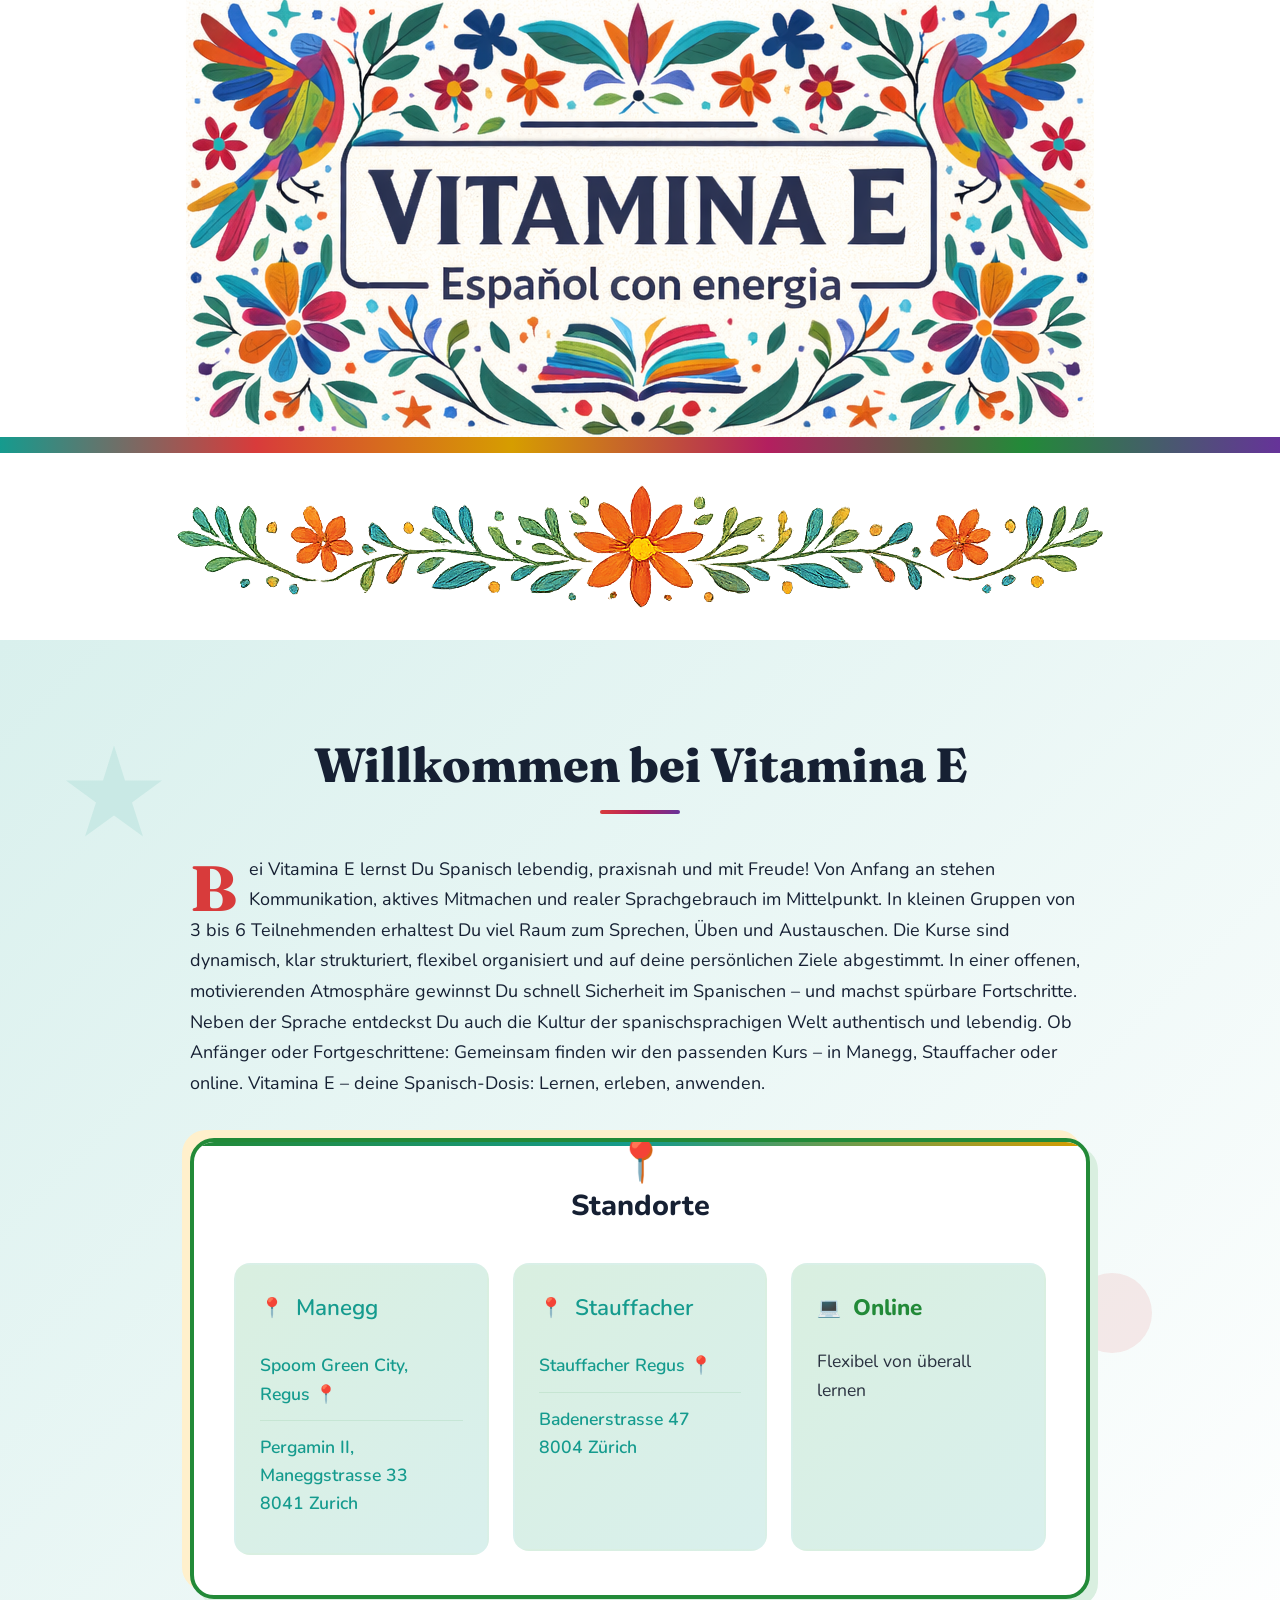
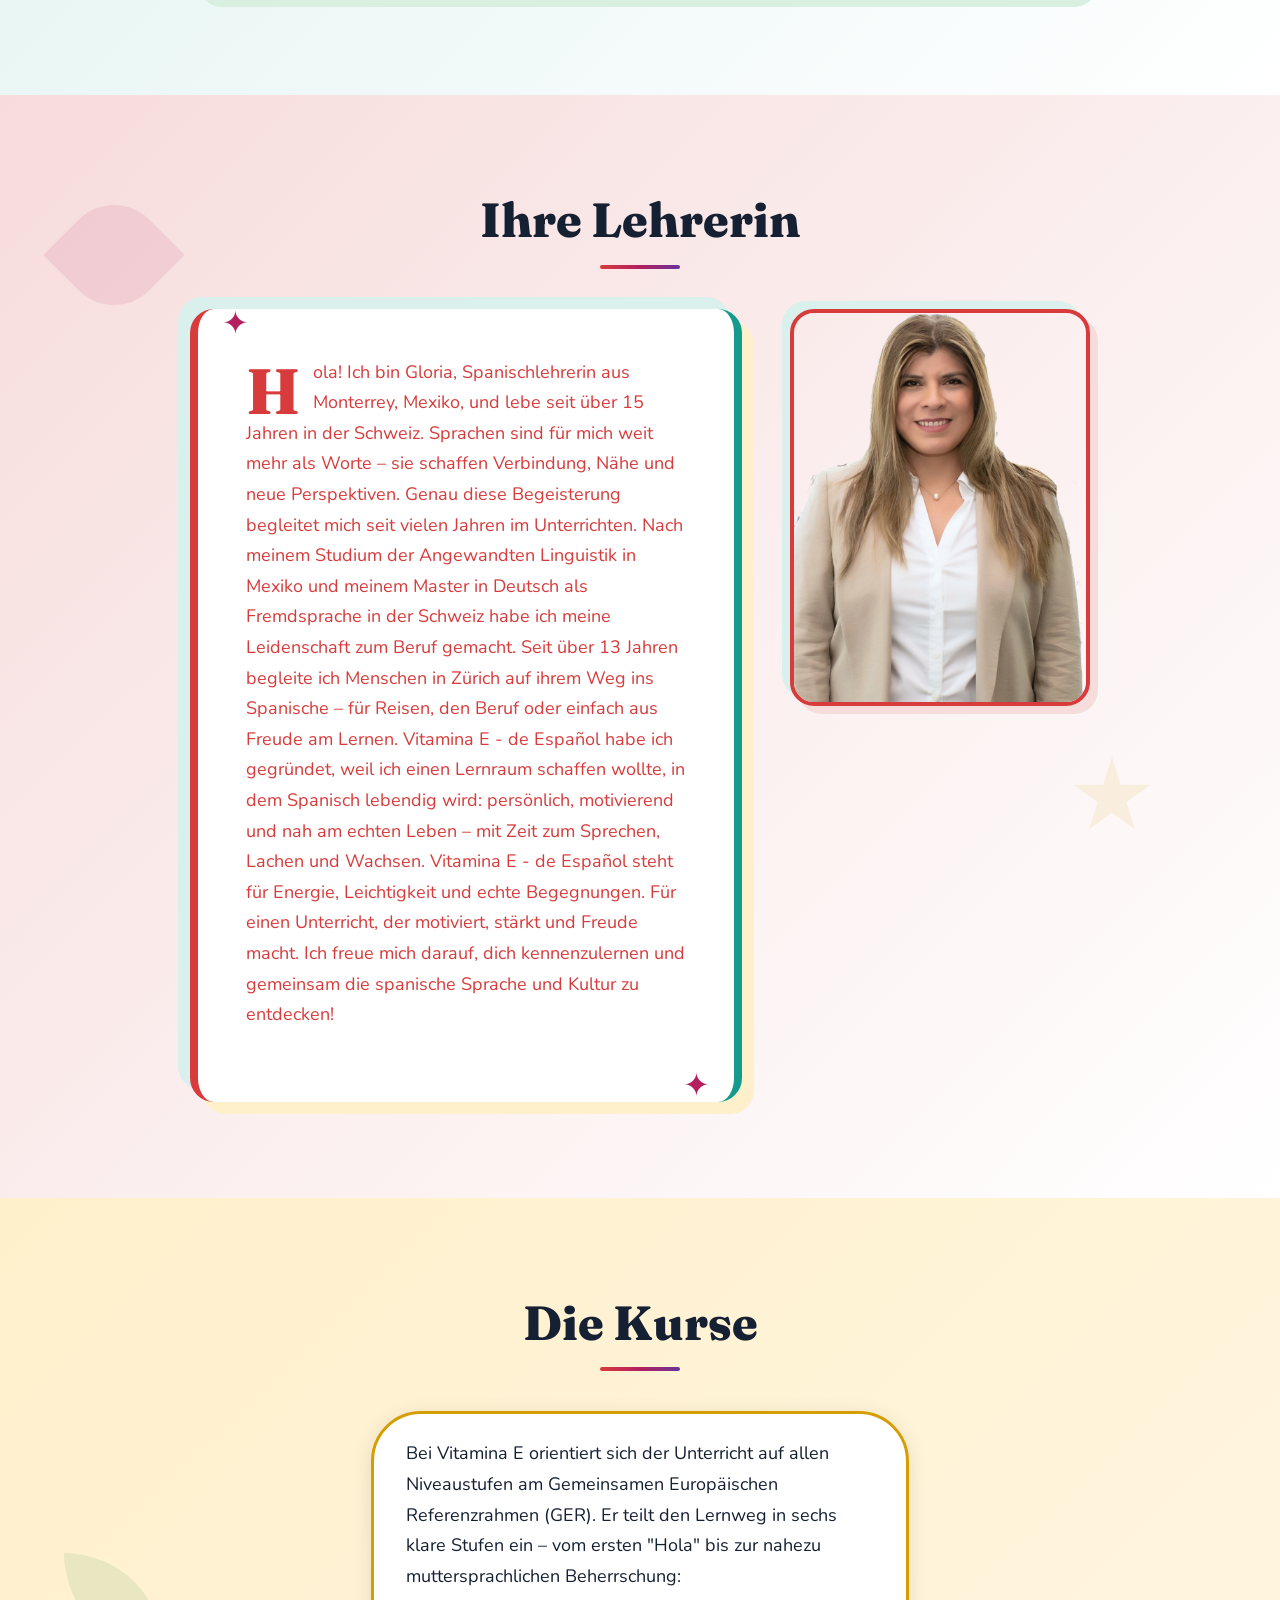
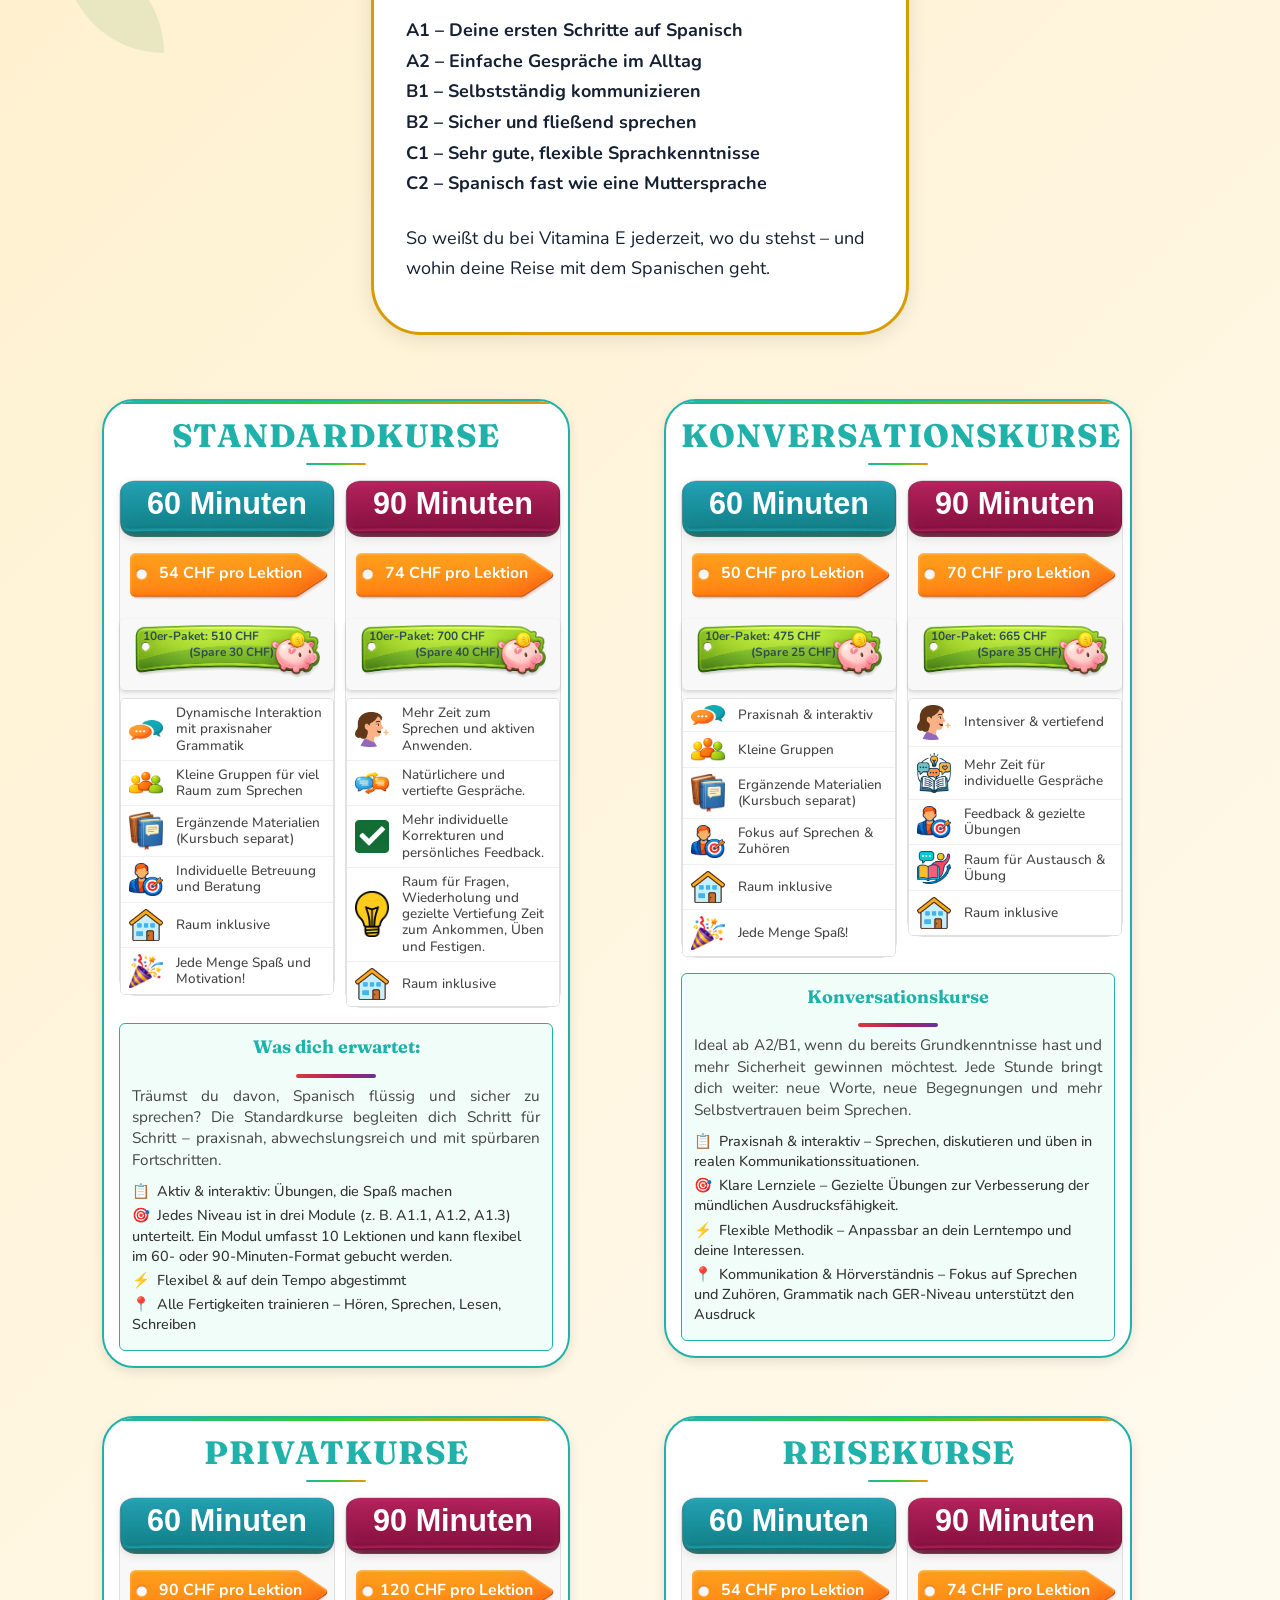
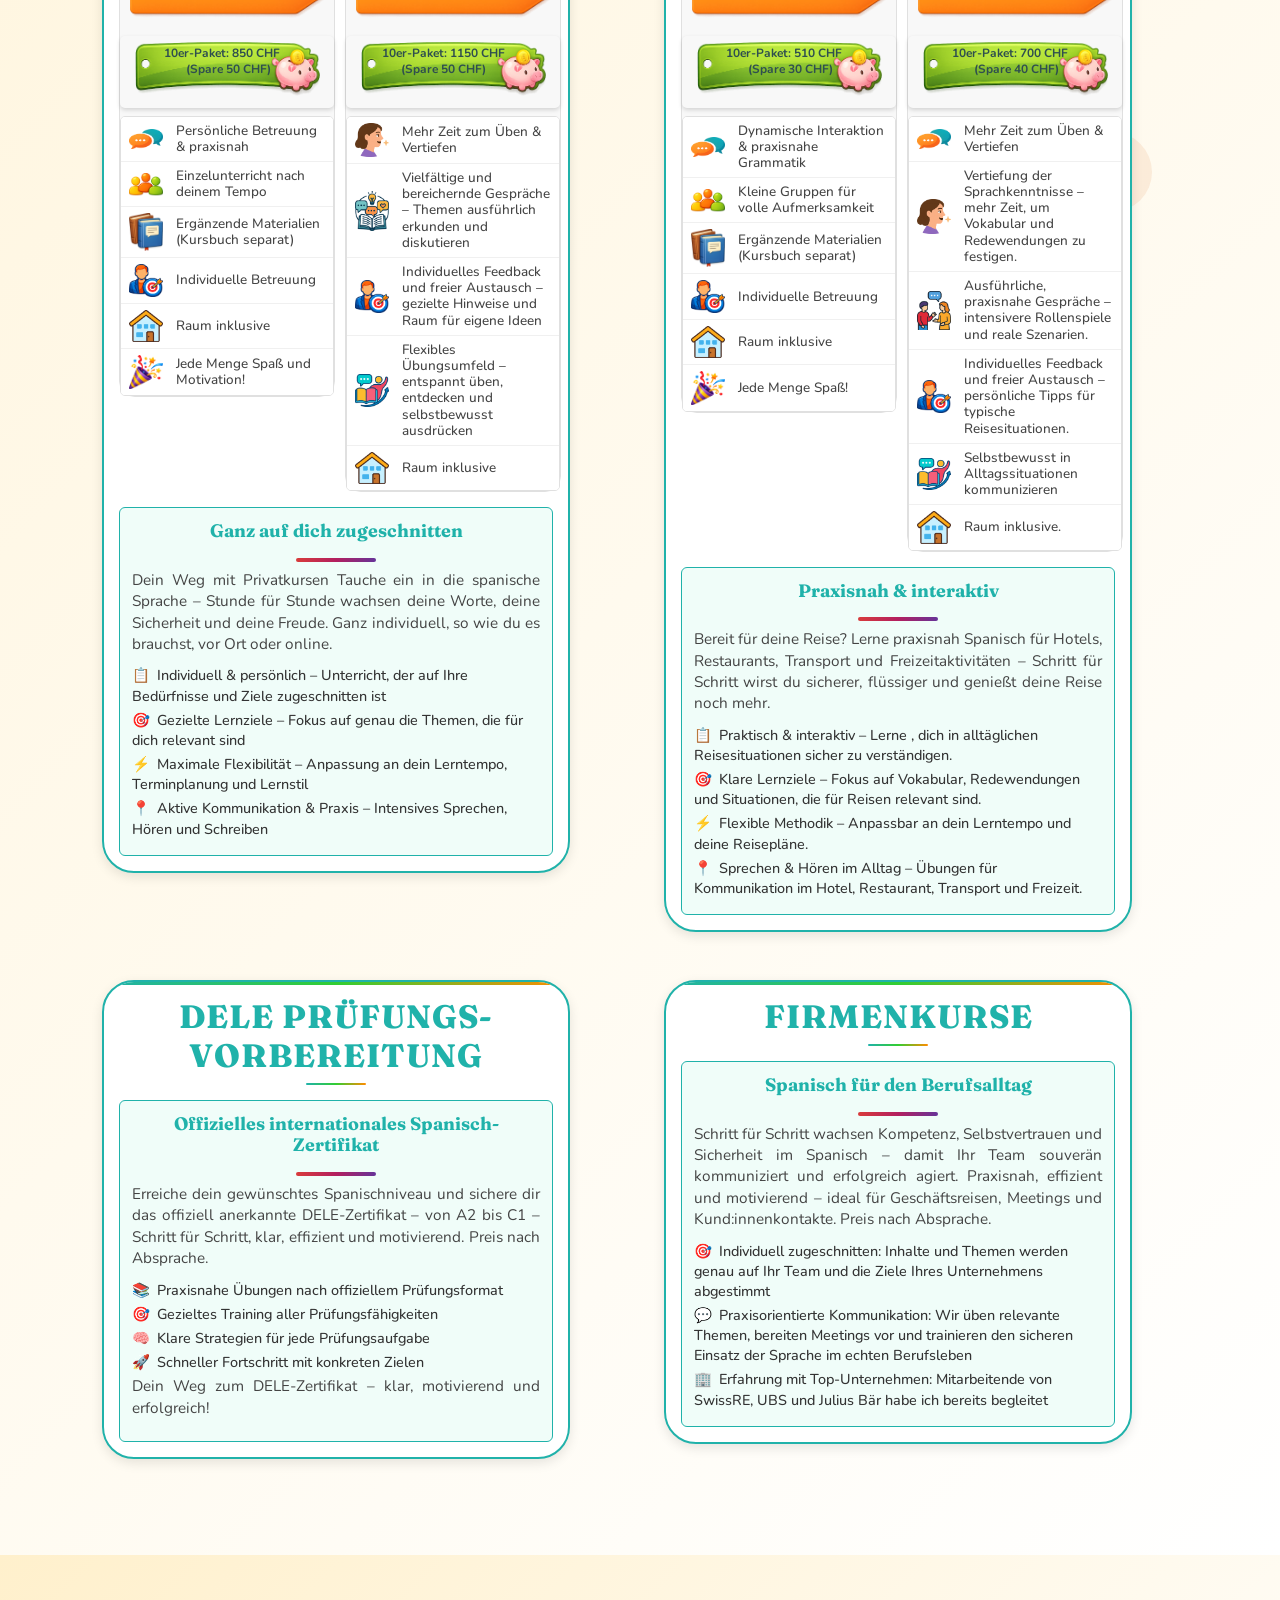
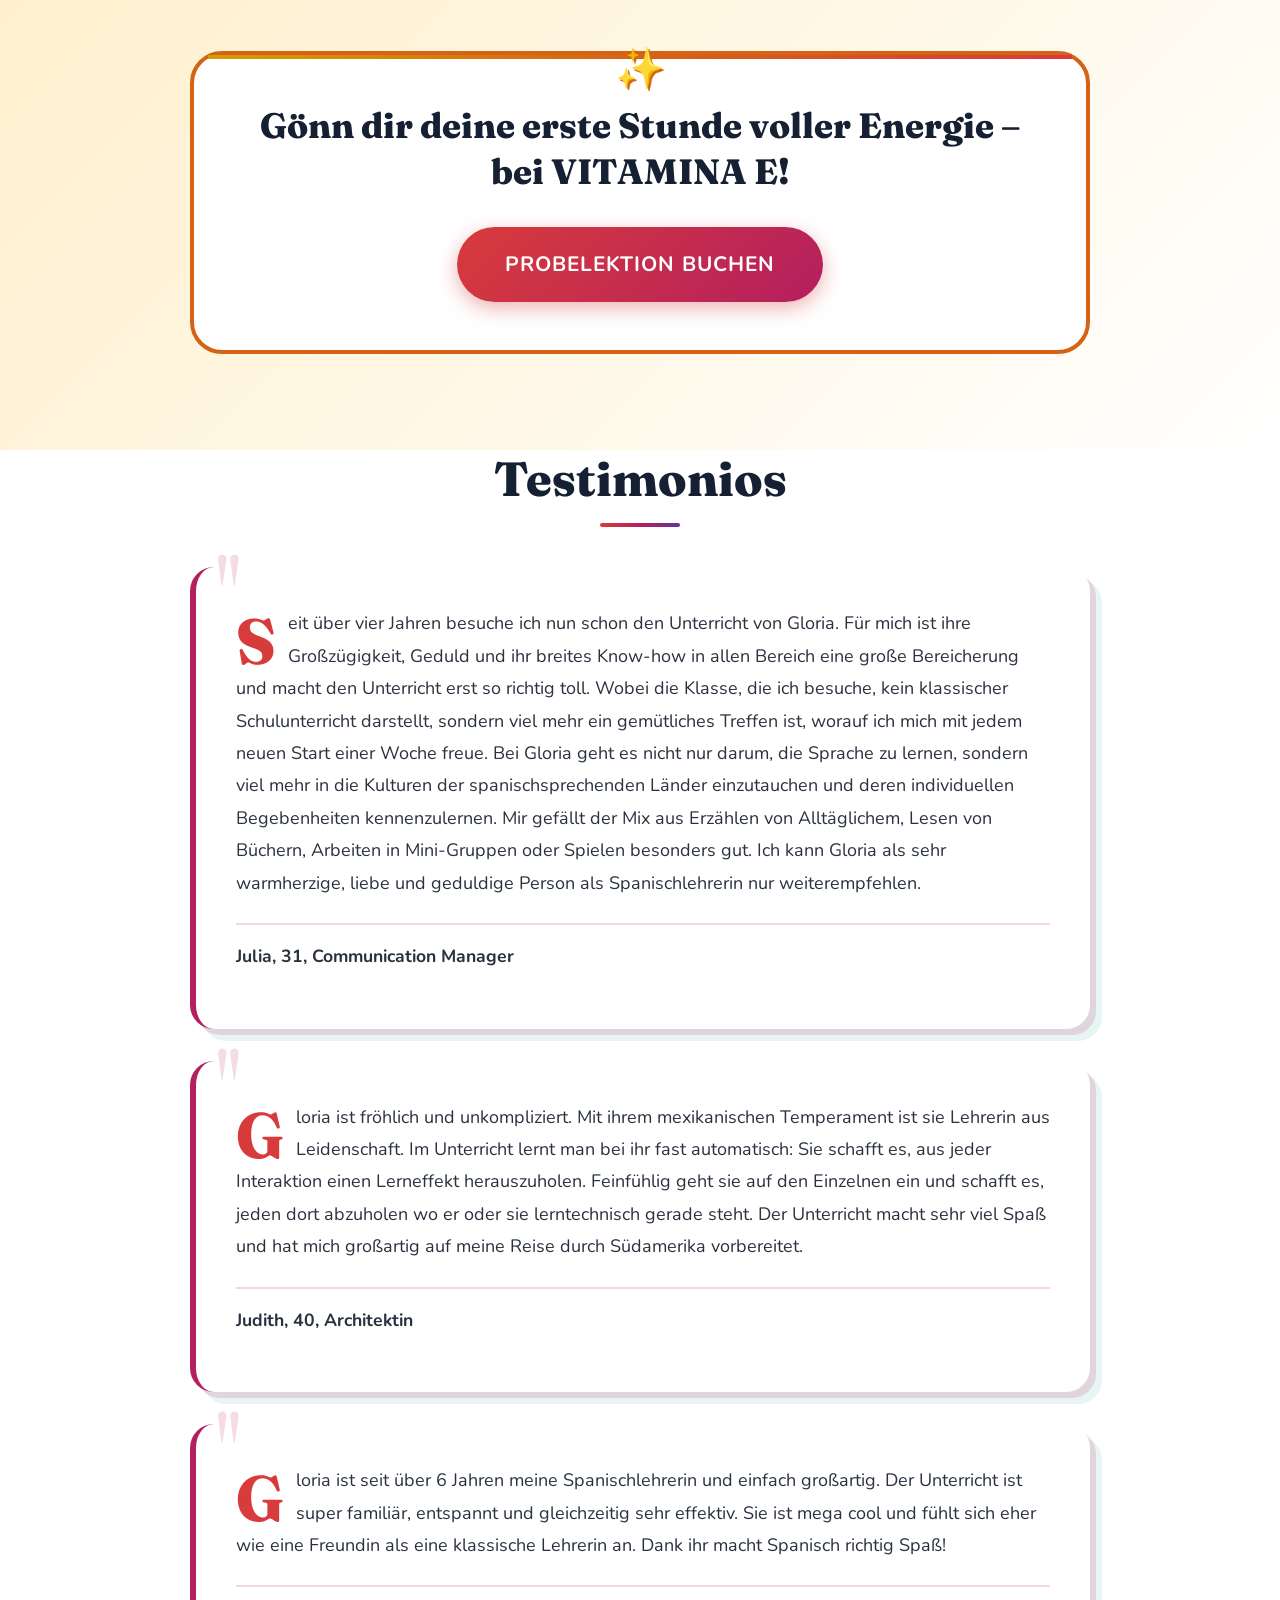
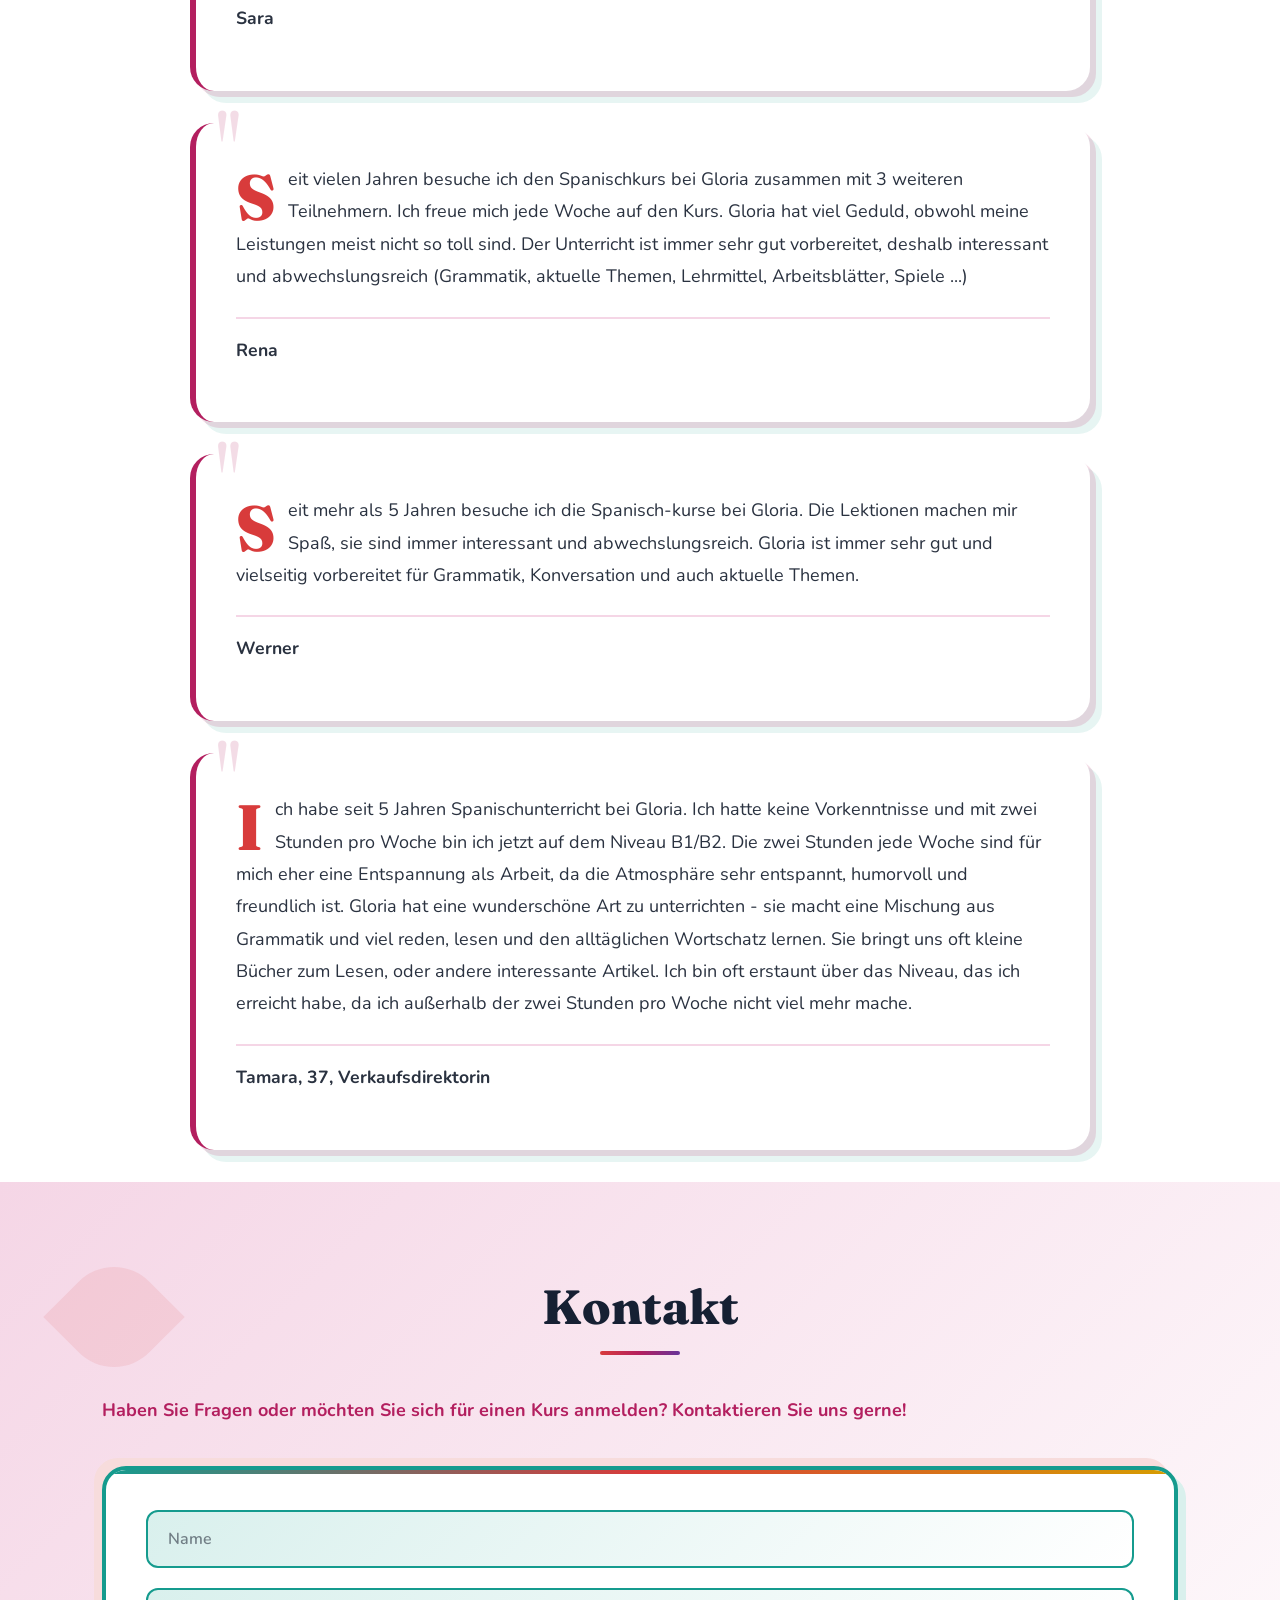
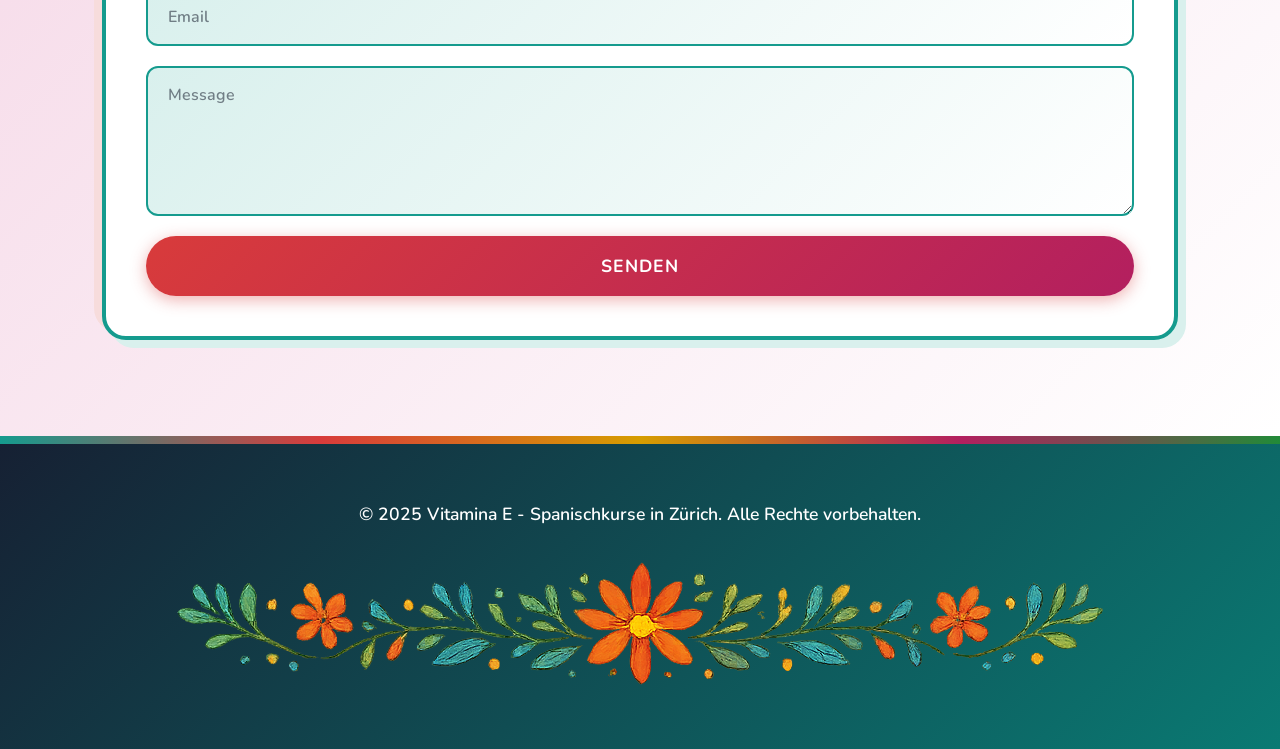
==== docs/index.html @ 8847c4b3 "for mobile" ====
<!DOCTYPE html>
<html lang="de">
<head>
    <meta charset="utf-8"/>
    <meta content="width=device-width, initial-scale=1.0" name="viewport"/>
    <title>
    Vitamina E - Spanischkurse in Zürich
    </title>
    <link href="https://fonts.googleapis.com/" rel="preconnect"/>
    <link crossorigin="" href="https://fonts.gstatic.com/" rel="preconnect"/>
    <link href="https://fonts.googleapis.com/css2?family=Nunito:wght@400;600;700;800&amp;family=Fraunces:wght@600;700;800&amp;display=swap" rel="stylesheet"/>
    <link href="style.css" rel="stylesheet"/>
</head>
<body>
    <!-- Header with Image -->
    <div class="header-image-container">
    <img alt="Vitamina E - Español con energía" class="header-image" src="logo_es.png"/>
    </div>
    <!-- Decorative Border -->
    <div class="otomi-border">
    </div>
    <!-- Decorative Shape Pattern -->
    <div class="dot-pattern">
    <img src="footer_banner.png"/>
    </div>
    <!-- About Section -->
    <section class="section-about">
    <div class="floating-shapes">
        <div class="floating-shape decorative-shape shape-flower bg-teal" style="width: 100px; height: 100px;">
        </div>
        <div class="floating-shape decorative-shape shape-circle bg-coral" style="width: 80px; height: 80px;">
        </div>
        <div class="floating-shape decorative-shape shape-leaf bg-green" style="width: 90px; height: 90px;">
        </div>
    </div>
    <div class="container">
        <div class="content-box">
        <h2>
            Willkommen bei Vitamina E
        </h2>
        <p> Bei Vitamina E lernst Du Spanisch lebendig, praxisnah und mit Freude! 
						Von Anfang an stehen Kommunikation, aktives Mitmachen und realer Sprachgebrauch im Mittelpunkt.
In kleinen Gruppen von 3 bis 6 Teilnehmenden erhaltest Du viel Raum zum Sprechen, Üben und Austauschen. Die Kurse sind dynamisch, klar strukturiert, flexibel organisiert und auf deine persönlichen Ziele abgestimmt.
In einer offenen, motivierenden Atmosphäre gewinnst Du schnell Sicherheit im Spanischen – und machst spürbare Fortschritte. Neben der Sprache entdeckst Du auch die Kultur der spanischsprachigen Welt authentisch und lebendig.
Ob Anfänger oder Fortgeschrittene: Gemeinsam finden wir den passenden Kurs – in Manegg, Stauffacher oder online.
Vitamina E – deine Spanisch-Dosis: Lernen, erleben, anwenden.
            



        </p>
        <div class="locations-section">
            <h3>Standorte</h3>
            <div class="locations-grid">
                <div class="location-item">
                    <h4><a href="https://maps.app.goo.gl/wynVdLRv6BMDCdy17" target="_blank" rel="noopener noreferrer">Manegg</a></h4>
                    <ul class="location-address">
                        <li><a href="https://maps.app.goo.gl/wynVdLRv6BMDCdy17" target="_blank" rel="noopener noreferrer">Spoom Green City, Regus 📍</a></li>
                        <li><a href="https://maps.app.goo.gl/wynVdLRv6BMDCdy17" target="_blank" rel="noopener noreferrer">Pergamin II, Maneggstrasse 33<br>8041 Zurich</a></li>
                    </ul>
                </div>
                <div class="location-item">
                    <h4><a href="https://maps.app.goo.gl/4KMKEnyEzt8JHHJ2A" target="_blank" rel="noopener noreferrer">Stauffacher</a></h4>
                    <ul class="location-address">
                        <li><a href="https://maps.app.goo.gl/4KMKEnyEzt8JHHJ2A" target="_blank" rel="noopener noreferrer">Stauffacher Regus 📍</a></li>
                        <li><a href="https://maps.app.goo.gl/4KMKEnyEzt8JHHJ2A" target="_blank" rel="noopener noreferrer">Badenerstrasse 47<br>8004 Zürich</a></li>
                    </ul>
                </div>
                <div class="location-item online">
                    <h4>Online</h4>
                    <ul class="location-address">
                        <li>Flexibel von überall lernen</li>
                    </ul>
                </div>
            </div>
        </div>
            </div>
        </div>
        </div>
    </div>
    </section>
    <!-- Teacher Section -->
    <section class="section-teacher">
    <div class="floating-shapes">
        <div class="floating-shape decorative-shape shape-petal bg-magenta" style="width: 100px; height: 100px;">
        </div>
        <div class="floating-shape decorative-shape shape-flower bg-yellow" style="width: 80px; height: 80px;">
        </div>
        <div class="floating-shape decorative-shape shape-circle bg-purple" style="width: 90px; height: 90px;">
        </div>
    </div>
    <div class="container">
        <div class="content-box">
        <h2>
            Ihre Lehrerin
        </h2>
        <div class="teacher-content-wrapper">
            <div class="teacher-intro">
            <p> 



Hola! Ich bin Gloria, Spanischlehrerin aus Monterrey, Mexiko, und lebe seit über 15 Jahren in der Schweiz.
Sprachen sind für mich weit mehr als Worte – sie schaffen Verbindung, Nähe und neue Perspektiven. Genau diese Begeisterung begleitet mich seit vielen Jahren im Unterrichten.
Nach meinem Studium der Angewandten Linguistik in Mexiko und meinem Master in Deutsch als Fremdsprache in der Schweiz habe ich meine Leidenschaft zum Beruf gemacht. Seit über 13 Jahren begleite ich Menschen in Zürich auf ihrem Weg ins Spanische – für Reisen, den Beruf oder einfach aus Freude am Lernen.
Vitamina E - de Español habe ich gegründet, weil ich einen Lernraum schaffen wollte, in dem Spanisch lebendig wird: persönlich, motivierend und nah am echten Leben – mit Zeit zum Sprechen, Lachen und Wachsen.
Vitamina E - de Español steht für Energie, Leichtigkeit und echte Begegnungen. Für einen Unterricht, der motiviert, stärkt und Freude macht.
Ich freue mich darauf, dich kennenzulernen und gemeinsam die spanische Sprache und Kultur zu entdecken!
                
            </p>
            </div>
            <img alt="Gloria - Spanischlehrerin" class="teacher-photo" src="gloria.png"/>
        </div>
        </div>
    </div>
    </section>
    <!-- Courses Section -->
    <section class="section-courses">
    <div class="floating-shapes">
        <div class="floating-shape decorative-shape shape-leaf bg-green" style="width: 100px; height: 100px;">
        </div>
        <div class="floating-shape decorative-shape shape-circle bg-orange" style="width: 80px; height: 80px;">
        </div>
        <div class="floating-shape decorative-shape shape-flower bg-teal" style="width: 90px; height: 90px;">
        </div>
    </div>
    <div class="container">
        <h2>
        Die Kurse
        </h2>
        <div class="courses-intro">
		  <p>
        Bei Vitamina E orientiert sich der Unterricht auf allen Niveaustufen am Gemeinsamen Europäischen Referenzrahmen (GER). Er teilt den Lernweg in sechs klare Stufen ein – vom ersten "Hola" bis zur nahezu muttersprachlichen Beherrschung:</p>
		  <div class="courses-intro-levels">
		    <ul>
		      <li>A1 – Deine ersten Schritte auf Spanisch</li>
		      <li>A2 – Einfache Gespräche im Alltag</li>
		      <li>B1 – Selbstständig kommunizieren</li>
		      <li>B2 – Sicher und fließend sprechen</li>
		      <li>C1 – Sehr gute, flexible Sprachkenntnisse</li>
		      <li>C2 – Spanisch fast wie eine Muttersprache</li>
		    </ul>
		  </div>
		  <p>So weißt du bei Vitamina E jederzeit, wo du stehst – und wohin deine Reise mit dem Spanischen geht.</p>
        </div>
        <div class="courses-grid">
        <!-- Course 1 --------------------------------------------------------------------------------------------------------------->
        <div class="konv-main-container">
            <!-- Border Box Container -->
            <div class="konv-border-box">
            <!-- Headline -->
            <h1 class="konv-headline">
                Standardkurse
            </h1>
            <!-- Two-Column Grid -->
            <div class="konv-courses-grid">
                <!-- First Column: 60 Minutes -->
                <div class="konv-course-card">
                <!-- Header Section -->
                <header class="konv-header-banner">
                    <img alt="60 Minuten" class="konv-header-image" src="blue_min_t.png"/>
                    <span class="konv-header-text">
                    60 Minuten
                    </span>
                </header>
                <!-- Pricing Section -->
                <section class="konv-pricing-section">
                    <!-- Hourly Pricing Banner -->
                    <div class="konv-pricing-banner">
                    <img alt="price" class="konv-pricing-image" src="arrow_orange2.png"/>
                    <span class="konv-pricing-text">
                        54 CHF pro Lektion
                    </span>
                    </div>
                    <!-- Package Pricing Banner -->
                    <div class="konv-package-banner">
                    <img alt="price" class="konv-package-image" src="price_group_t.png"/>
                    <span class="konv-package-text">
                        10er-Paket: 510 CHF
					    (Spare 30 CHF)
                    </span>
                    </div>
                </section>
                <!-- Features Section - Now as unified block -->
                <section class="konv-features-section">
                    <!-- Feature 1: Dynamic Interaction -->
                    <div class="konv-feature-item">
                    <img class="konv-feature-image konv-icon-speech" src="chat_bubble2.png"/>
                    <div class="konv-feature-text">
                        Dynamische Interaktion mit praxisnaher Grammatik
                    </div>
                    </div>
                    <!-- Feature 2: Small Groups -->
                    <div class="konv-feature-item">
                    <img alt="👥" class="konv-feature-image konv-icon-group" src="group3.png"/>
                    <div class="konv-feature-text">
                        Kleine Gruppen für viel Raum zum Sprechen
                    </div>
                    </div>
                    <!-- Feature 3: Supplementary Materials -->
                    <div class="konv-feature-item">
                    <img alt="📚" class="konv-feature-image konv-icon-book" src="books2.png"/>
                    <div class="konv-feature-text">
                        Ergänzende Materialien (Kursbuch separat)
                    </div>
                    </div>
                    <!-- Feature 4: Individual Support -->
                    <div class="konv-feature-item">
                    <img alt="🎯" class="konv-feature-image konv-icon-person" src="individual_support_t.png"/>
                    <div class="konv-feature-text">
                        Individuelle Betreuung und Beratung
                    </div>
                    </div>
                    <!-- Feature 5: Room Inclusive -->
                    <div class="konv-feature-item">
                    <img alt="🏢" class="konv-feature-image konv-icon-building" src="house_t.png"/>
                    <div class="konv-feature-text">
                        Raum inklusive
                    </div>
                    </div>
                    <!-- Feature 6: Lots of Fun -->
                    <div class="konv-feature-item">
                    <img alt="🎉" class="konv-feature-image konv-icon-func" src="party_t.png"/>
                    <div class="konv-feature-text">
                        Jede Menge Spaß und Motivation!
                    </div>
                    </div>
                </section>
                </div>
                <!-- Second Column: 90 Minutes -->
                <div class="konv-course-card">
                <!-- Header Section -->
                <header class="konv-header-banner">
                    <img alt="90 Minuten" class="konv-header-image" src="red_min_t.png"/>
                    <span class="konv-header-text">
                    90 Minuten
                    </span>
                </header>
                <!-- Pricing Section -->
                <section class="konv-pricing-section">
                    <!-- Hourly Pricing Banner -->
                    <div class="konv-pricing-banner">
                    <img alt="price" class="konv-pricing-image" src="arrow_orange2.png"/>
                    <span class="konv-pricing-text">
                        74 CHF pro Lektion
                    </span>
                    </div>
                    <!-- Package Pricing Banner -->
                    <div class="konv-package-banner">
                    <img alt="price" class="konv-package-image" src="price_group_t.png"/>
                    <span class="konv-package-text">
                        10er-Paket: 700 CHF
					    (Spare 40 CHF)
                    </span>
                    </div>
                </section>
                <!-- Features Section - Now as unified block -->
                <section class="konv-features-section">
                    <!-- Feature 1: Dynamic Interaction -->
                    <div class="konv-feature-item">
                    <img class="konv-feature-image konv-icon-speech" src="woman_talk_t.png"/>
                    <div class="konv-feature-text">
					      Mehr Zeit zum Sprechen und aktiven Anwenden.
                    </div>
                    </div>
                    <!-- Feature 2: Small Groups -->
                    <div class="konv-feature-item">
                    <img alt="👥" class="konv-feature-image konv-icon-group" src="chat_bubble3_t.png"/>
                    <div class="konv-feature-text">
                        Natürlichere und vertiefte Gespräche.
                    </div>
                    </div>
                    <!-- Feature 3: Supplementary Materials -->
                    <div class="konv-feature-item">
                    <img alt="✅" class="konv-feature-image konv-icon-book" src="green_check_t.png"/>
                    <div class="konv-feature-text">
                        Mehr individuelle Korrekturen und persönliches Feedback.
                    </div>
                    </div>
                    <!-- Feature 4: Individual Support -->
                    <div class="konv-feature-item">
                    <img alt="💡" class="konv-feature-image konv-icon-person" src="bulb_t.png"/>
                    <div class="konv-feature-text">
                        Raum für Fragen, Wiederholung und gezielte Vertiefung Zeit zum Ankommen, Üben und Festigen.
                    </div>
                    </div>
                    <!-- Feature 5: Room Inclusive -->
                    <div class="konv-feature-item">
                    <img alt="🏢" class="konv-feature-image konv-icon-building" src="house_t.png"/>
                    <div class="konv-feature-text">
                        Raum inklusive 
                    </div>
                    </div>
                </section>
                </div>
            </div>
            <!-- Description Section -->
            <div class="konv-description-section">
                <h2 class="konv-description-title">
                Was dich erwartet:
                </h2>
                <p class="konv-description-text">
                Träumst du davon, Spanisch flüssig und sicher zu sprechen? Die Standardkurse begleiten dich Schritt für Schritt – praxisnah, abwechslungsreich und mit spürbaren Fortschritten.
                </p>
                <!-- Benefits List - Inline Style -->
                <ul class="konv-benefits-list">
                <li class="konv-benefit-item">
                    <span class="konv-benefit-icon">
                    📋
                    </span>
                    Aktiv &amp; interaktiv: Übungen, die Spaß machen
                </li>
                <li class="konv-benefit-item">
                    <span class="konv-benefit-icon">
                    🎯
                    </span>
                   Jedes Niveau ist in drei Module (z. B. A1.1, A1.2, A1.3) unterteilt.
Ein Modul umfasst 10 Lektionen und kann flexibel im 60- oder 90-Minuten-Format gebucht werden.
                </li>
                <li class="konv-benefit-item">
                    <span class="konv-benefit-icon">
                    ⚡
                    </span>
                    Flexibel &amp; auf dein Tempo abgestimmt
                </li>
                <li class="konv-benefit-item">
                    <span class="konv-benefit-icon">
                    📍
                    </span>
                    Alle Fertigkeiten trainieren – Hören, Sprechen, Lesen, Schreiben
                </li>
                </ul>
            </div>
            </div>
        </div>
        <!-- Course 2 --------------------------------------------------------------------------------------------------------------->
        <div class="konv-main-container">
            <!-- Border Box Container -->
            <div class="konv-border-box">
            <!-- Headline -->
            <h1 class="konv-headline">
                Konversationskurse
            </h1>
            <!-- Two-Column Grid -->
            <div class="konv-courses-grid">
                <!-- First Column: 60 Minutes -->
                <div class="konv-course-card">
                <!-- Header Section -->
                <header class="konv-header-banner">
                    <img alt="60 Minuten" class="konv-header-image" src="blue_min_t.png"/>
                    <span class="konv-header-text">
                    60 Minuten
                    </span>
                </header>
                <!-- Pricing Section -->
                <section class="konv-pricing-section">
                    <!-- Hourly Pricing Banner -->
                    <div class="konv-pricing-banner">
                    <img alt="price" class="konv-pricing-image" src="arrow_orange2.png"/>
                    <span class="konv-pricing-text">
                        50 CHF pro Lektion
                    </span>
                    </div>
                    <!-- Package Pricing Banner -->
                    <div class="konv-package-banner">
                    <img alt="price" class="konv-package-image" src="price_group_t.png"/>
                    <span class="konv-package-text">
                        10er-Paket: 475 CHF
					    (Spare 25 CHF)
                    </span>
                    </div>
                </section>
                <!-- Features Section - Now as unified block -->
                <section class="konv-features-section">
                    <!-- Feature 1: Dynamic Interaction -->
                    <div class="konv-feature-item">
                    <img class="konv-feature-image konv-icon-speech" src="chat_bubble2.png"/>
                    <div class="konv-feature-text">
                        Praxisnah &amp; interaktiv
                    </div>
                    </div>
                    <!-- Feature 2: Small Groups -->
                    <div class="konv-feature-item">
                    <img alt="👥" class="konv-feature-image konv-icon-group" src="group3.png"/>
                    <div class="konv-feature-text">
                        Kleine Gruppen 
                    </div>
                    </div>
                    <!-- Feature 3: Supplementary Materials -->
                    <div class="konv-feature-item">
                    <img alt="📚" class="konv-feature-image konv-icon-book" src="books2.png"/>
                    <div class="konv-feature-text">
                        Ergänzende Materialien (Kursbuch separat)
                    </div>
                    </div>
                    <!-- Feature 4: Individual Support -->
                    <div class="konv-feature-item">
                    <img alt="🎯" class="konv-feature-image konv-icon-person" src="individual_support_t.png"/>
                    <div class="konv-feature-text">
                       Fokus auf Sprechen &amp; Zuhören
                    </div>
                    </div>
                    <!-- Feature 5: Room Inclusive -->
                    <div class="konv-feature-item">
                    <img alt="🏢" class="konv-feature-image konv-icon-building" src="house_t.png"/>
                    <div class="konv-feature-text">
                        Raum inklusive
                    </div>
                    </div>
                    <!-- Feature 6: Lots of Fun -->
                    <div class="konv-feature-item">
                    <img alt="🎉" class="konv-feature-image konv-icon-func" src="party_t.png"/>
                    <div class="konv-feature-text">
                        Jede Menge Spaß!
                    </div>
                    </div>
                </section>
                </div>
                <!-- Second Column: 90 Minutes -->
                <div class="konv-course-card">
                <!-- Header Section -->
                <header class="konv-header-banner">
                    <img alt="90 Minuten" class="konv-header-image" src="red_min_t.png"/>
                    <span class="konv-header-text">
                    90 Minuten
                    </span>
                </header>
                <!-- Pricing Section -->
                <section class="konv-pricing-section">
                    <!-- Hourly Pricing Banner -->
                    <div class="konv-pricing-banner">
                    <img alt="price" class="konv-pricing-image" src="arrow_orange2.png"/>
                    <span class="konv-pricing-text">
                        70 CHF pro Lektion
                    </span>
                    </div>
                    <!-- Package Pricing Banner -->
                    <div class="konv-package-banner">
                    <img alt="price" class="konv-package-image" src="price_group_t.png"/>
                    <span class="konv-package-text">
                        10er-Paket: 665 CHF
					    (Spare 35 CHF)
                    </span>
                    </div>
                </section>
                <!-- Features Section - Now as unified block -->
                <section class="konv-features-section">

		  
  
                    <!-- Feature 1: Dynamic Interaction -->
                    <div class="konv-feature-item">
                    <img class="konv-feature-image konv-icon-speech" src="woman_talk_t.png"/>
                    <div class="konv-feature-text">
                        Intensiver &amp; vertiefend
                    </div>
                    </div>
                    <!-- Feature 2: Small Groups -->
                    <div class="konv-feature-item">
                    <img alt="👥" class="konv-feature-image konv-icon-group" src="conversations_t.png"/>
                    <div class="konv-feature-text">
                        Mehr Zeit für individuelle Gespräche
                    </div>
                    </div>
                    <!-- Feature 3: Supplementary Materials -->
                    <div class="konv-feature-item">
                    <img alt="📚" class="konv-feature-image konv-icon-book" src="individual_support_t.png"/>
                    <div class="konv-feature-text">
                        Feedback &amp; gezielte Übungen
                    </div>
                    </div>
                    <!-- Feature 4: Individual Support -->
                    <div class="konv-feature-item">
                    <img alt="🎯" class="konv-feature-image konv-icon-person" src="individual_support_2_t.png"/>
                    <div class="konv-feature-text">
                        Raum für Austausch &amp; Übung
                    </div>
                    </div>
                    <!-- Feature 5: Room Inclusive -->
                    <div class="konv-feature-item">
                    <img alt="🏢" class="konv-feature-image konv-icon-building" src="house_t.png"/>
                    <div class="konv-feature-text">
                        Raum inklusive
                    </div>
                    </div>
                </section>
                </div>
            </div>
            <!-- Description Section -->
            <div class="konv-description-section">
                <h2 class="konv-description-title">
                Konversationskurse
                </h2>
                <p class="konv-description-text">
               
Ideal ab A2/B1, wenn du bereits Grundkenntnisse hast und mehr Sicherheit gewinnen möchtest. Jede Stunde bringt dich weiter: neue Worte, neue Begegnungen und mehr Selbstvertrauen beim Sprechen.
                </p>
                <!-- Benefits List - Inline Style -->
                <ul class="konv-benefits-list">
                <li class="konv-benefit-item">
                    <span class="konv-benefit-icon">
                    📋
                    </span>
                    Praxisnah &amp; interaktiv – Sprechen, diskutieren und üben in realen Kommunikationssituationen.
                </li>
                <li class="konv-benefit-item">
                    <span class="konv-benefit-icon">
                    🎯
                    </span>
                    Klare Lernziele – Gezielte Übungen zur Verbesserung der mündlichen Ausdrucksfähigkeit.
                </li>
                <li class="konv-benefit-item">
                    <span class="konv-benefit-icon">
                    ⚡
                    </span>
                    Flexible Methodik – Anpassbar an dein Lerntempo und deine Interessen.
                </li>
                <li class="konv-benefit-item">
                    <span class="konv-benefit-icon">
                    📍
                    </span>
                    Kommunikation &amp; Hörverständnis – Fokus auf Sprechen und Zuhören, Grammatik nach GER-Niveau unterstützt den Ausdruck
                </li>
                </ul>
            </div>
            </div>
        </div>
        <!-- Course 3 --------------------------------------------------------------------------------------------------------------->
        <div class="konv-main-container">
            <!-- Border Box Container -->
            <div class="konv-border-box">
            <!-- Headline -->
            <h1 class="konv-headline">
                Privatkurse
            </h1>
            <!-- Two-Column Grid -->
            <div class="konv-courses-grid">
                <!-- First Column: 60 Minutes -->
                <div class="konv-course-card">
                <!-- Header Section -->
                <header class="konv-header-banner">
                    <img alt="60 Minuten" class="konv-header-image" src="blue_min_t.png"/>
                    <span class="konv-header-text">
                    60 Minuten
                    </span>
                </header>
                <!-- Pricing Section -->
                <section class="konv-pricing-section">
                    <!-- Hourly Pricing Banner -->
                    <div class="konv-pricing-banner">
                    <img alt="price" class="konv-pricing-image" src="arrow_orange2.png"/>
                    <span class="konv-pricing-text">
                       90 CHF pro Lektion
                    </span>
                    </div>
                    <!-- Package Pricing Banner -->
                    <div class="konv-package-banner">
                    <img alt="price" class="konv-package-image" src="price_group_t.png"/>
                    <span class="konv-package-text">
                        10er-Paket: 850 CHF
            		    (Spare 50 CHF)
                    </span>
                    </div>
                </section>
                <!-- Features Section - Now as unified block -->
                <section class="konv-features-section">
                    <!-- Feature 1: Dynamic Interaction -->
                    <div class="konv-feature-item">
                    <img class="konv-feature-image konv-icon-speech" src="chat_bubble2.png"/>
                    <div class="konv-feature-text">
                        Persönliche Betreuung &amp; praxisnah
                    </div>
                    </div>
                    <!-- Feature 2: Small Groups -->
                    <div class="konv-feature-item">
                    <img alt="👥" class="konv-feature-image konv-icon-group" src="group3.png"/>
                    <div class="konv-feature-text">
                        Einzelunterricht nach deinem Tempo
                    </div>
                    </div>
                    <!-- Feature 3: Supplementary Materials -->
                    <div class="konv-feature-item">
                    <img alt="📚" class="konv-feature-image konv-icon-book" src="books2.png"/>
                    <div class="konv-feature-text">
                        Ergänzende Materialien (Kursbuch separat)
                    </div>
                    </div>
                    <!-- Feature 4: Individual Support -->
                    <div class="konv-feature-item">
                    <img alt="🎯" class="konv-feature-image konv-icon-person" src="individual_support_t.png"/>
                    <div class="konv-feature-text">
                        Individuelle Betreuung
                    </div>
                    </div>
                    <!-- Feature 5: Room Inclusive -->
                    <div class="konv-feature-item">
                    <img alt="🏢" class="konv-feature-image konv-icon-building" src="house_t.png"/>
                    <div class="konv-feature-text">
                        Raum inklusive
                    </div>
                    </div>
                    <!-- Feature 6: Lots of Fun -->
                    <div class="konv-feature-item">
                    <img alt="🎉" class="konv-feature-image konv-icon-func" src="party_t.png"/>
                    <div class="konv-feature-text">
                        Jede Menge Spaß und Motivation!
                    </div>
                    </div>
                </section>
                </div>
                <!-- Second Column: 90 Minutes -->
                <div class="konv-course-card">
                <!-- Header Section -->
                <header class="konv-header-banner">
                    <img alt="90 Minuten" class="konv-header-image" src="red_min_t.png"/>
                    <span class="konv-header-text">
                    90 Minuten
                    </span>
                </header>
                <!-- Pricing Section -->
                <section class="konv-pricing-section">
                    <!-- Hourly Pricing Banner -->
                    <div class="konv-pricing-banner">
                    <img alt="price" class="konv-pricing-image" src="arrow_orange2.png"/>
                    <span class="konv-pricing-text">
                        120 CHF pro Lektion
                    </span>
                    </div>
                    <!-- Package Pricing Banner -->
                    <div class="konv-package-banner">
                    <img alt="price" class="konv-package-image" src="price_group_t.png"/>
                    <span class="konv-package-text">
                        10er-Paket: 1150 CHF
                        (Spare 50 CHF)
                    </span>
                    </div>
                </section>
                <!-- Features Section - Now as unified block -->
                <section class="konv-features-section">
                    <!-- Feature 1: Dynamic Interaction -->
                    <div class="konv-feature-item">
                    <img class="konv-feature-image konv-icon-speech" src="woman_talk_t.png"/>
                    <div class="konv-feature-text">
					      Mehr Zeit zum Üben &amp; Vertiefen 
                    </div>
                    </div>
                    <!-- Feature 2: Small Groups -->
                    <div class="konv-feature-item">
                    <img alt="👥" class="konv-feature-image konv-icon-group" src="conversations_t.png"/>
                    <div class="konv-feature-text">
					      Vielfältige und bereichernde Gespräche – Themen ausführlich erkunden und diskutieren
                    </div>
                    </div>
                    <!-- Feature 3: Supplementary Materials -->
                    <div class="konv-feature-item">
                    <img alt="📚" class="konv-feature-image konv-icon-book" src="individual_support_t.png"/>
                    <div class="konv-feature-text">
					      Individuelles Feedback und freier Austausch – gezielte Hinweise und Raum für eigene Ideen
                    </div>
                    </div>
                    <!-- Feature 4: Individual Support -->
                    <div class="konv-feature-item">
                    <img alt="🎯" class="konv-feature-image konv-icon-person" src="individual_support_2_t.png"/>
                    <div class="konv-feature-text">
					      Flexibles Übungsumfeld – entspannt üben, entdecken und selbstbewusst ausdrücken
                    </div>
                    </div>
                    <!-- Feature 5: Room Inclusive -->
                    <div class="konv-feature-item">
                    <img alt="🏢" class="konv-feature-image konv-icon-building" src="house_t.png"/>
                    <div class="konv-feature-text">
                        Raum inklusive
                    </div>
                    </div>
                </section>
                </div>
            </div>
            <!-- Description Section -->
            <div class="konv-description-section">
                <h2 class="konv-description-title">
                Ganz auf dich zugeschnitten
                </h2>
                <p class="konv-description-text">
                Dein Weg mit Privatkursen
Tauche ein in die spanische Sprache – Stunde für Stunde wachsen deine Worte, deine Sicherheit und deine Freude. Ganz individuell, so wie du es brauchst, vor Ort oder online.

                </p>
                <!-- Benefits List - Inline Style -->
                <ul class="konv-benefits-list">
                <li class="konv-benefit-item">
                    <span class="konv-benefit-icon">
                    📋
                    </span>
                    Individuell &amp; persönlich – Unterricht, der auf Ihre Bedürfnisse und Ziele zugeschnitten ist
                </li>
                <li class="konv-benefit-item">
                    <span class="konv-benefit-icon">
                    🎯
                    </span>
                    Gezielte Lernziele – Fokus auf genau die Themen, die für dich relevant sind
                </li>
                <li class="konv-benefit-item">
                    <span class="konv-benefit-icon">
                    ⚡
                    </span>
                    Maximale Flexibilität – Anpassung an dein Lerntempo, Terminplanung und Lernstil
                </li>
                <li class="konv-benefit-item">
                    <span class="konv-benefit-icon">
                    📍
                    </span>
                    Aktive Kommunikation &amp; Praxis – Intensives Sprechen, Hören und Schreiben 
                </li>
                </ul>
            </div>
            </div>
        </div>
        <!-- Course 4 --------------------------------------------------------------------------------------------------------------->
        <div class="konv-main-container">
            <!-- Border Box Container -->
            <div class="konv-border-box">
            <!-- Headline -->
            <h1 class="konv-headline">
                Reisekurse
            </h1>
            <!-- Two-Column Grid -->
            <div class="konv-courses-grid">
                <!-- First Column: 60 Minutes -->
                <div class="konv-course-card">
                <!-- Header Section -->
                <header class="konv-header-banner">
                    <img alt="60 Minuten" class="konv-header-image" src="blue_min_t.png"/>
                    <span class="konv-header-text">
                    60 Minuten
                    </span>
                </header>
                <!-- Pricing Section -->
                <section class="konv-pricing-section">
                    <!-- Hourly Pricing Banner -->
                    <div class="konv-pricing-banner">
                    <img alt="price" class="konv-pricing-image" src="arrow_orange2.png"/>
                    <span class="konv-pricing-text">
                        54 CHF pro Lektion
                    </span>
                    </div>
                    <!-- Package Pricing Banner -->
                    <div class="konv-package-banner">
                    <img alt="price" class="konv-package-image" src="price_group_t.png"/>
                    <span class="konv-package-text">
                        10er-Paket: 510 CHF
            		    (Spare 30 CHF)
                    </span>
                    </div>
                </section>
                <!-- Features Section - Now as unified block -->
                <section class="konv-features-section">
                    <!-- Feature 1: Dynamic Interaction -->
                    <div class="konv-feature-item">
                    <img class="konv-feature-image konv-icon-speech" src="chat_bubble2.png"/>
                    <div class="konv-feature-text">
                        Dynamische Interaktion &amp; praxisnahe Grammatik
                    </div>
                    </div>
                    <!-- Feature 2: Small Groups -->
                    <div class="konv-feature-item">
                    <img alt="👥" class="konv-feature-image konv-icon-group" src="group3.png"/>
                    <div class="konv-feature-text">
                        Kleine Gruppen für volle Aufmerksamkeit
                    </div>
                    </div>
                    <!-- Feature 3: Supplementary Materials -->
                    <div class="konv-feature-item">
                    <img alt="📚" class="konv-feature-image konv-icon-book" src="books2.png"/>
                    <div class="konv-feature-text">
                        Ergänzende Materialien (Kursbuch separat)
                    </div>
                    </div>
                    <!-- Feature 4: Individual Support -->
                    <div class="konv-feature-item">
                    <img alt="🎯" class="konv-feature-image konv-icon-person" src="individual_support_t.png"/>
                    <div class="konv-feature-text">
                        Individuelle Betreuung
                    </div>
                    </div>
                    <!-- Feature 5: Room Inclusive -->
                    <div class="konv-feature-item">
                    <img alt="🏢" class="konv-feature-image konv-icon-building" src="house_t.png"/>
                    <div class="konv-feature-text">
                        Raum inklusive
                    </div>
                    </div>
                    <!-- Feature 6: Lots of Fun -->
                    <div class="konv-feature-item">
                    <img alt="🎉" class="konv-feature-image konv-icon-func" src="party_t.png"/>
                    <div class="konv-feature-text">
                        Jede Menge Spaß!
                    </div>
                    </div>
                </section>
                </div>
                <!-- Second Column: 90 Minutes -->
                <div class="konv-course-card">
                <!-- Header Section -->
                <header class="konv-header-banner">
                    <img alt="90 Minuten" class="konv-header-image" src="red_min_t.png"/>
                    <span class="konv-header-text">
                    90 Minuten
                    </span>
                </header>
                <!-- Pricing Section -->
                <section class="konv-pricing-section">
                    <!-- Hourly Pricing Banner -->
                    <div class="konv-pricing-banner">
                    <img alt="price" class="konv-pricing-image" src="arrow_orange2.png"/>
                    <span class="konv-pricing-text">
                        74 CHF pro Lektion
                    </span>
                    </div>
                    <!-- Package Pricing Banner -->
                    <div class="konv-package-banner">
                    <img alt="price" class="konv-package-image" src="price_group_t.png"/>
                    <span class="konv-package-text">
                        10er-Paket: 700 CHF
            		    (Spare 40 CHF)
                    </span>
                    </div>
                </section>
                <!-- Features Section - Now as unified block -->
                <section class="konv-features-section">
                    <!-- Feature 1: Dynamic Interaction -->
                    <div class="konv-feature-item">
                    <img class="konv-feature-image konv-icon-speech" src="chat_bubble2.png"/>
                    <div class="konv-feature-text">
                        Mehr Zeit zum Üben &amp; Vertiefen
                    </div>
                    </div>
                    <!-- Feature 2: Small Groups -->
                    <div class="konv-feature-item">
                    <img alt="👥" class="konv-feature-image konv-icon-group" src="woman_talk_t.png"/>
                    <div class="konv-feature-text">
					      Vertiefung der Sprachkenntnisse – mehr Zeit, um Vokabular und Redewendungen zu festigen.
                    </div>
                    </div>
                    <!-- Feature 3: Supplementary Materials -->
                    <div class="konv-feature-item">
                    <img alt="📚" class="konv-feature-image konv-icon-book" src="two_people_talk_t.png"/>
                    <div class="konv-feature-text">
					      Ausführliche, praxisnahe Gespräche – intensivere Rollenspiele und reale Szenarien.
                    </div>
                    </div>
                    <!-- Feature 4: Individual Support -->
                    <div class="konv-feature-item">
                    <img alt="🎯" class="konv-feature-image konv-icon-person" src="individual_support_t.png"/>
                    <div class="konv-feature-text">
					      Individuelles Feedback und freier Austausch – persönliche Tipps für typische Reisesituationen.
                    </div>
                    </div>
                    <!-- Feature 6: Lots of Fun -->
                    <div class="konv-feature-item">
                    <img alt="🎉" class="konv-feature-image konv-icon-func" src="individual_support_2_t.png"/>
                    <div class="konv-feature-text">
                        Selbstbewusst in Alltagssituationen kommunizieren
                    </div>
                    </div>
	    
                    <!-- Feature 5: Room Inclusive -->
                    <div class="konv-feature-item">
                    <img alt="🏢" class="konv-feature-image konv-icon-building" src="house_t.png"/>
                    <div class="konv-feature-text">
                        Raum inklusive.
                    </div>
                    </div>
                </section>
                </div>
            </div>
            <!-- Description Section -->
            <div class="konv-description-section">
                <h2 class="konv-description-title">
                Praxisnah &amp; interaktiv
                </h2>
                <p class="konv-description-text">
                Bereit für deine Reise?
Lerne praxisnah Spanisch für Hotels, Restaurants, Transport und Freizeitaktivitäten – Schritt für Schritt wirst du sicherer, flüssiger und genießt deine Reise noch mehr.
                </p>
                <!-- Benefits List - Inline Style -->
                <ul class="konv-benefits-list">
                <li class="konv-benefit-item">
                    <span class="konv-benefit-icon">
                    📋
                    </span>
                    Praktisch &amp; interaktiv – Lerne , dich in alltäglichen Reisesituationen sicher zu verständigen.
                </li>
                <li class="konv-benefit-item">
                    <span class="konv-benefit-icon">
                    🎯
                    </span>
                    Klare Lernziele – Fokus auf Vokabular, Redewendungen und Situationen, die für Reisen relevant sind.
                </li>
                <li class="konv-benefit-item">
                    <span class="konv-benefit-icon">
                    ⚡
                    </span>
                    Flexible Methodik – Anpassbar an dein Lerntempo und deine Reisepläne.
                </li>
                <li class="konv-benefit-item">
                    <span class="konv-benefit-icon">
                    📍
                    </span>
                    Sprechen &amp; Hören im Alltag – Übungen für Kommunikation im Hotel, Restaurant, Transport und Freizeit.
                </li>
                </ul>
            </div>
            </div>
        </div>
        <!-- Course 5 --------------------------------------------------------------------------------------------------------------->
        <div class="konv-main-container">
            <!-- Border Box Container -->
            <div class="konv-border-box">
            <!-- Headline -->
            <h1 class="konv-headline">
                DELE Prüfungs-vorbereitung
            </h1>
            <!-- Description Section Only (No Pricing Grid) -->
            <div class="konv-description-section">
                <h2 class="konv-description-title">
                Offizielles internationales Spanisch-Zertifikat
                </h2>
                <p class="konv-description-text">
                
Erreiche dein gewünschtes Spanischniveau und sichere dir das offiziell anerkannte DELE-Zertifikat – von A2 bis C1 – Schritt für Schritt, klar, effizient und motivierend. Preis nach Absprache. 
                </p>
                <!-- Benefits List - Inline Style -->
                <ul class="konv-benefits-list">
                <li class="konv-benefit-item">
                    <span class="konv-benefit-icon">
                    📚
                    </span>
                    Praxisnahe Übungen nach offiziellem Prüfungsformat
                </li>
                <li class="konv-benefit-item">
                    <span class="konv-benefit-icon">
                    🎯
                    </span>
                    Gezieltes Training aller Prüfungsfähigkeiten
                </li>
                <li class="konv-benefit-item">
                    <span class="konv-benefit-icon">
                    🧠
                    </span>
                    Klare Strategien für jede Prüfungsaufgabe
                </li>
                <li class="konv-benefit-item">
                    <span class="konv-benefit-icon">
                    🚀
                    </span>
                    Schneller Fortschritt mit konkreten Zielen
                </li>
                </ul>
                <p class="konv-description-text">
                Dein Weg zum DELE-Zertifikat – klar, motivierend und erfolgreich!
                </p>
            </div>
            </div>
        </div>
        <!-- Course 6 --------------------------------------------------------------------------------------------------------------->
        <div class="konv-main-container">
            <!-- Border Box Container -->
            <div class="konv-border-box">
            <!-- Headline -->
            <h1 class="konv-headline">
                Firmenkurse
            </h1>
            <!-- Description Section Only (No Pricing Grid) -->
            <div class="konv-description-section">
                <h2 class="konv-description-title">
                Spanisch für den Berufsalltag
                </h2>
                <p class="konv-description-text">
                Schritt für Schritt wachsen Kompetenz, Selbstvertrauen und Sicherheit im Spanisch – damit Ihr Team souverän kommuniziert und erfolgreich agiert.
					Praxisnah, effizient und motivierend – ideal für Geschäftsreisen, Meetings und Kund:innenkontakte. Preis nach Absprache. 
                </p>
                <!-- Benefits List - Inline Style -->
                <ul class="konv-benefits-list">
                <li class="konv-benefit-item">
                    <span class="konv-benefit-icon">
                    🎯
                    </span>
                    Individuell zugeschnitten: Inhalte und Themen werden genau auf Ihr Team und die Ziele Ihres Unternehmens abgestimmt
                </li>
                <li class="konv-benefit-item">
                    <span class="konv-benefit-icon">
                    💬
                    </span>
                    Praxisorientierte Kommunikation: Wir üben relevante Themen, bereiten Meetings vor und trainieren den sicheren Einsatz der Sprache im echten Berufsleben
                </li>
                <li class="konv-benefit-item">
                    <span class="konv-benefit-icon">
                    🏢
                    </span>
                    Erfahrung mit Top-Unternehmen: Mitarbeitende von SwissRE, UBS und Julius Bär habe ich bereits begleitet
                </li>
                </ul>
            </div>
            </div>
        </div>
        <!------------------------------------------------------------------------------------------------------------------>
        </div>
    </div>
    </section>
    
    <!-- Trial Lesson Button Section -->
    <section class="section-trial">
        <div class="container">
            <div class="trial-button-container">
                <h3>Gönn dir deine erste Stunde voller Energie – bei VITAMINA E!</h3>
                <a href="#contact" class="trial-button" onclick="fillTrialForm(event)">
                    Probelektion buchen
                </a>
            </div>
        </div>
    </section>
    
    <!-- Testimonios Section -->
    <div class="container">
        <div class="content-box">
        <h2>
            Testimonios
        </h2>
        <div class="testimonial-box">
            <p>
            Seit über vier Jahren besuche ich nun schon den Unterricht von Gloria. Für mich ist ihre Großzügigkeit, Geduld und ihr breites Know-how in allen Bereich eine große Bereicherung und macht den Unterricht erst so richtig toll. Wobei die Klasse, die ich besuche, kein klassischer Schulunterricht darstellt, sondern viel mehr ein gemütliches Treffen ist, worauf ich mich mit jedem neuen Start einer Woche freue. Bei Gloria geht es nicht nur darum, die Sprache zu lernen, sondern viel mehr in die Kulturen der spanischsprechenden Länder einzutauchen und deren individuellen Begebenheiten kennenzulernen. Mir gefällt der Mix aus Erzählen von Alltäglichem, Lesen von Büchern, Arbeiten in Mini-Gruppen oder Spielen besonders gut. Ich kann Gloria als sehr warmherzige, liebe und geduldige Person als Spanischlehrerin nur weiterempfehlen.
            </p>
            <p class="testimonial-author">
            Julia, 31, Communication Manager
            </p>
        </div>
        <div class="testimonial-box">
            <p>
            Gloria ist fröhlich und unkompliziert. Mit ihrem mexikanischen Temperament ist sie Lehrerin aus Leidenschaft. Im Unterricht lernt man bei ihr fast automatisch: Sie schafft es, aus jeder Interaktion einen Lerneffekt herauszuholen. Feinfühlig geht sie auf den Einzelnen ein und schafft es, jeden dort abzuholen wo er oder sie lerntechnisch gerade steht. Der Unterricht macht sehr viel Spaß und hat mich großartig auf meine Reise durch Südamerika vorbereitet.
            </p>
            <p class="testimonial-author">
              Judith, 40, Architektin
	    	</p>
	</div>

        <div class="testimonial-box">
          <p>
	    	Gloria ist seit über 6 Jahren meine Spanischlehrerin und einfach großartig. Der Unterricht ist super familiär, entspannt und gleichzeitig sehr effektiv. Sie ist mega cool und fühlt sich eher wie eine Freundin als eine klassische Lehrerin an. Dank ihr macht Spanisch richtig Spaß!
		  </p>
		  <p class="testimonial-author">
	    	Sara
		  </p>
	</div>

        <div class="testimonial-box">
          <p>
	    	Seit vielen Jahren besuche ich den Spanischkurs bei Gloria zusammen mit 3 weiteren Teilnehmern. Ich freue mich jede Woche auf den Kurs. Gloria hat viel Geduld, obwohl meine Leistungen meist nicht so toll sind. Der Unterricht ist immer sehr gut vorbereitet, deshalb interessant und abwechslungsreich (Grammatik, aktuelle Themen, Lehrmittel, Arbeitsblätter, Spiele ...)
		  </p>
		  <p class="testimonial-author">
	    	Rena 
		  </p>
	</div>

        <div class="testimonial-box">
          <p>
	    	Seit mehr als 5 Jahren besuche ich die Spanisch-kurse bei Gloria. Die Lektionen machen mir Spaß, sie sind immer interessant und abwechslungsreich. Gloria ist immer sehr gut und vielseitig vorbereitet für Grammatik, Konversation und auch aktuelle Themen.
		  </p>
		  <p class="testimonial-author">
	    	Werner
		  </p>
	</div>
	
        <div class="testimonial-box">
            <p>
            Ich habe seit 5 Jahren Spanischunterricht bei Gloria. Ich hatte keine Vorkenntnisse und mit zwei Stunden pro Woche bin ich jetzt auf dem Niveau B1/B2. 
Die zwei Stunden jede Woche sind für mich eher eine Entspannung als Arbeit, da die Atmosphäre sehr entspannt, humorvoll und freundlich ist.
Gloria hat eine wunderschöne Art zu unterrichten - sie macht eine Mischung aus Grammatik und viel reden, lesen und den alltäglichen Wortschatz lernen. Sie bringt uns oft kleine Bücher zum Lesen, oder andere interessante Artikel. 
Ich bin oft erstaunt über das Niveau, das ich erreicht habe, da ich außerhalb der zwei Stunden pro Woche nicht viel mehr mache.
            </p>
            <p class="testimonial-author">
            Tamara, 37, Verkaufsdirektorin
            </p>
        </div>
        </div>
    </div>
    <!-- Contact Section -->
    <section class="section-contact" id="contact">
        <div class="floating-shapes">
        <div class="floating-shape decorative-shape shape-petal bg-coral" style="width: 100px; height: 100px;">
        </div>
        <div class="floating-shape decorative-shape shape-flower bg-magenta" style="width: 80px; height: 80px;">
        </div>
        <div class="floating-shape decorative-shape shape-circle bg-yellow" style="width: 90px; height: 90px;">
        </div>
        </div>
        <div class="container">
        <div class="contact-content">
            <h2>
            Kontakt
            </h2>
            <b>Haben Sie Fragen oder möchten Sie sich für einen Kurs anmelden? Kontaktieren Sie uns gerne!</b>

    <div class="contact-form">
      <form action="https://api.web3forms.com/submit" method="POST">
        <input type="hidden" name="access_key" value="90e3b506-1d6e-4e8b-8969-061331d0bf25"/>
        <input type="hidden" name="subject" value="Vitamina E web contact form"/>
        <input type="text" name="name" placeholder="Name" required/>
        <input type="email" name="email" placeholder="Email" required/>
        <textarea name="message" placeholder="Message" required></textarea>
        <button type="submit">Senden</button>
      </form>
    </div>
	    
        </div>
        </div>
    </section>
    <!-- Footer -->
    <footer>
        <div class="container">
        <p>
            © 2025 Vitamina E - Spanischkurse in Zürich. Alle Rechte vorbehalten.
        </p>
        <div class="footer-decoration">
            <img src="footer_banner.png"/>
        </div>
        </div>
    </footer>
    </section>
    
    <script>
        function fillTrialForm(event) {
            event.preventDefault();
            const contactForm = document.querySelector('.contact-form textarea[name="message"]');
            if (contactForm) {
                contactForm.value = "¡Hola!  Ich würde gerne eine Probestunde bei VITAMINA E buchen. Welche Termine sind verfügbar? Vielen Dank!";
            }
            // Scroll to contact section
            document.querySelector('#contact').scrollIntoView({ behavior: 'smooth' });
        }
    </script>
</body>
</html>
---- docs/style.css ----
/* ============================================
CSS Variables - Darker Otomi Color Palette
============================================ */
:root {
    /* Primary Colors - Darker &amp; Richer Tones */
    --color-teal: #159B8E;
    --color-teal-deep: #0A7A73;
    --color-teal-light: #1CA89F;
    --color-coral: #D83B3B;
    --color-coral-deep: #B82E2E;
    --color-magenta: #B31F5F;
    --color-pink-light: #D94F7E;
    --color-green: #228A38;
    --color-green-mid: #2E8B44;
    --color-yellow: #D69D00;
    --color-yellow-accent: #E69A0F;
    --color-navy: #162033;

    /* Secondary Colors - Darker */
    --color-orange: #D66315;
    --color-orange2: #C75203;
    --color-purple: #663399;

    /* Neutrals */
    --color-text: #2A3240;
    --color-bg: #FFFFFF;
    --color-bg-warm: #F5F5F2;
    --color-bg-teal: #F0F8F7;

    /* Darker Tints for sections */
    --color-teal-tint: #D9F0ED;
    --color-coral-tint: #F7DCDC;
    --color-yellow-tint: #FFF0CC;
    --color-magenta-tint: #F5D6E6;
    --color-green-tint: #D9EFE0;
}

/* ============================================
Global Reset &amp; Base Styles
============================================ */
* {
    margin: 0;
    padding: 0;
    box-sizing: border-box;
}

body {
    font-family: 'Nunito', sans-serif;
    font-size: 18px;
    line-height: 1.7;
    color: var(--color-text);
    background-color: var(--color-bg);
    overflow-x: hidden;
}

ul {
    list-style-type: none;
    padding: 0;
    margin: 0;
}

/* ============================================
Typography
============================================ */
h1, h2 {
    font-family: 'Fraunces', serif;
    color: var(--color-navy);
    font-weight: 700;
    line-height: 1.2;
}

h1 {
    font-size: 4rem;
    margin-bottom: 0.5rem;
    letter-spacing: 2px;
    font-weight: 800;
}

h2 {
    font-size: 3rem;
    margin-bottom: 2.5rem;
    text-align: center;
    position: relative;
    font-weight: 800;
}

h2::after {
    content: '';
    display: block;
    width: 80px;
    height: 4px;
    background: linear-gradient(to right, var(--color-coral), var(--color-magenta), var(--color-purple));
    margin: 16px auto 0;
    border-radius: 2px;
}

h3 {
    font-size: 1.75rem;
    margin-bottom: 1rem;
    /*    color: var(--color-teal);*/
    font-weight: 700;
}

p {
    margin-bottom: 1.5rem;
}

strong {
    /*    color: var(--color-navy);*/
    font-weight: 700;
}

a {
    color: var(--color-teal);
    text-decoration: none;
    transition: all 0.2s ease;
    font-weight: 600;
}

a:hover {
    color: var(--color-coral);
}

/* ============================================
Container
============================================ */
.container {
    max-width: 1140px;
    margin: 0 auto;
    padding: 0 32px;
}

/* ============================================
Header with Image
============================================ */
.header-image-container {
    width: 100%;
    background-color: var(--color-bg);
    text-align: center;
    padding: 0;
    position: relative;
    overflow: hidden;
}

.header-image {
    max-width: 100%;
    height: auto;
    display: block;
    margin: 0 auto;
}

/* ============================================
Decorative Border Elements
============================================ */
.otomi-border {
    height: 16px;
    background: linear-gradient(to right,
    var(--color-teal) 0%,
    var(--color-coral) 20%,
    var(--color-yellow) 40%,
    var(--color-magenta) 60%,
    var(--color-green) 80%,
    var(--color-purple) 100%);
}

.dot-pattern {
    display: flex;
    justify-content: center;
    align-items: center;
    gap: 24px;
    padding: 32px 0;
    flex-wrap: wrap;
}

.decorative-shape {
    width: 60px;
    height: 60px;
    display: inline-block;
    animation: float 3s ease-in-out infinite;
}

.shape-flower {
    clip-path: polygon(50% 0%, 61% 35%, 98% 35%, 68% 57%, 79% 91%, 50% 70%, 21% 91%, 32% 57%, 2% 35%, 39% 35%);
}

.shape-circle {
    border-radius: 50%;
}

.shape-petal {
    border-radius: 50% 0 50% 0;
    transform: rotate(45deg);
}

.shape-leaf {
    border-radius: 0 100% 0 100%;
}

@keyframes float {
    0%, 100% { transform: translateY(0px) rotate(0deg); }
    50% { transform: translateY(-10px) rotate(5deg); }
}

.bg-teal { background-color: var(--color-teal); }
.bg-coral { background-color: var(--color-coral); }
.bg-magenta { background-color: var(--color-magenta); }
.bg-yellow { background-color: var(--color-yellow); }
.bg-green { background-color: var(--color-green); }
.bg-purple { background-color: var(--color-purple); }
.bg-orange { background-color: var(--color-orange); }

/* ============================================
Section Styling with Organic Borders
============================================ */
section {
    padding: 96px 32px;
    position: relative;
}

section::before {
    content: '';
    position: absolute;
    top: 0;
    left: 0;
    right: 0;
    height: 8px;
    /*background: linear-gradient(to right, transparent, currentColor, transparent);*/
    opacity: 0.4;
}

.section-about {
    background: linear-gradient(135deg, var(--color-teal-tint) 0%, var(--color-bg) 100%);
    color: var(--color-navy);
}

.section-teacher {
    background: linear-gradient(135deg, var(--color-coral-tint) 0%, var(--color-bg) 100%);
    color: var(--color-coral);
}

.section-courses {
    background: linear-gradient(135deg, var(--color-yellow-tint) 0%, var(--color-bg) 100%);
}

.section-contact {
    background: linear-gradient(135deg, var(--color-magenta-tint) 0%, var(--color-bg) 100%);
    color: var(--color-magenta);
}

/* ============================================
Content Boxes with Organic Styling
============================================ */
.content-box {
    max-width: 900px;
    margin: 0 auto;
    position: relative;
}

.content-box p:first-of-type::first-letter {
    font-size: 4rem;
    font-weight: 800;
    float: left;
    line-height: 0.8;
    margin: 8px 12px 0 0;
    color: var(--color-coral);
    font-family: 'Fraunces', serif;
}

/* ============================================
Locations Section Styling
============================================ */
.locations-section {
    background: var(--color-bg);
    padding: 40px;
    border-radius: 24px;
    margin-top: 40px;
    border: 4px solid var(--color-green);
    box-shadow:
        8px 8px 0 var(--color-green-tint),
        -8px -8px 0 var(--color-yellow-tint);
    position: relative;
    overflow: hidden;
}

.locations-section::before {
    content: '';
    position: absolute;
    top: 0;
    left: 0;
    right: 0;
    height: 4px;
    background: linear-gradient(to right,
        var(--color-green),
        var(--color-teal),
        var(--color-yellow));
}

.locations-section::after {
    content: '📍';
    position: absolute;
    font-size: 2.5rem;
    color: var(--color-yellow);
    top: -16px;
    left: 50%;
    transform: translateX(-50%);
    text-shadow: 2px 2px 0 var(--color-orange);
}

.locations-section h3 {
    text-align: center;
    color: var(--color-navy);
    font-size: 1.8rem;
    margin-bottom: 32px;
    font-weight: 800;
}

/* Grid layout for 3 columns */
.locations-grid {
    display: grid;
    grid-template-columns: repeat(3, 1fr);
    gap: 24px;
    align-items: start;
}

.location-item {
    padding: 24px;
    background: linear-gradient(135deg, var(--color-green-tint) 0%, var(--color-teal-tint) 100%);
    border-radius: 16px;
    transition: all 0.3s ease;
    border: 2px solid transparent;
    margin: 0;
    min-height: 16em;
}

.Location-item:hover {
    transform: translateY(-4px);
    box-shadow: 0 8px 24px rgba(34, 138, 56, 0.2);
    border-color: var(--color-green);
}

.location-item h4 {
    color: var(--color-green);
    font-size: 1.4rem;
    font-weight: 800;
    margin-bottom: 12px;
    display: flex;
    align-items: center;
    gap: 12px;
}

.location-item h4::before {
    content: '📍';
    font-size: 1.2rem;
}

.location-item.online h4::before {
    content: '💻';
}

.location-address {
    color: var(--color-text);
    font-size: 1.1rem;
    line-height: 1.6;
    margin: 0;
    padding: 0;
    list-style: none;
}

.location-address li {
    padding: 8px 0;
    border-bottom: 1px solid rgba(34, 138, 56, 0.1);
}

.location-address li:last-child {
    border-bottom: none;
}

.location-address a {
    color: var(--color-teal);
    text-decoration: none;
    font-weight: 600;
    transition: all 0.3s ease;
    display: block;
    padding: 4px 0;
}

.location-address a:hover {
    color: var(--color-coral);
    transform: translateX(8px);
    text-decoration: underline;
    text-decoration-color: var(--color-coral);
    text-decoration-thickness: 2px;
}

/* ============================================
Teacher Section with Enhanced Design
============================================ */
.teacher-intro {
    background: var(--color-bg);
    padding: 48px;
    border-radius: 24px;
    border-left: 8px solid var(--color-coral);
    border-right: 8px solid var(--color-teal);
    box-shadow:
    12px 12px 0 var(--color-yellow-tint),
    -12px -12px 0 var(--color-teal-tint);
    position: relative;
    margin-top: 32px;
}

.teacher-intro::before,
.teacher-intro::after {
    content: '✦';
    position: absolute;
    font-size: 2rem;
    color: var(--color-magenta);
    animation: sparkle 2s ease-in-out infinite;
}

.teacher-intro::before {
    top: -12px;
    left: 24px;
}

.teacher-intro::after {
    bottom: -12px;
    right: 24px;
}

@keyframes sparkle {
    0%, 100% { opacity: 1; transform: scale(1); }
    50% { opacity: 0.6; transform: scale(1.2); }
}

/* ============================================
Courses Grid with Vibrant Cards
============================================ */
.courses-intro {
    text-align: left;
    margin-bottom: 64px;
    /*font-size: 1.4rem;*/
    color: var(--color-navy);
/*    font-weight: 700;*/
    background: var(--color-bg);
    padding: 24px 32px;
    border-radius: 50px;
    display: inline-block;
    margin-left: 50%;
    transform: translateX(-50%);
    box-shadow: 0 4px 20px rgba(0,0,0,0.1);
    border: 3px solid var(--color-yellow);
}

.courses-intro-levels {
    font-weight: bold;
    margin-bottom: 1.5rem;
}

.courses-grid {
    display: grid;
    grid-template-columns: repeat(auto-fit, minmax(26em, 1fr));
    gap: 48px;
    margin: 0 auto;
    justify-content: center;
}

.course-card:nth-child(2)

.course-card:nth-child(3)

/* ============================================
Contact Section with Bold Design
============================================ */
.contact-content {
    max-width: 700px;
    margin: 0 auto;
    text-align: center;
}

/* ============================================
Contact Form Styling
============================================ */
.contact-form {
    background: var(--color-bg);
    padding: 40px;
    border-radius: 24px;
    margin-top: 40px;
    border: 4px solid var(--color-teal);
    box-shadow:
        8px 8px 0 var(--color-teal-tint),
        -8px -8px 0 var(--color-coral-tint);
    position: relative;
    overflow: hidden;
}

.contact-form::before {
    content: '';
    position: absolute;
    top: 0;
    left: 0;
    right: 0;
    height: 4px;
    background: linear-gradient(to right,
        var(--color-teal),
        var(--color-coral),
        var(--color-yellow));
}

.contact-form form {
    display: flex;
    flex-direction: column;
    gap: 20px;
}

.contact-form input[type="text"],
.contact-form input[type="email"],
.contact-form textarea {
    width: 100%;
    padding: 16px 20px;
    font-size: 1rem;
    font-family: 'Nunito', sans-serif;
    color: var(--color-text);
    background: linear-gradient(135deg, var(--color-teal-tint) 0%, #ffffff 100%);
    border: 2px solid var(--color-teal);
    border-radius: 12px;
    transition: all 0.3s ease;
    box-sizing: border-box;
}

.contact-form input[type="text"]:focus,
.contact-form input[type="email"]:focus,
.contact-form textarea:focus {
    outline: none;
    border-color: var(--color-coral);
    background: #ffffff;
    box-shadow: 0 0 0 4px rgba(216, 59, 59, 0.1);
}

.contact-form textarea {
    min-height: 150px;
    resize: vertical;
}

.contact-form button[type="submit"] {
    padding: 18px 40px;
    font-size: 1.1rem;
    font-weight: 700;
    font-family: 'Nunito', sans-serif;
    color: var(--color-bg);
    background: linear-gradient(135deg, var(--color-coral) 0%, var(--color-magenta) 100%);
    border: none;
    border-radius: 50px;
    cursor: pointer;
    transition: all 0.3s ease;
    box-shadow: 0 4px 16px rgba(216, 59, 59, 0.4);
    text-transform: uppercase;
    letter-spacing: 1px;
}

.contact-form button[type="submit"]:hover {
    transform: translateY(-2px);
    box-shadow: 0 8px 24px rgba(216, 59, 59, 0.5);
}

.contact-form button[type="submit"]:active {
    transform: translateY(0);
}

/* Form labels styling */
.contact-form input[type="text"]::placeholder,
.contact-form input[type="email"]::placeholder,
.contact-form textarea::placeholder {
    color: var(--color-text);
    opacity: 0.6;
    font-weight: 600;
}

.contact-info {
    background: var(--color-bg);
    padding: 56px 48px;
    border-radius: 32px;
    margin-top: 48px;
    border: 6px solid var(--color-magenta);
    box-shadow:
    0 0 0 12px var(--color-magenta-tint),
    0 8px 32px rgba(179, 31, 95, 0.25);
    position: relative;
}

.contact-info::before {
    content: '●';
    position: absolute;
    font-size: 4rem;
    color: var(--color-yellow);
    top: -24px;
    left: 50%;
    transform: translateX(-50%);
    text-shadow: 2px 2px 0 var(--color-orange);
}

.contact-item {
    margin: 32px 0;
    padding: 24px;
    background: linear-gradient(135deg, var(--color-teal-tint) 0%, var(--color-coral-tint) 100%);
    border-radius: 16px;
    transition: all 0.3s ease;
    border: 2px solid transparent;
}

.contact-item:hover {
    transform: scale(1.02);
    box-shadow: 0 4px 20px rgba(0,0,0,0.12);
    border-color: var(--color-teal);
}

.contact-label {
    font-weight: 800;
    color: var(--color-navy);
    display: block;
    margin-bottom: 12px;
    font-size: 1rem;
    text-transform: uppercase;
    letter-spacing: 2px;
}

.contact-value {
    font-size: 1.6rem;
    color: var(--color-teal);
    font-weight: 800;
}

.contact-value a {
    color: var(--color-teal);
    text-decoration: none;
    position: relative;
}

.contact-value a::after {
    content: '';
    position: absolute;
    bottom: -4px;
    left: 0;
    width: 100%;
    height: 3px;
    background: var(--color-coral);
    transform: scaleX(0);
    transition: transform 0.3s ease;
}

.contact-value a:hover {
    color: var(--color-coral);
}

.contact-value a:hover::after {
    transform: scaleX(1);
}

.courses-notice {
    background: linear-gradient(135deg, var(--color-yellow) 0%, var(--color-yellow-accent) 100%);
    color: var(--color-navy);
    padding: 24px 40px;
    border-radius: 50px;
    margin-top: 48px;
    font-weight: 800;
    font-size: 1.4rem;
    box-shadow: 0 8px 24px rgba(214, 157, 0, 0.4);
    border: 4px solid var(--color-orange);
    animation: pulse 2s ease-in-out infinite;
}

@keyframes pulse {
    0%, 100% { transform: scale(1); }
    50% { transform: scale(1.02); }
}

/* ============================================
Footer with Vibrant Design
============================================ */
footer {
    background: linear-gradient(135deg, var(--color-navy) 0%, var(--color-teal-deep) 100%);
    color: var(--color-bg);
    text-align: center;
    padding: 64px 32px;
    position: relative;
    overflow: hidden;
}

/* ============================================
Trial Lesson Button Section
============================================ */
.section-trial {
    background: linear-gradient(135deg, var(--color-yellow-tint) 0%, var(--color-bg) 100%);
    padding: 96px 32px;
    position: relative;
    overflow: hidden;
}

.trial-button-container {
    max-width: 900px;
    margin: 0 auto;
    background: var(--color-bg);
    padding: 48px 56px;
    border-radius: 32px;
    border: 4px solid var(--color-orange);
    box-shadow:
        8px 8px 0 var(--color-yellow-tint),
        -8px -8px 0 var(--color-orange-tint);
    position: relative;
    text-align: center;
    transition: all 0.3s ease;
}

.trial-button-container:hover {
    transform: translateY(-4px);
    box-shadow:
        12px 12px 0 var(--color-yellow-tint),
        -12px -12px 0 var(--color-orange-tint);
}

.trial-button-container::before {
    content: '';
    position: absolute;
    top: 0;
    
    left: 14px;
    right: 14px;

    height: 4px;
    background: linear-gradient(to right,
        var(--color-yellow),
        var(--color-orange),
        var(--color-coral));
}

.trial-button-container::after {
    content: '✨';
    position: absolute;
    font-size: 2.5rem;
    color: var(--color-yellow);
    top: -20px;
    left: 50%;
    transform: translateX(-50%);
    text-shadow: 2px 2px 0 var(--color-orange);
}

.trial-button-container h3 {
    font-size: 2.2rem;
    color: var(--color-navy);
    margin-bottom: 32px;
    font-weight: 800;
    text-align: center;
    line-height: 1.3;
    font-family: 'Fraunces', serif;
}

.trial-button {
    display: inline-block;
    padding: 20px 48px;
    font-size: 1.3rem;
    font-weight: 700;
    font-family: 'Nunito', sans-serif;
    color: var(--color-bg);
    background: linear-gradient(135deg, var(--color-coral) 0%, var(--color-magenta) 100%);
    border: none;
    border-radius: 50px;
    cursor: pointer;
    transition: all 0.3s ease;
    box-shadow: 0 6px 20px rgba(216, 59, 59, 0.4);
    text-transform: uppercase;
    letter-spacing: 1px;
    text-decoration: none;
}

.trial-button:hover {
    transform: translateY(-3px);
    box-shadow: 0 10px 30px rgba(216, 59, 59, 0.5);
    background: linear-gradient(135deg, var(--color-coral-deep) 0%, var(--color-magenta) 100%);
}

.trial-button:active {
    transform: translateY(-1px);
}

footer::before {
    content: '';
    position: absolute;
    top: 0;
    left: 0;
    right: 0;
    height: 8px;
    background: linear-gradient(to right,
    var(--color-teal),
    var(--color-coral),
    var(--color-yellow),
    var(--color-magenta),
    var(--color-green));
}

footer p {
    margin: 0;
    font-size: 1.1rem;
    font-weight: 600;
}

.footer-decoration {
    margin-top: 32px;
    display: flex;
    justify-content: center;
    gap: 16px;
}

.footer-shape {
    width: 40px;
    height: 40px;
    display: inline-block;
    animation: bounce 2s ease-in-out infinite;
}

.footer-shape:nth-child(2) { animation-delay: 0.2s; }
.footer-shape:nth-child(3) { animation-delay: 0.4s; }
.footer-shape:nth-child(4) { animation-delay: 0.6s; }
.footer-shape:nth-child(5) { animation-delay: 0.8s; }

@keyframes bounce {
    0%, 100% { transform: translateY(0); }
    50% { transform: translateY(-12px); }
}

/* ============================================
Floating Shapes Background
============================================ */
.floating-shapes {
    position: absolute;
    top: 0;
    left: 0;
    right: 0;
    bottom: 0;
    pointer-events: none;
    overflow: hidden;
    z-index: 0;
}

.floating-shape {
    position: absolute;
    opacity: 0.1;
    animation: float-around 20s ease-in-out infinite;
}

.floating-shape:nth-child(1) {
    top: 10%;
    left: 5%;
    animation-delay: 0s;
}

.floating-shape:nth-child(2) {
    top: 60%;
    right: 10%;
    animation-delay: 5s;
}

.floating-shape:nth-child(3) {
    bottom: 20%;
    left: 15%;
    animation-delay: 10s;
}

@keyframes float-around {
    0%, 100% { transform: translate(0, 0) rotate(0deg); }
    25% { transform: translate(20px, -20px) rotate(90deg); }
    50% { transform: translate(-20px, 20px) rotate(180deg); }
    75% { transform: translate(20px, 20px) rotate(270deg); }
}

section &gt; .container {
    position: relative;
    z-index: 1;
}

/* ============================================
Teacher Photo Styling
============================================ */
.teacher-content-wrapper {
    display: flex;
    flex-direction: row;
    align-items: flex-start;
    gap: 48px;
}

.teacher-intro {
    flex: 1;
    margin-top: 0px;
}

.teacher-photo {
    width: 300px;
    min-width: 300px;
    height: auto;
    object-fit: contain;
    border-radius: 24px;
    box-shadow: 8px 8px 0 var(--color-coral-tint), -8px -8px 0 var(--color-teal-tint);
    border: 4px solid var(--color-coral);
}

/* ============================================
Testimonial Boxes Styling
============================================ */
.testimonial-box {
    background: var(--color-bg);
    padding: 40px;
    border-radius: 24px;
    margin-bottom: 32px;
    border-left: 6px solid var(--color-magenta);
    box-shadow:
    6px 6px 0 rgba(179, 31, 95, 0.15),
    12px 12px 0 rgba(21, 155, 142, 0.1);
    position: relative;
    transition: all 0.3s ease;
}

.testimonial-box:hover {
    transform: translateY(-4px);
    box-shadow:
    8px 8px 0 rgba(179, 31, 95, 0.2),
    16px 16px 0 rgba(21, 155, 142, 0.15);
}

.testimonial-box::before {
    content: '"';
    font-family: 'Fraunces', serif;
    font-size: 6rem;
    color: var(--color-magenta);
    opacity: 0.15;
    position: absolute;
    top: -20px;
    left: 20px;
    line-height: 1;
}

.testimonial-box p {
    margin-bottom: 1rem;
    line-height: 1.8;
    color: var(--color-text);
}

.testimonial-author {
    font-weight: 700;
    color: var(--color-navy);
    font-size: 1.1rem;
    margin-top: 1.5rem;
    padding-top: 1rem;
    border-top: 2px solid var(--color-magenta-tint);
}

/* ============================================
Responsive Design
============================================ */

@media (max-width: 768px) {
    h1 {
        font-size: 2.5rem;
    }

    h2 {
        font-size: 2rem;
    }

    h3 {
        font-size: 1.5rem;
    }

    section {
        padding: 64px 16px;
    }

    .courses-grid {
        grid-column: auto;
        /*grid-template-columns: 1fr;*/
        gap: 32px;
    }

    .locations-grid {
        grid-template-columns: 1fr;
    }

    .contact-info {
        padding: 32px 24px;
    }

    .contact-value {
        font-size: 1.2rem;
    }

    .decorative-shape {
        width: 40px;
        height: 40px;
    }

    .teacher-intro {
        padding: 32px 24px;
        box-shadow:
        8px 8px 0 var(--color-yellow-tint),
        -8px -8px 0 var(--color-teal-tint);
    }

    .courses-intro {
        font-size: 1.1rem;
        padding: 16px 24px;
    }

    .content-box p:first-of-type::first-letter {
        font-size: 3rem;
    }

    .dot-pattern {
        gap: 16px;
        padding: 24px 0;
    }

    .courses-notice {
        font-size: 1.1rem;
        padding: 16px 24px;
    }

    .teacher-content-wrapper {
        flex-direction: column;  /* Stacked vertically on mobile */
    }

    .teacher-photo {
        width: 100%;
        min-width: unset;
        max-width: 400px;
        margin: 0 auto;
    }

    .testimonial-box {
        padding: 32px 24px;
        margin-bottom: 24px;
    }

    .testimonial-box::before {
        font-size: 4rem;
    }
}

@media (max-width: 480px) {
    body {
        font-size: 16px;
    }

    h1 {
        font-size: 2rem;
    }

    h2 {
        font-size: 1.75rem;
    }

    h3 {
        font-size: 1.3rem;
    }

    .container {
        padding: 0 16px;
    }

}

/* ============================================
Accessibility
============================================ */
a:focus, button:focus {
    outline: 3px solid var(--color-coral);
    outline-offset: 4px;
}

@media (prefers-reduced-motion: reduce) {
    *,
    *::before,
    *::after {
        animation-duration: 0.01ms !important;
        animation-iteration-count: 1 !important;
        transition-duration: 0.01ms !important;
    }
}

/* ============================================
Print Styles
============================================ */
@media print {
    .floating-shapes,
    .decorative-shape,
    .otomi-border,
    .dot-pattern {
        display: none;
    }

    section {
        padding: 32px 0;
        page-break-inside: avoid;
    }

    a {
        text-decoration: underline;
    }

    .course-card,
    .contact-info,
    .teacher-intro {
        box-shadow: none;
        border: 1px solid #ccc;
    }
}

/* ============================================
Konversationskurse Enhanced Card Styles
(Imported from card_Konversationskurse.html)
============================================ */

/* Main Container - Centered and Compact */
.konv-main-container {
    width: 100%;

    /*grid-column: 1 / -1;*/
    /*max-width: 450px;*/
    max-width: 26em;
}

/* Border Box Container */
.konv-border-box {
    background-color: #ffffff;
    border: 2px solid #20B2AA;
    border-radius: 32px;
    padding: 15px;
    box-shadow: 0 4px 12px rgba(0, 0, 0, 0.1);
    position: relative;
    overflow: hidden;
}

/* Decorative corner accent */
.konv-border-box::before {
    content: '';
    position: absolute;
    top: 0;
    left: 0;
    right: 0;
    height: 3px;
    background: linear-gradient(90deg, #20B2AA 0%, #32CD32 50%, #FF8C00 100%);
}

/* Headline */
.konv-headline {
    text-align: center;
    font-size: 1.8em;
    font-weight: 800;
    color: #20B2AA;
    margin-bottom: 15px;
    text-transform: uppercase;
    letter-spacing: 1px;
    position: relative;
    padding-bottom: 10px;
    line-height: 1.2;
}

.konv-headline::after {
    content: '';
    position: absolute;
    bottom: 0;
    left: 50%;
    transform: translateX(-50%);
    width: 60px;
    height: 2px;
    background: linear-gradient(90deg, #20B2AA, #32CD32, #FF8C00);
    border-radius: 2px;
}

/* Two-Column Grid Layout */
.konv-courses-grid {
    display: grid;
    grid-template-columns: 1fr 1fr;
    gap: 10px;
    align-items: start;
    margin-bottom: 15px;
}

/* Individual Course Card */
.konv-course-card {
    background-color: #f8f8f8;
    border: 1px solid #e0e0e0;
    max-width: 12em;
    border-radius: 16px;
    /*padding: 10px;*/
}

/* Header Banner */
.konv-header-banner {
    text-align: center;
    margin: 0 0 8px 0;
    padding: 0;
    background: transparent;
}

/* Header Image */
.konv-header-image {
    max-width: 100%;

    height: 3.1em;
    display: block;
    margin: 0 auto;
    width: 100%;
    /*max-width: 180px;*/
    filter: drop-shadow(0 2px 4px rgba(0, 0, 0, 0.1));
}

.konv-header-text {

    position: absolute;
    font-family: Varela Round, sans-serif;
    font-size: 1.7em;
    transform: translate(-50%, -116%);
    color: white;
    font-weight: bold;
    white-space: nowrap;
}

/* Pricing Section */
.konv-pricing-section {
    padding: 0;
    margin-bottom: 8px;
}

/* Arrow-shaped Pricing Banner */
.konv-pricing-banner {
    /*background-color: #FF8C00;*/
    color: #ffffff;
    text-align: center;
    padding: 8px 10px;
    font-size: 1.1em;
    font-weight: bold;
    position: relative;
    /*margin-bottom: 6px;*/
    /*            border-radius: 5px;
    box-shadow: 0 2px 4px rgba(0, 0, 0, 0.15);
    */
    line-height: 1.3;
}

.konv-pricing-banner {
    position: relative;

    display: inline-block;
}

.konv-pricing-image {
    max-width: 10em;
    display: block;
}

.konv-pricing-text {
    position: absolute;

    top: 50%;
    left: 50%;

    font-size: 0.8em;
    transform: translate(-49%, -70%);

    color: white;
    font-weight: bold;
    white-space: nowrap;
}

/* Package Banner */
.konv-package-banner {

    color: #ffffff;
    text-align: center;
    padding: 6px 8px;
    font-size: 0.85em;
    font-weight: bold;
    border-radius: 5px;
    /*margin-top: 10px;*/
    box-shadow: 0 2px 4px rgba(0, 0, 0, 0.15);
    line-height: 1.3;
}

.package-icon {
    display: inline-block;
    vertical-align: middle;
    margin-right: 5px;
    font-size: 0.9em;
}

.konv-package-image {
    max-width: 185px;
}

.konv-package-text {
    position: absolute;

    font-size: 0.78em;
    transform: translate(-121%, -17%);

    color: darkslategray;
    font-weight: bold;
    white-space: pre;
}

/* Features Section */
.konv-features-section {
    padding: 0;
    background-color: #ffffff;
    border: 1px solid #e0e0e0;
    border-radius: 5px;
    overflow: hidden;
}

/* Feature Items - Now as a unified block */
.konv-feature-item {
    display: flex;
    align-items: center;
    margin-bottom: 0;
    padding: 6px 8px;
    background-color: #ffffff;
    border-bottom: 1px solid #f0f0f0;
    /*border-left: 2px solid #20B2AA;*/
    font-size: 0.75em;
    transition: background-color 0.2s ease;
}

.konv-feature-item:hover {
    background-color: #f8f8f8;
}

/* Remove bottom border from last item */
.konv-feature-item:last-child {
    border-bottom: none;
}

/* Feature Icon */
.konv-feature-icon {
    flex-shrink: 0;
    width: 28px;
    height: 28px;
    display: flex;
    align-items: center;
    justify-content: center;
    margin-right: 6px;
    border-radius: 50%;
    font-size: 0.9em;
    background-color: #e8f4f8;
}

.konv-feature-image {

    max-width: 2.5em;
    margin-right: 1em;
}

.konv-feature-text {
    flex-grow: 1;
    color: #444;
    font-weight: 500;
    line-height: 1.2;
}

/* Specific Icon Colors */
.konv-icon-speech { color: #20B2AA; }
.konv-icon-group { color: #FF8C00; }
.konv-icon-book { color: #4169E1; }
.konv-icon-person { color: #32CD32; }
.konv-icon-building { color: #9370DB; }
.konv-icon-fun { color: #FF1493; }

/* Description Section */
.konv-description-section {
    background-color: #f0fdf9;
    border: 1px solid #20B2AA;
    border-radius: 6px;
    padding: 12px;
    margin-top: 10px;
}

.konv-description-title {
    font-size: 1em;
    font-weight: bold;
    color: #20B2AA;
    margin-bottom: 8px;
    text-align: center;
}

.konv-description-text {
    font-size: 0.85em;
    color: #444;
    line-height: 1.4;
    margin-bottom: 10px;
    text-align: justify;
}

/* Benefits List - Inline Style */
.konv-benefits-list {
    list-style: none;
    padding: 0;
    margin: 0;
}

.konv-benefit-item {
    display: block;
    margin-right: 8px;
    margin-bottom: 4px;
    font-size: 0.8em;
    color: #333;
    font-weight: 500;
    line-height: 1.4;
}

.konv-benefit-icon {
    margin-right: 3px;
    font-size: 1em;
}

/* Footer */
.konv-footer {
    text-align: center;
    padding: 8px;
    margin-top: 12px;
    border-top: 1px solid #e0e0e0;
}

.konv-footer-text {
    color: #666;
    font-size: 0.7em;
}

/* Responsive Design */
@media (max-width: 500px) {

    .konv-main-container {
        max-width: 100%;
    }

    .konv-border-box {
        padding: 12px;
        border-radius: 8px;
    }

    .konv-headline {
        font-size: 1.5em;
        margin-bottom: 12px;
    }

    /* Keep cards side-by-side on mobile with smaller gap */
    .konv-courses-grid {
        grid-template-columns: 1fr 1fr;
        gap: 6px;
    }

    .konv-header-image {
        max-width: 200px;
    }

    .konv-pricing-banner {
        font-size: 1em;
        padding: 6px 10px;
    }

    .konv-pricing-image {
        max-width: 200px;
    }

    .konv-package-banner {
        font-size: 0.8em;
    }

    /* Adjust text positioning for mobile */
    .konv-package-text {
        transform: translate(-115%, -15%);
        font-size: 0.7em;
    }

    .konv-feature-item {
        padding: 5px 6px;
        font-size: 0.7em;
    }

    .konv-feature-icon {
        width: 24px;
        height: 24px;
        font-size: 0.8em;
    }

    .konv-description-section {
        padding: 10px;
    }

    .konv-description-text {
        font-size: 0.8em;
    }

    .konv-benefit-item {
        display: block;
        margin-bottom: 5px;
        font-size: 0.85em;
    }
}
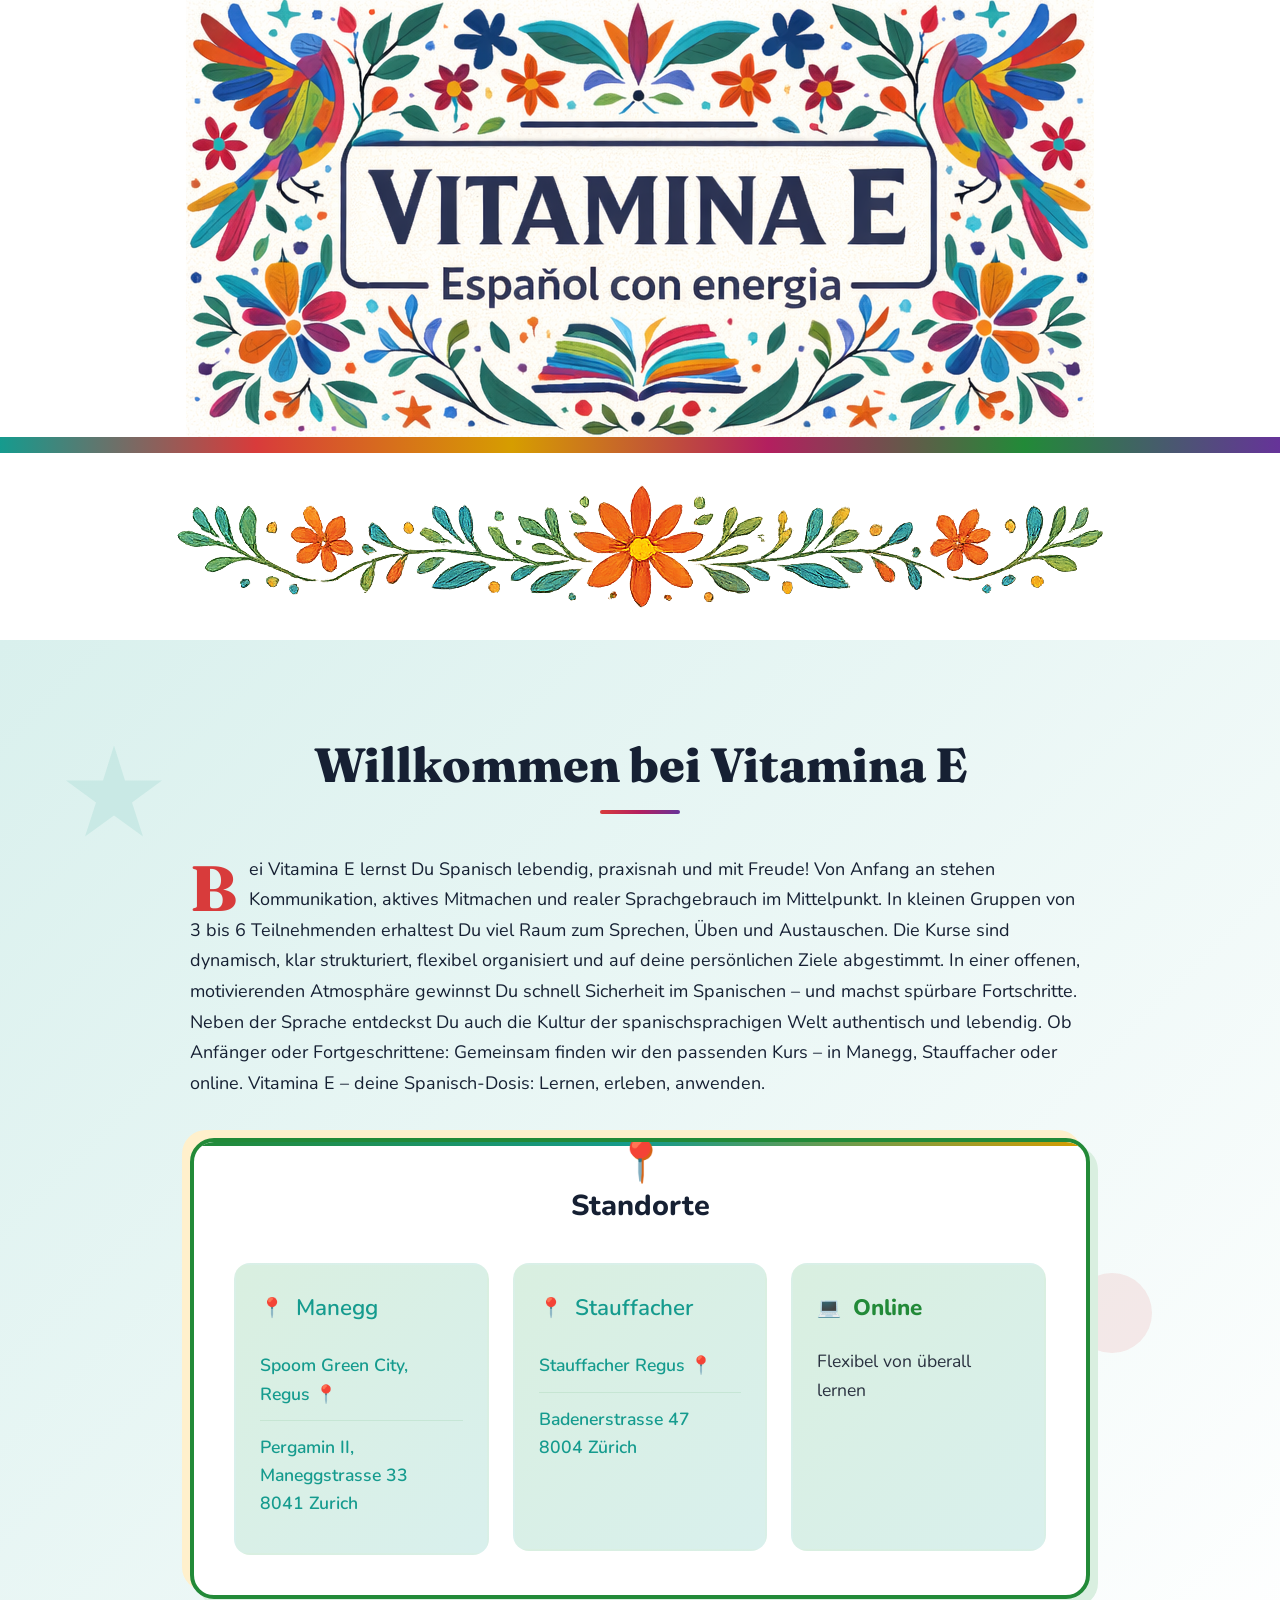
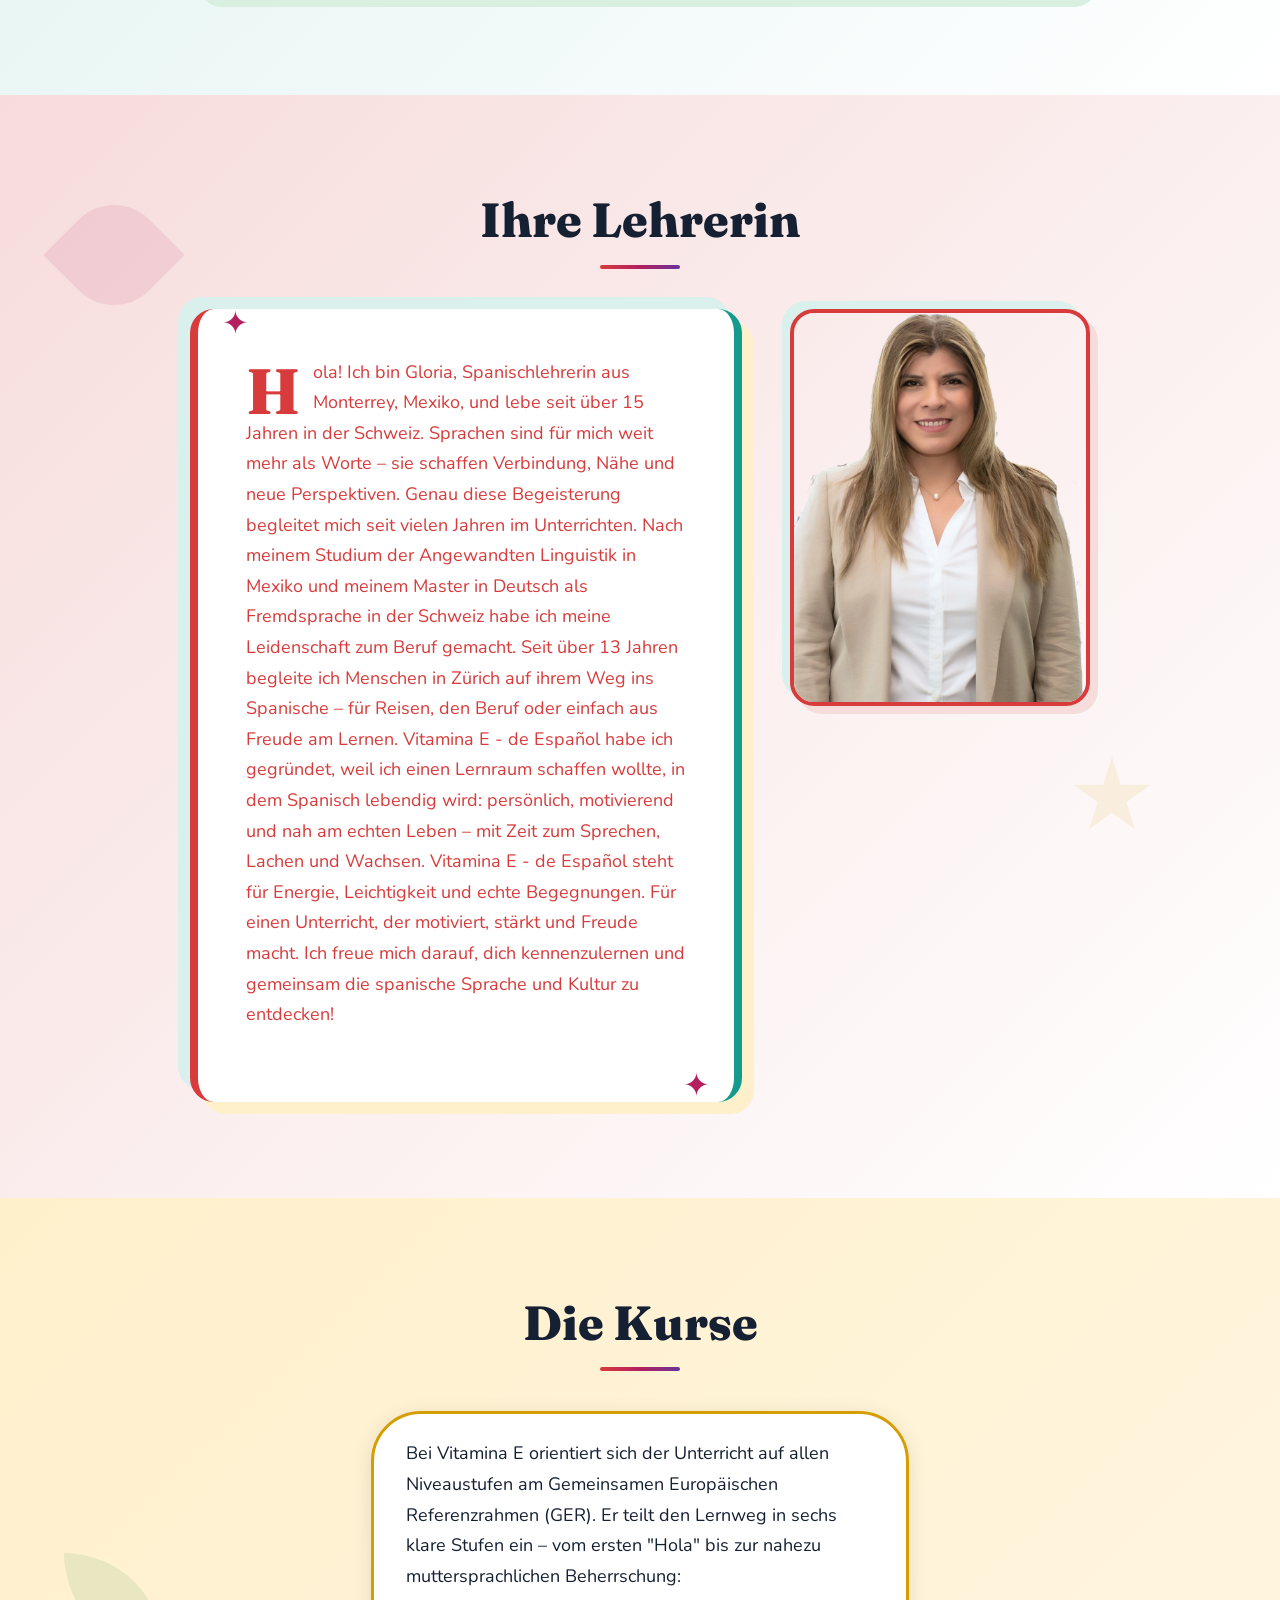
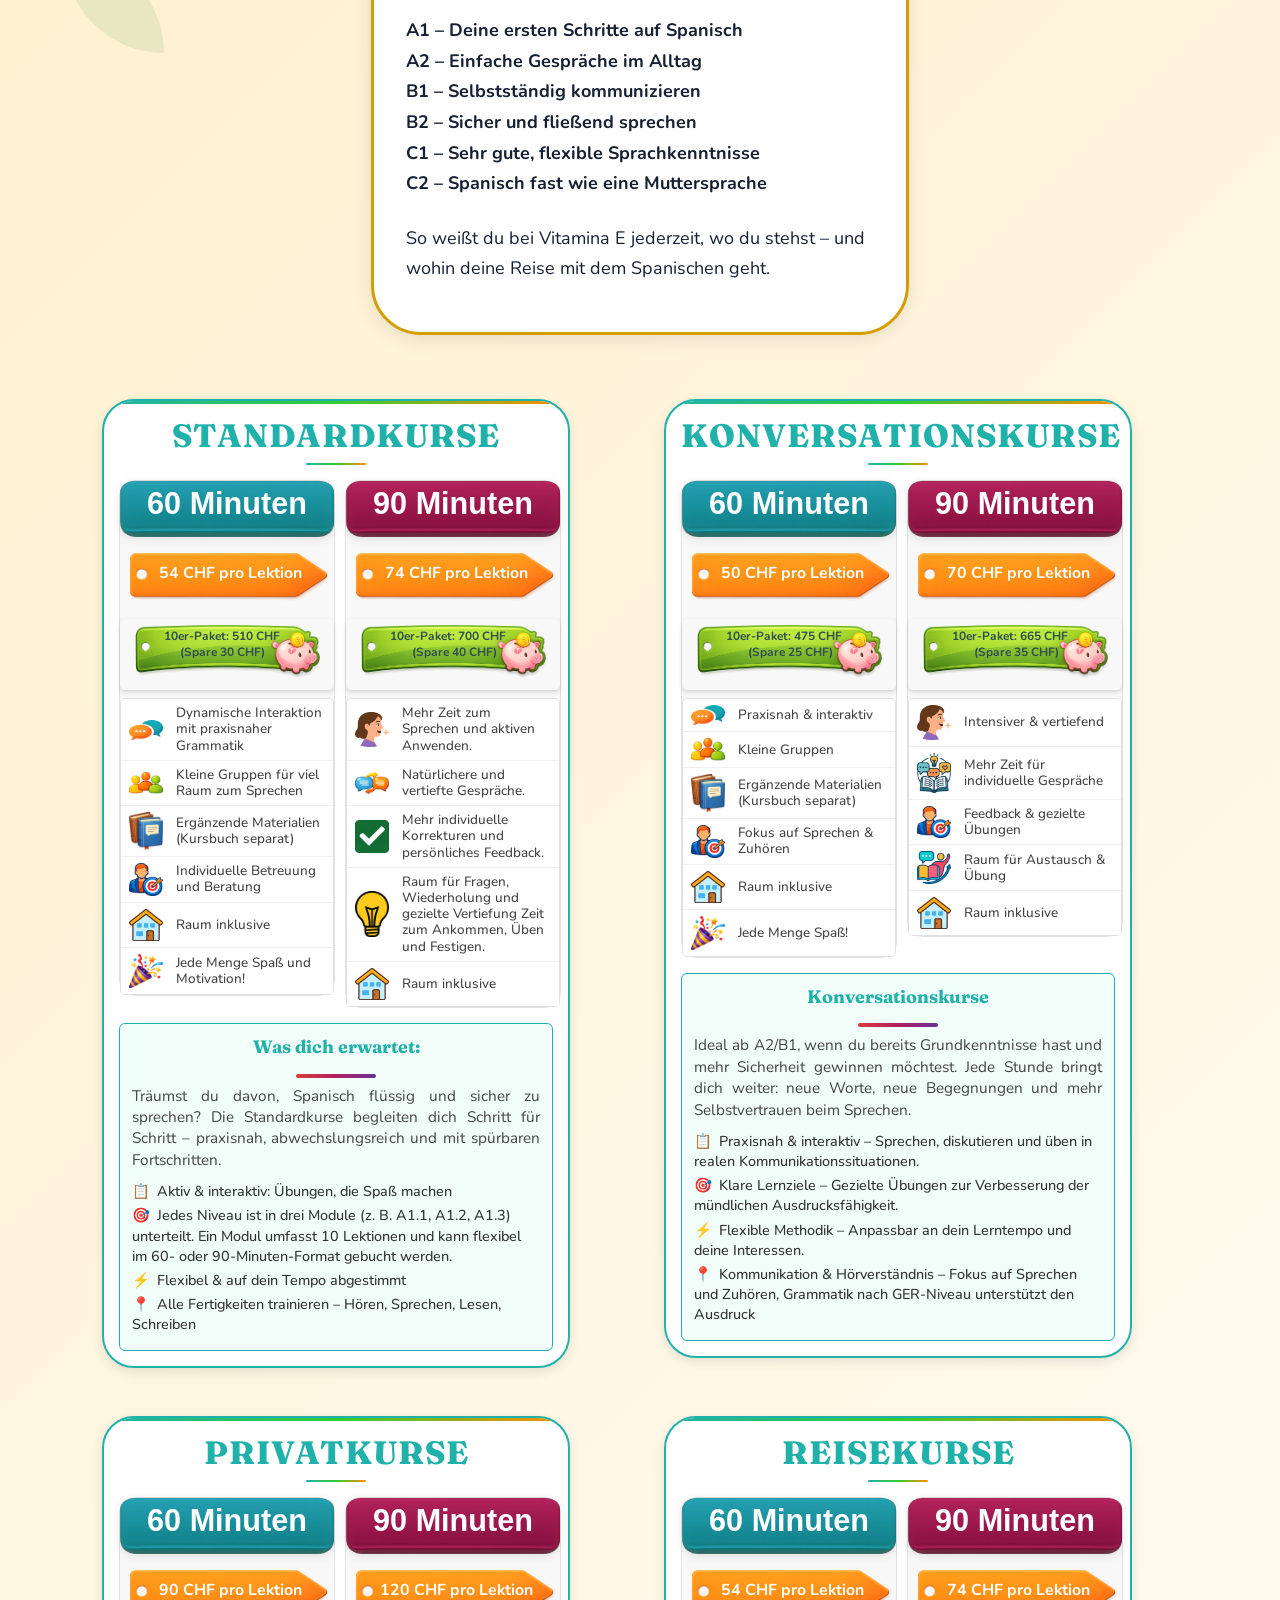
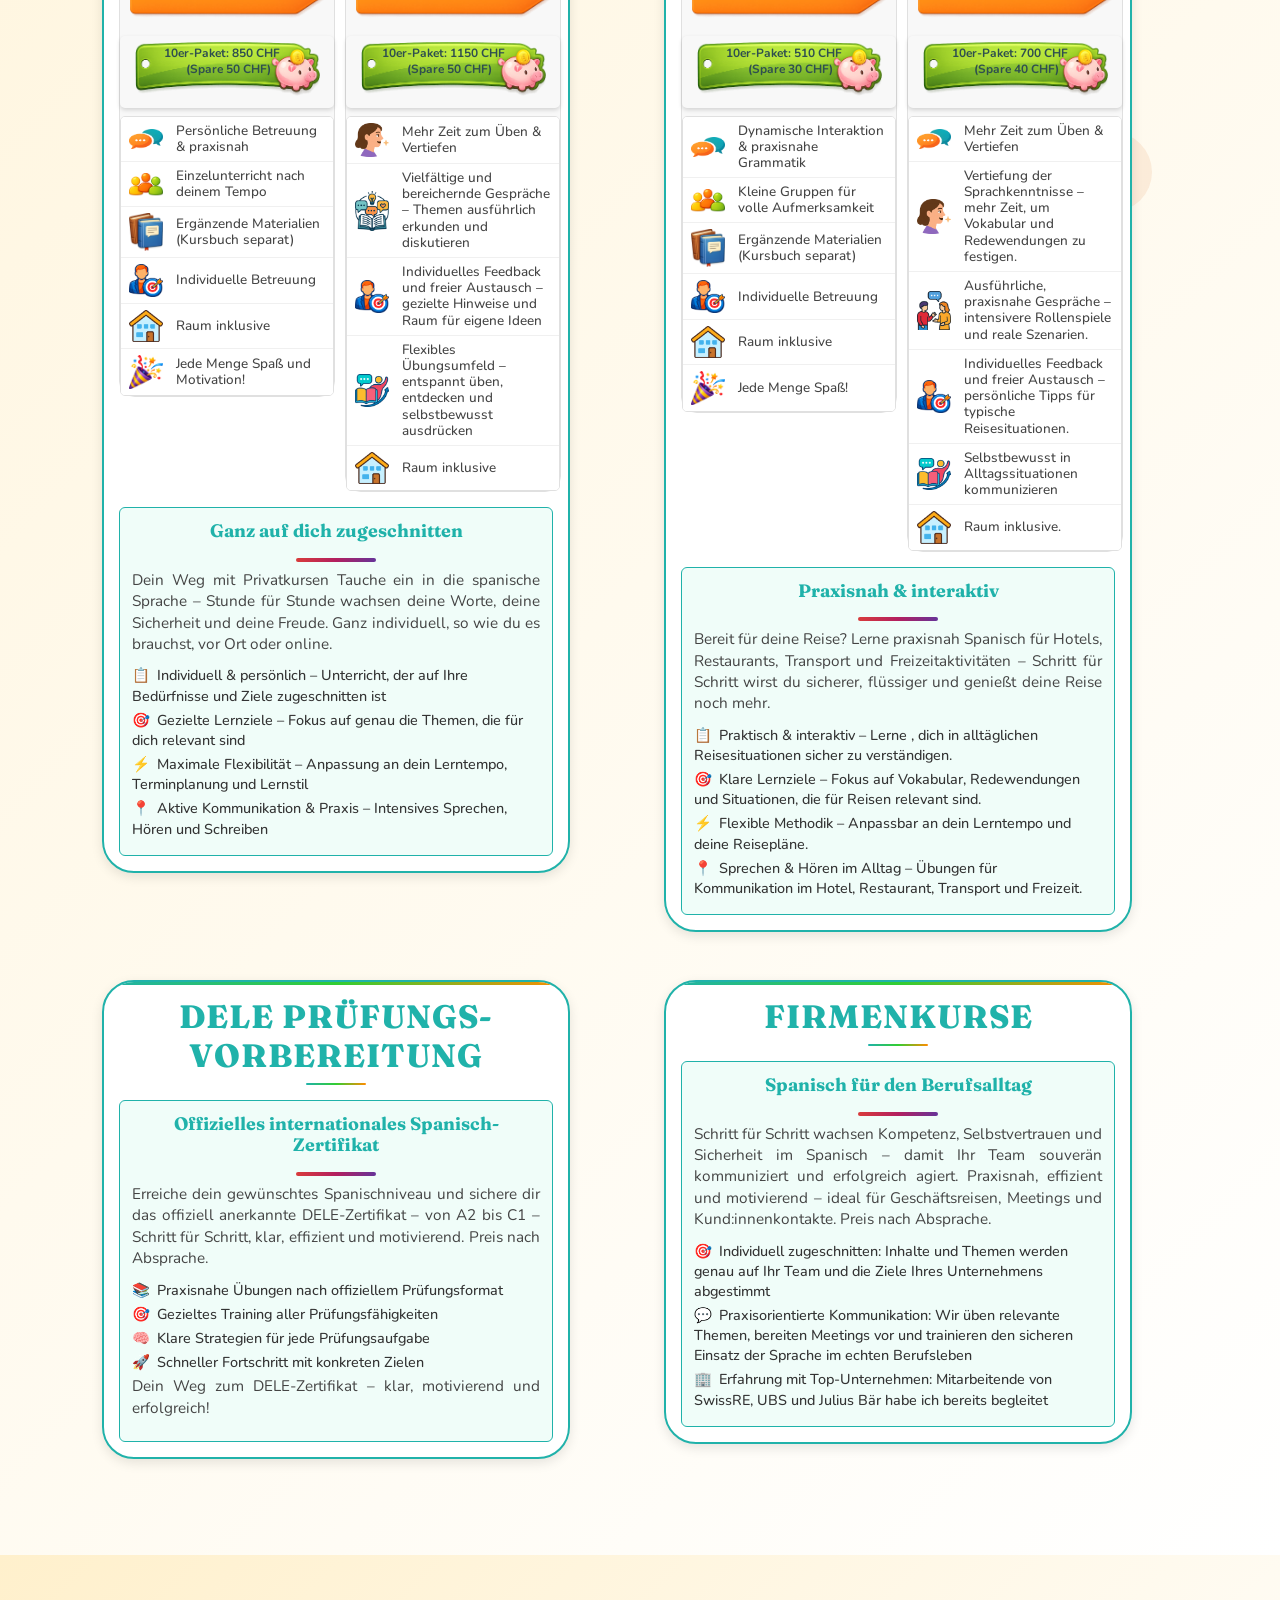
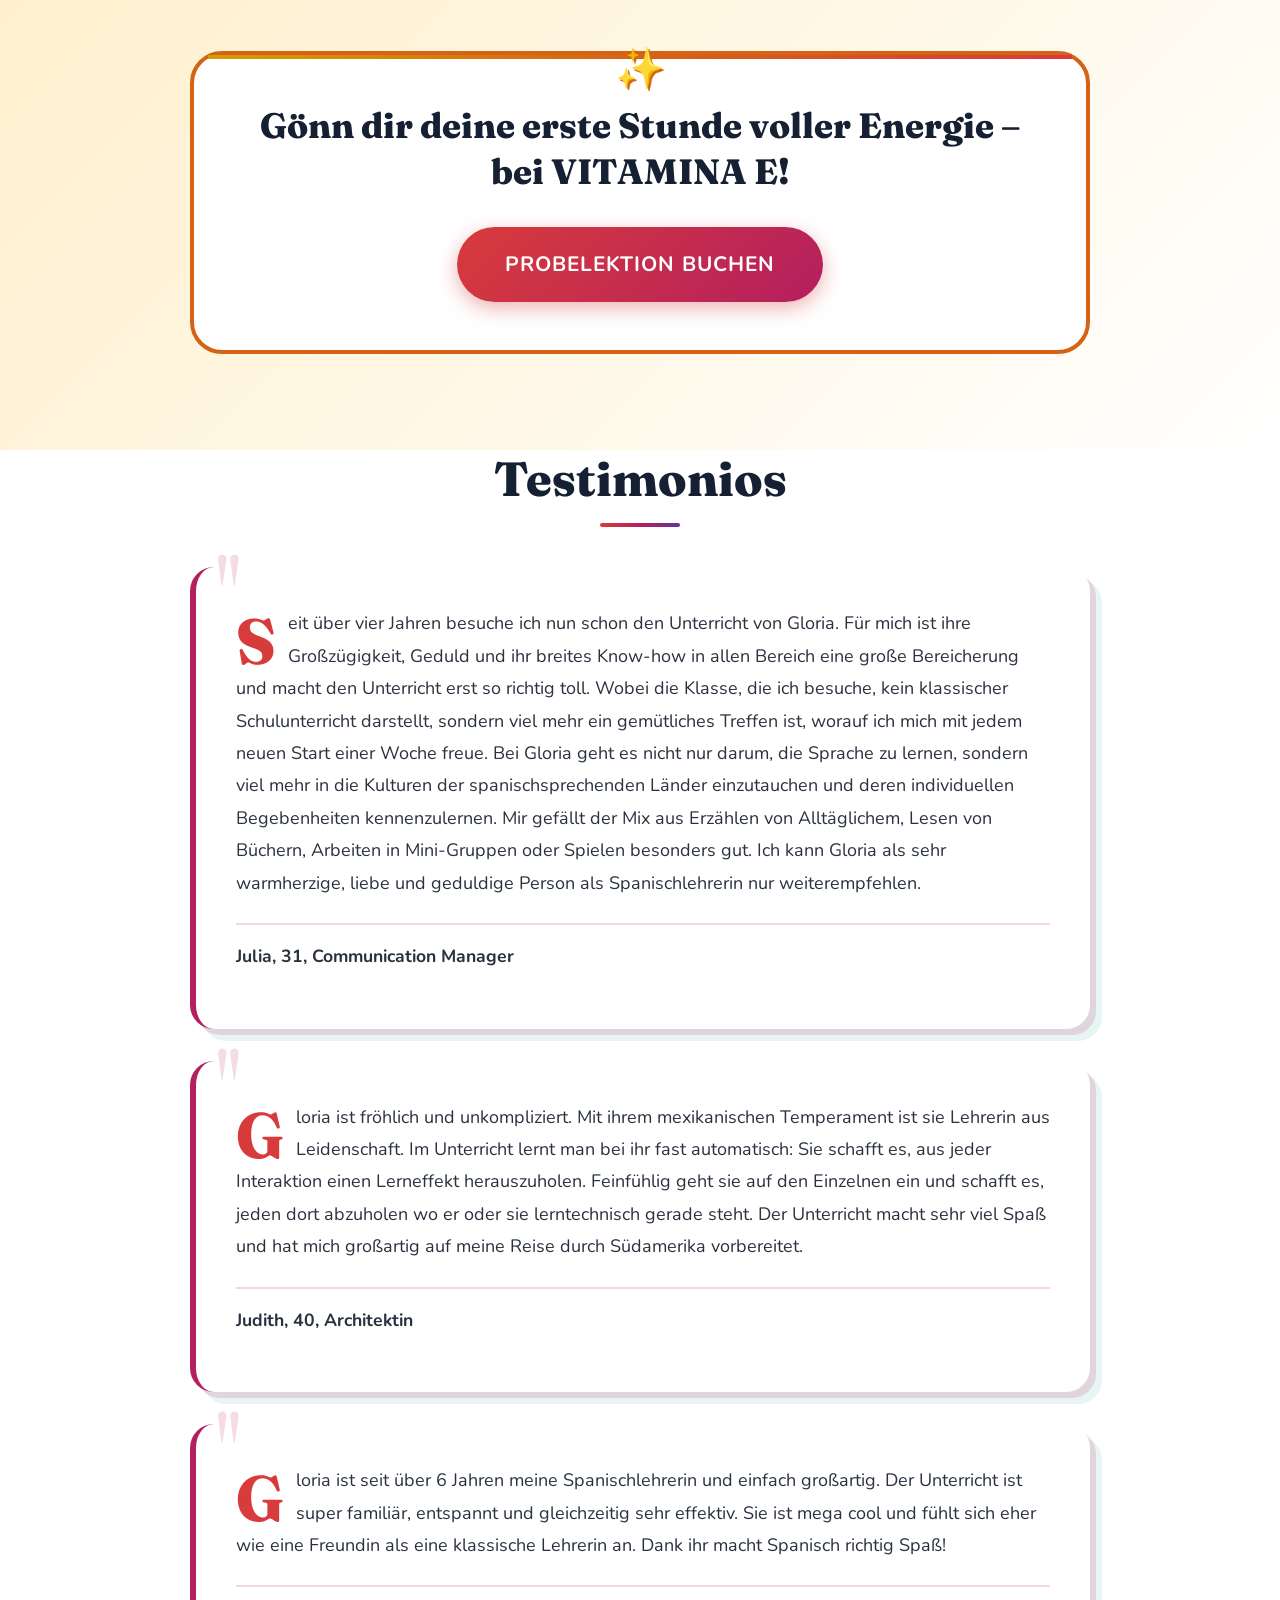
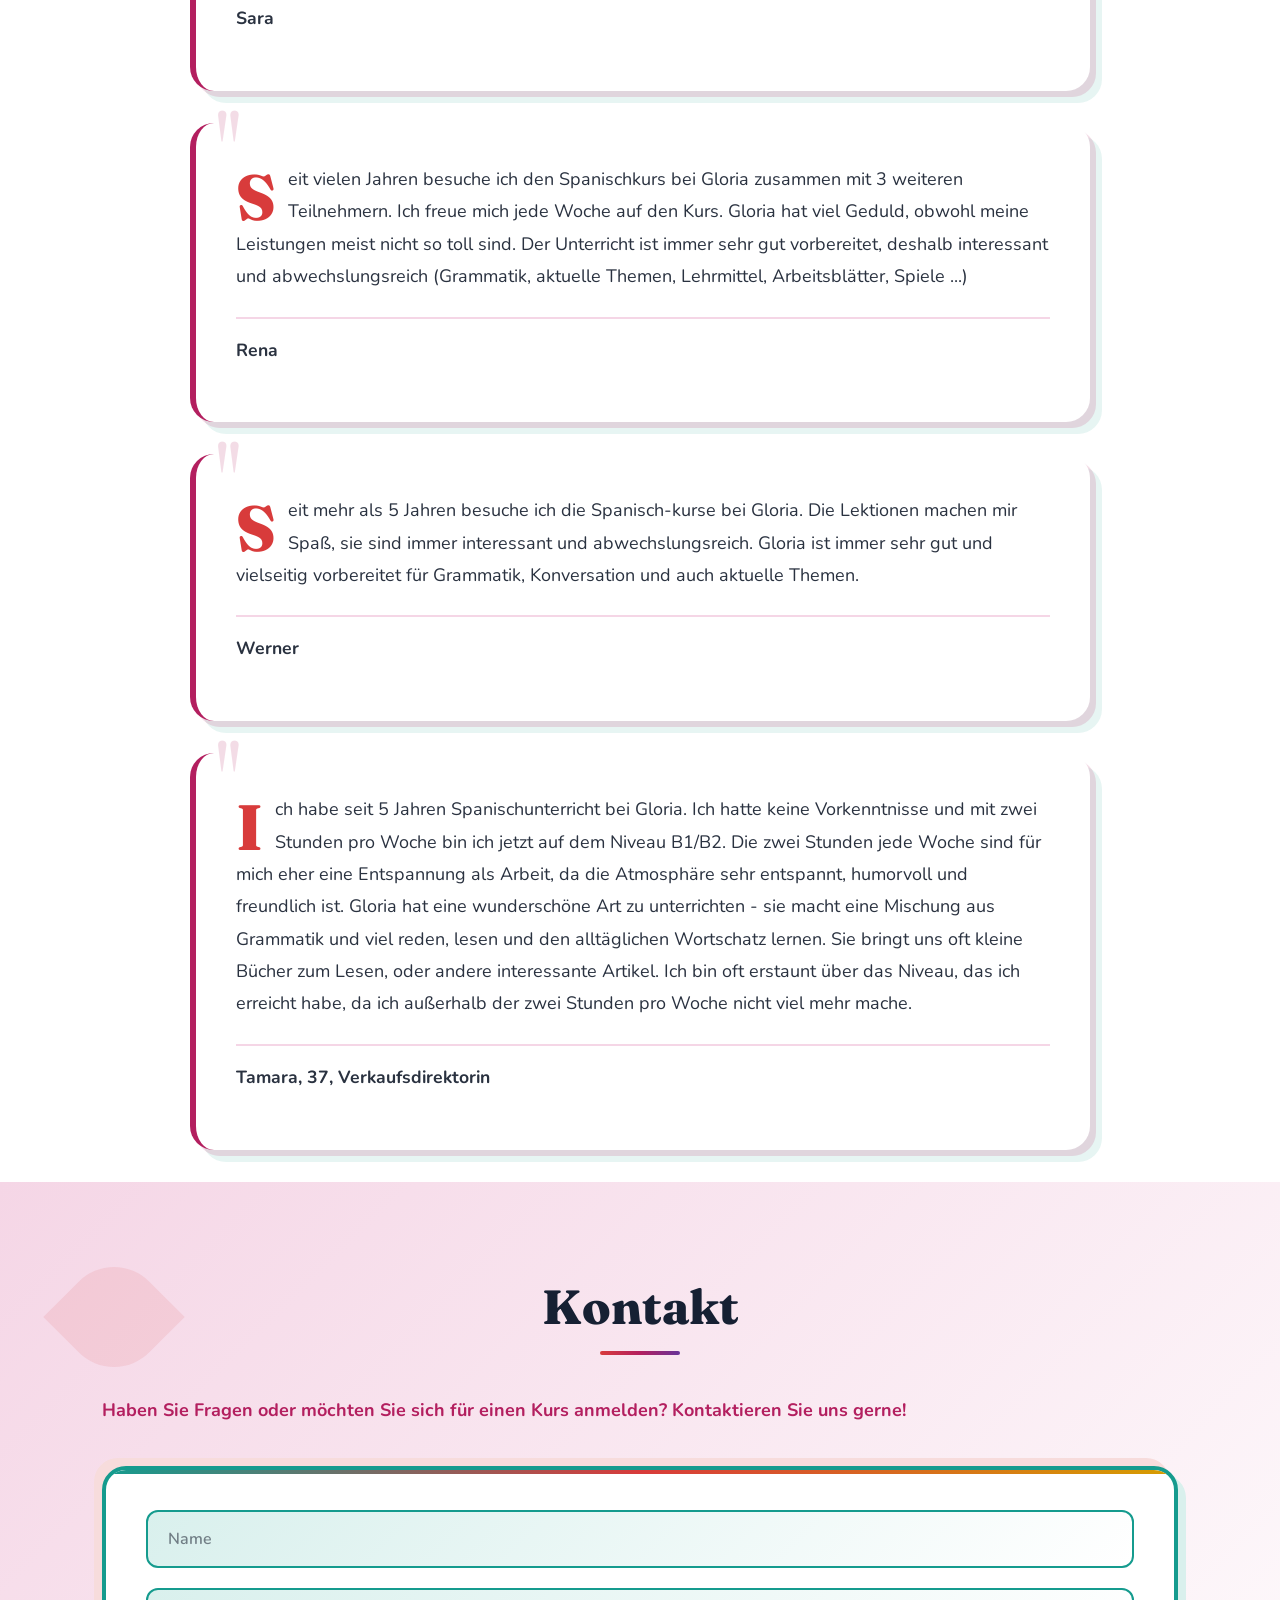
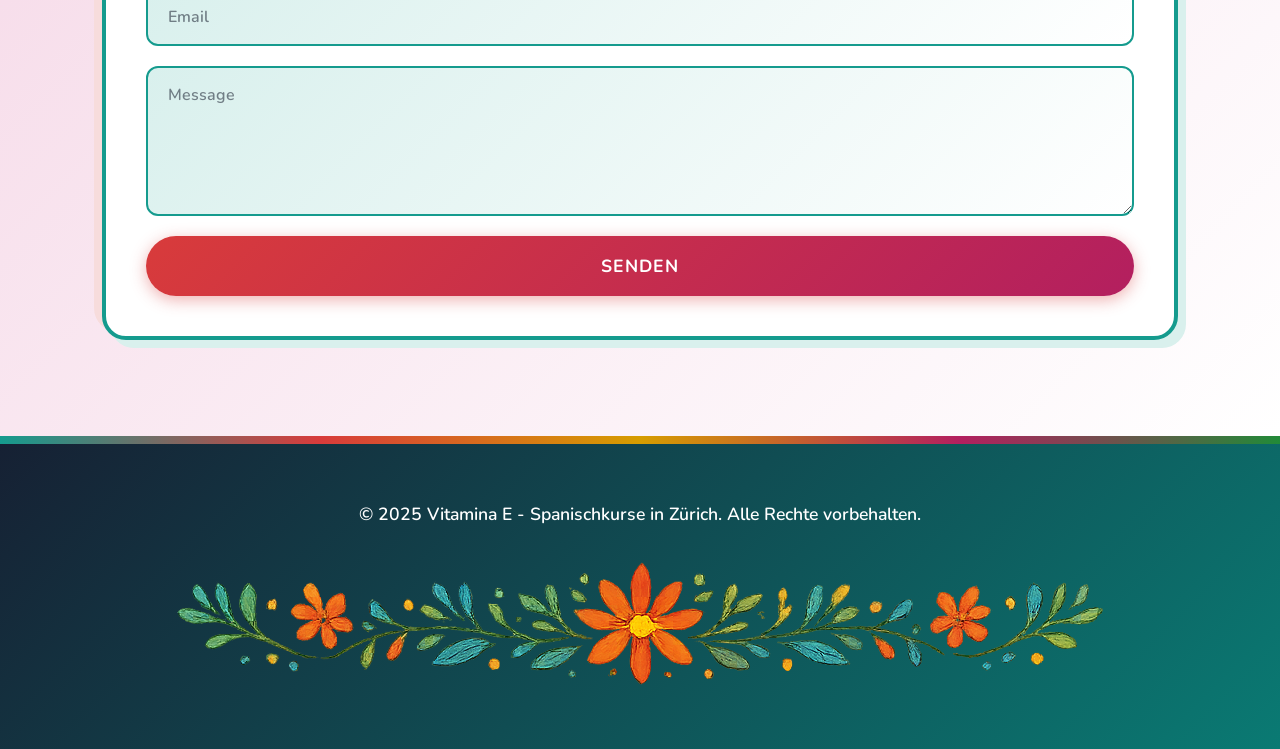
==== commit 4c955b9c: "for mobile (2)" ====
--- a/docs/index.html
+++ b/docs/index.html
@@ -21,7 +21,7 @@
     </div>
     <!-- Decorative Shape Pattern -->
     <div class="dot-pattern">
-    <img src="footer_banner.png"/>
+    <img class="banner-image" src="footer_banner.png"/>
     </div>
     <!-- About Section -->
     <section class="section-about">
@@ -159,7 +159,7 @@
                 <!-- Header Section -->
                 <header class="konv-header-banner">
                     <img alt="60 Minuten" class="konv-header-image" src="blue_min_t.png"/>
-                    <span class="konv-header-text">
+                    <span class="course-minutes">
                     60 Minuten
                     </span>
                 </header>
@@ -175,9 +175,9 @@
                     <!-- Package Pricing Banner -->
                     <div class="konv-package-banner">
                     <img alt="price" class="konv-package-image" src="price_group_t.png"/>
-                    <span class="konv-package-text">
+                    <span class="package-price-text">
                         10er-Paket: 510 CHF
-					    (Spare 30 CHF)
+		        (Spare 30 CHF)
                     </span>
                     </div>
                 </section>
@@ -232,7 +232,7 @@
                 <!-- Header Section -->
                 <header class="konv-header-banner">
                     <img alt="90 Minuten" class="konv-header-image" src="red_min_t.png"/>
-                    <span class="konv-header-text">
+                    <span class="course-minutes">
                     90 Minuten
                     </span>
                 </header>
@@ -248,9 +248,9 @@
                     <!-- Package Pricing Banner -->
                     <div class="konv-package-banner">
                     <img alt="price" class="konv-package-image" src="price_group_t.png"/>
-                    <span class="konv-package-text">
+                    <span class="package-price-text">
                         10er-Paket: 700 CHF
-					    (Spare 40 CHF)
+			    (Spare 40 CHF)
                     </span>
                     </div>
                 </section>
@@ -348,7 +348,7 @@
                 <!-- Header Section -->
                 <header class="konv-header-banner">
                     <img alt="60 Minuten" class="konv-header-image" src="blue_min_t.png"/>
-                    <span class="konv-header-text">
+                    <span class="course-minutes">
                     60 Minuten
                     </span>
                 </header>
@@ -364,9 +364,9 @@
                     <!-- Package Pricing Banner -->
                     <div class="konv-package-banner">
                     <img alt="price" class="konv-package-image" src="price_group_t.png"/>
-                    <span class="konv-package-text">
+                    <span class="package-price-text">
                         10er-Paket: 475 CHF
-					    (Spare 25 CHF)
+			    (Spare 25 CHF)
                     </span>
                     </div>
                 </section>
@@ -421,7 +421,7 @@
                 <!-- Header Section -->
                 <header class="konv-header-banner">
                     <img alt="90 Minuten" class="konv-header-image" src="red_min_t.png"/>
-                    <span class="konv-header-text">
+                    <span class="course-minutes">
                     90 Minuten
                     </span>
                 </header>
@@ -437,9 +437,9 @@
                     <!-- Package Pricing Banner -->
                     <div class="konv-package-banner">
                     <img alt="price" class="konv-package-image" src="price_group_t.png"/>
-                    <span class="konv-package-text">
+                    <span class="package-price-text">
                         10er-Paket: 665 CHF
-					    (Spare 35 CHF)
+			    (Spare 35 CHF)
                     </span>
                     </div>
                 </section>
@@ -540,7 +540,7 @@
                 <!-- Header Section -->
                 <header class="konv-header-banner">
                     <img alt="60 Minuten" class="konv-header-image" src="blue_min_t.png"/>
-                    <span class="konv-header-text">
+                    <span class="course-minutes">
                     60 Minuten
                     </span>
                 </header>
@@ -556,7 +556,7 @@
                     <!-- Package Pricing Banner -->
                     <div class="konv-package-banner">
                     <img alt="price" class="konv-package-image" src="price_group_t.png"/>
-                    <span class="konv-package-text">
+                    <span class="package-price-text">
                         10er-Paket: 850 CHF
             		    (Spare 50 CHF)
                     </span>
@@ -613,7 +613,7 @@
                 <!-- Header Section -->
                 <header class="konv-header-banner">
                     <img alt="90 Minuten" class="konv-header-image" src="red_min_t.png"/>
-                    <span class="konv-header-text">
+                    <span class="course-minutes">
                     90 Minuten
                     </span>
                 </header>
@@ -629,9 +629,9 @@
                     <!-- Package Pricing Banner -->
                     <div class="konv-package-banner">
                     <img alt="price" class="konv-package-image" src="price_group_t.png"/>
-                    <span class="konv-package-text">
+                    <span class="package-price-text">
                         10er-Paket: 1150 CHF
-                        (Spare 50 CHF)
+                            (Spare 50 CHF)
                     </span>
                     </div>
                 </section>
@@ -730,7 +730,7 @@
                 <!-- Header Section -->
                 <header class="konv-header-banner">
                     <img alt="60 Minuten" class="konv-header-image" src="blue_min_t.png"/>
-                    <span class="konv-header-text">
+                    <span class="course-minutes">
                     60 Minuten
                     </span>
                 </header>
@@ -746,7 +746,7 @@
                     <!-- Package Pricing Banner -->
                     <div class="konv-package-banner">
                     <img alt="price" class="konv-package-image" src="price_group_t.png"/>
-                    <span class="konv-package-text">
+                    <span class="package-price-text">
                         10er-Paket: 510 CHF
             		    (Spare 30 CHF)
                     </span>
@@ -803,7 +803,7 @@
                 <!-- Header Section -->
                 <header class="konv-header-banner">
                     <img alt="90 Minuten" class="konv-header-image" src="red_min_t.png"/>
-                    <span class="konv-header-text">
+                    <span class="course-minutes">
                     90 Minuten
                     </span>
                 </header>
@@ -819,7 +819,7 @@
                     <!-- Package Pricing Banner -->
                     <div class="konv-package-banner">
                     <img alt="price" class="konv-package-image" src="price_group_t.png"/>
-                    <span class="konv-package-text">
+                    <span class="package-price-text">
                         10er-Paket: 700 CHF
             		    (Spare 40 CHF)
                     </span>
@@ -1121,7 +1121,7 @@
             © 2025 Vitamina E - Spanischkurse in Zürich. Alle Rechte vorbehalten.
         </p>
         <div class="footer-decoration">
-            <img src="footer_banner.png"/>
+            <img class="banner-image"  src="footer_banner.png"/>
         </div>
         </div>
     </footer>
--- a/docs/style.css
+++ b/docs/style.css
@@ -147,6 +147,13 @@
     height: auto;
     display: block;
     margin: 0 auto;
+}
+
+.banner-image {
+    max-width: 100%;
+    height: auto;
+    display: block;
+    margin: 0 auto;    
 }
 
 /* ============================================
@@ -1211,8 +1218,7 @@
     filter: drop-shadow(0 2px 4px rgba(0, 0, 0, 0.1));
 }
 
-.konv-header-text {
-
+.course-minutes {
     position: absolute;
     font-family: Varela Round, sans-serif;
     font-size: 1.7em;
@@ -1246,7 +1252,6 @@
 
 .konv-pricing-banner {
     position: relative;
-
     display: inline-block;
 }
 
@@ -1294,7 +1299,7 @@
     max-width: 185px;
 }
 
-.konv-package-text {
+.package-price-text {
     position: absolute;
 
     font-size: 0.78em;
@@ -1455,7 +1460,7 @@
     }
 
     .konv-header-image {
-        max-width: 200px;
+	max-width: 9em;
     }
 
     .konv-pricing-banner {
@@ -1463,6 +1468,16 @@
         padding: 6px 10px;
     }
 
+    .course-minutes {
+	position: absolute;
+	font-family: Varela Round, sans-serif;
+	font-size: 1.7em;
+	transform: translate(-50%, -116%);
+	color: white;
+	font-weight: bold;
+	white-space: nowrap;
+    }
+    
     .konv-pricing-image {
         max-width: 200px;
     }
@@ -1472,10 +1487,11 @@
     }
 
     /* Adjust text positioning for mobile */
-    .konv-package-text {
-        transform: translate(-115%, -15%);
-        font-size: 0.7em;
-    }
+    .package-price-text {
+        transform: translate(-100%, -25%);
+        font-size: 0.9em;
+    }
+ 
 
     .konv-feature-item {
         padding: 5px 6px;
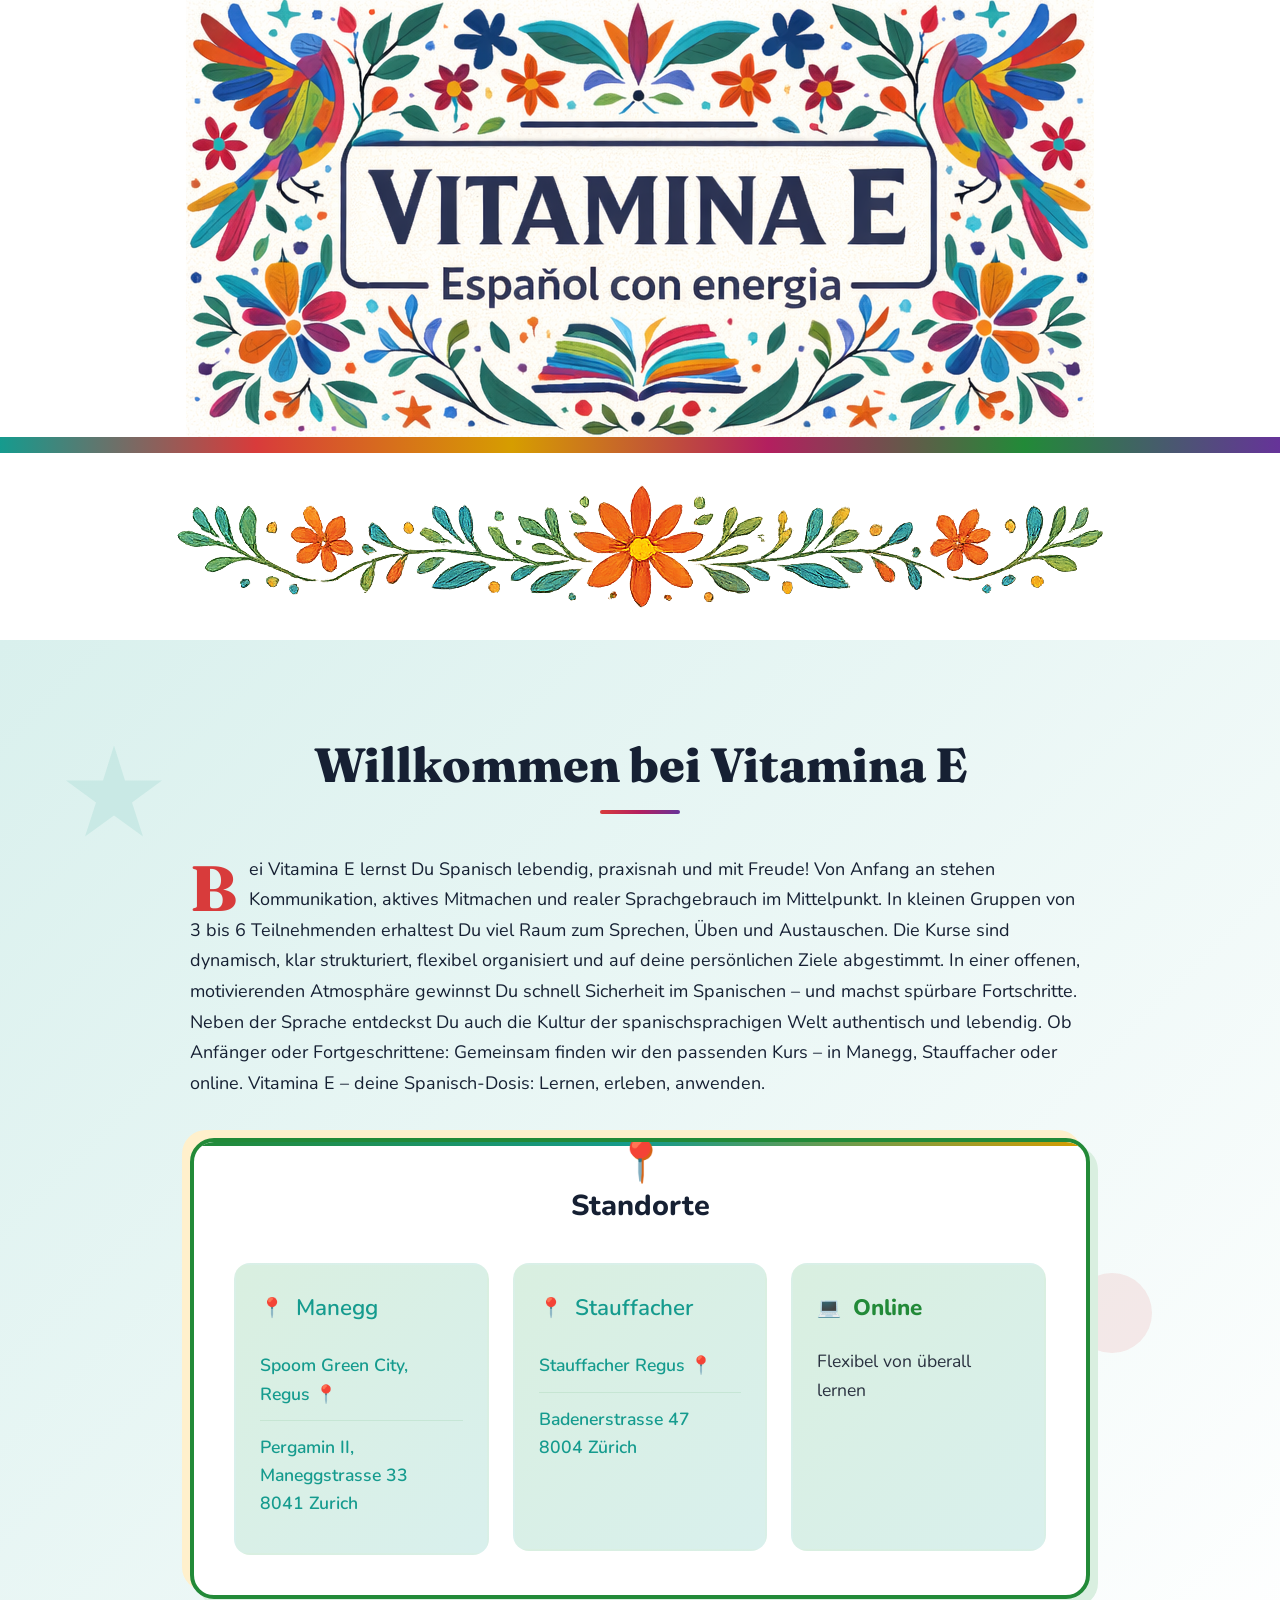
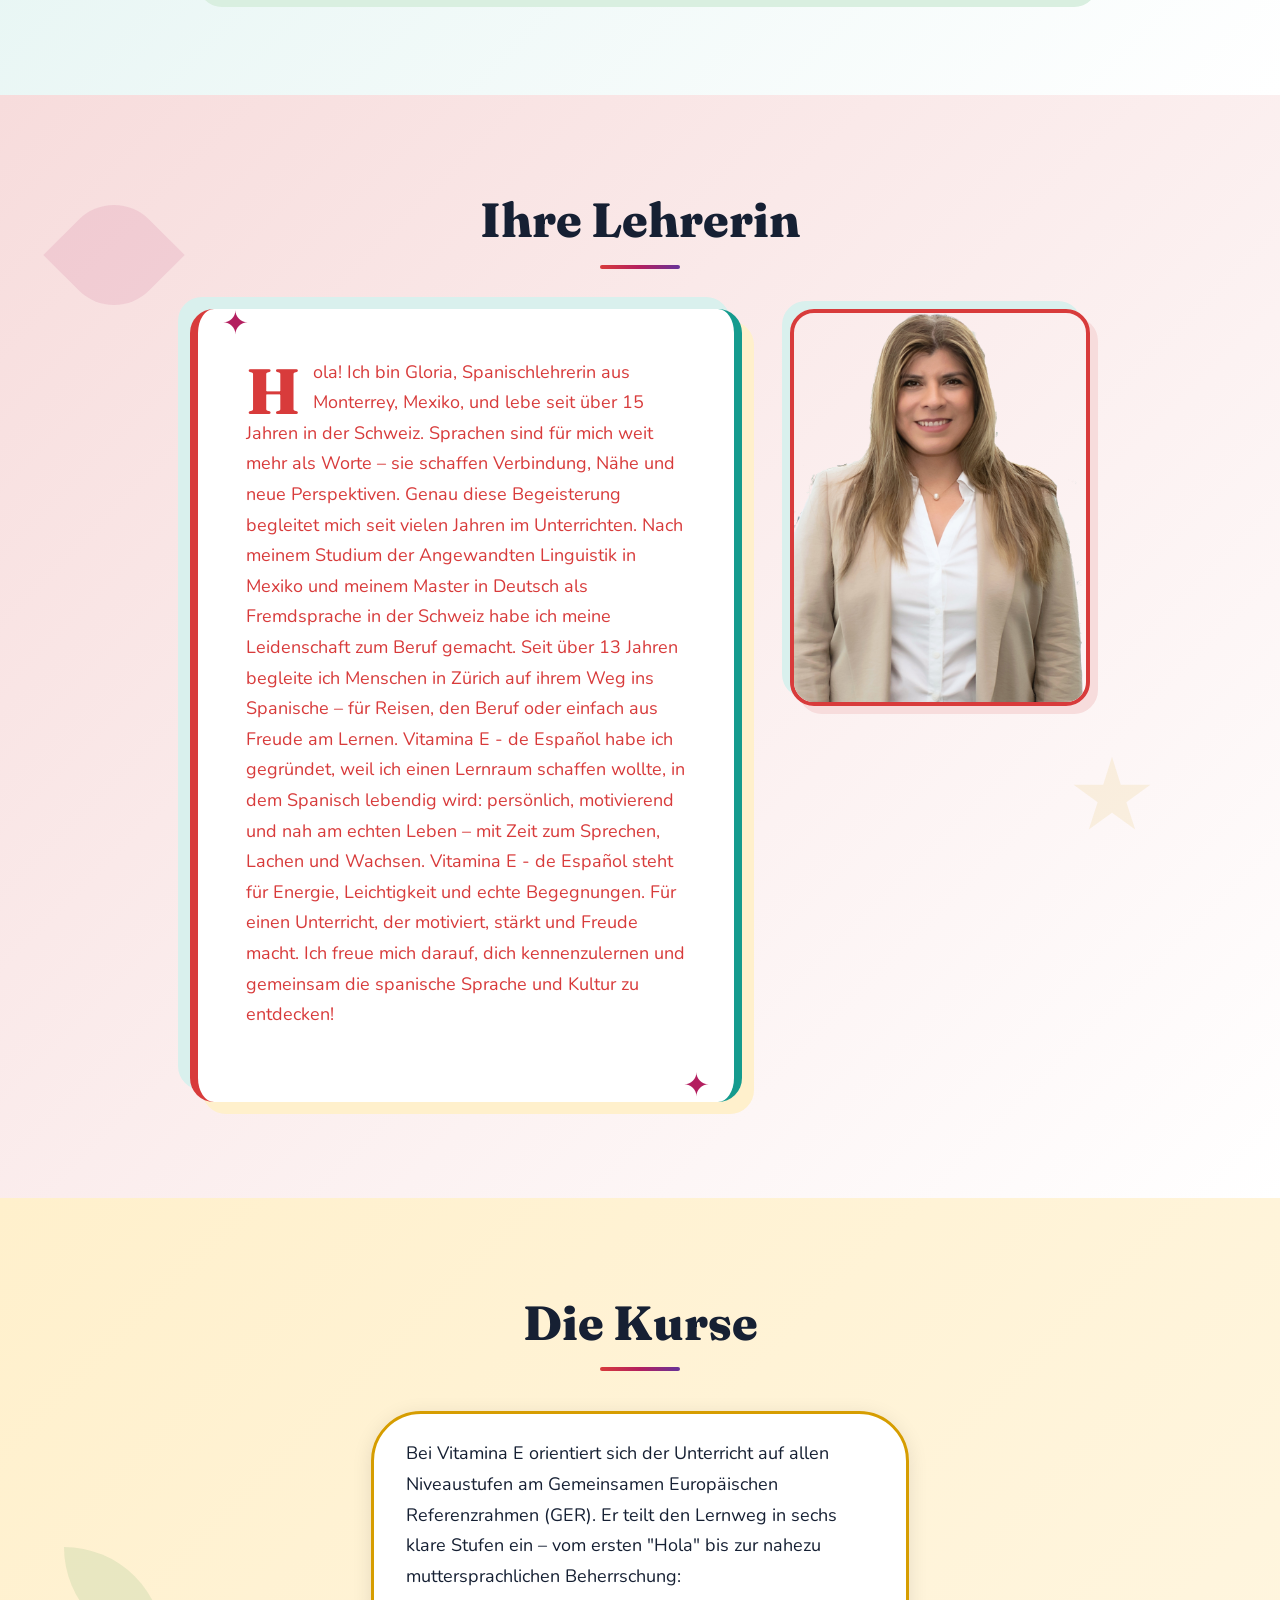
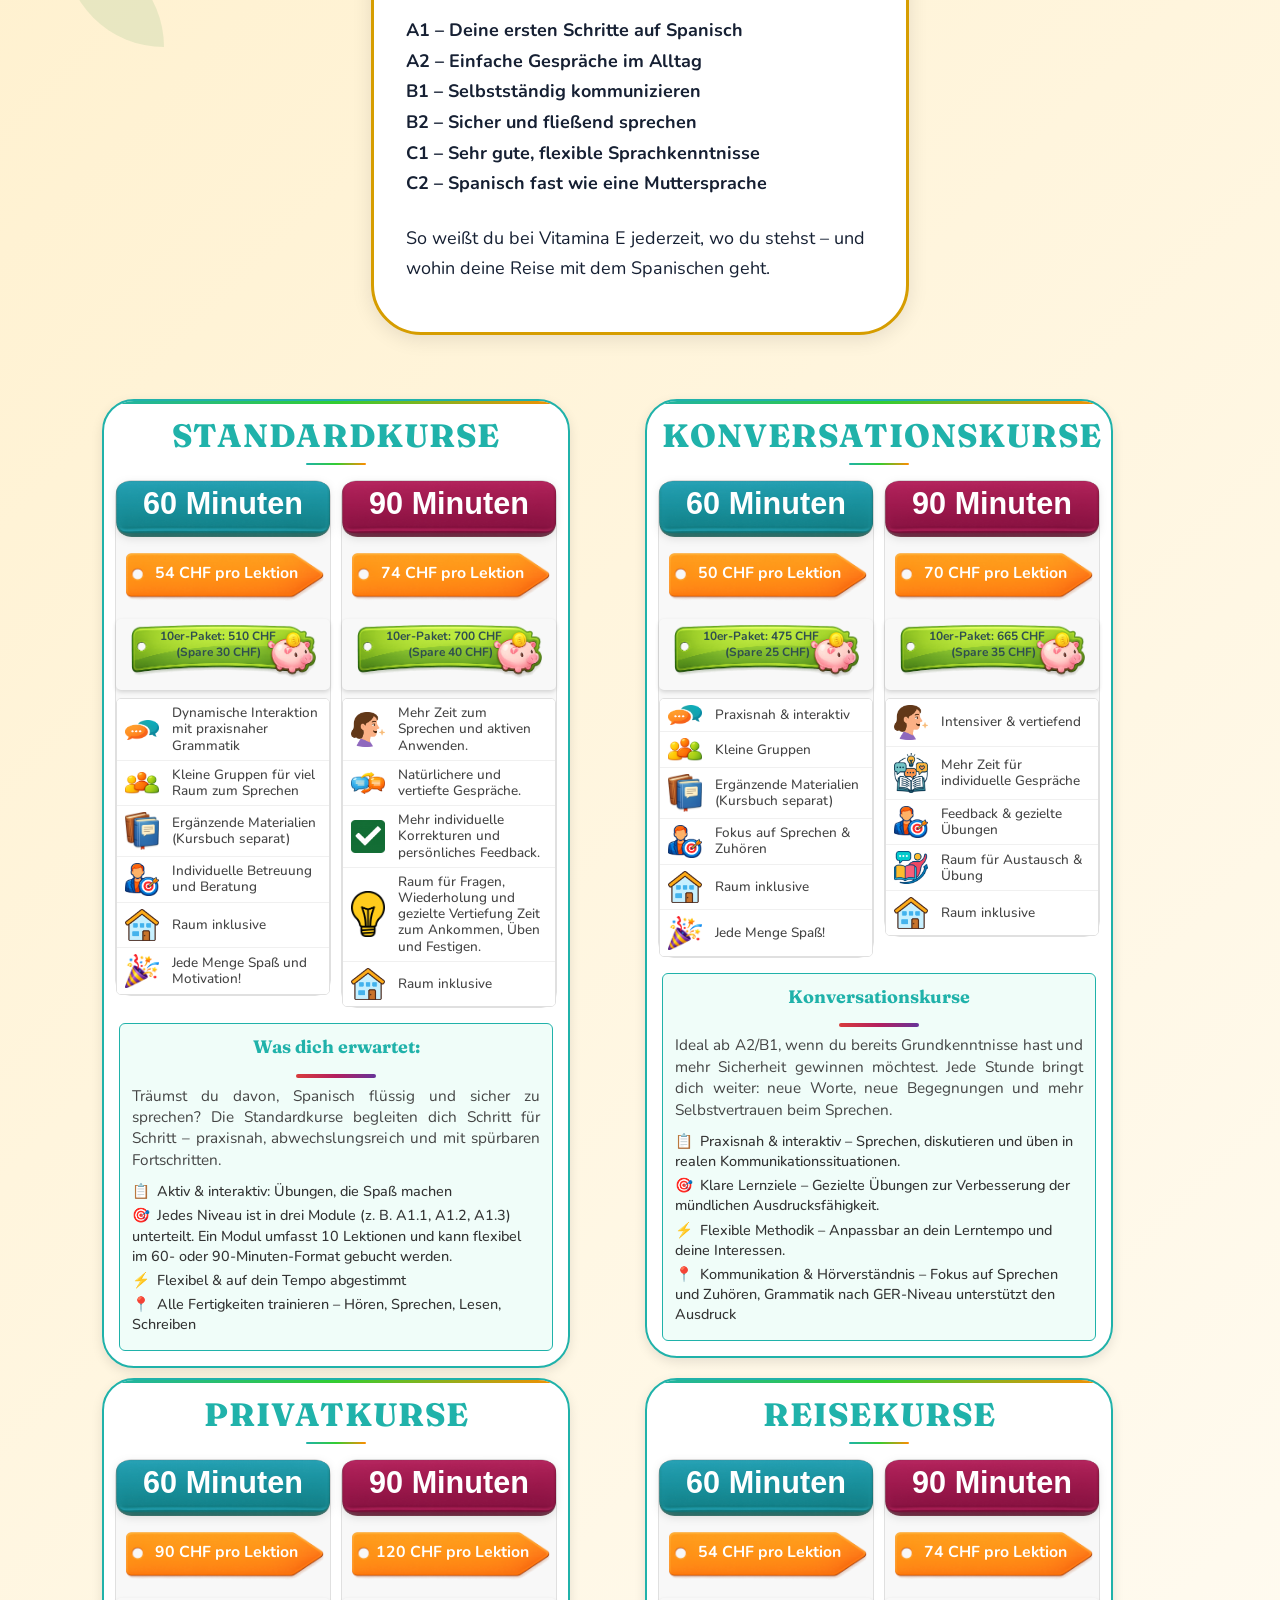
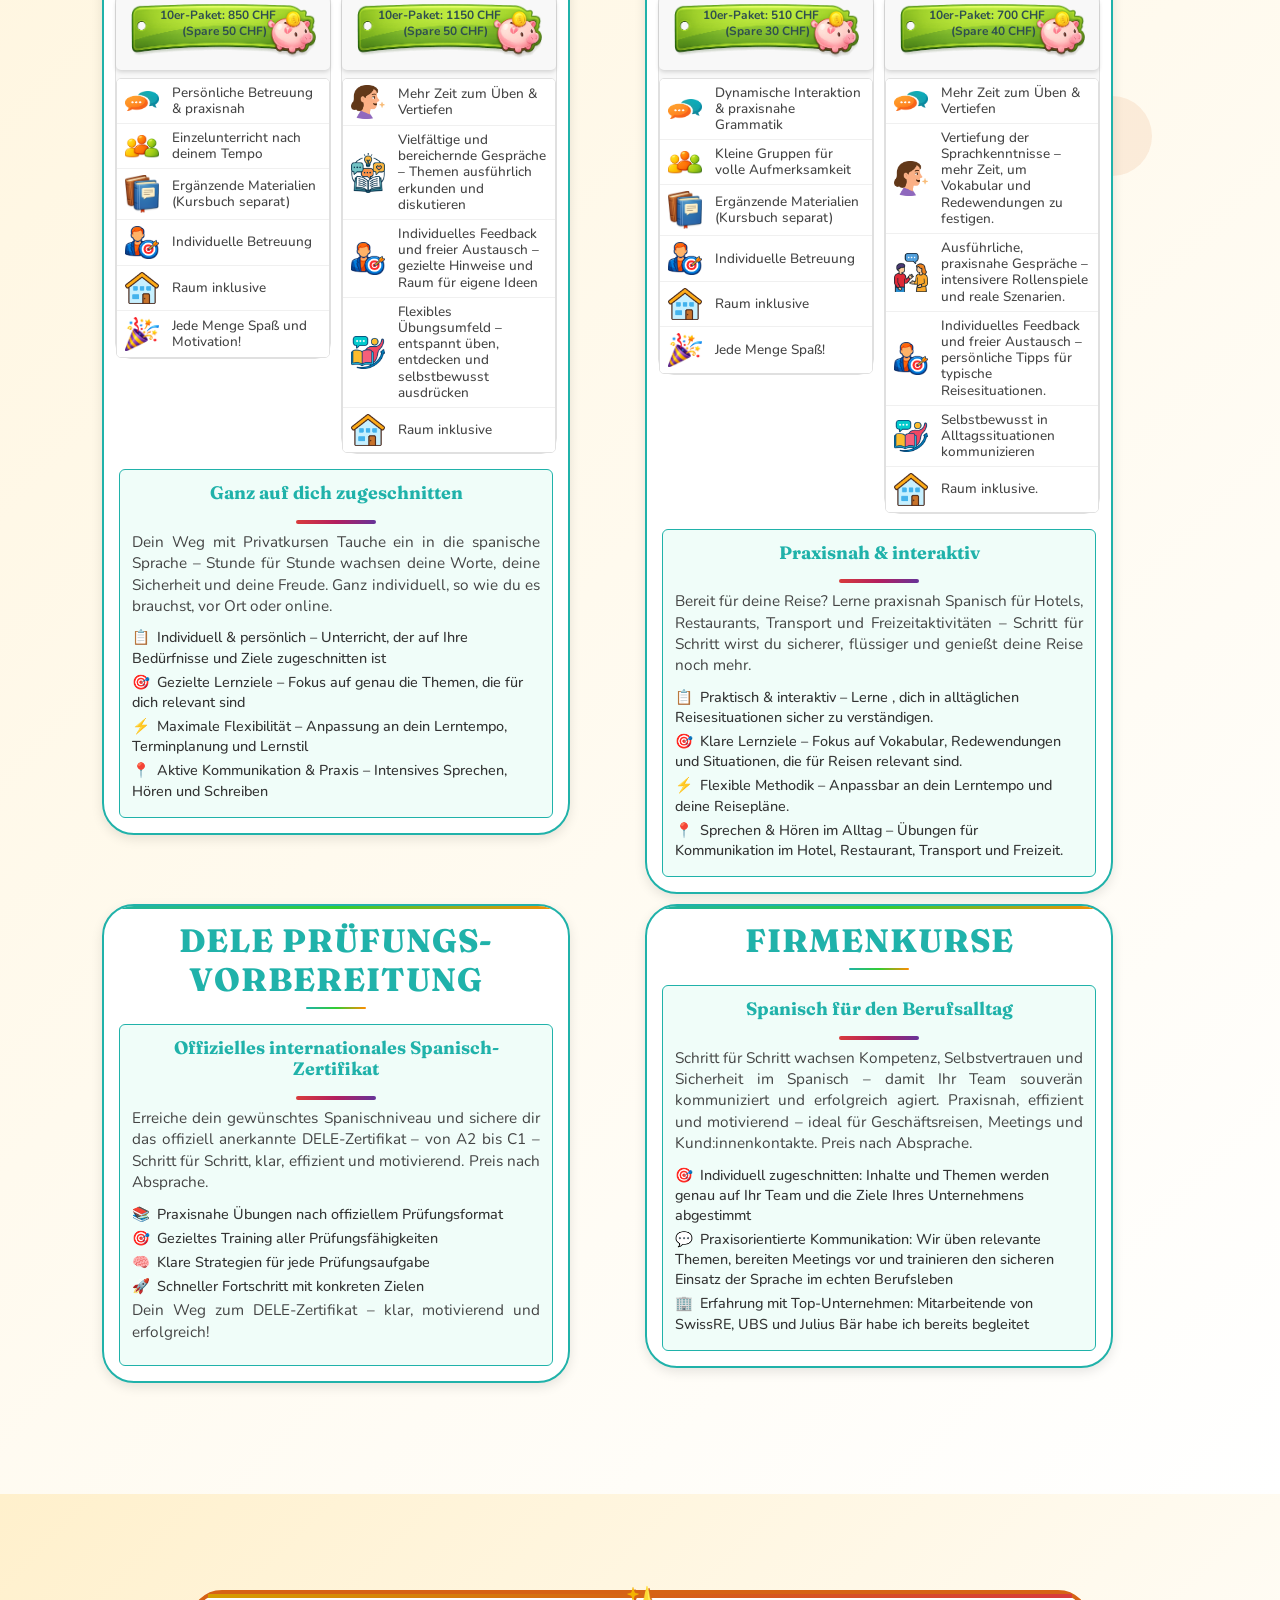
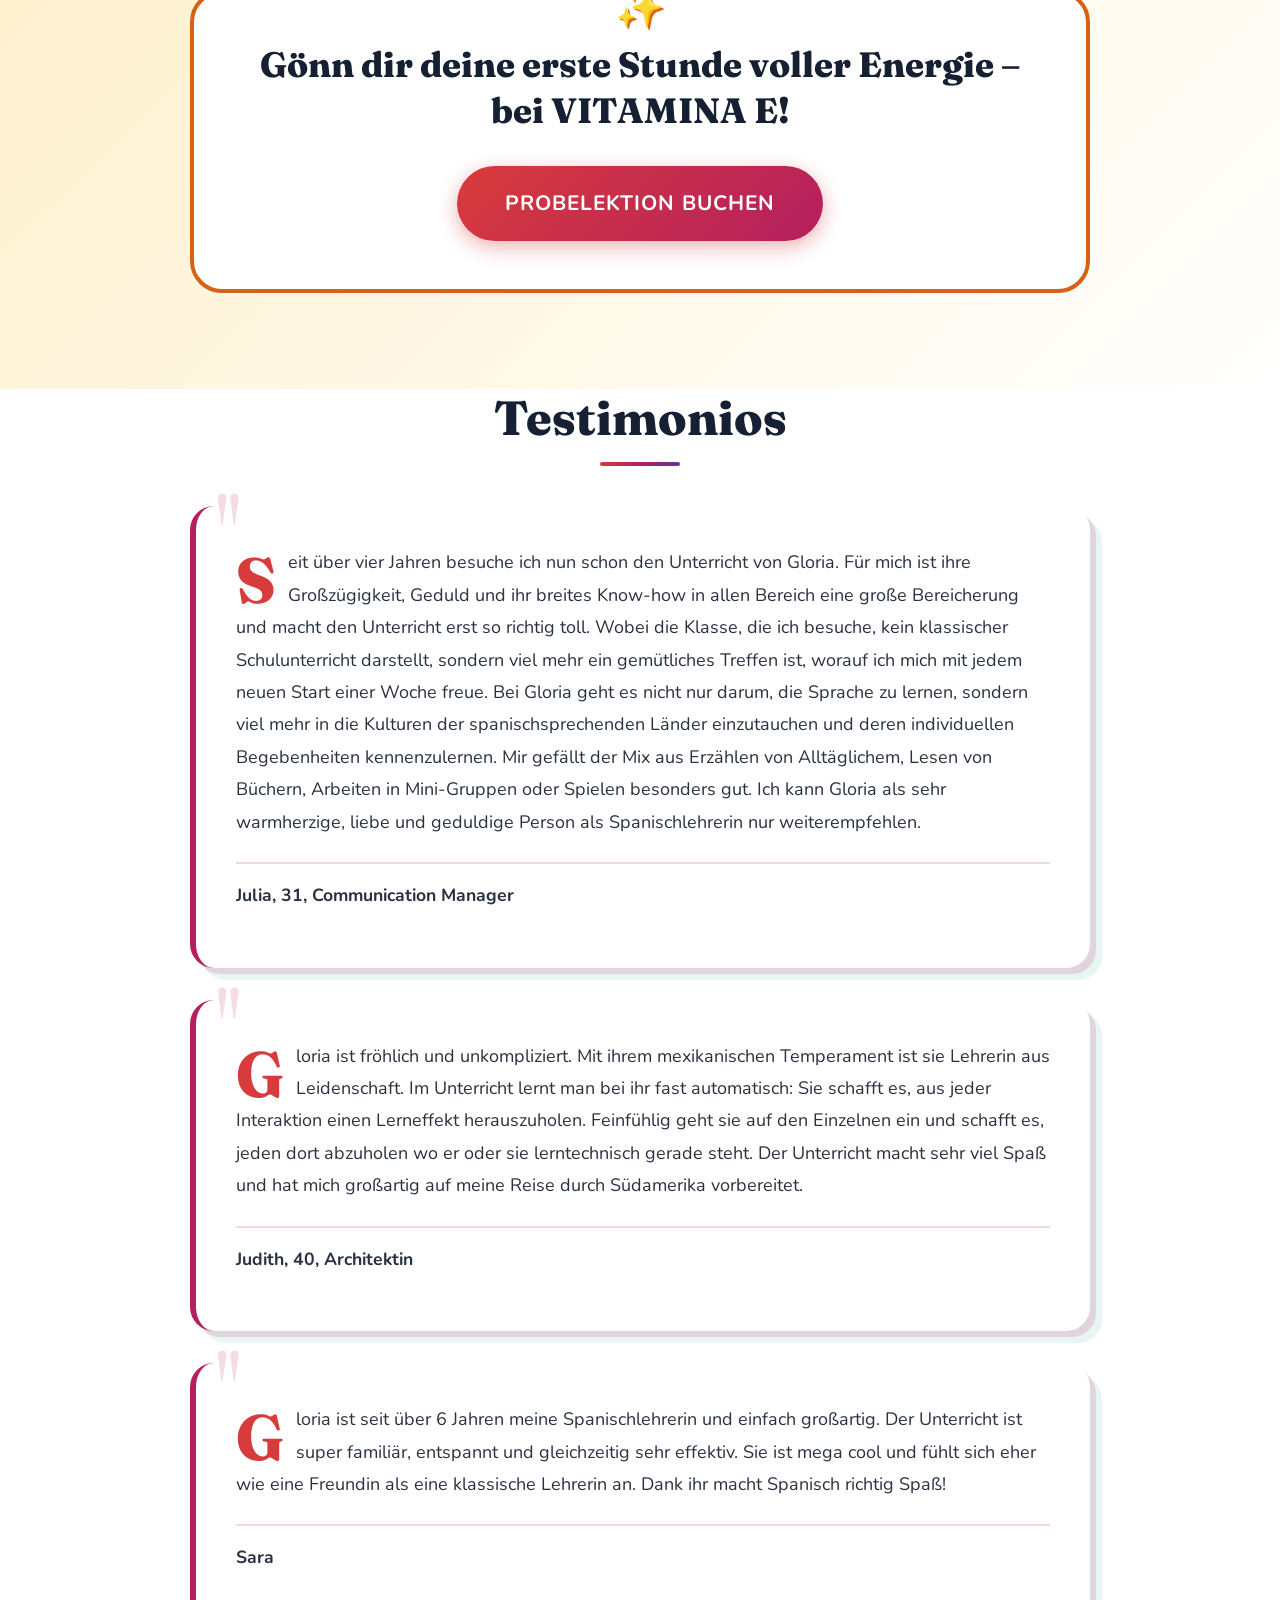
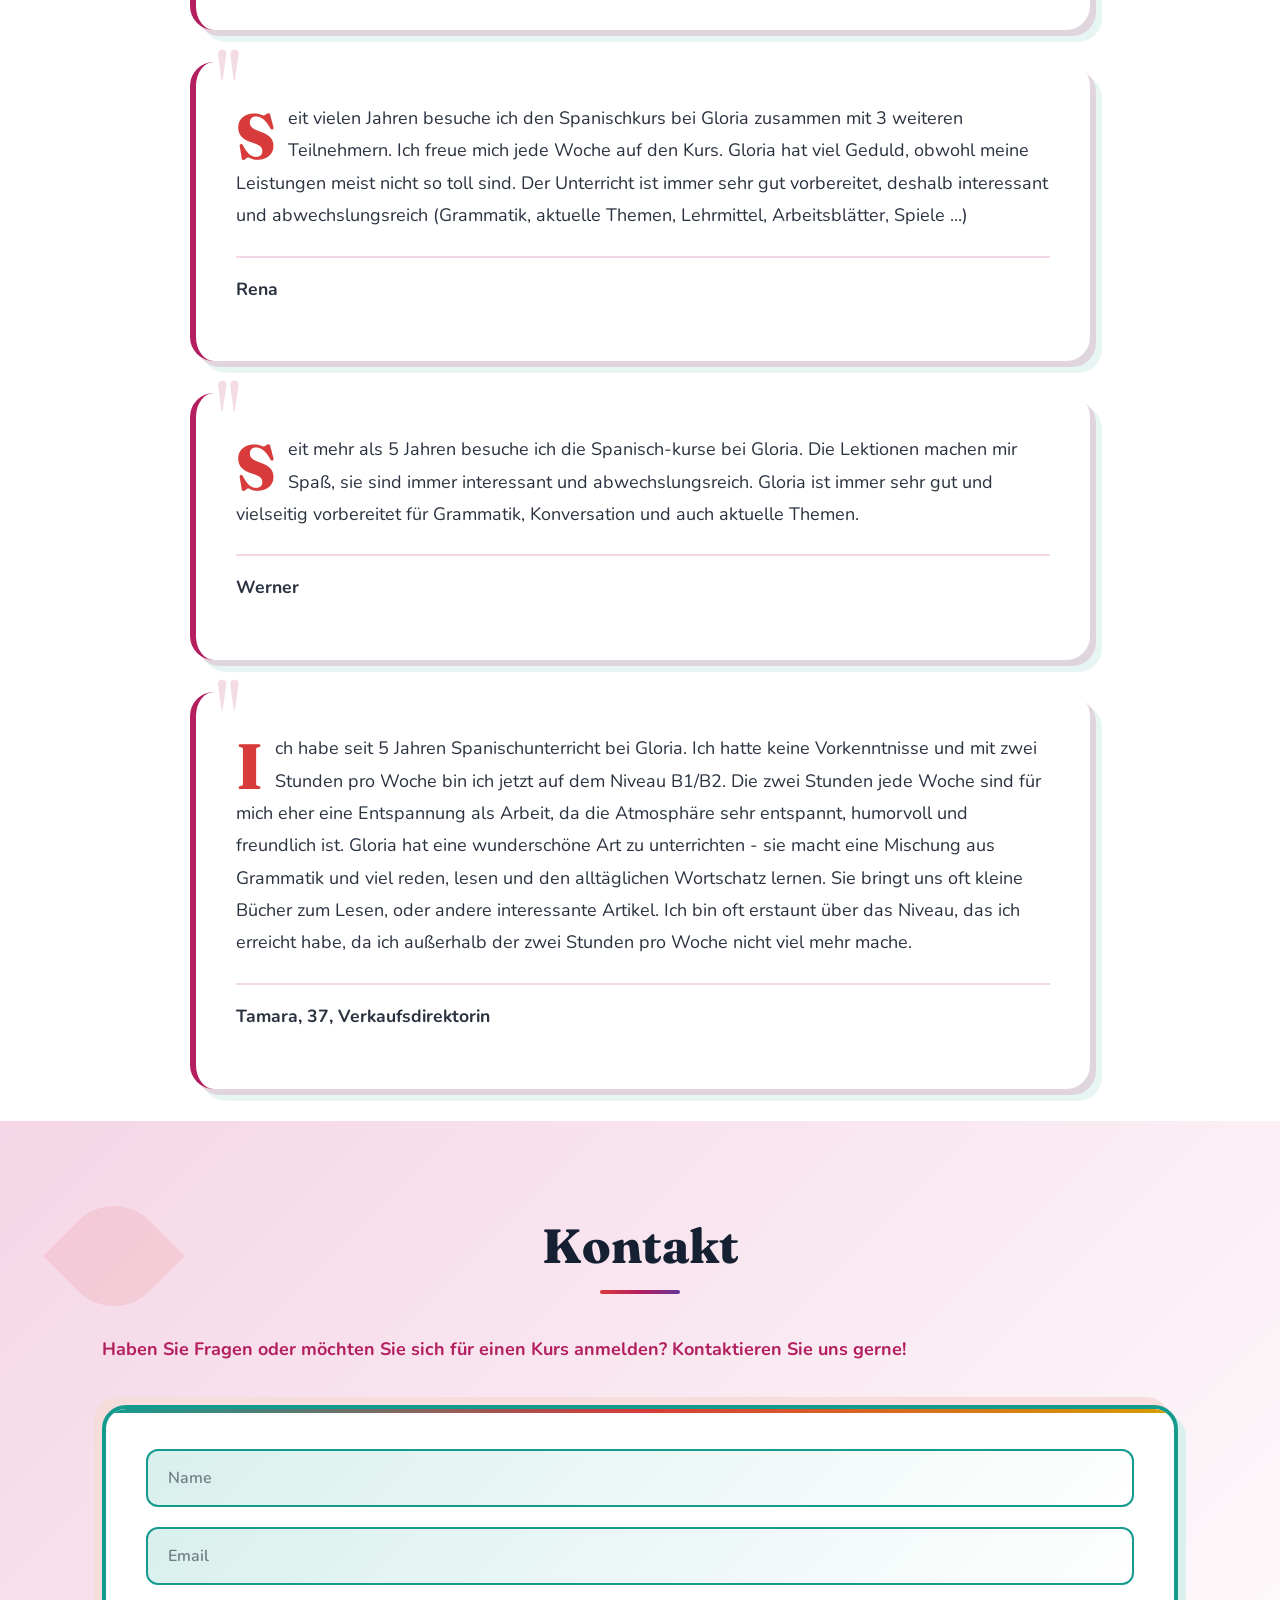
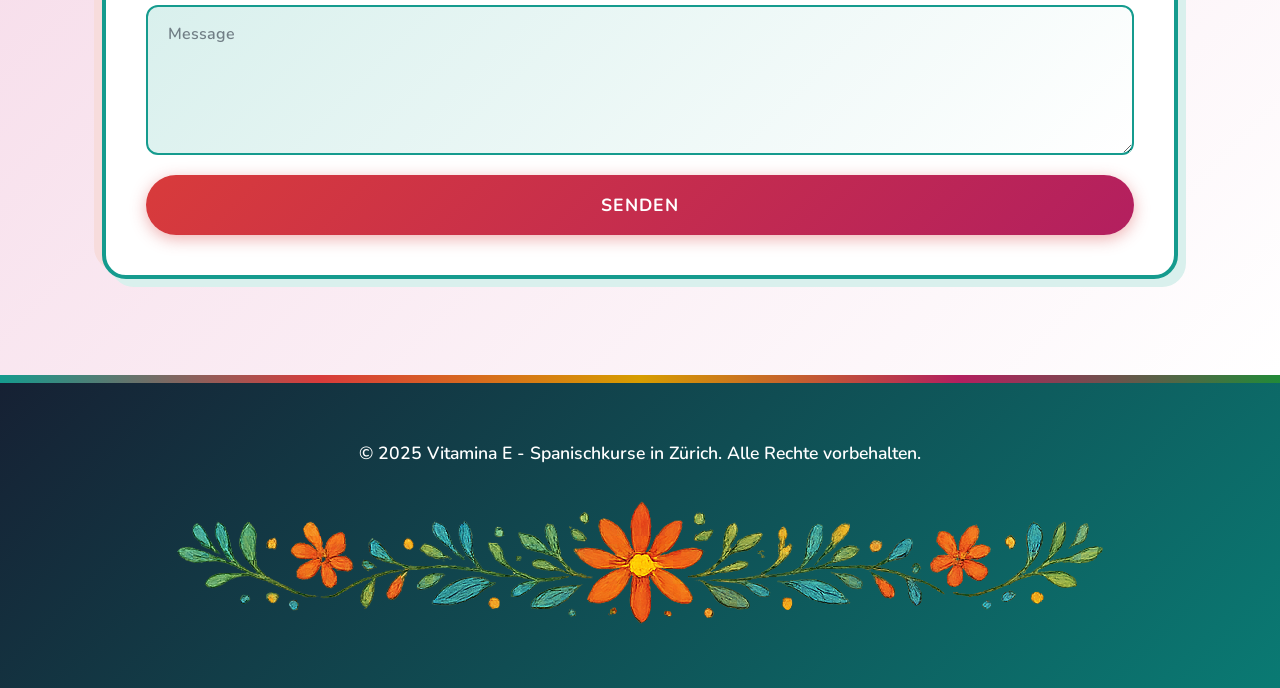
==== commit 411893d5: "mv konv-" ====
--- a/docs/index.html
+++ b/docs/index.html
@@ -14,7 +14,7 @@
 <body>
     <!-- Header with Image -->
     <div class="header-image-container">
-    <img alt="Vitamina E - Español con energía" class="header-image" src="logo_es.png"/>
+    <img alt="Vitamina E - Español con energía" class="page-header-image" src="logo_es.png"/>
     </div>
     <!-- Decorative Border -->
     <div class="otomi-border">
@@ -145,36 +145,36 @@
         </div>
         <div class="courses-grid">
         <!-- Course 1 --------------------------------------------------------------------------------------------------------------->
-        <div class="konv-main-container">
+        <div class="main-container">
             <!-- Border Box Container -->
-            <div class="konv-border-box">
+            <div class="border-box">
             <!-- Headline -->
-            <h1 class="konv-headline">
+            <h1 class="headline">
                 Standardkurse
             </h1>
             <!-- Two-Column Grid -->
-            <div class="konv-courses-grid">
+            <div class="courses-grid">
                 <!-- First Column: 60 Minutes -->
-                <div class="konv-course-card">
+                <div class="course-card">
                 <!-- Header Section -->
-                <header class="konv-header-banner">
-                    <img alt="60 Minuten" class="konv-header-image" src="blue_min_t.png"/>
+                <header class="header-banner">
+                    <img alt="60 Minuten" class="header-image" src="blue_min_t.png"/>
                     <span class="course-minutes">
                     60 Minuten
                     </span>
                 </header>
                 <!-- Pricing Section -->
-                <section class="konv-pricing-section">
+                <section class="pricing-section">
                     <!-- Hourly Pricing Banner -->
-                    <div class="konv-pricing-banner">
-                    <img alt="price" class="konv-pricing-image" src="arrow_orange2.png"/>
-                    <span class="konv-pricing-text">
+                    <div class="pricing-banner">
+                    <img alt="price" class="pricing-image" src="arrow_orange2.png"/>
+                    <span class="pricing-text">
                         54 CHF pro Lektion
                     </span>
                     </div>
                     <!-- Package Pricing Banner -->
-                    <div class="konv-package-banner">
-                    <img alt="price" class="konv-package-image" src="price_group_t.png"/>
+                    <div class="package-banner">
+                    <img alt="price" class="package-image" src="price_group_t.png"/>
                     <span class="package-price-text">
                         10er-Paket: 510 CHF
 		        (Spare 30 CHF)
@@ -182,72 +182,72 @@
                     </div>
                 </section>
                 <!-- Features Section - Now as unified block -->
-                <section class="konv-features-section">
+                <section class="features-section">
                     <!-- Feature 1: Dynamic Interaction -->
-                    <div class="konv-feature-item">
-                    <img class="konv-feature-image konv-icon-speech" src="chat_bubble2.png"/>
-                    <div class="konv-feature-text">
+                    <div class="feature-item">
+                    <img class="feature-image konv-icon-speech" src="chat_bubble2.png"/>
+                    <div class="feature-text">
                         Dynamische Interaktion mit praxisnaher Grammatik
                     </div>
                     </div>
                     <!-- Feature 2: Small Groups -->
-                    <div class="konv-feature-item">
-                    <img alt="👥" class="konv-feature-image konv-icon-group" src="group3.png"/>
-                    <div class="konv-feature-text">
+                    <div class="feature-item">
+                    <img alt="👥" class="feature-image konv-icon-group" src="group3.png"/>
+                    <div class="feature-text">
                         Kleine Gruppen für viel Raum zum Sprechen
                     </div>
                     </div>
                     <!-- Feature 3: Supplementary Materials -->
-                    <div class="konv-feature-item">
-                    <img alt="📚" class="konv-feature-image konv-icon-book" src="books2.png"/>
-                    <div class="konv-feature-text">
+                    <div class="feature-item">
+                    <img alt="📚" class="feature-image konv-icon-book" src="books2.png"/>
+                    <div class="feature-text">
                         Ergänzende Materialien (Kursbuch separat)
                     </div>
                     </div>
                     <!-- Feature 4: Individual Support -->
-                    <div class="konv-feature-item">
-                    <img alt="🎯" class="konv-feature-image konv-icon-person" src="individual_support_t.png"/>
-                    <div class="konv-feature-text">
+                    <div class="feature-item">
+                    <img alt="🎯" class="feature-image konv-icon-person" src="individual_support_t.png"/>
+                    <div class="feature-text">
                         Individuelle Betreuung und Beratung
                     </div>
                     </div>
                     <!-- Feature 5: Room Inclusive -->
-                    <div class="konv-feature-item">
-                    <img alt="🏢" class="konv-feature-image konv-icon-building" src="house_t.png"/>
-                    <div class="konv-feature-text">
+                    <div class="feature-item">
+                    <img alt="🏢" class="feature-image konv-icon-building" src="house_t.png"/>
+                    <div class="feature-text">
                         Raum inklusive
                     </div>
                     </div>
                     <!-- Feature 6: Lots of Fun -->
-                    <div class="konv-feature-item">
-                    <img alt="🎉" class="konv-feature-image konv-icon-func" src="party_t.png"/>
-                    <div class="konv-feature-text">
+                    <div class="feature-item">
+                    <img alt="🎉" class="feature-image konv-icon-func" src="party_t.png"/>
+                    <div class="feature-text">
                         Jede Menge Spaß und Motivation!
                     </div>
                     </div>
                 </section>
                 </div>
                 <!-- Second Column: 90 Minutes -->
-                <div class="konv-course-card">
+                <div class="course-card">
                 <!-- Header Section -->
-                <header class="konv-header-banner">
-                    <img alt="90 Minuten" class="konv-header-image" src="red_min_t.png"/>
+                <header class="header-banner">
+                    <img alt="90 Minuten" class="header-image" src="red_min_t.png"/>
                     <span class="course-minutes">
                     90 Minuten
                     </span>
                 </header>
                 <!-- Pricing Section -->
-                <section class="konv-pricing-section">
+                <section class="pricing-section">
                     <!-- Hourly Pricing Banner -->
-                    <div class="konv-pricing-banner">
-                    <img alt="price" class="konv-pricing-image" src="arrow_orange2.png"/>
-                    <span class="konv-pricing-text">
+                    <div class="pricing-banner">
+                    <img alt="price" class="pricing-image" src="arrow_orange2.png"/>
+                    <span class="pricing-text">
                         74 CHF pro Lektion
                     </span>
                     </div>
                     <!-- Package Pricing Banner -->
-                    <div class="konv-package-banner">
-                    <img alt="price" class="konv-package-image" src="price_group_t.png"/>
+                    <div class="package-banner">
+                    <img alt="price" class="package-image" src="price_group_t.png"/>
                     <span class="package-price-text">
                         10er-Paket: 700 CHF
 			    (Spare 40 CHF)
@@ -255,39 +255,39 @@
                     </div>
                 </section>
                 <!-- Features Section - Now as unified block -->
-                <section class="konv-features-section">
+                <section class="features-section">
                     <!-- Feature 1: Dynamic Interaction -->
-                    <div class="konv-feature-item">
-                    <img class="konv-feature-image konv-icon-speech" src="woman_talk_t.png"/>
-                    <div class="konv-feature-text">
+                    <div class="feature-item">
+                    <img class="feature-image konv-icon-speech" src="woman_talk_t.png"/>
+                    <div class="feature-text">
 					      Mehr Zeit zum Sprechen und aktiven Anwenden.
                     </div>
                     </div>
                     <!-- Feature 2: Small Groups -->
-                    <div class="konv-feature-item">
-                    <img alt="👥" class="konv-feature-image konv-icon-group" src="chat_bubble3_t.png"/>
-                    <div class="konv-feature-text">
+                    <div class="feature-item">
+                    <img alt="👥" class="feature-image konv-icon-group" src="chat_bubble3_t.png"/>
+                    <div class="feature-text">
                         Natürlichere und vertiefte Gespräche.
                     </div>
                     </div>
                     <!-- Feature 3: Supplementary Materials -->
-                    <div class="konv-feature-item">
-                    <img alt="✅" class="konv-feature-image konv-icon-book" src="green_check_t.png"/>
-                    <div class="konv-feature-text">
+                    <div class="feature-item">
+                    <img alt="✅" class="feature-image konv-icon-book" src="green_check_t.png"/>
+                    <div class="feature-text">
                         Mehr individuelle Korrekturen und persönliches Feedback.
                     </div>
                     </div>
                     <!-- Feature 4: Individual Support -->
-                    <div class="konv-feature-item">
-                    <img alt="💡" class="konv-feature-image konv-icon-person" src="bulb_t.png"/>
-                    <div class="konv-feature-text">
+                    <div class="feature-item">
+                    <img alt="💡" class="feature-image konv-icon-person" src="bulb_t.png"/>
+                    <div class="feature-text">
                         Raum für Fragen, Wiederholung und gezielte Vertiefung Zeit zum Ankommen, Üben und Festigen.
                     </div>
                     </div>
                     <!-- Feature 5: Room Inclusive -->
-                    <div class="konv-feature-item">
-                    <img alt="🏢" class="konv-feature-image konv-icon-building" src="house_t.png"/>
-                    <div class="konv-feature-text">
+                    <div class="feature-item">
+                    <img alt="🏢" class="feature-image konv-icon-building" src="house_t.png"/>
+                    <div class="feature-text">
                         Raum inklusive 
                     </div>
                     </div>
@@ -295,36 +295,36 @@
                 </div>
             </div>
             <!-- Description Section -->
-            <div class="konv-description-section">
-                <h2 class="konv-description-title">
+            <div class="description-section">
+                <h2 class="description-title">
                 Was dich erwartet:
                 </h2>
-                <p class="konv-description-text">
+                <p class="description-text">
                 Träumst du davon, Spanisch flüssig und sicher zu sprechen? Die Standardkurse begleiten dich Schritt für Schritt – praxisnah, abwechslungsreich und mit spürbaren Fortschritten.
                 </p>
                 <!-- Benefits List - Inline Style -->
-                <ul class="konv-benefits-list">
-                <li class="konv-benefit-item">
-                    <span class="konv-benefit-icon">
+                <ul class="benefits-list">
+                <li class="benefit-item">
+                    <span class="benefit-icon">
                     📋
                     </span>
                     Aktiv &amp; interaktiv: Übungen, die Spaß machen
                 </li>
-                <li class="konv-benefit-item">
-                    <span class="konv-benefit-icon">
+                <li class="benefit-item">
+                    <span class="benefit-icon">
                     🎯
                     </span>
                    Jedes Niveau ist in drei Module (z. B. A1.1, A1.2, A1.3) unterteilt.
 Ein Modul umfasst 10 Lektionen und kann flexibel im 60- oder 90-Minuten-Format gebucht werden.
                 </li>
-                <li class="konv-benefit-item">
-                    <span class="konv-benefit-icon">
+                <li class="benefit-item">
+                    <span class="benefit-icon">
                     ⚡
                     </span>
                     Flexibel &amp; auf dein Tempo abgestimmt
                 </li>
-                <li class="konv-benefit-item">
-                    <span class="konv-benefit-icon">
+                <li class="benefit-item">
+                    <span class="benefit-icon">
                     📍
                     </span>
                     Alle Fertigkeiten trainieren – Hören, Sprechen, Lesen, Schreiben
@@ -334,36 +334,36 @@
             </div>
         </div>
         <!-- Course 2 --------------------------------------------------------------------------------------------------------------->
-        <div class="konv-main-container">
+        <div class="main-container">
             <!-- Border Box Container -->
-            <div class="konv-border-box">
+            <div class="border-box">
             <!-- Headline -->
-            <h1 class="konv-headline">
+            <h1 class="headline">
                 Konversationskurse
             </h1>
             <!-- Two-Column Grid -->
-            <div class="konv-courses-grid">
+            <div class="courses-grid">
                 <!-- First Column: 60 Minutes -->
-                <div class="konv-course-card">
+                <div class="course-card">
                 <!-- Header Section -->
-                <header class="konv-header-banner">
-                    <img alt="60 Minuten" class="konv-header-image" src="blue_min_t.png"/>
+                <header class="header-banner">
+                    <img alt="60 Minuten" class="header-image" src="blue_min_t.png"/>
                     <span class="course-minutes">
                     60 Minuten
                     </span>
                 </header>
                 <!-- Pricing Section -->
-                <section class="konv-pricing-section">
+                <section class="pricing-section">
                     <!-- Hourly Pricing Banner -->
-                    <div class="konv-pricing-banner">
-                    <img alt="price" class="konv-pricing-image" src="arrow_orange2.png"/>
-                    <span class="konv-pricing-text">
+                    <div class="pricing-banner">
+                    <img alt="price" class="pricing-image" src="arrow_orange2.png"/>
+                    <span class="pricing-text">
                         50 CHF pro Lektion
                     </span>
                     </div>
                     <!-- Package Pricing Banner -->
-                    <div class="konv-package-banner">
-                    <img alt="price" class="konv-package-image" src="price_group_t.png"/>
+                    <div class="package-banner">
+                    <img alt="price" class="package-image" src="price_group_t.png"/>
                     <span class="package-price-text">
                         10er-Paket: 475 CHF
 			    (Spare 25 CHF)
@@ -371,72 +371,72 @@
                     </div>
                 </section>
                 <!-- Features Section - Now as unified block -->
-                <section class="konv-features-section">
+                <section class="features-section">
                     <!-- Feature 1: Dynamic Interaction -->
-                    <div class="konv-feature-item">
-                    <img class="konv-feature-image konv-icon-speech" src="chat_bubble2.png"/>
-                    <div class="konv-feature-text">
+                    <div class="feature-item">
+                    <img class="feature-image konv-icon-speech" src="chat_bubble2.png"/>
+                    <div class="feature-text">
                         Praxisnah &amp; interaktiv
                     </div>
                     </div>
                     <!-- Feature 2: Small Groups -->
-                    <div class="konv-feature-item">
-                    <img alt="👥" class="konv-feature-image konv-icon-group" src="group3.png"/>
-                    <div class="konv-feature-text">
+                    <div class="feature-item">
+                    <img alt="👥" class="feature-image konv-icon-group" src="group3.png"/>
+                    <div class="feature-text">
                         Kleine Gruppen 
                     </div>
                     </div>
                     <!-- Feature 3: Supplementary Materials -->
-                    <div class="konv-feature-item">
-                    <img alt="📚" class="konv-feature-image konv-icon-book" src="books2.png"/>
-                    <div class="konv-feature-text">
+                    <div class="feature-item">
+                    <img alt="📚" class="feature-image konv-icon-book" src="books2.png"/>
+                    <div class="feature-text">
                         Ergänzende Materialien (Kursbuch separat)
                     </div>
                     </div>
                     <!-- Feature 4: Individual Support -->
-                    <div class="konv-feature-item">
-                    <img alt="🎯" class="konv-feature-image konv-icon-person" src="individual_support_t.png"/>
-                    <div class="konv-feature-text">
+                    <div class="feature-item">
+                    <img alt="🎯" class="feature-image konv-icon-person" src="individual_support_t.png"/>
+                    <div class="feature-text">
                        Fokus auf Sprechen &amp; Zuhören
                     </div>
                     </div>
                     <!-- Feature 5: Room Inclusive -->
-                    <div class="konv-feature-item">
-                    <img alt="🏢" class="konv-feature-image konv-icon-building" src="house_t.png"/>
-                    <div class="konv-feature-text">
+                    <div class="feature-item">
+                    <img alt="🏢" class="feature-image konv-icon-building" src="house_t.png"/>
+                    <div class="feature-text">
                         Raum inklusive
                     </div>
                     </div>
                     <!-- Feature 6: Lots of Fun -->
-                    <div class="konv-feature-item">
-                    <img alt="🎉" class="konv-feature-image konv-icon-func" src="party_t.png"/>
-                    <div class="konv-feature-text">
+                    <div class="feature-item">
+                    <img alt="🎉" class="feature-image konv-icon-func" src="party_t.png"/>
+                    <div class="feature-text">
                         Jede Menge Spaß!
                     </div>
                     </div>
                 </section>
                 </div>
                 <!-- Second Column: 90 Minutes -->
-                <div class="konv-course-card">
+                <div class="course-card">
                 <!-- Header Section -->
-                <header class="konv-header-banner">
-                    <img alt="90 Minuten" class="konv-header-image" src="red_min_t.png"/>
+                <header class="header-banner">
+                    <img alt="90 Minuten" class="header-image" src="red_min_t.png"/>
                     <span class="course-minutes">
                     90 Minuten
                     </span>
                 </header>
                 <!-- Pricing Section -->
-                <section class="konv-pricing-section">
+                <section class="pricing-section">
                     <!-- Hourly Pricing Banner -->
-                    <div class="konv-pricing-banner">
-                    <img alt="price" class="konv-pricing-image" src="arrow_orange2.png"/>
-                    <span class="konv-pricing-text">
+                    <div class="pricing-banner">
+                    <img alt="price" class="pricing-image" src="arrow_orange2.png"/>
+                    <span class="pricing-text">
                         70 CHF pro Lektion
                     </span>
                     </div>
                     <!-- Package Pricing Banner -->
-                    <div class="konv-package-banner">
-                    <img alt="price" class="konv-package-image" src="price_group_t.png"/>
+                    <div class="package-banner">
+                    <img alt="price" class="package-image" src="price_group_t.png"/>
                     <span class="package-price-text">
                         10er-Paket: 665 CHF
 			    (Spare 35 CHF)
@@ -444,42 +444,42 @@
                     </div>
                 </section>
                 <!-- Features Section - Now as unified block -->
-                <section class="konv-features-section">
+                <section class="features-section">
 
 		  
   
                     <!-- Feature 1: Dynamic Interaction -->
-                    <div class="konv-feature-item">
-                    <img class="konv-feature-image konv-icon-speech" src="woman_talk_t.png"/>
-                    <div class="konv-feature-text">
+                    <div class="feature-item">
+                    <img class="feature-image konv-icon-speech" src="woman_talk_t.png"/>
+                    <div class="feature-text">
                         Intensiver &amp; vertiefend
                     </div>
                     </div>
                     <!-- Feature 2: Small Groups -->
-                    <div class="konv-feature-item">
-                    <img alt="👥" class="konv-feature-image konv-icon-group" src="conversations_t.png"/>
-                    <div class="konv-feature-text">
+                    <div class="feature-item">
+                    <img alt="👥" class="feature-image konv-icon-group" src="conversations_t.png"/>
+                    <div class="feature-text">
                         Mehr Zeit für individuelle Gespräche
                     </div>
                     </div>
                     <!-- Feature 3: Supplementary Materials -->
-                    <div class="konv-feature-item">
-                    <img alt="📚" class="konv-feature-image konv-icon-book" src="individual_support_t.png"/>
-                    <div class="konv-feature-text">
+                    <div class="feature-item">
+                    <img alt="📚" class="feature-image konv-icon-book" src="individual_support_t.png"/>
+                    <div class="feature-text">
                         Feedback &amp; gezielte Übungen
                     </div>
                     </div>
                     <!-- Feature 4: Individual Support -->
-                    <div class="konv-feature-item">
-                    <img alt="🎯" class="konv-feature-image konv-icon-person" src="individual_support_2_t.png"/>
-                    <div class="konv-feature-text">
+                    <div class="feature-item">
+                    <img alt="🎯" class="feature-image konv-icon-person" src="individual_support_2_t.png"/>
+                    <div class="feature-text">
                         Raum für Austausch &amp; Übung
                     </div>
                     </div>
                     <!-- Feature 5: Room Inclusive -->
-                    <div class="konv-feature-item">
-                    <img alt="🏢" class="konv-feature-image konv-icon-building" src="house_t.png"/>
-                    <div class="konv-feature-text">
+                    <div class="feature-item">
+                    <img alt="🏢" class="feature-image konv-icon-building" src="house_t.png"/>
+                    <div class="feature-text">
                         Raum inklusive
                     </div>
                     </div>
@@ -487,36 +487,36 @@
                 </div>
             </div>
             <!-- Description Section -->
-            <div class="konv-description-section">
-                <h2 class="konv-description-title">
+            <div class="description-section">
+                <h2 class="description-title">
                 Konversationskurse
                 </h2>
-                <p class="konv-description-text">
+                <p class="description-text">
                
 Ideal ab A2/B1, wenn du bereits Grundkenntnisse hast und mehr Sicherheit gewinnen möchtest. Jede Stunde bringt dich weiter: neue Worte, neue Begegnungen und mehr Selbstvertrauen beim Sprechen.
                 </p>
                 <!-- Benefits List - Inline Style -->
-                <ul class="konv-benefits-list">
-                <li class="konv-benefit-item">
-                    <span class="konv-benefit-icon">
+                <ul class="benefits-list">
+                <li class="benefit-item">
+                    <span class="benefit-icon">
                     📋
                     </span>
                     Praxisnah &amp; interaktiv – Sprechen, diskutieren und üben in realen Kommunikationssituationen.
                 </li>
-                <li class="konv-benefit-item">
-                    <span class="konv-benefit-icon">
+                <li class="benefit-item">
+                    <span class="benefit-icon">
                     🎯
                     </span>
                     Klare Lernziele – Gezielte Übungen zur Verbesserung der mündlichen Ausdrucksfähigkeit.
                 </li>
-                <li class="konv-benefit-item">
-                    <span class="konv-benefit-icon">
+                <li class="benefit-item">
+                    <span class="benefit-icon">
                     ⚡
                     </span>
                     Flexible Methodik – Anpassbar an dein Lerntempo und deine Interessen.
                 </li>
-                <li class="konv-benefit-item">
-                    <span class="konv-benefit-icon">
+                <li class="benefit-item">
+                    <span class="benefit-icon">
                     📍
                     </span>
                     Kommunikation &amp; Hörverständnis – Fokus auf Sprechen und Zuhören, Grammatik nach GER-Niveau unterstützt den Ausdruck
@@ -526,36 +526,36 @@
             </div>
         </div>
         <!-- Course 3 --------------------------------------------------------------------------------------------------------------->
-        <div class="konv-main-container">
+        <div class="main-container">
             <!-- Border Box Container -->
-            <div class="konv-border-box">
+            <div class="border-box">
             <!-- Headline -->
-            <h1 class="konv-headline">
+            <h1 class="headline">
                 Privatkurse
             </h1>
             <!-- Two-Column Grid -->
-            <div class="konv-courses-grid">
+            <div class="courses-grid">
                 <!-- First Column: 60 Minutes -->
-                <div class="konv-course-card">
+                <div class="course-card">
                 <!-- Header Section -->
-                <header class="konv-header-banner">
-                    <img alt="60 Minuten" class="konv-header-image" src="blue_min_t.png"/>
+                <header class="header-banner">
+                    <img alt="60 Minuten" class="header-image" src="blue_min_t.png"/>
                     <span class="course-minutes">
                     60 Minuten
                     </span>
                 </header>
                 <!-- Pricing Section -->
-                <section class="konv-pricing-section">
+                <section class="pricing-section">
                     <!-- Hourly Pricing Banner -->
-                    <div class="konv-pricing-banner">
-                    <img alt="price" class="konv-pricing-image" src="arrow_orange2.png"/>
-                    <span class="konv-pricing-text">
+                    <div class="pricing-banner">
+                    <img alt="price" class="pricing-image" src="arrow_orange2.png"/>
+                    <span class="pricing-text">
                        90 CHF pro Lektion
                     </span>
                     </div>
                     <!-- Package Pricing Banner -->
-                    <div class="konv-package-banner">
-                    <img alt="price" class="konv-package-image" src="price_group_t.png"/>
+                    <div class="package-banner">
+                    <img alt="price" class="package-image" src="price_group_t.png"/>
                     <span class="package-price-text">
                         10er-Paket: 850 CHF
             		    (Spare 50 CHF)
@@ -563,72 +563,72 @@
                     </div>
                 </section>
                 <!-- Features Section - Now as unified block -->
-                <section class="konv-features-section">
+                <section class="features-section">
                     <!-- Feature 1: Dynamic Interaction -->
-                    <div class="konv-feature-item">
-                    <img class="konv-feature-image konv-icon-speech" src="chat_bubble2.png"/>
-                    <div class="konv-feature-text">
+                    <div class="feature-item">
+                    <img class="feature-image konv-icon-speech" src="chat_bubble2.png"/>
+                    <div class="feature-text">
                         Persönliche Betreuung &amp; praxisnah
                     </div>
                     </div>
                     <!-- Feature 2: Small Groups -->
-                    <div class="konv-feature-item">
-                    <img alt="👥" class="konv-feature-image konv-icon-group" src="group3.png"/>
-                    <div class="konv-feature-text">
+                    <div class="feature-item">
+                    <img alt="👥" class="feature-image konv-icon-group" src="group3.png"/>
+                    <div class="feature-text">
                         Einzelunterricht nach deinem Tempo
                     </div>
                     </div>
                     <!-- Feature 3: Supplementary Materials -->
-                    <div class="konv-feature-item">
-                    <img alt="📚" class="konv-feature-image konv-icon-book" src="books2.png"/>
-                    <div class="konv-feature-text">
+                    <div class="feature-item">
+                    <img alt="📚" class="feature-image konv-icon-book" src="books2.png"/>
+                    <div class="feature-text">
                         Ergänzende Materialien (Kursbuch separat)
                     </div>
                     </div>
                     <!-- Feature 4: Individual Support -->
-                    <div class="konv-feature-item">
-                    <img alt="🎯" class="konv-feature-image konv-icon-person" src="individual_support_t.png"/>
-                    <div class="konv-feature-text">
+                    <div class="feature-item">
+                    <img alt="🎯" class="feature-image konv-icon-person" src="individual_support_t.png"/>
+                    <div class="feature-text">
                         Individuelle Betreuung
                     </div>
                     </div>
                     <!-- Feature 5: Room Inclusive -->
-                    <div class="konv-feature-item">
-                    <img alt="🏢" class="konv-feature-image konv-icon-building" src="house_t.png"/>
-                    <div class="konv-feature-text">
+                    <div class="feature-item">
+                    <img alt="🏢" class="feature-image konv-icon-building" src="house_t.png"/>
+                    <div class="feature-text">
                         Raum inklusive
                     </div>
                     </div>
                     <!-- Feature 6: Lots of Fun -->
-                    <div class="konv-feature-item">
-                    <img alt="🎉" class="konv-feature-image konv-icon-func" src="party_t.png"/>
-                    <div class="konv-feature-text">
+                    <div class="feature-item">
+                    <img alt="🎉" class="feature-image konv-icon-func" src="party_t.png"/>
+                    <div class="feature-text">
                         Jede Menge Spaß und Motivation!
                     </div>
                     </div>
                 </section>
                 </div>
                 <!-- Second Column: 90 Minutes -->
-                <div class="konv-course-card">
+                <div class="course-card">
                 <!-- Header Section -->
-                <header class="konv-header-banner">
-                    <img alt="90 Minuten" class="konv-header-image" src="red_min_t.png"/>
+                <header class="header-banner">
+                    <img alt="90 Minuten" class="header-image" src="red_min_t.png"/>
                     <span class="course-minutes">
                     90 Minuten
                     </span>
                 </header>
                 <!-- Pricing Section -->
-                <section class="konv-pricing-section">
+                <section class="pricing-section">
                     <!-- Hourly Pricing Banner -->
-                    <div class="konv-pricing-banner">
-                    <img alt="price" class="konv-pricing-image" src="arrow_orange2.png"/>
-                    <span class="konv-pricing-text">
+                    <div class="pricing-banner">
+                    <img alt="price" class="pricing-image" src="arrow_orange2.png"/>
+                    <span class="pricing-text">
                         120 CHF pro Lektion
                     </span>
                     </div>
                     <!-- Package Pricing Banner -->
-                    <div class="konv-package-banner">
-                    <img alt="price" class="konv-package-image" src="price_group_t.png"/>
+                    <div class="package-banner">
+                    <img alt="price" class="package-image" src="price_group_t.png"/>
                     <span class="package-price-text">
                         10er-Paket: 1150 CHF
                             (Spare 50 CHF)
@@ -636,39 +636,39 @@
                     </div>
                 </section>
                 <!-- Features Section - Now as unified block -->
-                <section class="konv-features-section">
+                <section class="features-section">
                     <!-- Feature 1: Dynamic Interaction -->
-                    <div class="konv-feature-item">
-                    <img class="konv-feature-image konv-icon-speech" src="woman_talk_t.png"/>
-                    <div class="konv-feature-text">
+                    <div class="feature-item">
+                    <img class="feature-image konv-icon-speech" src="woman_talk_t.png"/>
+                    <div class="feature-text">
 					      Mehr Zeit zum Üben &amp; Vertiefen 
                     </div>
                     </div>
                     <!-- Feature 2: Small Groups -->
-                    <div class="konv-feature-item">
-                    <img alt="👥" class="konv-feature-image konv-icon-group" src="conversations_t.png"/>
-                    <div class="konv-feature-text">
+                    <div class="feature-item">
+                    <img alt="👥" class="feature-image konv-icon-group" src="conversations_t.png"/>
+                    <div class="feature-text">
 					      Vielfältige und bereichernde Gespräche – Themen ausführlich erkunden und diskutieren
                     </div>
                     </div>
                     <!-- Feature 3: Supplementary Materials -->
-                    <div class="konv-feature-item">
-                    <img alt="📚" class="konv-feature-image konv-icon-book" src="individual_support_t.png"/>
-                    <div class="konv-feature-text">
+                    <div class="feature-item">
+                    <img alt="📚" class="feature-image konv-icon-book" src="individual_support_t.png"/>
+                    <div class="feature-text">
 					      Individuelles Feedback und freier Austausch – gezielte Hinweise und Raum für eigene Ideen
                     </div>
                     </div>
                     <!-- Feature 4: Individual Support -->
-                    <div class="konv-feature-item">
-                    <img alt="🎯" class="konv-feature-image konv-icon-person" src="individual_support_2_t.png"/>
-                    <div class="konv-feature-text">
+                    <div class="feature-item">
+                    <img alt="🎯" class="feature-image konv-icon-person" src="individual_support_2_t.png"/>
+                    <div class="feature-text">
 					      Flexibles Übungsumfeld – entspannt üben, entdecken und selbstbewusst ausdrücken
                     </div>
                     </div>
                     <!-- Feature 5: Room Inclusive -->
-                    <div class="konv-feature-item">
-                    <img alt="🏢" class="konv-feature-image konv-icon-building" src="house_t.png"/>
-                    <div class="konv-feature-text">
+                    <div class="feature-item">
+                    <img alt="🏢" class="feature-image konv-icon-building" src="house_t.png"/>
+                    <div class="feature-text">
                         Raum inklusive
                     </div>
                     </div>
@@ -676,37 +676,37 @@
                 </div>
             </div>
             <!-- Description Section -->
-            <div class="konv-description-section">
-                <h2 class="konv-description-title">
+            <div class="description-section">
+                <h2 class="description-title">
                 Ganz auf dich zugeschnitten
                 </h2>
-                <p class="konv-description-text">
+                <p class="description-text">
                 Dein Weg mit Privatkursen
 Tauche ein in die spanische Sprache – Stunde für Stunde wachsen deine Worte, deine Sicherheit und deine Freude. Ganz individuell, so wie du es brauchst, vor Ort oder online.
 
                 </p>
                 <!-- Benefits List - Inline Style -->
-                <ul class="konv-benefits-list">
-                <li class="konv-benefit-item">
-                    <span class="konv-benefit-icon">
+                <ul class="benefits-list">
+                <li class="benefit-item">
+                    <span class="benefit-icon">
                     📋
                     </span>
                     Individuell &amp; persönlich – Unterricht, der auf Ihre Bedürfnisse und Ziele zugeschnitten ist
                 </li>
-                <li class="konv-benefit-item">
-                    <span class="konv-benefit-icon">
+                <li class="benefit-item">
+                    <span class="benefit-icon">
                     🎯
                     </span>
                     Gezielte Lernziele – Fokus auf genau die Themen, die für dich relevant sind
                 </li>
-                <li class="konv-benefit-item">
-                    <span class="konv-benefit-icon">
+                <li class="benefit-item">
+                    <span class="benefit-icon">
                     ⚡
                     </span>
                     Maximale Flexibilität – Anpassung an dein Lerntempo, Terminplanung und Lernstil
                 </li>
-                <li class="konv-benefit-item">
-                    <span class="konv-benefit-icon">
+                <li class="benefit-item">
+                    <span class="benefit-icon">
                     📍
                     </span>
                     Aktive Kommunikation &amp; Praxis – Intensives Sprechen, Hören und Schreiben 
@@ -716,36 +716,36 @@
             </div>
         </div>
         <!-- Course 4 --------------------------------------------------------------------------------------------------------------->
-        <div class="konv-main-container">
+        <div class="main-container">
             <!-- Border Box Container -->
-            <div class="konv-border-box">
+            <div class="border-box">
             <!-- Headline -->
-            <h1 class="konv-headline">
+            <h1 class="headline">
                 Reisekurse
             </h1>
             <!-- Two-Column Grid -->
-            <div class="konv-courses-grid">
+            <div class="courses-grid">
                 <!-- First Column: 60 Minutes -->
-                <div class="konv-course-card">
+                <div class="course-card">
                 <!-- Header Section -->
-                <header class="konv-header-banner">
-                    <img alt="60 Minuten" class="konv-header-image" src="blue_min_t.png"/>
+                <header class="header-banner">
+                    <img alt="60 Minuten" class="header-image" src="blue_min_t.png"/>
                     <span class="course-minutes">
                     60 Minuten
                     </span>
                 </header>
                 <!-- Pricing Section -->
-                <section class="konv-pricing-section">
+                <section class="pricing-section">
                     <!-- Hourly Pricing Banner -->
-                    <div class="konv-pricing-banner">
-                    <img alt="price" class="konv-pricing-image" src="arrow_orange2.png"/>
-                    <span class="konv-pricing-text">
+                    <div class="pricing-banner">
+                    <img alt="price" class="pricing-image" src="arrow_orange2.png"/>
+                    <span class="pricing-text">
                         54 CHF pro Lektion
                     </span>
                     </div>
                     <!-- Package Pricing Banner -->
-                    <div class="konv-package-banner">
-                    <img alt="price" class="konv-package-image" src="price_group_t.png"/>
+                    <div class="package-banner">
+                    <img alt="price" class="package-image" src="price_group_t.png"/>
                     <span class="package-price-text">
                         10er-Paket: 510 CHF
             		    (Spare 30 CHF)
@@ -753,72 +753,72 @@
                     </div>
                 </section>
                 <!-- Features Section - Now as unified block -->
-                <section class="konv-features-section">
+                <section class="features-section">
                     <!-- Feature 1: Dynamic Interaction -->
-                    <div class="konv-feature-item">
-                    <img class="konv-feature-image konv-icon-speech" src="chat_bubble2.png"/>
-                    <div class="konv-feature-text">
+                    <div class="feature-item">
+                    <img class="feature-image konv-icon-speech" src="chat_bubble2.png"/>
+                    <div class="feature-text">
                         Dynamische Interaktion &amp; praxisnahe Grammatik
                     </div>
                     </div>
                     <!-- Feature 2: Small Groups -->
-                    <div class="konv-feature-item">
-                    <img alt="👥" class="konv-feature-image konv-icon-group" src="group3.png"/>
-                    <div class="konv-feature-text">
+                    <div class="feature-item">
+                    <img alt="👥" class="feature-image konv-icon-group" src="group3.png"/>
+                    <div class="feature-text">
                         Kleine Gruppen für volle Aufmerksamkeit
                     </div>
                     </div>
                     <!-- Feature 3: Supplementary Materials -->
-                    <div class="konv-feature-item">
-                    <img alt="📚" class="konv-feature-image konv-icon-book" src="books2.png"/>
-                    <div class="konv-feature-text">
+                    <div class="feature-item">
+                    <img alt="📚" class="feature-image konv-icon-book" src="books2.png"/>
+                    <div class="feature-text">
                         Ergänzende Materialien (Kursbuch separat)
                     </div>
                     </div>
                     <!-- Feature 4: Individual Support -->
-                    <div class="konv-feature-item">
-                    <img alt="🎯" class="konv-feature-image konv-icon-person" src="individual_support_t.png"/>
-                    <div class="konv-feature-text">
+                    <div class="feature-item">
+                    <img alt="🎯" class="feature-image konv-icon-person" src="individual_support_t.png"/>
+                    <div class="feature-text">
                         Individuelle Betreuung
                     </div>
                     </div>
                     <!-- Feature 5: Room Inclusive -->
-                    <div class="konv-feature-item">
-                    <img alt="🏢" class="konv-feature-image konv-icon-building" src="house_t.png"/>
-                    <div class="konv-feature-text">
+                    <div class="feature-item">
+                    <img alt="🏢" class="feature-image konv-icon-building" src="house_t.png"/>
+                    <div class="feature-text">
                         Raum inklusive
                     </div>
                     </div>
                     <!-- Feature 6: Lots of Fun -->
-                    <div class="konv-feature-item">
-                    <img alt="🎉" class="konv-feature-image konv-icon-func" src="party_t.png"/>
-                    <div class="konv-feature-text">
+                    <div class="feature-item">
+                    <img alt="🎉" class="feature-image konv-icon-func" src="party_t.png"/>
+                    <div class="feature-text">
                         Jede Menge Spaß!
                     </div>
                     </div>
                 </section>
                 </div>
                 <!-- Second Column: 90 Minutes -->
-                <div class="konv-course-card">
+                <div class="course-card">
                 <!-- Header Section -->
-                <header class="konv-header-banner">
-                    <img alt="90 Minuten" class="konv-header-image" src="red_min_t.png"/>
+                <header class="header-banner">
+                    <img alt="90 Minuten" class="header-image" src="red_min_t.png"/>
                     <span class="course-minutes">
                     90 Minuten
                     </span>
                 </header>
                 <!-- Pricing Section -->
-                <section class="konv-pricing-section">
+                <section class="pricing-section">
                     <!-- Hourly Pricing Banner -->
-                    <div class="konv-pricing-banner">
-                    <img alt="price" class="konv-pricing-image" src="arrow_orange2.png"/>
-                    <span class="konv-pricing-text">
+                    <div class="pricing-banner">
+                    <img alt="price" class="pricing-image" src="arrow_orange2.png"/>
+                    <span class="pricing-text">
                         74 CHF pro Lektion
                     </span>
                     </div>
                     <!-- Package Pricing Banner -->
-                    <div class="konv-package-banner">
-                    <img alt="price" class="konv-package-image" src="price_group_t.png"/>
+                    <div class="package-banner">
+                    <img alt="price" class="package-image" src="price_group_t.png"/>
                     <span class="package-price-text">
                         10er-Paket: 700 CHF
             		    (Spare 40 CHF)
@@ -826,47 +826,47 @@
                     </div>
                 </section>
                 <!-- Features Section - Now as unified block -->
-                <section class="konv-features-section">
+                <section class="features-section">
                     <!-- Feature 1: Dynamic Interaction -->
-                    <div class="konv-feature-item">
-                    <img class="konv-feature-image konv-icon-speech" src="chat_bubble2.png"/>
-                    <div class="konv-feature-text">
+                    <div class="feature-item">
+                    <img class="feature-image konv-icon-speech" src="chat_bubble2.png"/>
+                    <div class="feature-text">
                         Mehr Zeit zum Üben &amp; Vertiefen
                     </div>
                     </div>
                     <!-- Feature 2: Small Groups -->
-                    <div class="konv-feature-item">
-                    <img alt="👥" class="konv-feature-image konv-icon-group" src="woman_talk_t.png"/>
-                    <div class="konv-feature-text">
+                    <div class="feature-item">
+                    <img alt="👥" class="feature-image konv-icon-group" src="woman_talk_t.png"/>
+                    <div class="feature-text">
 					      Vertiefung der Sprachkenntnisse – mehr Zeit, um Vokabular und Redewendungen zu festigen.
                     </div>
                     </div>
                     <!-- Feature 3: Supplementary Materials -->
-                    <div class="konv-feature-item">
-                    <img alt="📚" class="konv-feature-image konv-icon-book" src="two_people_talk_t.png"/>
-                    <div class="konv-feature-text">
+                    <div class="feature-item">
+                    <img alt="📚" class="feature-image konv-icon-book" src="two_people_talk_t.png"/>
+                    <div class="feature-text">
 					      Ausführliche, praxisnahe Gespräche – intensivere Rollenspiele und reale Szenarien.
                     </div>
                     </div>
                     <!-- Feature 4: Individual Support -->
-                    <div class="konv-feature-item">
-                    <img alt="🎯" class="konv-feature-image konv-icon-person" src="individual_support_t.png"/>
-                    <div class="konv-feature-text">
+                    <div class="feature-item">
+                    <img alt="🎯" class="feature-image konv-icon-person" src="individual_support_t.png"/>
+                    <div class="feature-text">
 					      Individuelles Feedback und freier Austausch – persönliche Tipps für typische Reisesituationen.
                     </div>
                     </div>
                     <!-- Feature 6: Lots of Fun -->
-                    <div class="konv-feature-item">
-                    <img alt="🎉" class="konv-feature-image konv-icon-func" src="individual_support_2_t.png"/>
-                    <div class="konv-feature-text">
+                    <div class="feature-item">
+                    <img alt="🎉" class="feature-image konv-icon-func" src="individual_support_2_t.png"/>
+                    <div class="feature-text">
                         Selbstbewusst in Alltagssituationen kommunizieren
                     </div>
                     </div>
 	    
                     <!-- Feature 5: Room Inclusive -->
-                    <div class="konv-feature-item">
-                    <img alt="🏢" class="konv-feature-image konv-icon-building" src="house_t.png"/>
-                    <div class="konv-feature-text">
+                    <div class="feature-item">
+                    <img alt="🏢" class="feature-image konv-icon-building" src="house_t.png"/>
+                    <div class="feature-text">
                         Raum inklusive.
                     </div>
                     </div>
@@ -874,36 +874,36 @@
                 </div>
             </div>
             <!-- Description Section -->
-            <div class="konv-description-section">
-                <h2 class="konv-description-title">
+            <div class="description-section">
+                <h2 class="description-title">
                 Praxisnah &amp; interaktiv
                 </h2>
-                <p class="konv-description-text">
+                <p class="description-text">
                 Bereit für deine Reise?
 Lerne praxisnah Spanisch für Hotels, Restaurants, Transport und Freizeitaktivitäten – Schritt für Schritt wirst du sicherer, flüssiger und genießt deine Reise noch mehr.
                 </p>
                 <!-- Benefits List - Inline Style -->
-                <ul class="konv-benefits-list">
-                <li class="konv-benefit-item">
-                    <span class="konv-benefit-icon">
+                <ul class="benefits-list">
+                <li class="benefit-item">
+                    <span class="benefit-icon">
                     📋
                     </span>
                     Praktisch &amp; interaktiv – Lerne , dich in alltäglichen Reisesituationen sicher zu verständigen.
                 </li>
-                <li class="konv-benefit-item">
-                    <span class="konv-benefit-icon">
+                <li class="benefit-item">
+                    <span class="benefit-icon">
                     🎯
                     </span>
                     Klare Lernziele – Fokus auf Vokabular, Redewendungen und Situationen, die für Reisen relevant sind.
                 </li>
-                <li class="konv-benefit-item">
-                    <span class="konv-benefit-icon">
+                <li class="benefit-item">
+                    <span class="benefit-icon">
                     ⚡
                     </span>
                     Flexible Methodik – Anpassbar an dein Lerntempo und deine Reisepläne.
                 </li>
-                <li class="konv-benefit-item">
-                    <span class="konv-benefit-icon">
+                <li class="benefit-item">
+                    <span class="benefit-icon">
                     📍
                     </span>
                     Sprechen &amp; Hören im Alltag – Übungen für Kommunikation im Hotel, Restaurant, Transport und Freizeit.
@@ -913,88 +913,88 @@
             </div>
         </div>
         <!-- Course 5 --------------------------------------------------------------------------------------------------------------->
-        <div class="konv-main-container">
+        <div class="main-container">
             <!-- Border Box Container -->
-            <div class="konv-border-box">
+            <div class="border-box">
             <!-- Headline -->
-            <h1 class="konv-headline">
+            <h1 class="headline">
                 DELE Prüfungs-vorbereitung
             </h1>
             <!-- Description Section Only (No Pricing Grid) -->
-            <div class="konv-description-section">
-                <h2 class="konv-description-title">
+            <div class="description-section">
+                <h2 class="description-title">
                 Offizielles internationales Spanisch-Zertifikat
                 </h2>
-                <p class="konv-description-text">
+                <p class="description-text">
                 
 Erreiche dein gewünschtes Spanischniveau und sichere dir das offiziell anerkannte DELE-Zertifikat – von A2 bis C1 – Schritt für Schritt, klar, effizient und motivierend. Preis nach Absprache. 
                 </p>
                 <!-- Benefits List - Inline Style -->
-                <ul class="konv-benefits-list">
-                <li class="konv-benefit-item">
-                    <span class="konv-benefit-icon">
+                <ul class="benefits-list">
+                <li class="benefit-item">
+                    <span class="benefit-icon">
                     📚
                     </span>
                     Praxisnahe Übungen nach offiziellem Prüfungsformat
                 </li>
-                <li class="konv-benefit-item">
-                    <span class="konv-benefit-icon">
+                <li class="benefit-item">
+                    <span class="benefit-icon">
                     🎯
                     </span>
                     Gezieltes Training aller Prüfungsfähigkeiten
                 </li>
-                <li class="konv-benefit-item">
-                    <span class="konv-benefit-icon">
+                <li class="benefit-item">
+                    <span class="benefit-icon">
                     🧠
                     </span>
                     Klare Strategien für jede Prüfungsaufgabe
                 </li>
-                <li class="konv-benefit-item">
-                    <span class="konv-benefit-icon">
+                <li class="benefit-item">
+                    <span class="benefit-icon">
                     🚀
                     </span>
                     Schneller Fortschritt mit konkreten Zielen
                 </li>
                 </ul>
-                <p class="konv-description-text">
+                <p class="description-text">
                 Dein Weg zum DELE-Zertifikat – klar, motivierend und erfolgreich!
                 </p>
             </div>
             </div>
         </div>
         <!-- Course 6 --------------------------------------------------------------------------------------------------------------->
-        <div class="konv-main-container">
+        <div class="main-container">
             <!-- Border Box Container -->
-            <div class="konv-border-box">
+            <div class="border-box">
             <!-- Headline -->
-            <h1 class="konv-headline">
+            <h1 class="headline">
                 Firmenkurse
             </h1>
             <!-- Description Section Only (No Pricing Grid) -->
-            <div class="konv-description-section">
-                <h2 class="konv-description-title">
+            <div class="description-section">
+                <h2 class="description-title">
                 Spanisch für den Berufsalltag
                 </h2>
-                <p class="konv-description-text">
+                <p class="description-text">
                 Schritt für Schritt wachsen Kompetenz, Selbstvertrauen und Sicherheit im Spanisch – damit Ihr Team souverän kommuniziert und erfolgreich agiert.
 					Praxisnah, effizient und motivierend – ideal für Geschäftsreisen, Meetings und Kund:innenkontakte. Preis nach Absprache. 
                 </p>
                 <!-- Benefits List - Inline Style -->
-                <ul class="konv-benefits-list">
-                <li class="konv-benefit-item">
-                    <span class="konv-benefit-icon">
+                <ul class="benefits-list">
+                <li class="benefit-item">
+                    <span class="benefit-icon">
                     🎯
                     </span>
                     Individuell zugeschnitten: Inhalte und Themen werden genau auf Ihr Team und die Ziele Ihres Unternehmens abgestimmt
                 </li>
-                <li class="konv-benefit-item">
-                    <span class="konv-benefit-icon">
+                <li class="benefit-item">
+                    <span class="benefit-icon">
                     💬
                     </span>
                     Praxisorientierte Kommunikation: Wir üben relevante Themen, bereiten Meetings vor und trainieren den sicheren Einsatz der Sprache im echten Berufsleben
                 </li>
-                <li class="konv-benefit-item">
-                    <span class="konv-benefit-icon">
+                <li class="benefit-item">
+                    <span class="benefit-icon">
                     🏢
                     </span>
                     Erfahrung mit Top-Unternehmen: Mitarbeitende von SwissRE, UBS und Julius Bär habe ich bereits begleitet
--- a/docs/style.css
+++ b/docs/style.css
@@ -142,7 +142,7 @@
     overflow: hidden;
 }
 
-.header-image {
+.page-header-image {
     max-width: 100%;
     height: auto;
     display: block;
@@ -1028,6 +1028,16 @@
         padding: 16px 24px;
     }
 
+    .trial-button-container h3 {
+	font-size: 2rem;
+	color: var(--color-navy);
+	margin-bottom: 32px;
+	font-weight: 800;
+	text-align: center;
+	line-height: 1;
+	font-family: 'Fraunces', serif;
+    }    
+    
     .teacher-content-wrapper {
         flex-direction: column;  /* Stacked vertically on mobile */
     }
@@ -1124,7 +1134,7 @@
 ============================================ */
 
 /* Main Container - Centered and Compact */
-.konv-main-container {
+.main-container {
     width: 100%;
 
     /*grid-column: 1 / -1;*/
@@ -1133,7 +1143,7 @@
 }
 
 /* Border Box Container */
-.konv-border-box {
+.border-box {
     background-color: #ffffff;
     border: 2px solid #20B2AA;
     border-radius: 32px;
@@ -1144,7 +1154,7 @@
 }
 
 /* Decorative corner accent */
-.konv-border-box::before {
+.border-box::before {
     content: '';
     position: absolute;
     top: 0;
@@ -1155,7 +1165,7 @@
 }
 
 /* Headline */
-.konv-headline {
+.headline {
     text-align: center;
     font-size: 1.8em;
     font-weight: 800;
@@ -1168,7 +1178,7 @@
     line-height: 1.2;
 }
 
-.konv-headline::after {
+.headline::after {
     content: '';
     position: absolute;
     bottom: 0;
@@ -1181,7 +1191,7 @@
 }
 
 /* Two-Column Grid Layout */
-.konv-courses-grid {
+.courses-grid {
     display: grid;
     grid-template-columns: 1fr 1fr;
     gap: 10px;
@@ -1190,7 +1200,7 @@
 }
 
 /* Individual Course Card */
-.konv-course-card {
+.course-card {
     background-color: #f8f8f8;
     border: 1px solid #e0e0e0;
     max-width: 12em;
@@ -1199,7 +1209,7 @@
 }
 
 /* Header Banner */
-.konv-header-banner {
+.header-banner {
     text-align: center;
     margin: 0 0 8px 0;
     padding: 0;
@@ -1207,7 +1217,7 @@
 }
 
 /* Header Image */
-.konv-header-image {
+.header-image {
     max-width: 100%;
 
     height: 3.1em;
@@ -1229,13 +1239,13 @@
 }
 
 /* Pricing Section */
-.konv-pricing-section {
+.pricing-section {
     padding: 0;
     margin-bottom: 8px;
 }
 
 /* Arrow-shaped Pricing Banner */
-.konv-pricing-banner {
+.pricing-banner {
     /*background-color: #FF8C00;*/
     color: #ffffff;
     text-align: center;
@@ -1250,32 +1260,29 @@
     line-height: 1.3;
 }
 
-.konv-pricing-banner {
+.pricing-banner {
     position: relative;
     display: inline-block;
 }
 
-.konv-pricing-image {
+.pricing-image {
     max-width: 10em;
     display: block;
 }
 
-.konv-pricing-text {
-    position: absolute;
-
+.pricing-text {
+    position: absolute;
     top: 50%;
     left: 50%;
-
     font-size: 0.8em;
     transform: translate(-49%, -70%);
-
     color: white;
     font-weight: bold;
     white-space: nowrap;
 }
 
 /* Package Banner */
-.konv-package-banner {
+.package-banner {
 
     color: #ffffff;
     text-align: center;
@@ -1295,7 +1302,7 @@
     font-size: 0.9em;
 }
 
-.konv-package-image {
+.package-image {
     max-width: 185px;
 }
 
@@ -1311,7 +1318,7 @@
 }
 
 /* Features Section */
-.konv-features-section {
+.features-section {
     padding: 0;
     background-color: #ffffff;
     border: 1px solid #e0e0e0;
@@ -1320,7 +1327,7 @@
 }
 
 /* Feature Items - Now as a unified block */
-.konv-feature-item {
+.feature-item {
     display: flex;
     align-items: center;
     margin-bottom: 0;
@@ -1332,17 +1339,17 @@
     transition: background-color 0.2s ease;
 }
 
-.konv-feature-item:hover {
+.feature-item:hover {
     background-color: #f8f8f8;
 }
 
 /* Remove bottom border from last item */
-.konv-feature-item:last-child {
+.feature-item:last-child {
     border-bottom: none;
 }
 
 /* Feature Icon */
-.konv-feature-icon {
+.feature-icon {
     flex-shrink: 0;
     width: 28px;
     height: 28px;
@@ -1355,13 +1362,13 @@
     background-color: #e8f4f8;
 }
 
-.konv-feature-image {
+.feature-image {
 
     max-width: 2.5em;
     margin-right: 1em;
 }
 
-.konv-feature-text {
+.feature-text {
     flex-grow: 1;
     color: #444;
     font-weight: 500;
@@ -1369,15 +1376,15 @@
 }
 
 /* Specific Icon Colors */
-.konv-icon-speech { color: #20B2AA; }
-.konv-icon-group { color: #FF8C00; }
-.konv-icon-book { color: #4169E1; }
-.konv-icon-person { color: #32CD32; }
-.konv-icon-building { color: #9370DB; }
-.konv-icon-fun { color: #FF1493; }
+.icon-speech { color: #20B2AA; }
+.icon-group { color: #FF8C00; }
+.icon-book { color: #4169E1; }
+.icon-person { color: #32CD32; }
+.icon-building { color: #9370DB; }
+.icon-fun { color: #FF1493; }
 
 /* Description Section */
-.konv-description-section {
+.description-section {
     background-color: #f0fdf9;
     border: 1px solid #20B2AA;
     border-radius: 6px;
@@ -1385,7 +1392,7 @@
     margin-top: 10px;
 }
 
-.konv-description-title {
+.description-title {
     font-size: 1em;
     font-weight: bold;
     color: #20B2AA;
@@ -1393,7 +1400,7 @@
     text-align: center;
 }
 
-.konv-description-text {
+.description-text {
     font-size: 0.85em;
     color: #444;
     line-height: 1.4;
@@ -1402,13 +1409,13 @@
 }
 
 /* Benefits List - Inline Style */
-.konv-benefits-list {
+.benefits-list {
     list-style: none;
     padding: 0;
     margin: 0;
 }
 
-.konv-benefit-item {
+.benefit-item {
     display: block;
     margin-right: 8px;
     margin-bottom: 4px;
@@ -1418,20 +1425,20 @@
     line-height: 1.4;
 }
 
-.konv-benefit-icon {
+.benefit-icon {
     margin-right: 3px;
     font-size: 1em;
 }
 
 /* Footer */
-.konv-footer {
+.footer {
     text-align: center;
     padding: 8px;
     margin-top: 12px;
     border-top: 1px solid #e0e0e0;
 }
 
-.konv-footer-text {
+.footer-text {
     color: #666;
     font-size: 0.7em;
 }
@@ -1439,35 +1446,36 @@
 /* Responsive Design */
 @media (max-width: 500px) {
 
-    .konv-main-container {
+    .main-container {
         max-width: 100%;
     }
 
-    .konv-border-box {
+    .border-box {
         padding: 12px;
         border-radius: 8px;
     }
 
-    .konv-headline {
+    .headline {
         font-size: 1.5em;
         margin-bottom: 12px;
     }
 
     /* Keep cards side-by-side on mobile with smaller gap */
-    .konv-courses-grid {
+    .courses-grid {
         grid-template-columns: 1fr 1fr;
         gap: 6px;
     }
 
-    .konv-header-image {
-	max-width: 9em;
-    }
-
-    .konv-pricing-banner {
+    .header-image {
+	max-width: 100%;	
+    }
+
+    .pricing-banner {
         font-size: 1em;
         padding: 6px 10px;
     }
 
+    /*
     .course-minutes {
 	position: absolute;
 	font-family: Varela Round, sans-serif;
@@ -1477,12 +1485,13 @@
 	font-weight: bold;
 	white-space: nowrap;
     }
+   */
     
-    .konv-pricing-image {
+    .pricing-image {
         max-width: 200px;
     }
 
-    .konv-package-banner {
+    .package-banner {
         font-size: 0.8em;
     }
 
@@ -1493,28 +1502,38 @@
     }
  
 
-    .konv-feature-item {
+    .feature-item {
         padding: 5px 6px;
         font-size: 0.7em;
     }
 
-    .konv-feature-icon {
+    .feature-icon {
         width: 24px;
         height: 24px;
         font-size: 0.8em;
     }
 
-    .konv-description-section {
+    .description-section {
         padding: 10px;
     }
 
-    .konv-description-text {
+    .description-text {
         font-size: 0.8em;
     }
 
-    .konv-benefit-item {
+    .benefit-item {
         display: block;
         margin-bottom: 5px;
         font-size: 0.85em;
     }
-}
+
+    .trial-button-container h3 {
+	font-size: 2rem;
+	color: var(--color-navy);
+	margin-bottom: 32px;
+	font-weight: 800;
+	text-align: center;
+	line-height: 1;
+	font-family: 'Fraunces', serif;
+    }    
+}
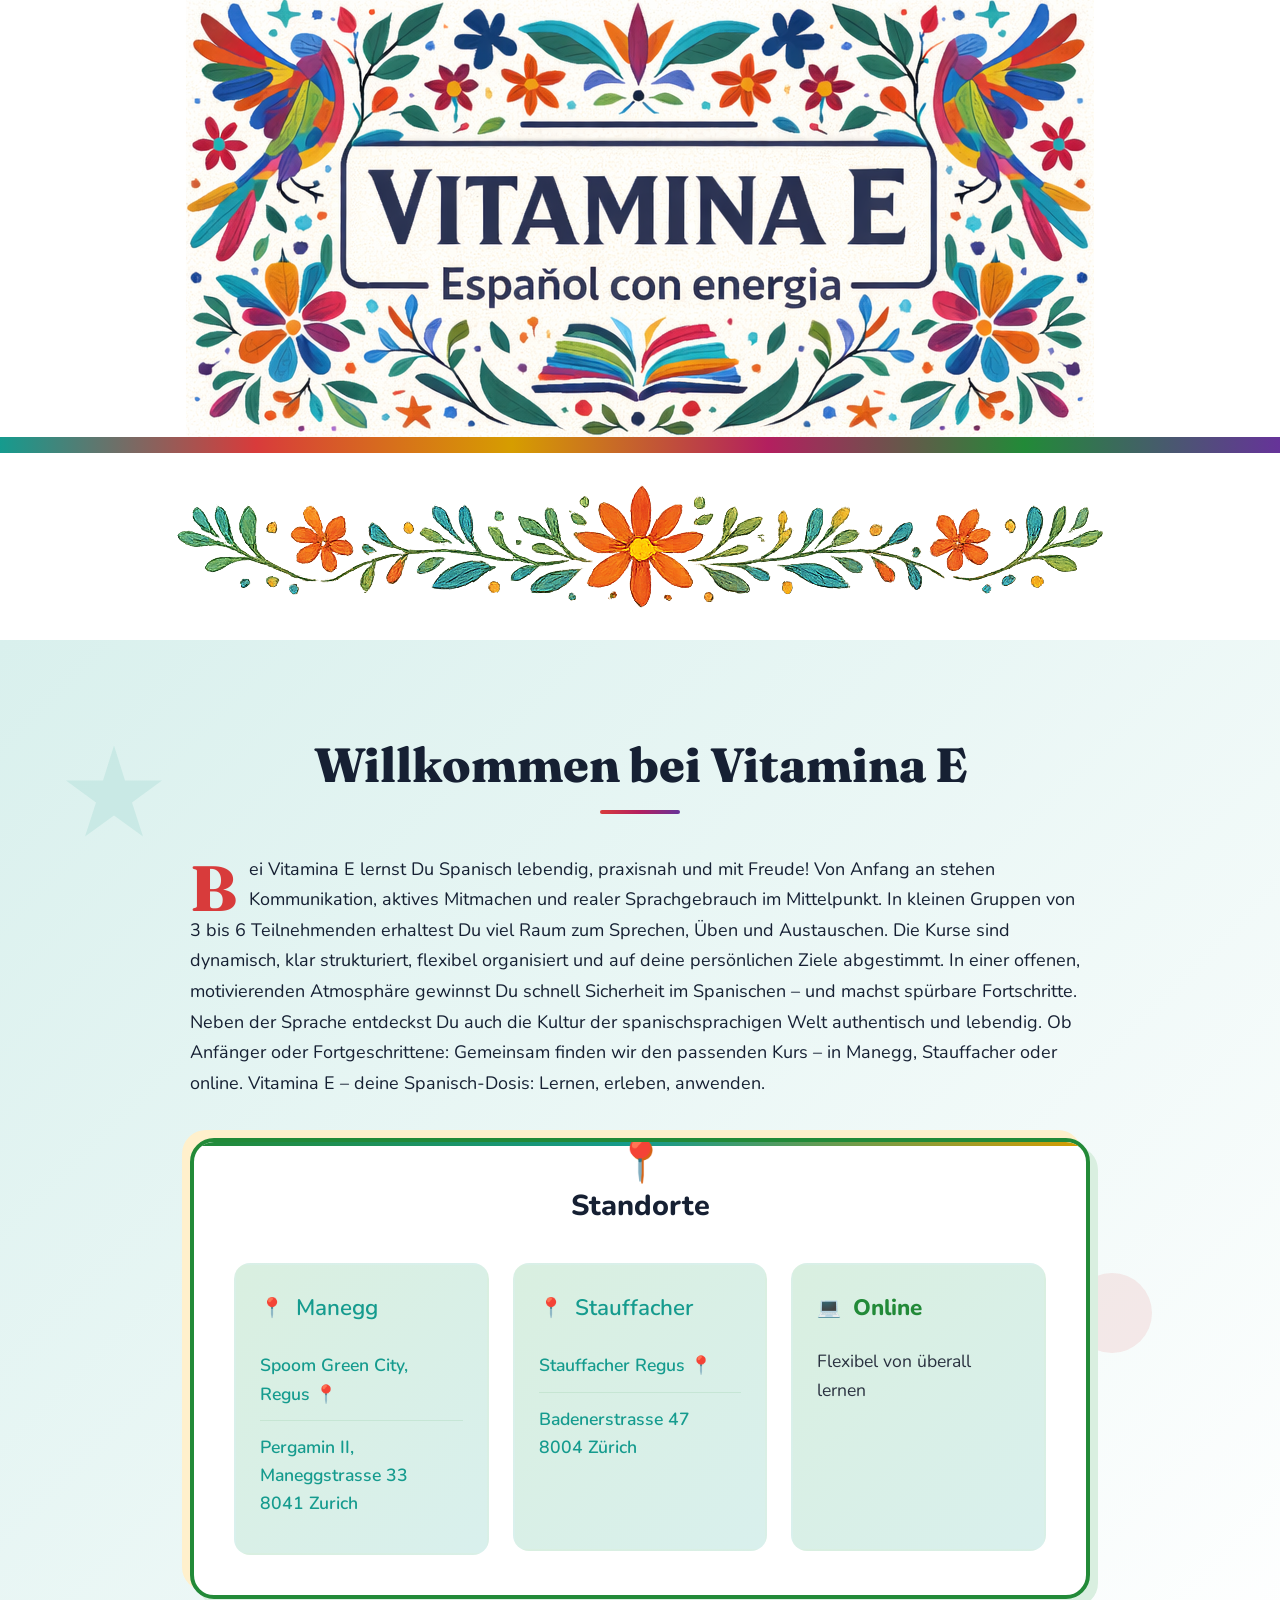
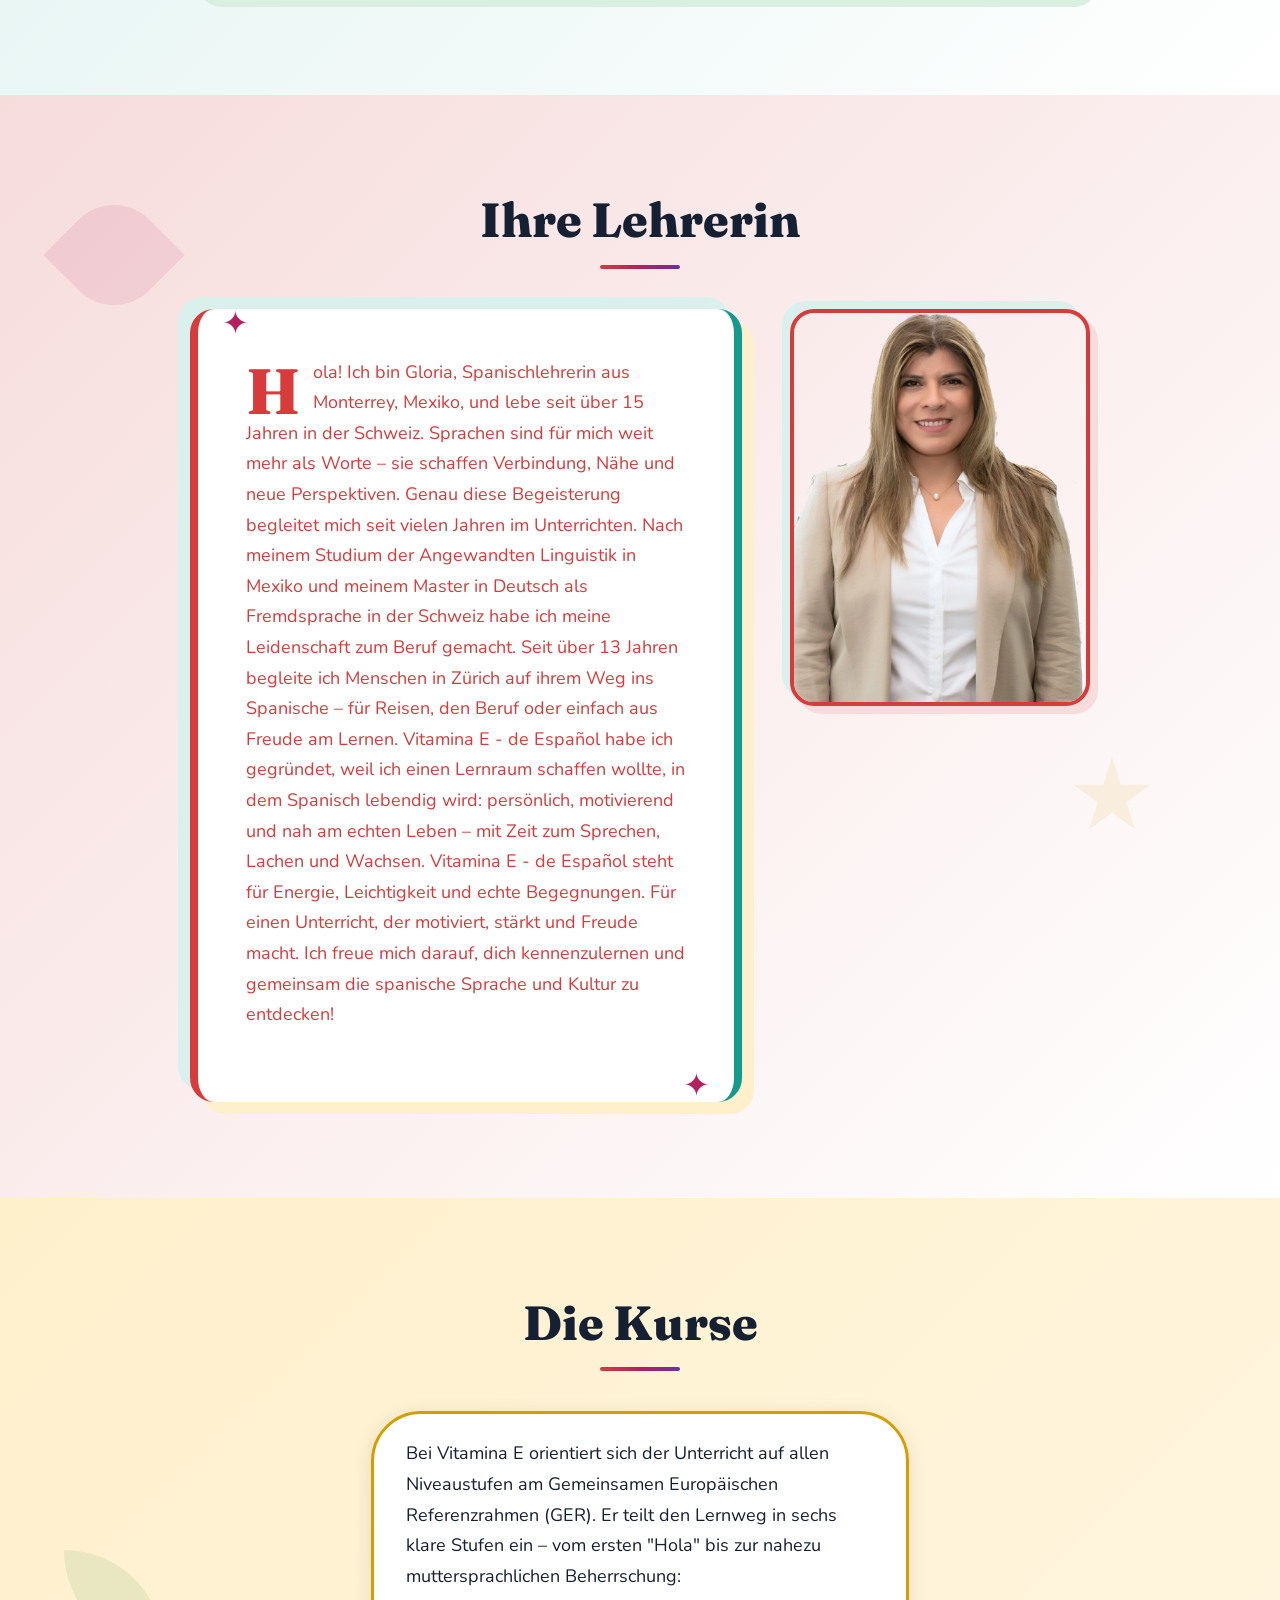
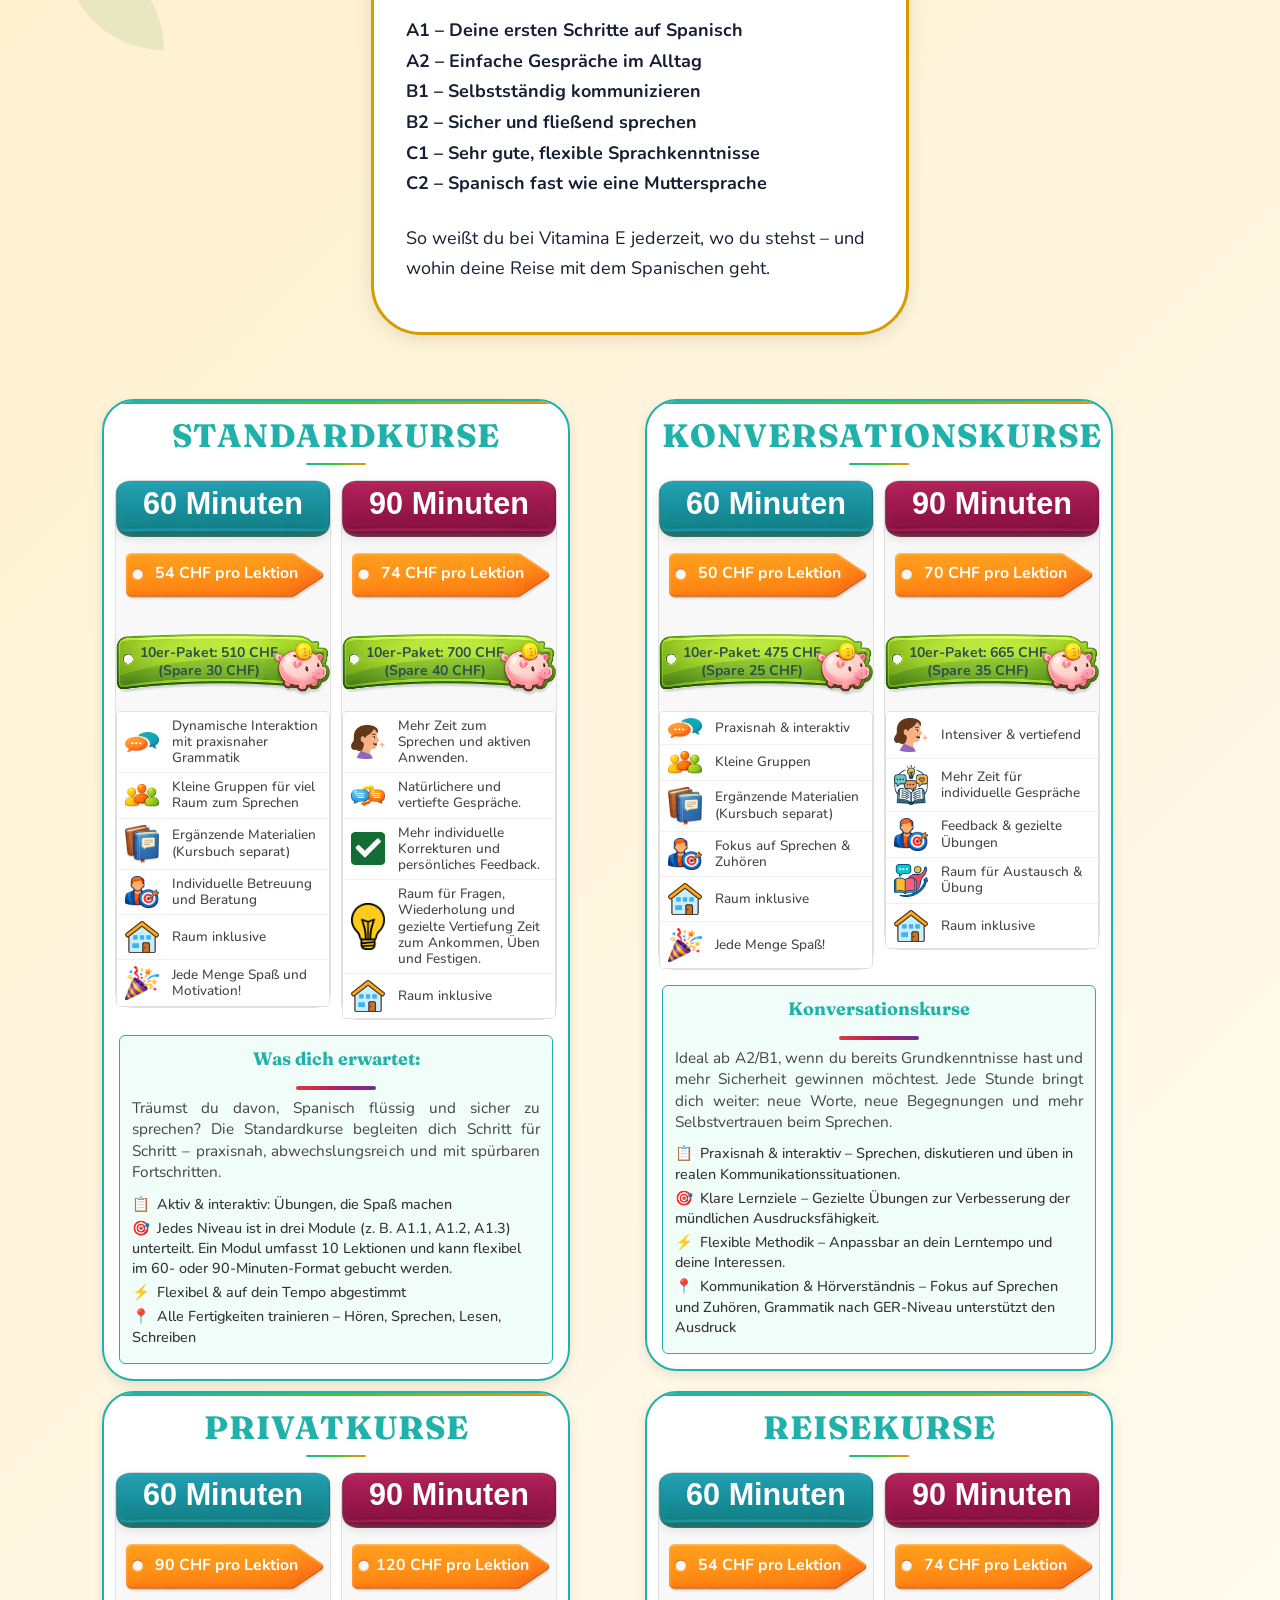
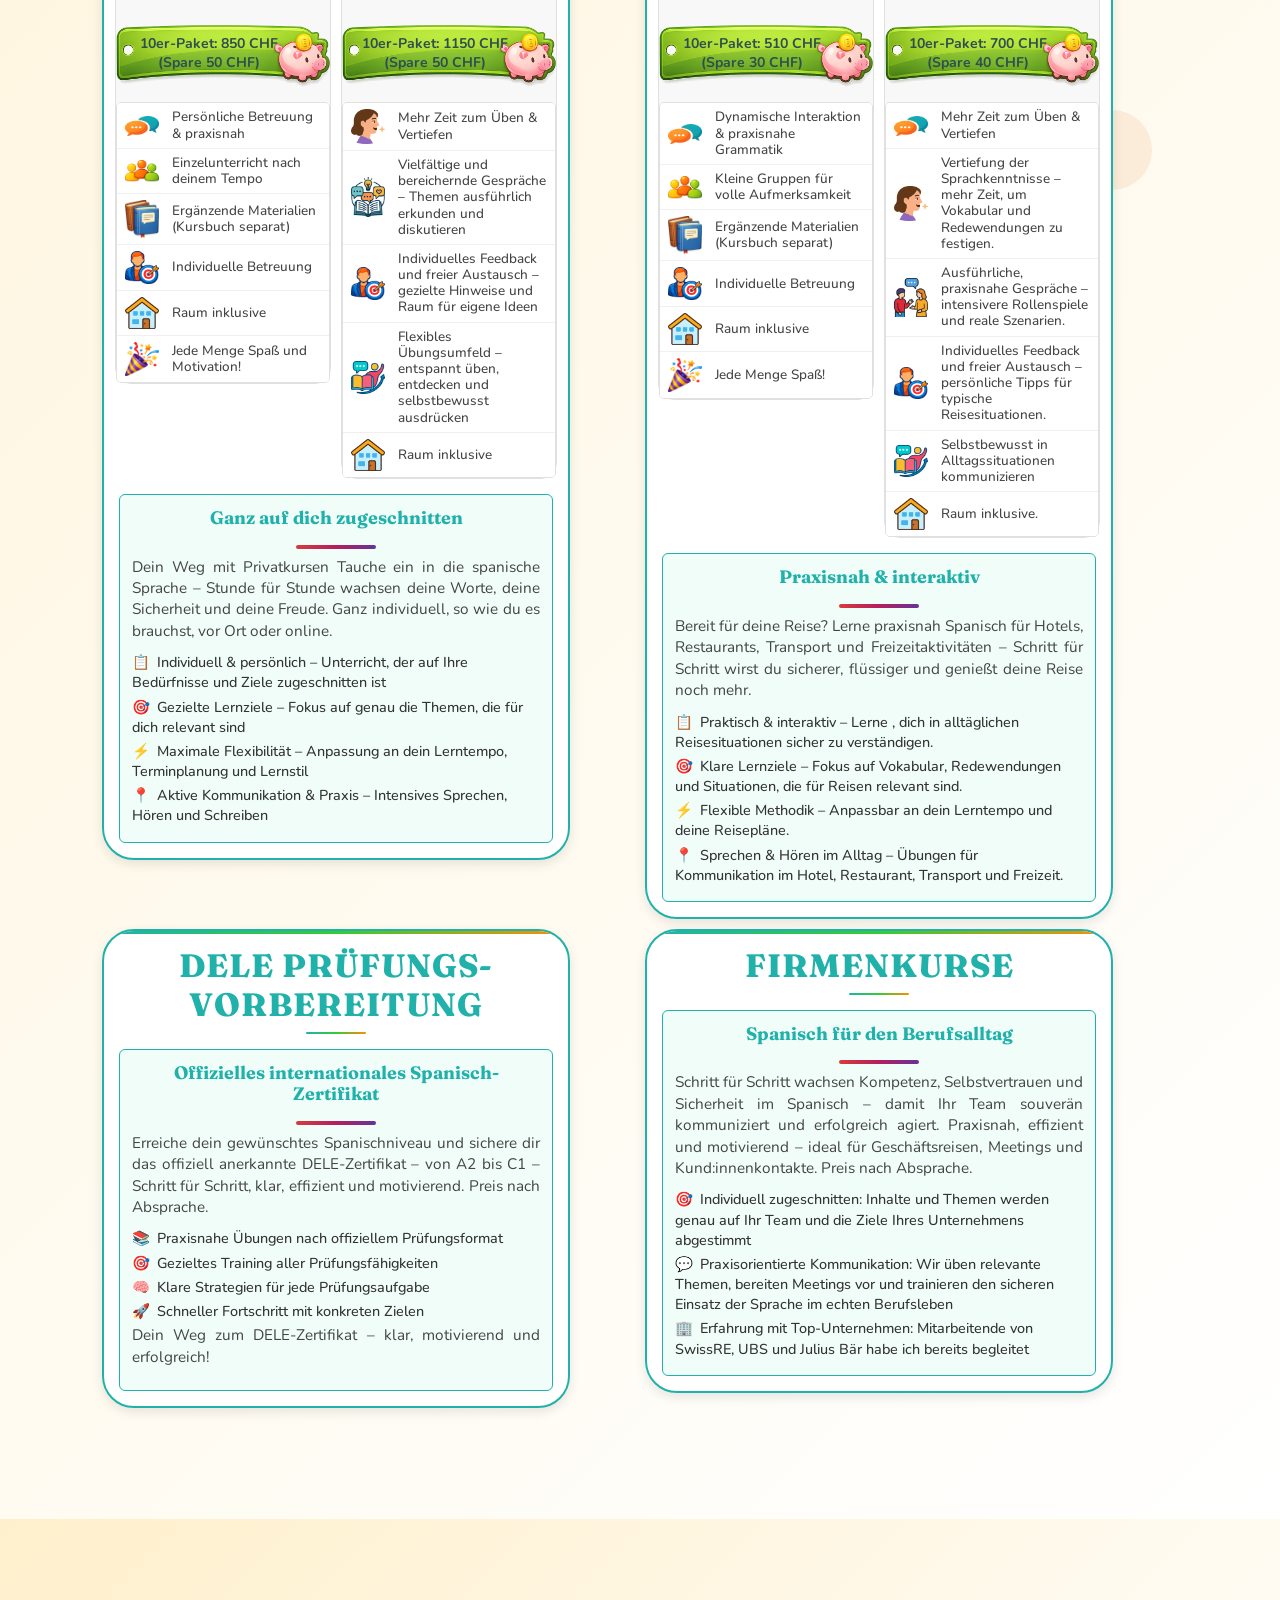
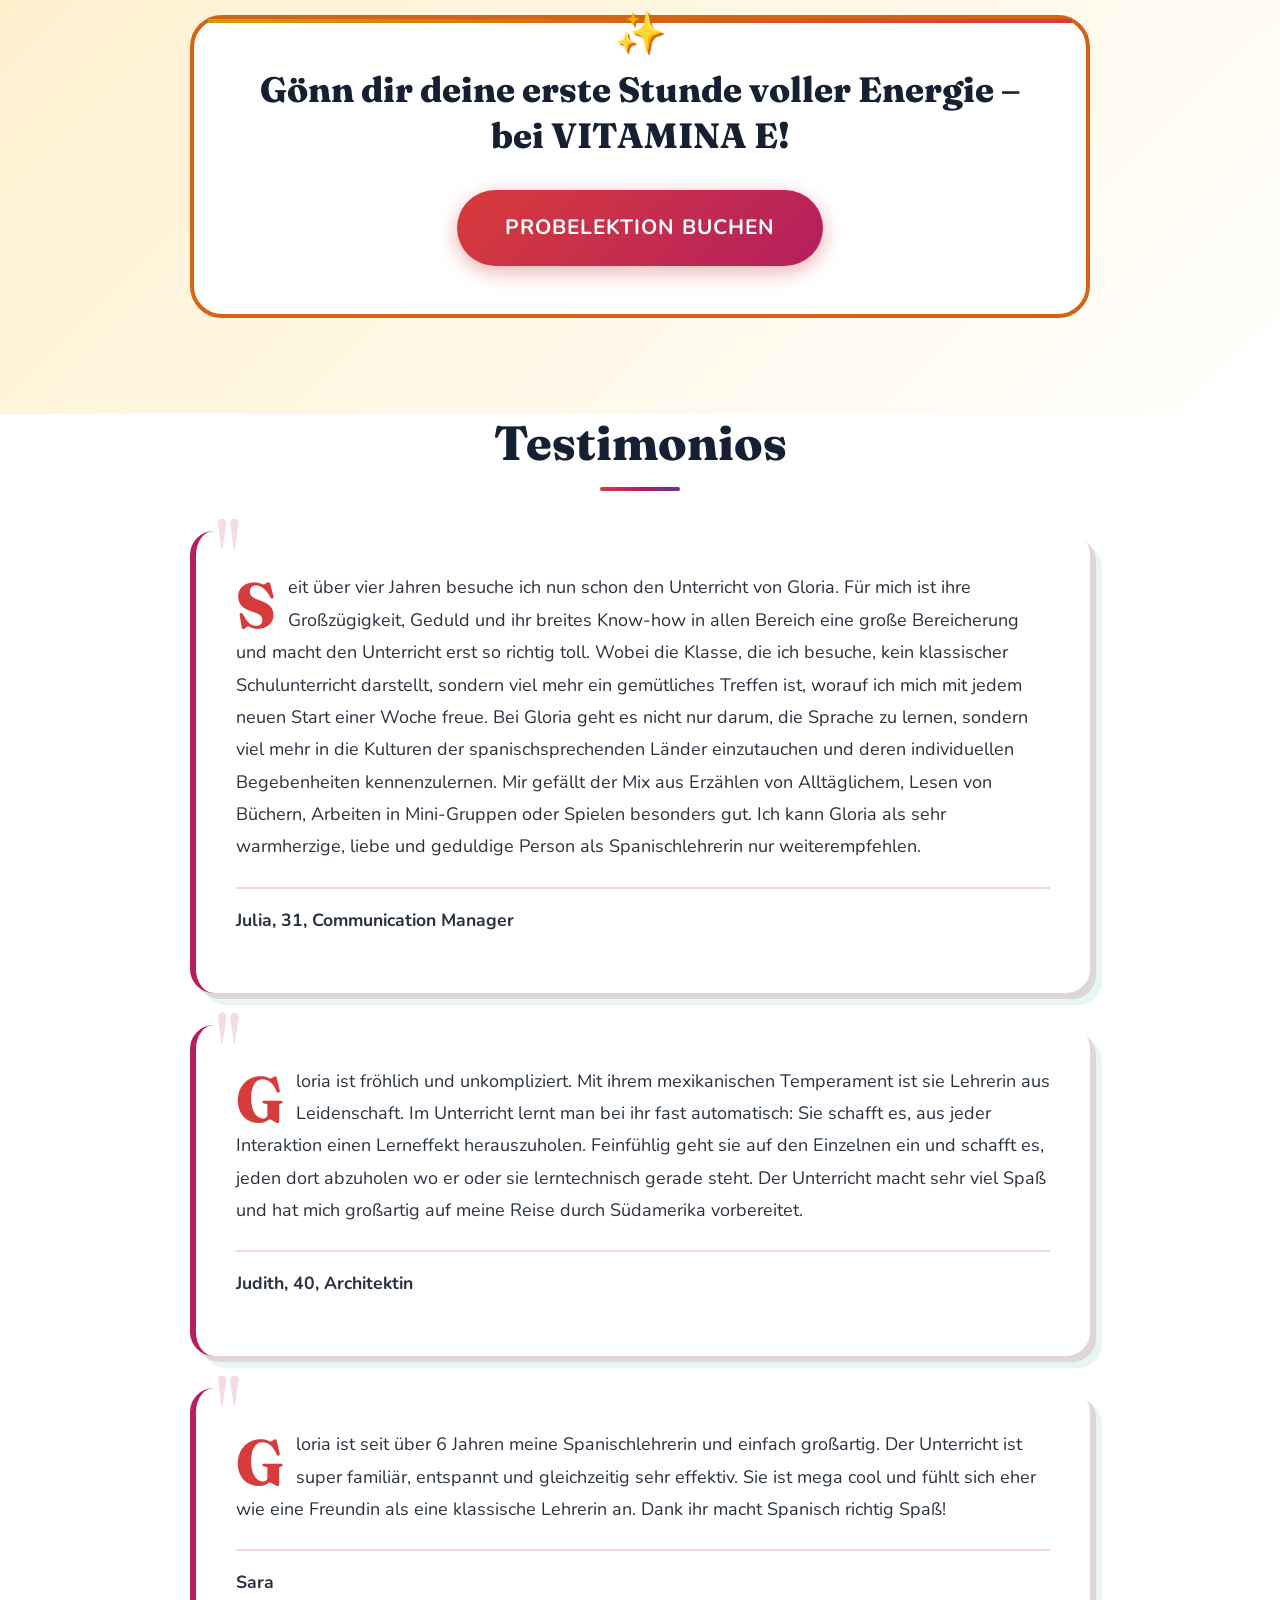
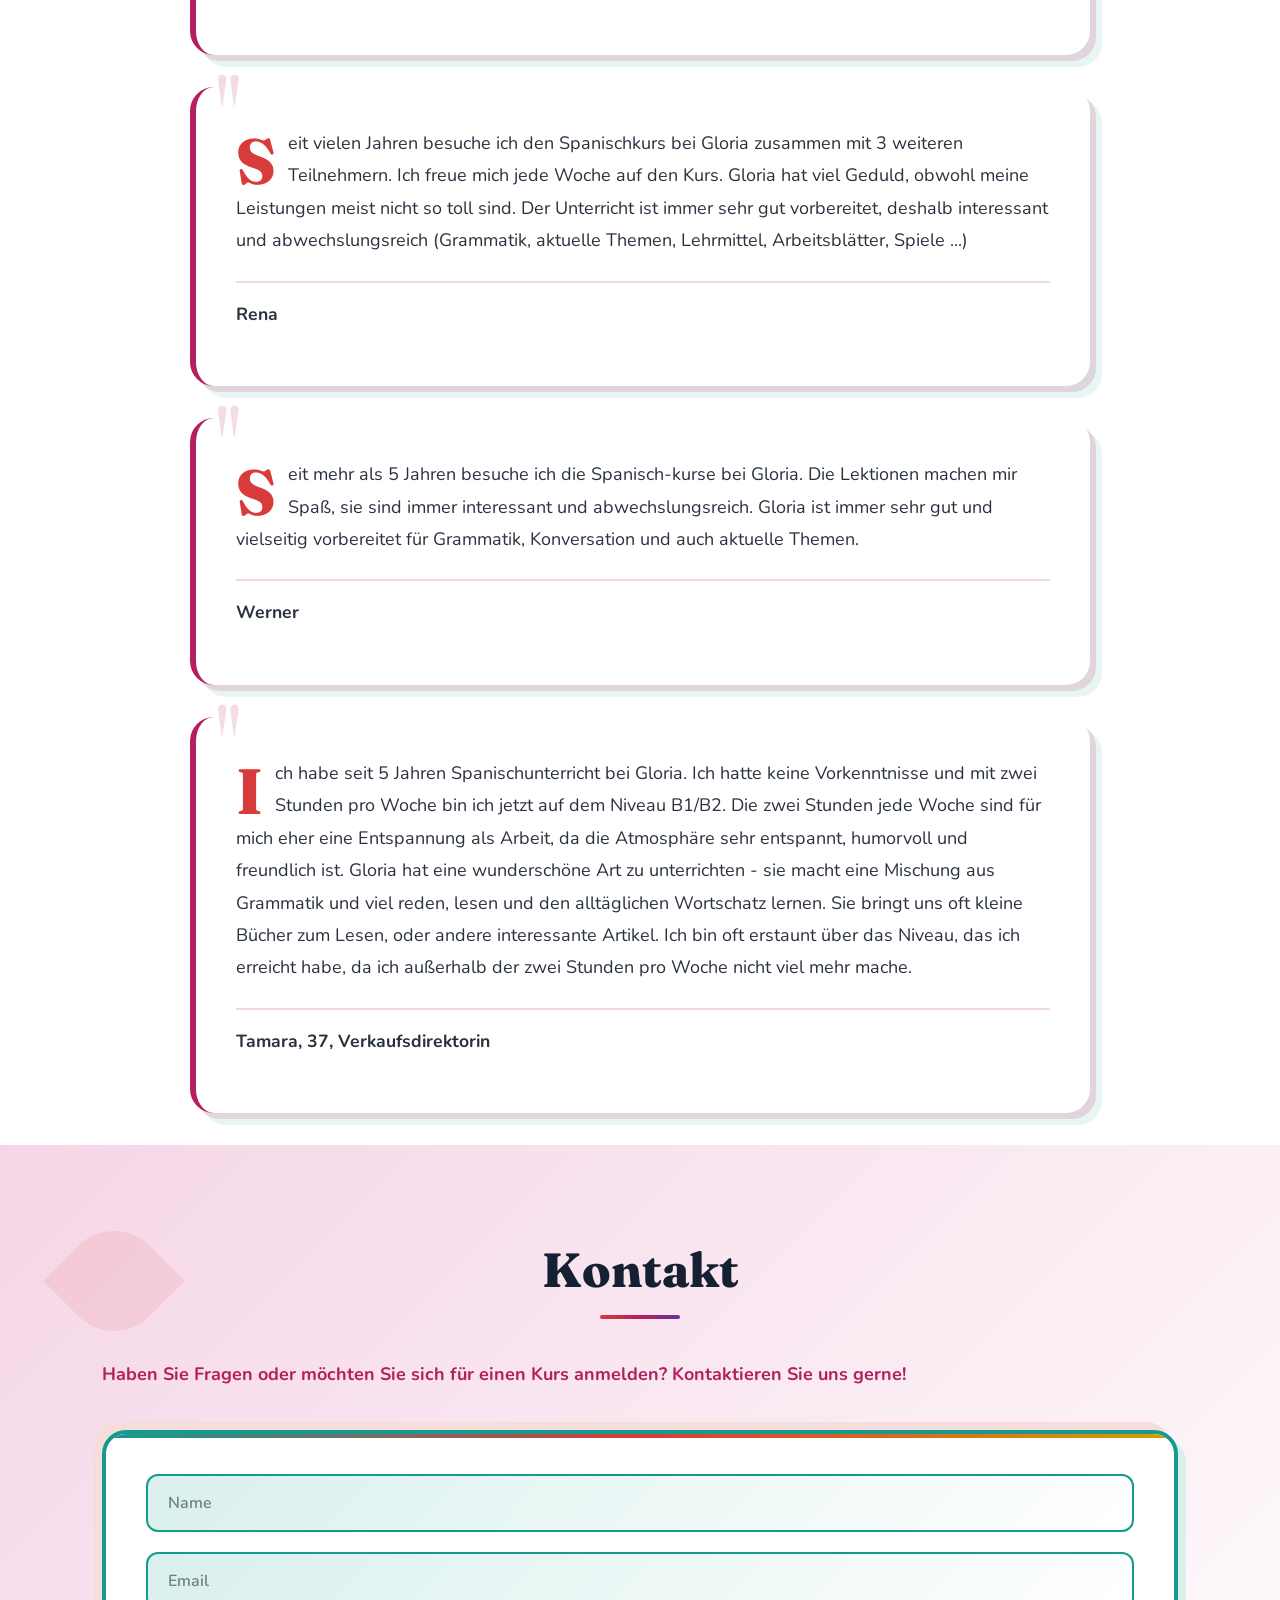
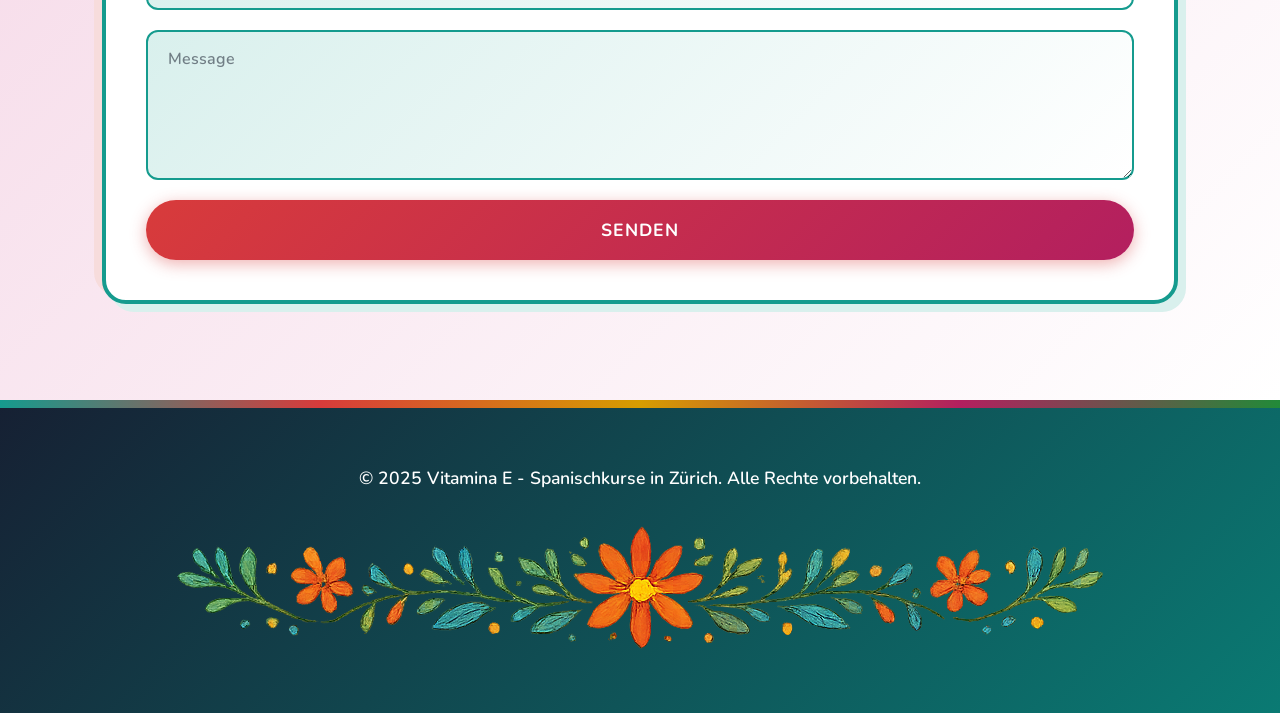
==== commit a59412d5: "package-price-text" ====
--- a/docs/index.html
+++ b/docs/index.html
@@ -174,9 +174,9 @@
                     </div>
                     <!-- Package Pricing Banner -->
                     <div class="package-banner">
-                    <img alt="price" class="package-image" src="price_group_t.png"/>
+                    <!-- img alt="price" class="package-image" src="price_group_t.png"/-->
                     <span class="package-price-text">
-                        10er-Paket: 510 CHF
+                        10er-Paket: 510 CHF<br>
 		        (Spare 30 CHF)
                     </span>
                     </div>
@@ -247,10 +247,10 @@
                     </div>
                     <!-- Package Pricing Banner -->
                     <div class="package-banner">
-                    <img alt="price" class="package-image" src="price_group_t.png"/>
+                    <!--img alt="price" class="package-image" src="price_group_t.png"/-->
                     <span class="package-price-text">
-                        10er-Paket: 700 CHF
-			    (Spare 40 CHF)
+                        10er-Paket: 700 CHF<br>
+			(Spare 40 CHF)
                     </span>
                     </div>
                 </section>
@@ -363,10 +363,10 @@
                     </div>
                     <!-- Package Pricing Banner -->
                     <div class="package-banner">
-                    <img alt="price" class="package-image" src="price_group_t.png"/>
+                    <!--img alt="price" class="package-image" src="price_group_t.png"/-->
                     <span class="package-price-text">
-                        10er-Paket: 475 CHF
-			    (Spare 25 CHF)
+                        10er-Paket: 475 CHF<br>
+			(Spare 25 CHF)
                     </span>
                     </div>
                 </section>
@@ -436,10 +436,10 @@
                     </div>
                     <!-- Package Pricing Banner -->
                     <div class="package-banner">
-                    <img alt="price" class="package-image" src="price_group_t.png"/>
+                    <!--img alt="price" class="package-image" src="price_group_t.png"/-->
                     <span class="package-price-text">
-                        10er-Paket: 665 CHF
-			    (Spare 35 CHF)
+                        10er-Paket: 665 CHF<br>
+			(Spare 35 CHF)
                     </span>
                     </div>
                 </section>
@@ -555,10 +555,10 @@
                     </div>
                     <!-- Package Pricing Banner -->
                     <div class="package-banner">
-                    <img alt="price" class="package-image" src="price_group_t.png"/>
+                    <!--img alt="price" class="package-image" src="price_group_t.png"/-->
                     <span class="package-price-text">
-                        10er-Paket: 850 CHF
-            		    (Spare 50 CHF)
+                        10er-Paket: 850 CHF<br>
+            		(Spare 50 CHF)
                     </span>
                     </div>
                 </section>
@@ -628,10 +628,10 @@
                     </div>
                     <!-- Package Pricing Banner -->
                     <div class="package-banner">
-                    <img alt="price" class="package-image" src="price_group_t.png"/>
+                    <!--img alt="price" class="package-image" src="price_group_t.png"/-->
                     <span class="package-price-text">
-                        10er-Paket: 1150 CHF
-                            (Spare 50 CHF)
+                        10er-Paket: 1150 CHF<br>
+                        (Spare 50 CHF)
                     </span>
                     </div>
                 </section>
@@ -745,10 +745,10 @@
                     </div>
                     <!-- Package Pricing Banner -->
                     <div class="package-banner">
-                    <img alt="price" class="package-image" src="price_group_t.png"/>
+                    <!--img alt="price" class="package-image" src="price_group_t.png"/-->
                     <span class="package-price-text">
-                        10er-Paket: 510 CHF
-            		    (Spare 30 CHF)
+                        10er-Paket: 510 CHF<br>
+            		(Spare 30 CHF)
                     </span>
                     </div>
                 </section>
@@ -818,10 +818,10 @@
                     </div>
                     <!-- Package Pricing Banner -->
                     <div class="package-banner">
-                    <img alt="price" class="package-image" src="price_group_t.png"/>
+                    <!--img alt="price" class="package-image" src="price_group_t.png"/-->
                     <span class="package-price-text">
-                        10er-Paket: 700 CHF
-            		    (Spare 40 CHF)
+                        10er-Paket: 700 CHF<br>
+            		(Spare 40 CHF)
                     </span>
                     </div>
                 </section>
--- a/docs/style.css
+++ b/docs/style.css
@@ -1282,6 +1282,7 @@
 }
 
 /* Package Banner */
+/*
 .package-banner {
 
     color: #ffffff;
@@ -1290,22 +1291,17 @@
     font-size: 0.85em;
     font-weight: bold;
     border-radius: 5px;
-    /*margin-top: 10px;*/
     box-shadow: 0 2px 4px rgba(0, 0, 0, 0.15);
     line-height: 1.3;
 }
-
-.package-icon {
-    display: inline-block;
-    vertical-align: middle;
-    margin-right: 5px;
-    font-size: 0.9em;
-}
-
+*/
+ 
+/*
 .package-image {
     max-width: 185px;
 }
-
+*/
+/*
 .package-price-text {
     position: absolute;
 
@@ -1316,6 +1312,38 @@
     font-weight: bold;
     white-space: pre;
 }
+*/
+
+.package-banner {
+    position: relative;
+    display: flex;
+    justify-content: center;
+    align-items: center;
+    /*width: 185px;*/
+    height: 4em;
+    background-image: url('price_group_t.png');
+    /*background-size: cover;*/
+    background-size: contain;
+    background-repeat: no-repeat;
+    background-position: center;
+    margin: 10px auto;
+    /*box-shadow: 0 2px 4px rgba(0, 0, 0, 0.15);*/
+}
+
+.package-price-text {
+    font-size: 0.78em;
+    color: darkslategray;
+    font-weight: bold;
+    /*white-space: pre-line;*/
+    line-height: 1.3;
+    text-align: center;
+    padding: 10px;
+
+    margin-left: -2em;
+    margin-top: -0.4em;
+    /* Center using flexbox, no absolute positioning needed */
+}
+
 
 /* Features Section */
 .features-section {
@@ -1496,10 +1524,12 @@
     }
 
     /* Adjust text positioning for mobile */
+    /*
     .package-price-text {
         transform: translate(-100%, -25%);
         font-size: 0.9em;
     }
+*/
  
 
     .feature-item {
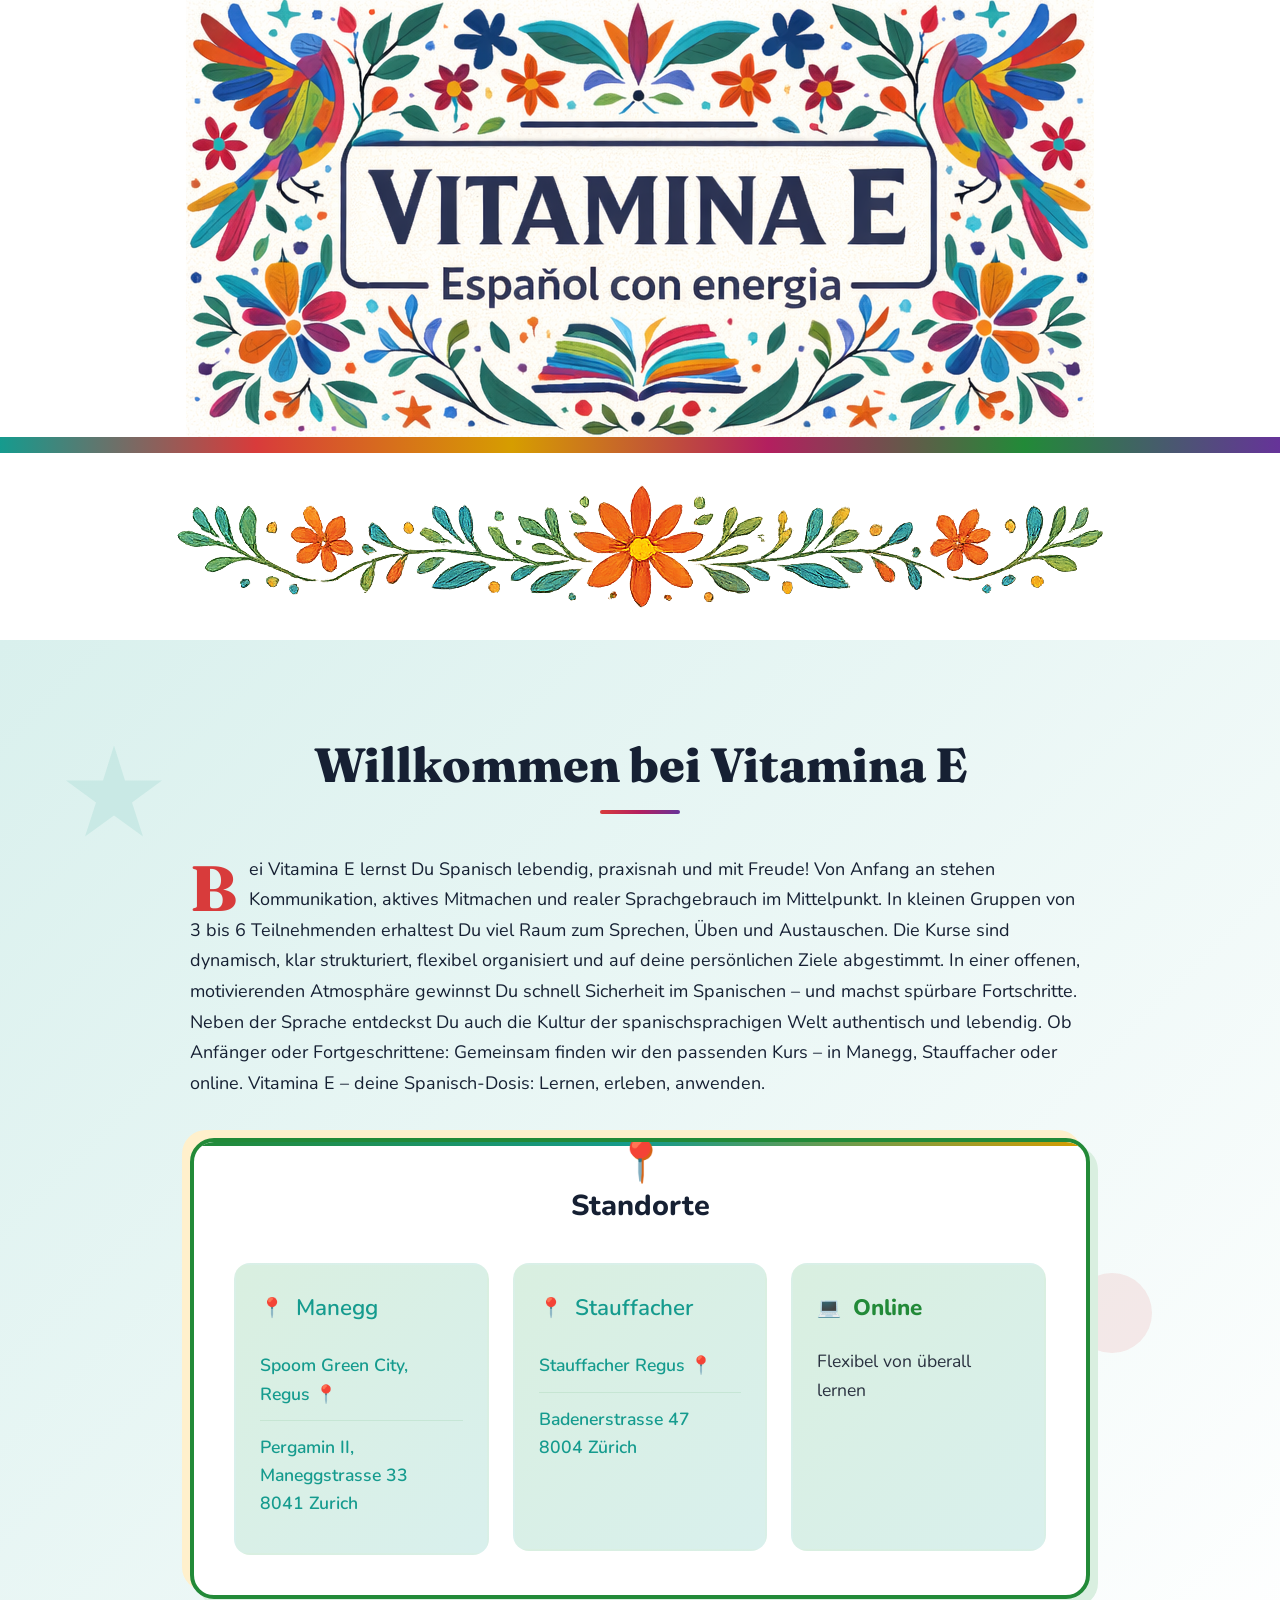
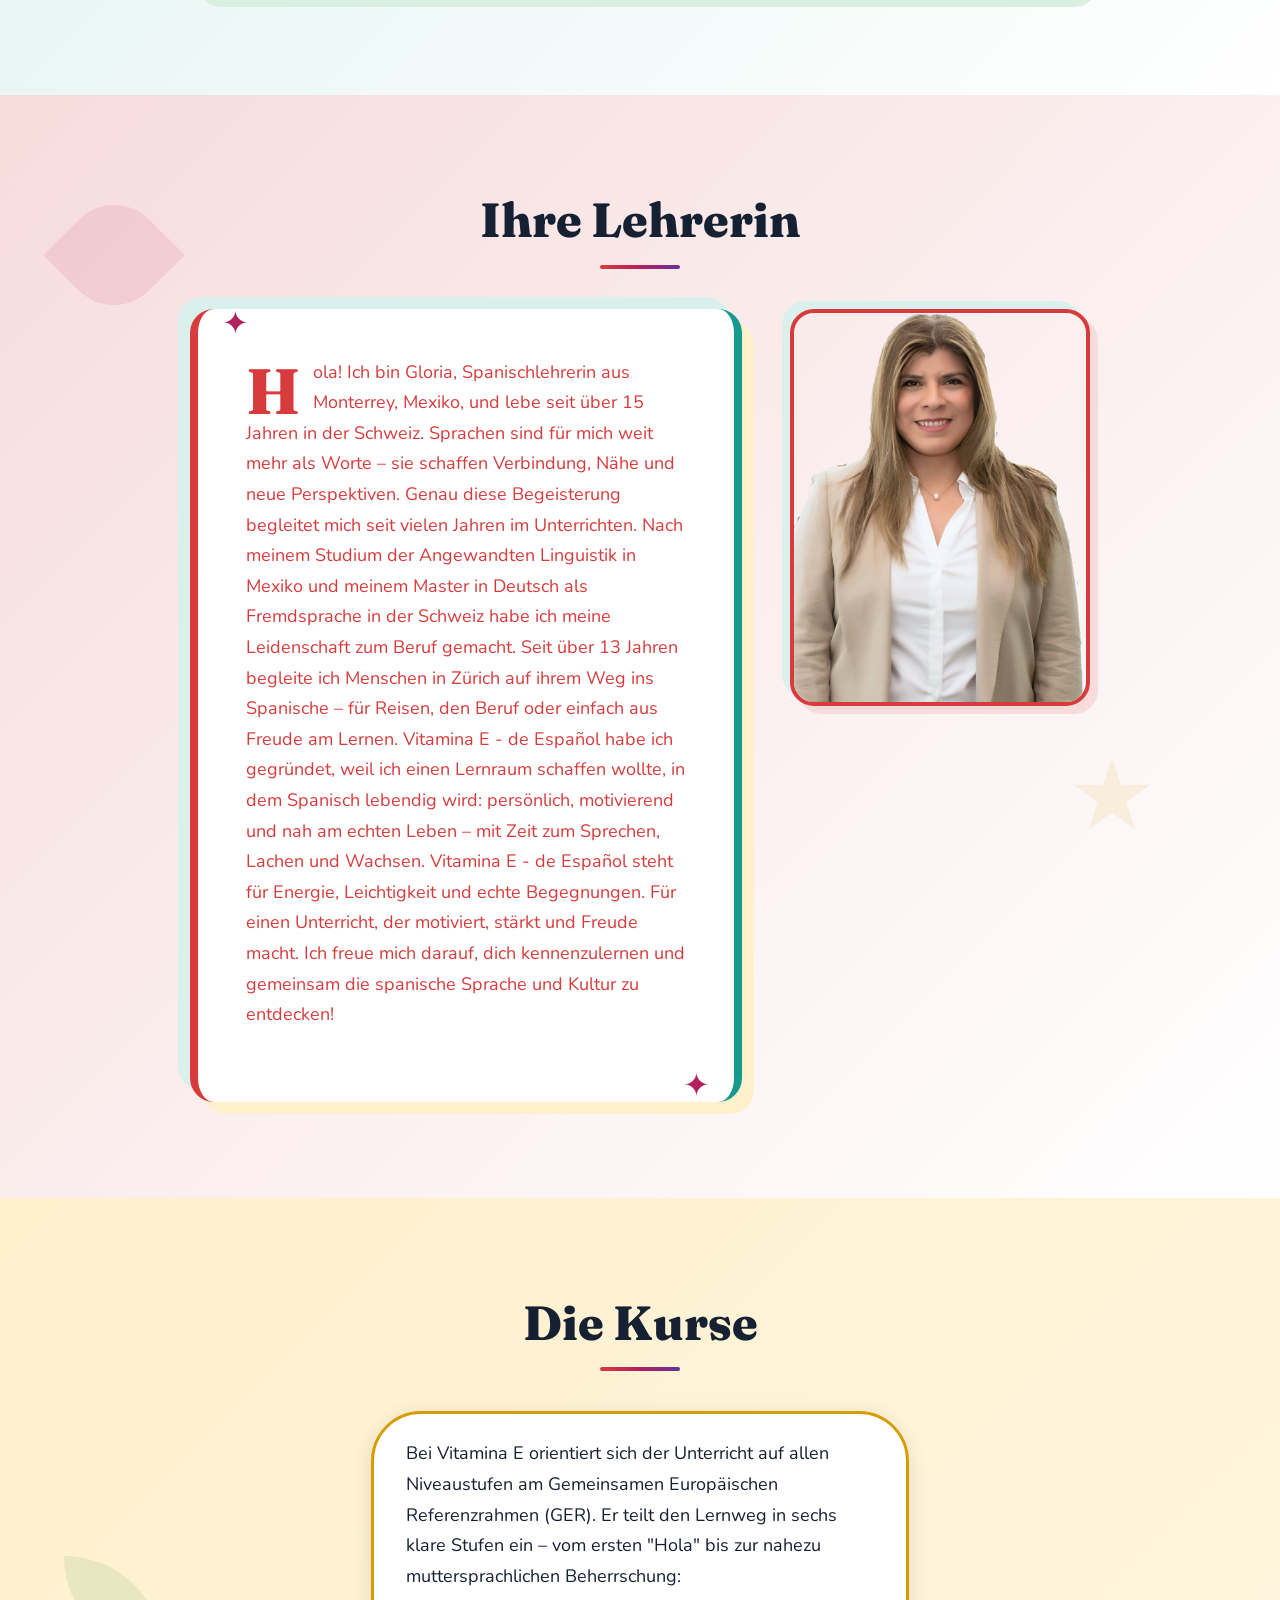
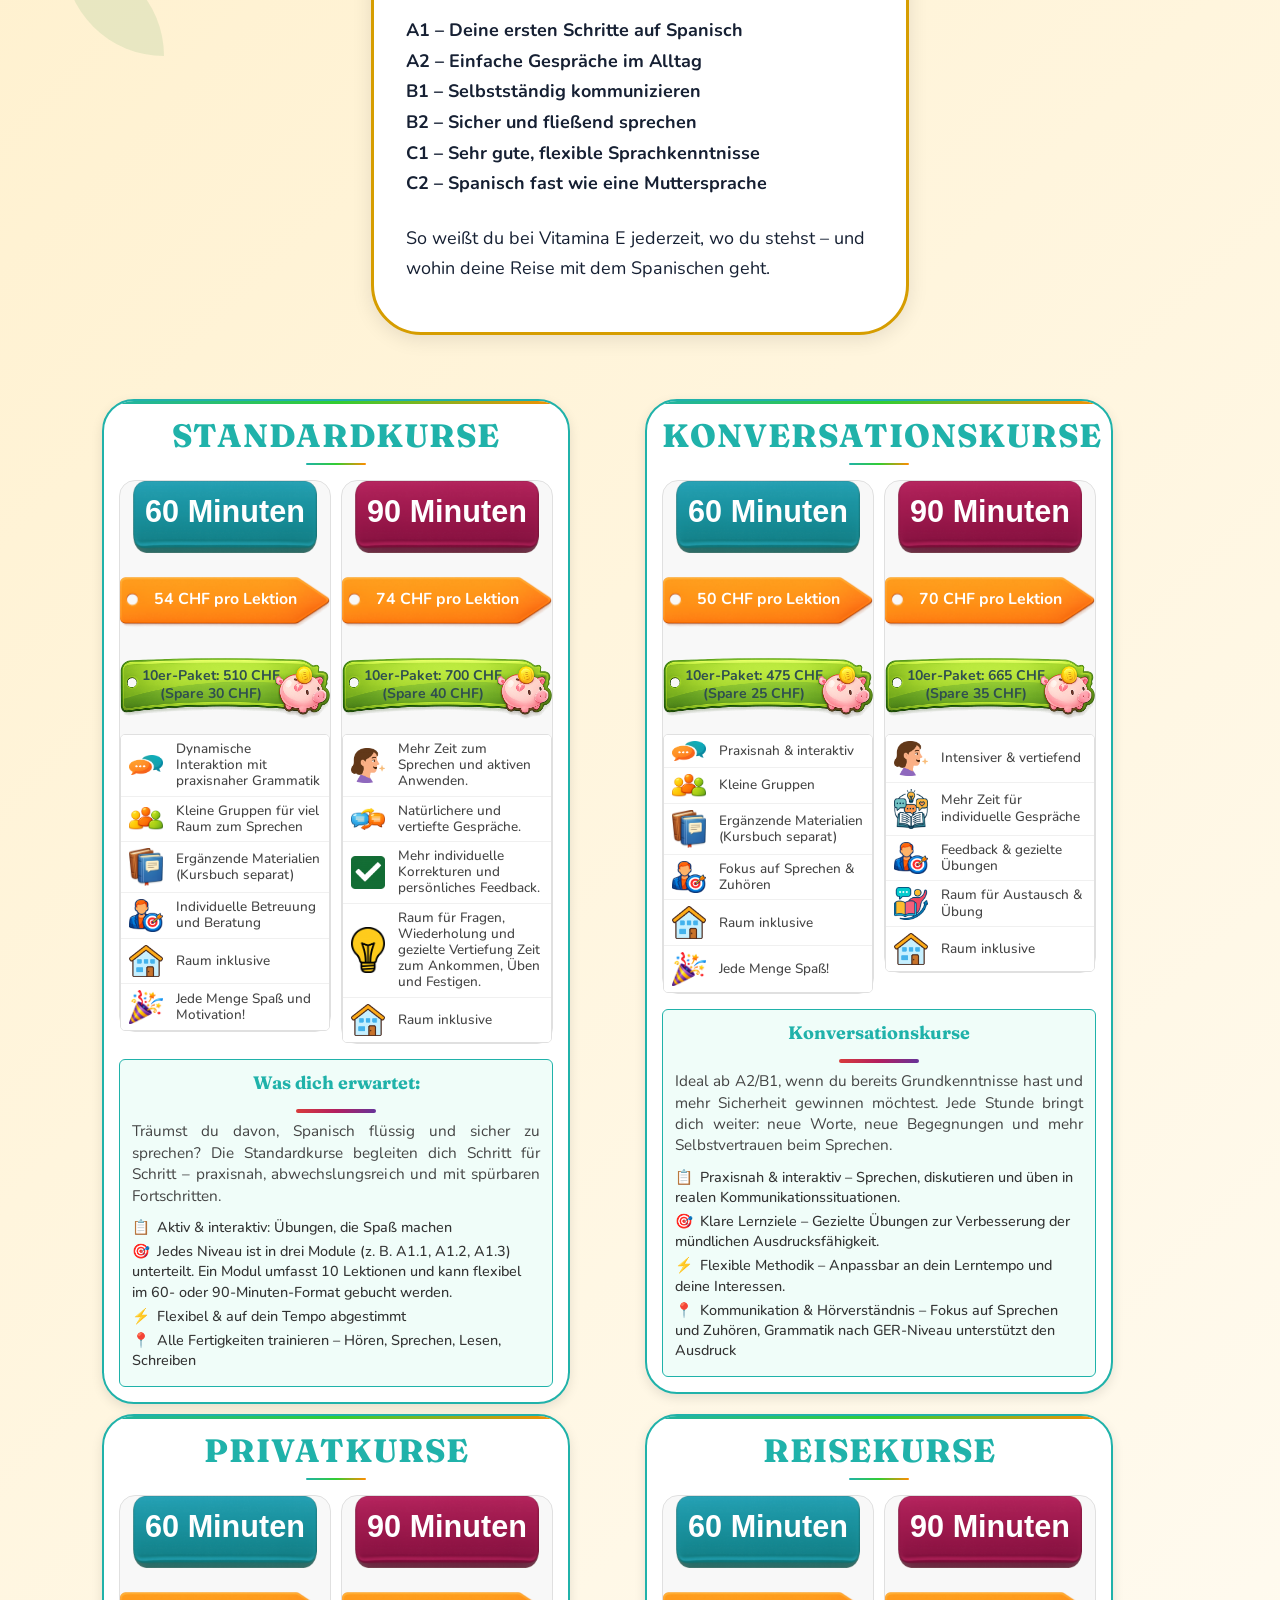
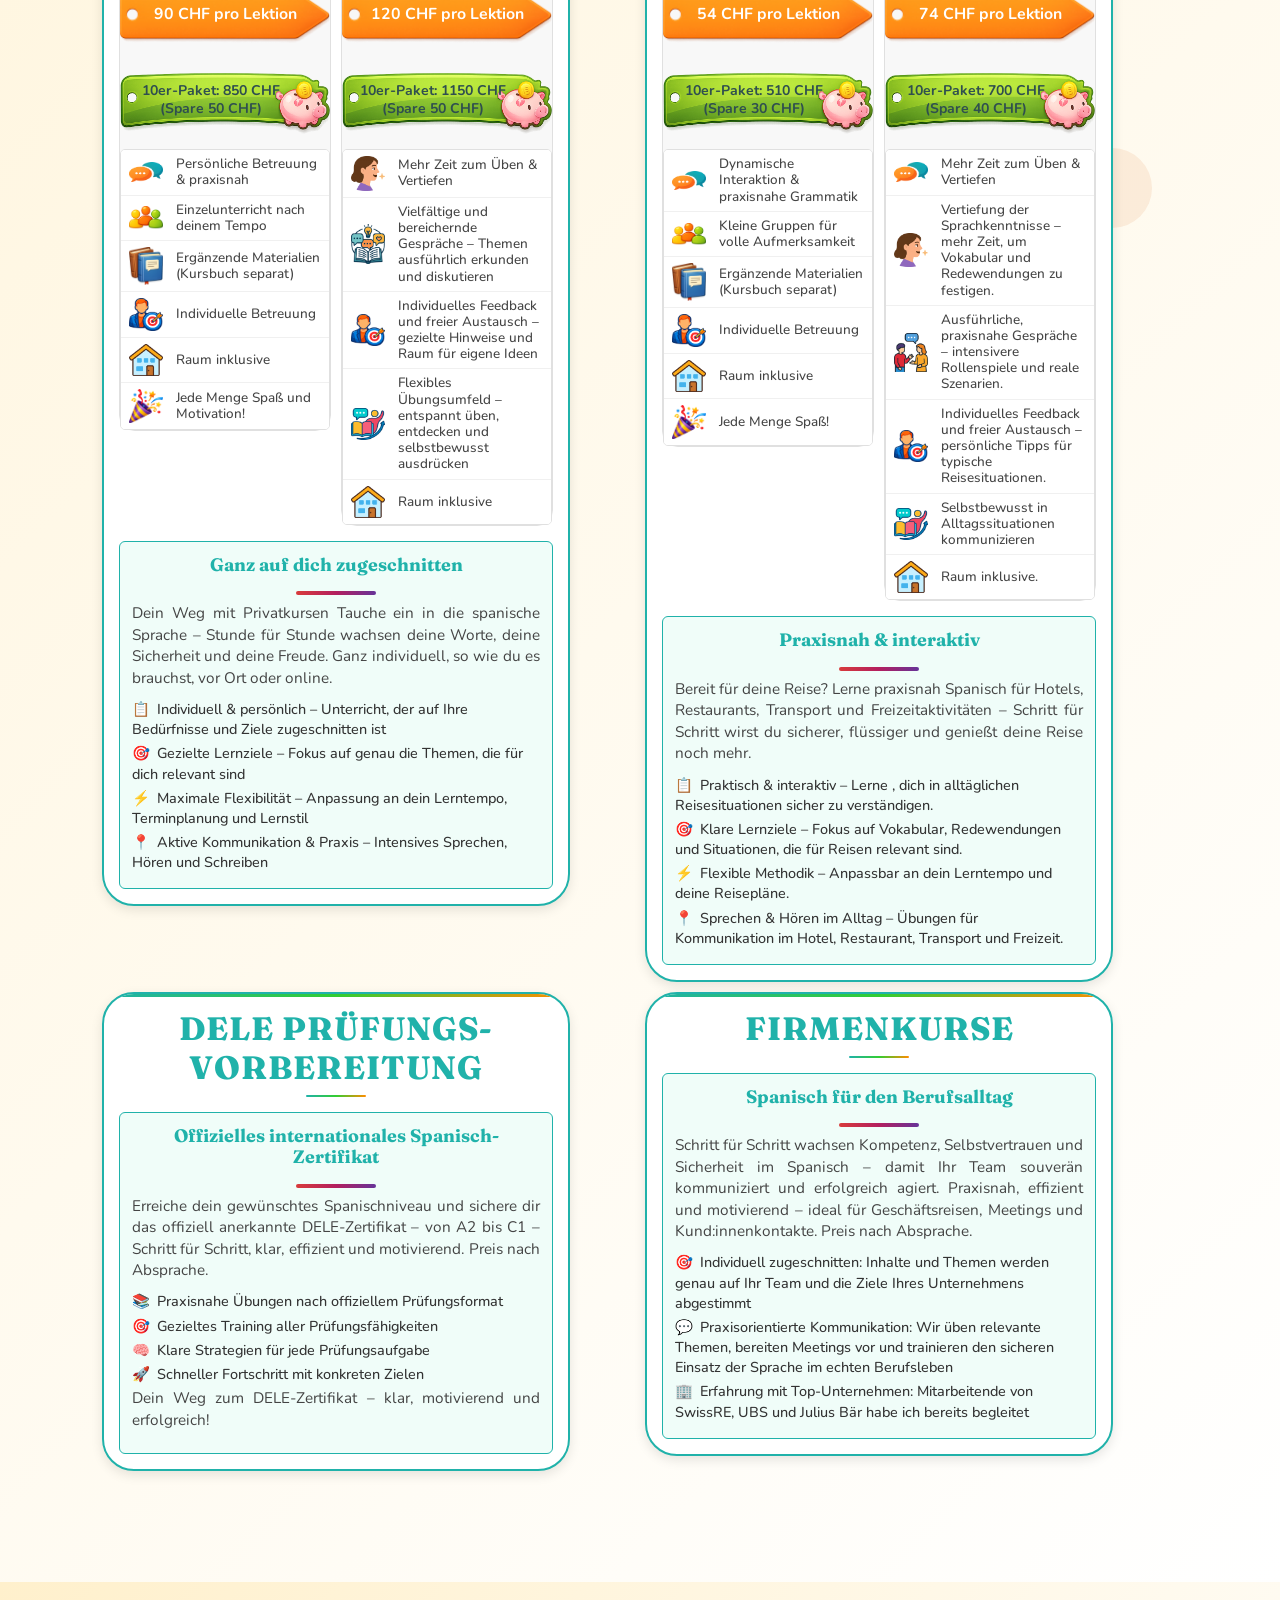
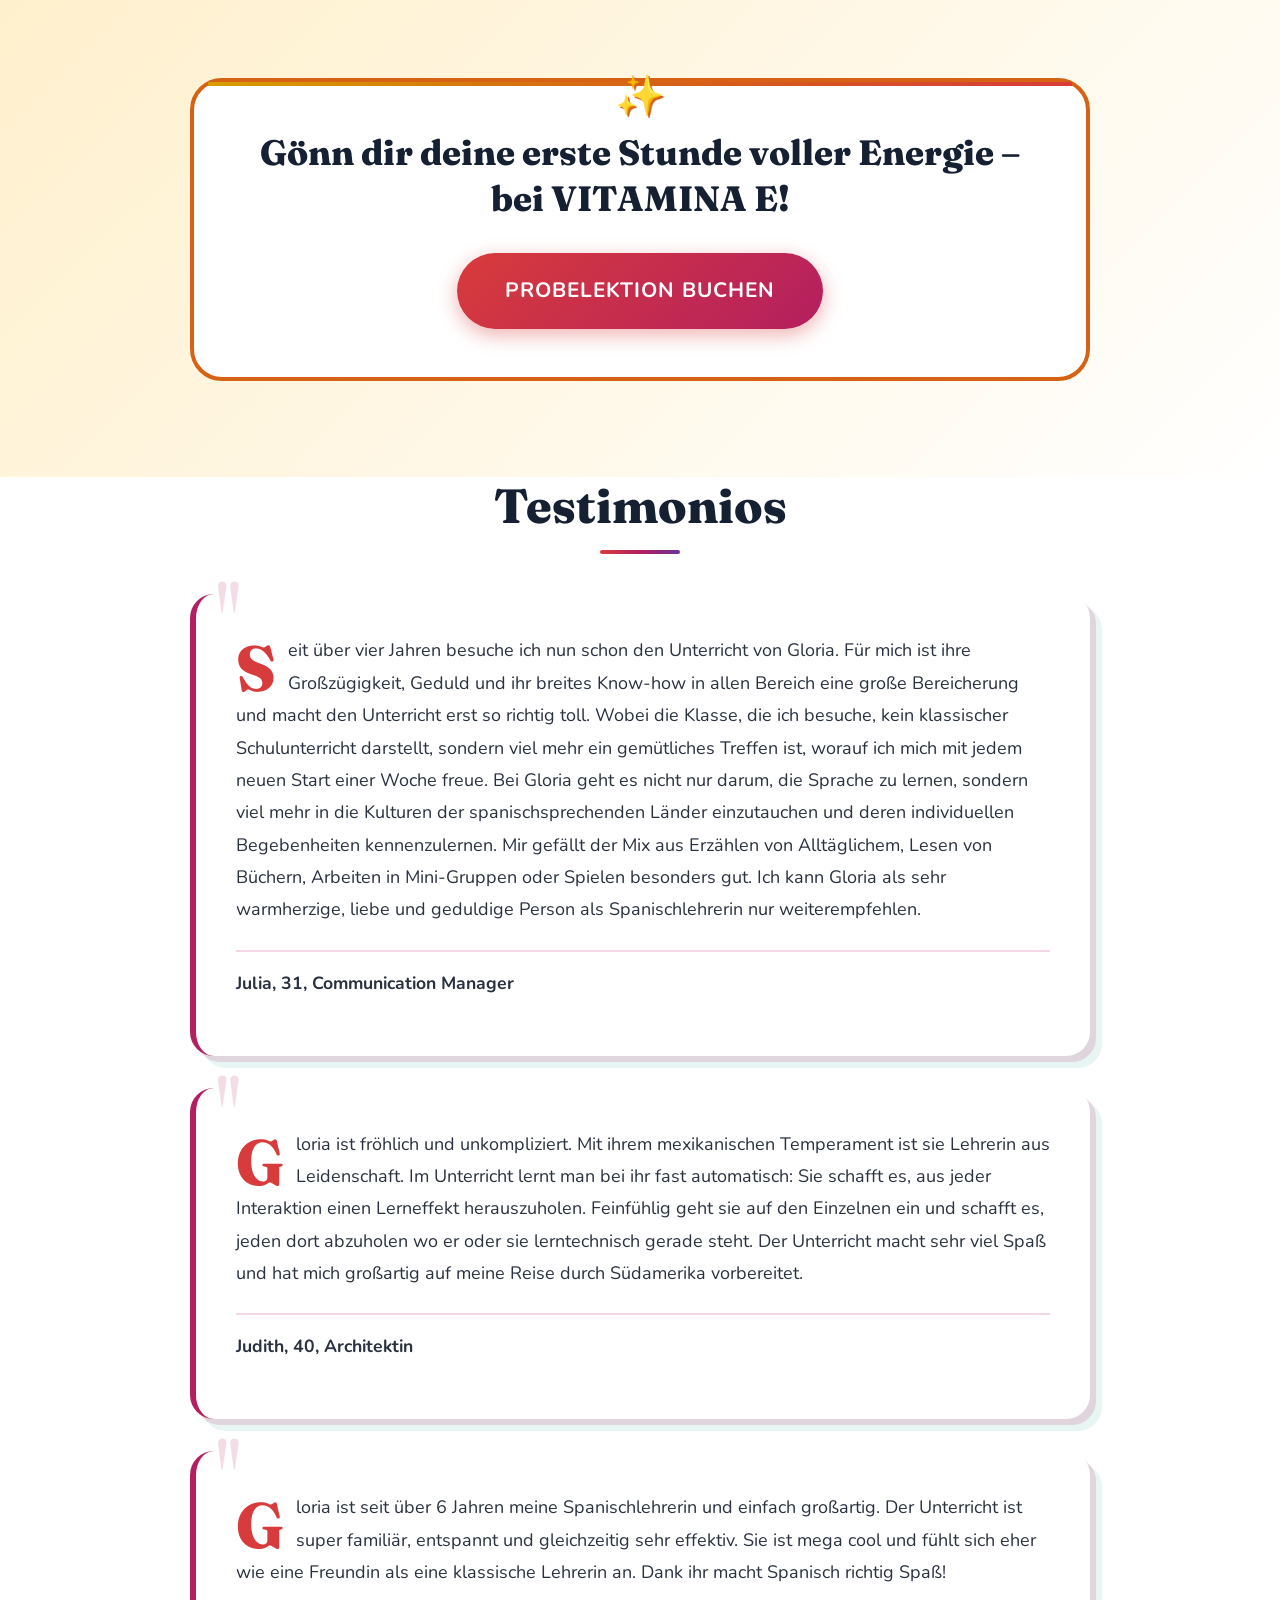
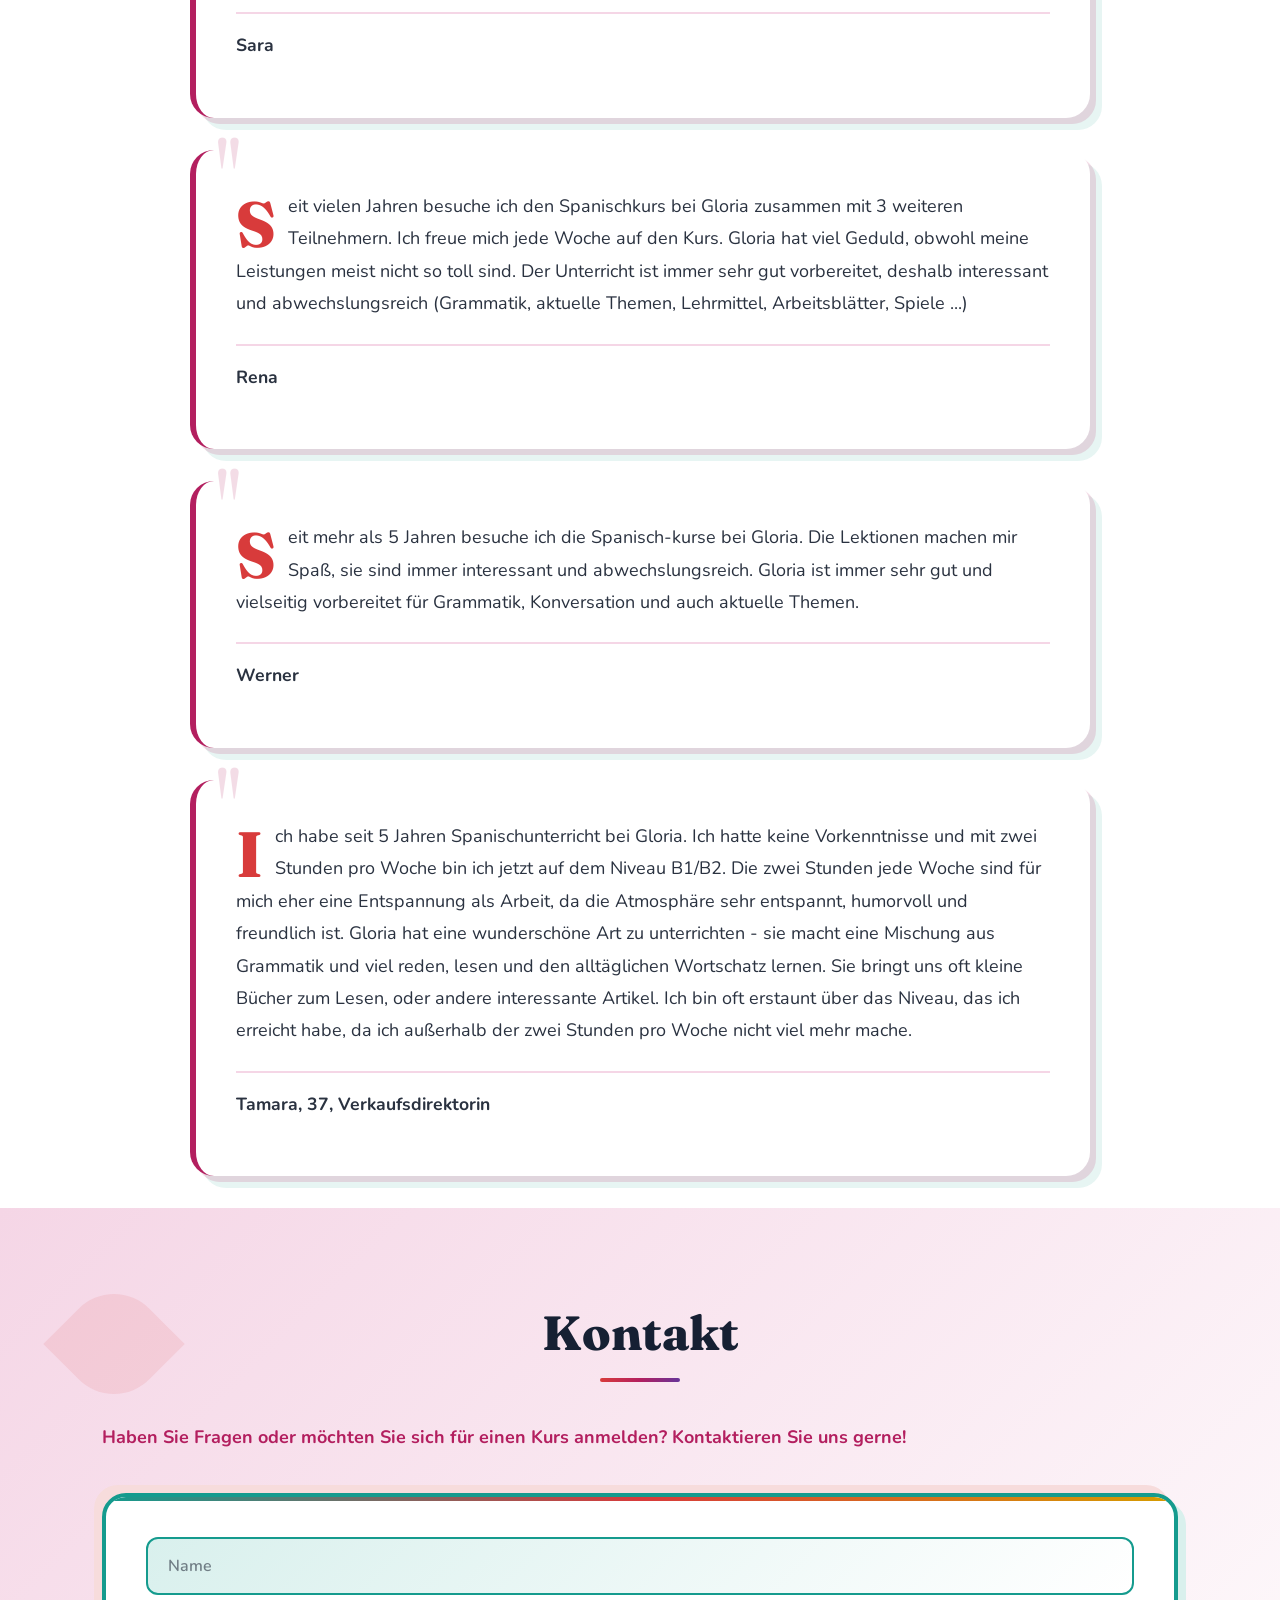
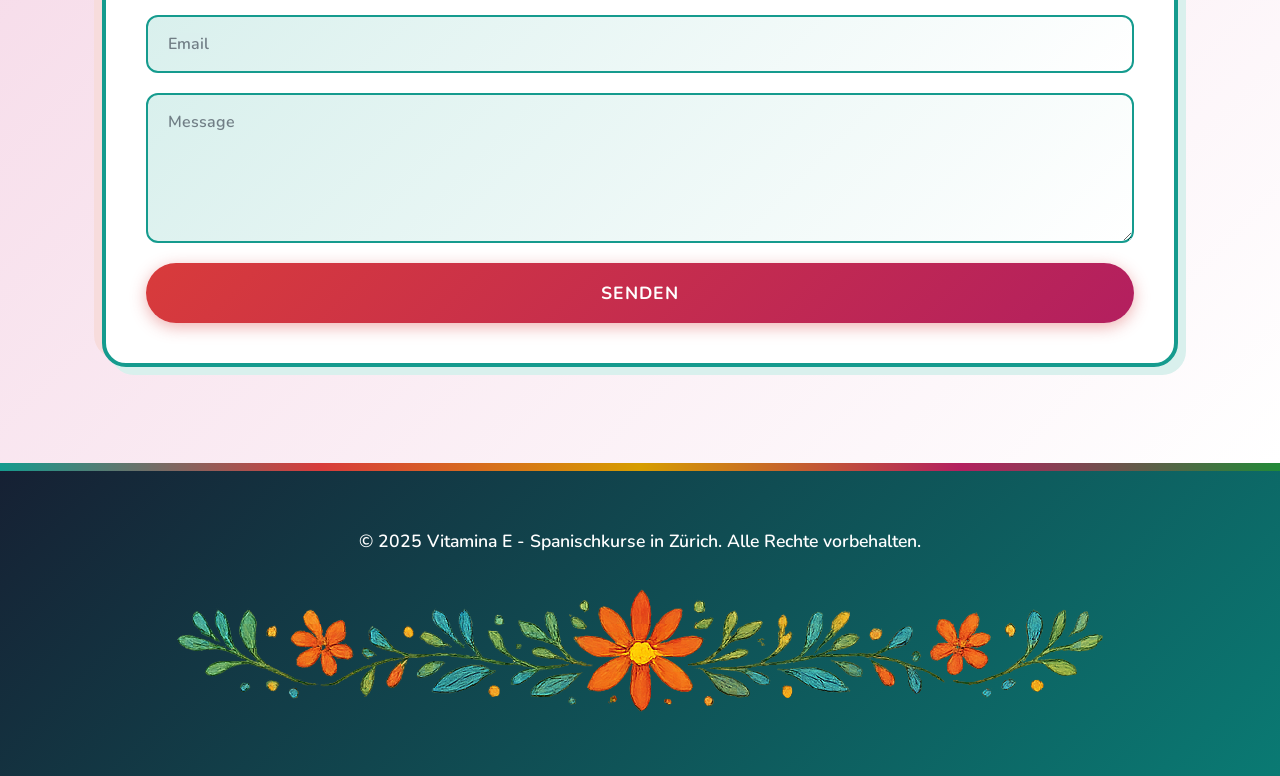
==== commit a457bafc: "minutes background" ====
--- a/docs/index.html
+++ b/docs/index.html
@@ -157,8 +157,8 @@
                 <!-- First Column: 60 Minutes -->
                 <div class="course-card">
                 <!-- Header Section -->
-                <header class="header-banner">
-                    <img alt="60 Minuten" class="header-image" src="blue_min_t.png"/>
+                <header class="minutes-banner minutes-60">
+                    <!--img alt="60 Minuten" class="minutes-image" src="blue_min_t.png"/-->
                     <span class="course-minutes">
                     60 Minuten
                     </span>
@@ -167,7 +167,7 @@
                 <section class="pricing-section">
                     <!-- Hourly Pricing Banner -->
                     <div class="pricing-banner">
-                    <img alt="price" class="pricing-image" src="arrow_orange2.png"/>
+                    <!--img alt="price" class="pricing-image" src="arrow_orange2.png"/-->
                     <span class="pricing-text">
                         54 CHF pro Lektion
                     </span>
@@ -185,42 +185,42 @@
                 <section class="features-section">
                     <!-- Feature 1: Dynamic Interaction -->
                     <div class="feature-item">
-                    <img class="feature-image konv-icon-speech" src="chat_bubble2.png"/>
+                    <img class="feature-image icon-speech" src="chat_bubble2.png"/>
                     <div class="feature-text">
                         Dynamische Interaktion mit praxisnaher Grammatik
                     </div>
                     </div>
                     <!-- Feature 2: Small Groups -->
                     <div class="feature-item">
-                    <img alt="👥" class="feature-image konv-icon-group" src="group3.png"/>
+                    <img alt="👥" class="feature-image icon-group" src="group3.png"/>
                     <div class="feature-text">
                         Kleine Gruppen für viel Raum zum Sprechen
                     </div>
                     </div>
                     <!-- Feature 3: Supplementary Materials -->
                     <div class="feature-item">
-                    <img alt="📚" class="feature-image konv-icon-book" src="books2.png"/>
+                    <img alt="📚" class="feature-image icon-book" src="books2.png"/>
                     <div class="feature-text">
                         Ergänzende Materialien (Kursbuch separat)
                     </div>
                     </div>
                     <!-- Feature 4: Individual Support -->
                     <div class="feature-item">
-                    <img alt="🎯" class="feature-image konv-icon-person" src="individual_support_t.png"/>
+                    <img alt="🎯" class="feature-image icon-person" src="individual_support_t.png"/>
                     <div class="feature-text">
                         Individuelle Betreuung und Beratung
                     </div>
                     </div>
                     <!-- Feature 5: Room Inclusive -->
                     <div class="feature-item">
-                    <img alt="🏢" class="feature-image konv-icon-building" src="house_t.png"/>
+                    <img alt="🏢" class="feature-image icon-building" src="house_t.png"/>
                     <div class="feature-text">
                         Raum inklusive
                     </div>
                     </div>
                     <!-- Feature 6: Lots of Fun -->
                     <div class="feature-item">
-                    <img alt="🎉" class="feature-image konv-icon-func" src="party_t.png"/>
+                    <img alt="🎉" class="feature-image icon-func" src="party_t.png"/>
                     <div class="feature-text">
                         Jede Menge Spaß und Motivation!
                     </div>
@@ -230,8 +230,8 @@
                 <!-- Second Column: 90 Minutes -->
                 <div class="course-card">
                 <!-- Header Section -->
-                <header class="header-banner">
-                    <img alt="90 Minuten" class="header-image" src="red_min_t.png"/>
+                <header class="minutes-banner minutes-90">
+                    <!--img alt="90 Minuten" class="minutes-image" src="red_min_t.png"/-->
                     <span class="course-minutes">
                     90 Minuten
                     </span>
@@ -240,7 +240,7 @@
                 <section class="pricing-section">
                     <!-- Hourly Pricing Banner -->
                     <div class="pricing-banner">
-                    <img alt="price" class="pricing-image" src="arrow_orange2.png"/>
+                    <!--img alt="price" class="pricing-image" src="arrow_orange2.png"/-->
                     <span class="pricing-text">
                         74 CHF pro Lektion
                     </span>
@@ -258,35 +258,35 @@
                 <section class="features-section">
                     <!-- Feature 1: Dynamic Interaction -->
                     <div class="feature-item">
-                    <img class="feature-image konv-icon-speech" src="woman_talk_t.png"/>
+                    <img class="feature-image icon-speech" src="woman_talk_t.png"/>
                     <div class="feature-text">
 					      Mehr Zeit zum Sprechen und aktiven Anwenden.
                     </div>
                     </div>
                     <!-- Feature 2: Small Groups -->
                     <div class="feature-item">
-                    <img alt="👥" class="feature-image konv-icon-group" src="chat_bubble3_t.png"/>
+                    <img alt="👥" class="feature-image icon-group" src="chat_bubble3_t.png"/>
                     <div class="feature-text">
                         Natürlichere und vertiefte Gespräche.
                     </div>
                     </div>
                     <!-- Feature 3: Supplementary Materials -->
                     <div class="feature-item">
-                    <img alt="✅" class="feature-image konv-icon-book" src="green_check_t.png"/>
+                    <img alt="✅" class="feature-image icon-book" src="green_check_t.png"/>
                     <div class="feature-text">
                         Mehr individuelle Korrekturen und persönliches Feedback.
                     </div>
                     </div>
                     <!-- Feature 4: Individual Support -->
                     <div class="feature-item">
-                    <img alt="💡" class="feature-image konv-icon-person" src="bulb_t.png"/>
+                    <img alt="💡" class="feature-image icon-person" src="bulb_t.png"/>
                     <div class="feature-text">
                         Raum für Fragen, Wiederholung und gezielte Vertiefung Zeit zum Ankommen, Üben und Festigen.
                     </div>
                     </div>
                     <!-- Feature 5: Room Inclusive -->
                     <div class="feature-item">
-                    <img alt="🏢" class="feature-image konv-icon-building" src="house_t.png"/>
+                    <img alt="🏢" class="feature-image icon-building" src="house_t.png"/>
                     <div class="feature-text">
                         Raum inklusive 
                     </div>
@@ -346,8 +346,8 @@
                 <!-- First Column: 60 Minutes -->
                 <div class="course-card">
                 <!-- Header Section -->
-                <header class="header-banner">
-                    <img alt="60 Minuten" class="header-image" src="blue_min_t.png"/>
+                <header class="minutes-banner minutes-60">
+                    <!--img alt="60 Minuten" class="minutes-image" src="blue_min_t.png"/-->
                     <span class="course-minutes">
                     60 Minuten
                     </span>
@@ -356,7 +356,7 @@
                 <section class="pricing-section">
                     <!-- Hourly Pricing Banner -->
                     <div class="pricing-banner">
-                    <img alt="price" class="pricing-image" src="arrow_orange2.png"/>
+                    <!--img alt="price" class="pricing-image" src="arrow_orange2.png"/-->
                     <span class="pricing-text">
                         50 CHF pro Lektion
                     </span>
@@ -374,42 +374,42 @@
                 <section class="features-section">
                     <!-- Feature 1: Dynamic Interaction -->
                     <div class="feature-item">
-                    <img class="feature-image konv-icon-speech" src="chat_bubble2.png"/>
+                    <img class="feature-image icon-speech" src="chat_bubble2.png"/>
                     <div class="feature-text">
                         Praxisnah &amp; interaktiv
                     </div>
                     </div>
                     <!-- Feature 2: Small Groups -->
                     <div class="feature-item">
-                    <img alt="👥" class="feature-image konv-icon-group" src="group3.png"/>
+                    <img alt="👥" class="feature-image icon-group" src="group3.png"/>
                     <div class="feature-text">
                         Kleine Gruppen 
                     </div>
                     </div>
                     <!-- Feature 3: Supplementary Materials -->
                     <div class="feature-item">
-                    <img alt="📚" class="feature-image konv-icon-book" src="books2.png"/>
+                    <img alt="📚" class="feature-image icon-book" src="books2.png"/>
                     <div class="feature-text">
                         Ergänzende Materialien (Kursbuch separat)
                     </div>
                     </div>
                     <!-- Feature 4: Individual Support -->
                     <div class="feature-item">
-                    <img alt="🎯" class="feature-image konv-icon-person" src="individual_support_t.png"/>
+                    <img alt="🎯" class="feature-image icon-person" src="individual_support_t.png"/>
                     <div class="feature-text">
                        Fokus auf Sprechen &amp; Zuhören
                     </div>
                     </div>
                     <!-- Feature 5: Room Inclusive -->
                     <div class="feature-item">
-                    <img alt="🏢" class="feature-image konv-icon-building" src="house_t.png"/>
+                    <img alt="🏢" class="feature-image icon-building" src="house_t.png"/>
                     <div class="feature-text">
                         Raum inklusive
                     </div>
                     </div>
                     <!-- Feature 6: Lots of Fun -->
                     <div class="feature-item">
-                    <img alt="🎉" class="feature-image konv-icon-func" src="party_t.png"/>
+                    <img alt="🎉" class="feature-image icon-func" src="party_t.png"/>
                     <div class="feature-text">
                         Jede Menge Spaß!
                     </div>
@@ -419,8 +419,8 @@
                 <!-- Second Column: 90 Minutes -->
                 <div class="course-card">
                 <!-- Header Section -->
-                <header class="header-banner">
-                    <img alt="90 Minuten" class="header-image" src="red_min_t.png"/>
+                <header class="minutes-banner minutes-90">
+                    <!--img alt="90 Minuten" class="minutes-image" src="red_min_t.png"/-->
                     <span class="course-minutes">
                     90 Minuten
                     </span>
@@ -429,7 +429,7 @@
                 <section class="pricing-section">
                     <!-- Hourly Pricing Banner -->
                     <div class="pricing-banner">
-                    <img alt="price" class="pricing-image" src="arrow_orange2.png"/>
+                    <!--img alt="price" class="pricing-image" src="arrow_orange2.png"/-->
                     <span class="pricing-text">
                         70 CHF pro Lektion
                     </span>
@@ -450,35 +450,35 @@
   
                     <!-- Feature 1: Dynamic Interaction -->
                     <div class="feature-item">
-                    <img class="feature-image konv-icon-speech" src="woman_talk_t.png"/>
+                    <img class="feature-image icon-speech" src="woman_talk_t.png"/>
                     <div class="feature-text">
                         Intensiver &amp; vertiefend
                     </div>
                     </div>
                     <!-- Feature 2: Small Groups -->
                     <div class="feature-item">
-                    <img alt="👥" class="feature-image konv-icon-group" src="conversations_t.png"/>
+                    <img alt="👥" class="feature-image icon-group" src="conversations_t.png"/>
                     <div class="feature-text">
                         Mehr Zeit für individuelle Gespräche
                     </div>
                     </div>
                     <!-- Feature 3: Supplementary Materials -->
                     <div class="feature-item">
-                    <img alt="📚" class="feature-image konv-icon-book" src="individual_support_t.png"/>
+                    <img alt="📚" class="feature-image icon-book" src="individual_support_t.png"/>
                     <div class="feature-text">
                         Feedback &amp; gezielte Übungen
                     </div>
                     </div>
                     <!-- Feature 4: Individual Support -->
                     <div class="feature-item">
-                    <img alt="🎯" class="feature-image konv-icon-person" src="individual_support_2_t.png"/>
+                    <img alt="🎯" class="feature-image icon-person" src="individual_support_2_t.png"/>
                     <div class="feature-text">
                         Raum für Austausch &amp; Übung
                     </div>
                     </div>
                     <!-- Feature 5: Room Inclusive -->
                     <div class="feature-item">
-                    <img alt="🏢" class="feature-image konv-icon-building" src="house_t.png"/>
+                    <img alt="🏢" class="feature-image icon-building" src="house_t.png"/>
                     <div class="feature-text">
                         Raum inklusive
                     </div>
@@ -538,8 +538,8 @@
                 <!-- First Column: 60 Minutes -->
                 <div class="course-card">
                 <!-- Header Section -->
-                <header class="header-banner">
-                    <img alt="60 Minuten" class="header-image" src="blue_min_t.png"/>
+                <header class="minutes-banner minutes-60">
+                    <!--img alt="60 Minuten" class="minutes-image" src="blue_min_t.png"/-->
                     <span class="course-minutes">
                     60 Minuten
                     </span>
@@ -548,7 +548,7 @@
                 <section class="pricing-section">
                     <!-- Hourly Pricing Banner -->
                     <div class="pricing-banner">
-                    <img alt="price" class="pricing-image" src="arrow_orange2.png"/>
+                    <!--img alt="price" class="pricing-image" src="arrow_orange2.png"/-->
                     <span class="pricing-text">
                        90 CHF pro Lektion
                     </span>
@@ -566,42 +566,42 @@
                 <section class="features-section">
                     <!-- Feature 1: Dynamic Interaction -->
                     <div class="feature-item">
-                    <img class="feature-image konv-icon-speech" src="chat_bubble2.png"/>
+                    <img class="feature-image icon-speech" src="chat_bubble2.png"/>
                     <div class="feature-text">
                         Persönliche Betreuung &amp; praxisnah
                     </div>
                     </div>
                     <!-- Feature 2: Small Groups -->
                     <div class="feature-item">
-                    <img alt="👥" class="feature-image konv-icon-group" src="group3.png"/>
+                    <img alt="👥" class="feature-image icon-group" src="group3.png"/>
                     <div class="feature-text">
                         Einzelunterricht nach deinem Tempo
                     </div>
                     </div>
                     <!-- Feature 3: Supplementary Materials -->
                     <div class="feature-item">
-                    <img alt="📚" class="feature-image konv-icon-book" src="books2.png"/>
+                    <img alt="📚" class="feature-image icon-book" src="books2.png"/>
                     <div class="feature-text">
                         Ergänzende Materialien (Kursbuch separat)
                     </div>
                     </div>
                     <!-- Feature 4: Individual Support -->
                     <div class="feature-item">
-                    <img alt="🎯" class="feature-image konv-icon-person" src="individual_support_t.png"/>
+                    <img alt="🎯" class="feature-image icon-person" src="individual_support_t.png"/>
                     <div class="feature-text">
                         Individuelle Betreuung
                     </div>
                     </div>
                     <!-- Feature 5: Room Inclusive -->
                     <div class="feature-item">
-                    <img alt="🏢" class="feature-image konv-icon-building" src="house_t.png"/>
+                    <img alt="🏢" class="feature-image icon-building" src="house_t.png"/>
                     <div class="feature-text">
                         Raum inklusive
                     </div>
                     </div>
                     <!-- Feature 6: Lots of Fun -->
                     <div class="feature-item">
-                    <img alt="🎉" class="feature-image konv-icon-func" src="party_t.png"/>
+                    <img alt="🎉" class="feature-image icon-func" src="party_t.png"/>
                     <div class="feature-text">
                         Jede Menge Spaß und Motivation!
                     </div>
@@ -611,8 +611,8 @@
                 <!-- Second Column: 90 Minutes -->
                 <div class="course-card">
                 <!-- Header Section -->
-                <header class="header-banner">
-                    <img alt="90 Minuten" class="header-image" src="red_min_t.png"/>
+                <header class="minutes-banner minutes-90">
+                    <!--img alt="90 Minuten" class="minutes-image" src="red_min_t.png"/-->
                     <span class="course-minutes">
                     90 Minuten
                     </span>
@@ -621,7 +621,7 @@
                 <section class="pricing-section">
                     <!-- Hourly Pricing Banner -->
                     <div class="pricing-banner">
-                    <img alt="price" class="pricing-image" src="arrow_orange2.png"/>
+                    <!--img alt="price" class="pricing-image" src="arrow_orange2.png"/-->
                     <span class="pricing-text">
                         120 CHF pro Lektion
                     </span>
@@ -639,35 +639,35 @@
                 <section class="features-section">
                     <!-- Feature 1: Dynamic Interaction -->
                     <div class="feature-item">
-                    <img class="feature-image konv-icon-speech" src="woman_talk_t.png"/>
+                    <img class="feature-image icon-speech" src="woman_talk_t.png"/>
                     <div class="feature-text">
 					      Mehr Zeit zum Üben &amp; Vertiefen 
                     </div>
                     </div>
                     <!-- Feature 2: Small Groups -->
                     <div class="feature-item">
-                    <img alt="👥" class="feature-image konv-icon-group" src="conversations_t.png"/>
+                    <img alt="👥" class="feature-image icon-group" src="conversations_t.png"/>
                     <div class="feature-text">
 					      Vielfältige und bereichernde Gespräche – Themen ausführlich erkunden und diskutieren
                     </div>
                     </div>
                     <!-- Feature 3: Supplementary Materials -->
                     <div class="feature-item">
-                    <img alt="📚" class="feature-image konv-icon-book" src="individual_support_t.png"/>
+                    <img alt="📚" class="feature-image icon-book" src="individual_support_t.png"/>
                     <div class="feature-text">
 					      Individuelles Feedback und freier Austausch – gezielte Hinweise und Raum für eigene Ideen
                     </div>
                     </div>
                     <!-- Feature 4: Individual Support -->
                     <div class="feature-item">
-                    <img alt="🎯" class="feature-image konv-icon-person" src="individual_support_2_t.png"/>
+                    <img alt="🎯" class="feature-image icon-person" src="individual_support_2_t.png"/>
                     <div class="feature-text">
 					      Flexibles Übungsumfeld – entspannt üben, entdecken und selbstbewusst ausdrücken
                     </div>
                     </div>
                     <!-- Feature 5: Room Inclusive -->
                     <div class="feature-item">
-                    <img alt="🏢" class="feature-image konv-icon-building" src="house_t.png"/>
+                    <img alt="🏢" class="feature-image icon-building" src="house_t.png"/>
                     <div class="feature-text">
                         Raum inklusive
                     </div>
@@ -728,8 +728,8 @@
                 <!-- First Column: 60 Minutes -->
                 <div class="course-card">
                 <!-- Header Section -->
-                <header class="header-banner">
-                    <img alt="60 Minuten" class="header-image" src="blue_min_t.png"/>
+                <header class="minutes-banner minutes-60">
+                    <!--img alt="60 Minuten" class="minutes-image" src="blue_min_t.png"/-->
                     <span class="course-minutes">
                     60 Minuten
                     </span>
@@ -738,7 +738,7 @@
                 <section class="pricing-section">
                     <!-- Hourly Pricing Banner -->
                     <div class="pricing-banner">
-                    <img alt="price" class="pricing-image" src="arrow_orange2.png"/>
+                    <!--img alt="price" class="pricing-image" src="arrow_orange2.png"/-->
                     <span class="pricing-text">
                         54 CHF pro Lektion
                     </span>
@@ -756,42 +756,42 @@
                 <section class="features-section">
                     <!-- Feature 1: Dynamic Interaction -->
                     <div class="feature-item">
-                    <img class="feature-image konv-icon-speech" src="chat_bubble2.png"/>
+                    <img class="feature-image icon-speech" src="chat_bubble2.png"/>
                     <div class="feature-text">
                         Dynamische Interaktion &amp; praxisnahe Grammatik
                     </div>
                     </div>
                     <!-- Feature 2: Small Groups -->
                     <div class="feature-item">
-                    <img alt="👥" class="feature-image konv-icon-group" src="group3.png"/>
+                    <img alt="👥" class="feature-image icon-group" src="group3.png"/>
                     <div class="feature-text">
                         Kleine Gruppen für volle Aufmerksamkeit
                     </div>
                     </div>
                     <!-- Feature 3: Supplementary Materials -->
                     <div class="feature-item">
-                    <img alt="📚" class="feature-image konv-icon-book" src="books2.png"/>
+                    <img alt="📚" class="feature-image icon-book" src="books2.png"/>
                     <div class="feature-text">
                         Ergänzende Materialien (Kursbuch separat)
                     </div>
                     </div>
                     <!-- Feature 4: Individual Support -->
                     <div class="feature-item">
-                    <img alt="🎯" class="feature-image konv-icon-person" src="individual_support_t.png"/>
+                    <img alt="🎯" class="feature-image icon-person" src="individual_support_t.png"/>
                     <div class="feature-text">
                         Individuelle Betreuung
                     </div>
                     </div>
                     <!-- Feature 5: Room Inclusive -->
                     <div class="feature-item">
-                    <img alt="🏢" class="feature-image konv-icon-building" src="house_t.png"/>
+                    <img alt="🏢" class="feature-image icon-building" src="house_t.png"/>
                     <div class="feature-text">
                         Raum inklusive
                     </div>
                     </div>
                     <!-- Feature 6: Lots of Fun -->
                     <div class="feature-item">
-                    <img alt="🎉" class="feature-image konv-icon-func" src="party_t.png"/>
+                    <img alt="🎉" class="feature-image icon-func" src="party_t.png"/>
                     <div class="feature-text">
                         Jede Menge Spaß!
                     </div>
@@ -801,8 +801,8 @@
                 <!-- Second Column: 90 Minutes -->
                 <div class="course-card">
                 <!-- Header Section -->
-                <header class="header-banner">
-                    <img alt="90 Minuten" class="header-image" src="red_min_t.png"/>
+                <header class="minutes-banner minutes-90">
+                    <!--img alt="90 Minuten" class="minutes-image" src="red_min_t.png"/-->
                     <span class="course-minutes">
                     90 Minuten
                     </span>
@@ -811,7 +811,7 @@
                 <section class="pricing-section">
                     <!-- Hourly Pricing Banner -->
                     <div class="pricing-banner">
-                    <img alt="price" class="pricing-image" src="arrow_orange2.png"/>
+                    <!--img alt="price" class="pricing-image" src="arrow_orange2.png"/-->
                     <span class="pricing-text">
                         74 CHF pro Lektion
                     </span>
@@ -829,35 +829,35 @@
                 <section class="features-section">
                     <!-- Feature 1: Dynamic Interaction -->
                     <div class="feature-item">
-                    <img class="feature-image konv-icon-speech" src="chat_bubble2.png"/>
+                    <img class="feature-image icon-speech" src="chat_bubble2.png"/>
                     <div class="feature-text">
                         Mehr Zeit zum Üben &amp; Vertiefen
                     </div>
                     </div>
                     <!-- Feature 2: Small Groups -->
                     <div class="feature-item">
-                    <img alt="👥" class="feature-image konv-icon-group" src="woman_talk_t.png"/>
+                    <img alt="👥" class="feature-image icon-group" src="woman_talk_t.png"/>
                     <div class="feature-text">
 					      Vertiefung der Sprachkenntnisse – mehr Zeit, um Vokabular und Redewendungen zu festigen.
                     </div>
                     </div>
                     <!-- Feature 3: Supplementary Materials -->
                     <div class="feature-item">
-                    <img alt="📚" class="feature-image konv-icon-book" src="two_people_talk_t.png"/>
+                    <img alt="📚" class="feature-image icon-book" src="two_people_talk_t.png"/>
                     <div class="feature-text">
 					      Ausführliche, praxisnahe Gespräche – intensivere Rollenspiele und reale Szenarien.
                     </div>
                     </div>
                     <!-- Feature 4: Individual Support -->
                     <div class="feature-item">
-                    <img alt="🎯" class="feature-image konv-icon-person" src="individual_support_t.png"/>
+                    <img alt="🎯" class="feature-image icon-person" src="individual_support_t.png"/>
                     <div class="feature-text">
 					      Individuelles Feedback und freier Austausch – persönliche Tipps für typische Reisesituationen.
                     </div>
                     </div>
                     <!-- Feature 6: Lots of Fun -->
                     <div class="feature-item">
-                    <img alt="🎉" class="feature-image konv-icon-func" src="individual_support_2_t.png"/>
+                    <img alt="🎉" class="feature-image icon-func" src="individual_support_2_t.png"/>
                     <div class="feature-text">
                         Selbstbewusst in Alltagssituationen kommunizieren
                     </div>
@@ -865,7 +865,7 @@
 	    
                     <!-- Feature 5: Room Inclusive -->
                     <div class="feature-item">
-                    <img alt="🏢" class="feature-image konv-icon-building" src="house_t.png"/>
+                    <img alt="🏢" class="feature-image icon-building" src="house_t.png"/>
                     <div class="feature-text">
                         Raum inklusive.
                     </div>
--- a/docs/style.css
+++ b/docs/style.css
@@ -1014,6 +1014,12 @@
         padding: 16px 24px;
     }
 
+    .main-container {
+	width: 100%;
+	grid-column: 1 / -1;
+	max-width: 450px;
+    }    
+
     .content-box p:first-of-type::first-letter {
         font-size: 3rem;
     }
@@ -1136,9 +1142,6 @@
 /* Main Container - Centered and Compact */
 .main-container {
     width: 100%;
-
-    /*grid-column: 1 / -1;*/
-    /*max-width: 450px;*/
     max-width: 26em;
 }
 
@@ -1209,15 +1212,32 @@
 }
 
 /* Header Banner */
-.header-banner {
-    text-align: center;
-    margin: 0 0 8px 0;
-    padding: 0;
-    background: transparent;
+.minutes-banner {
+    position: relative;
+    display: flex;
+    justify-content: center;
+    align-items: center;
+    height: 4em;
+    /*background-size: cover;*/
+    background-size: contain;
+    background-repeat: no-repeat;
+    background-position: center;
+    /*margin: 10px auto;*/
+    
+    /*margin: 0 0 8px 0;*/
+    /*padding: 0;*/
+}
+
+.minutes-60 {
+    background-image: url('blue_min_t.png');
+}
+
+.minutes-90 {
+    background-image: url('red_min_t.png');    
 }
 
 /* Header Image */
-.header-image {
+.minutes-image {
     max-width: 100%;
 
     height: 3.1em;
@@ -1229,13 +1249,18 @@
 }
 
 .course-minutes {
-    position: absolute;
+
     font-family: Varela Round, sans-serif;
     font-size: 1.7em;
-    transform: translate(-50%, -116%);
     color: white;
     font-weight: bold;
     white-space: nowrap;
+
+    text-align: center;
+    /*padding: 10px;*/
+
+    margin-left: 0em;
+    margin-top: -0.4em;
 }
 
 /* Pricing Section */
@@ -1262,7 +1287,17 @@
 
 .pricing-banner {
     position: relative;
-    display: inline-block;
+    display: flex;
+    justify-content: center;
+    align-items: center;
+
+    height: 4em;
+    background-image: url('arrow_orange2.png');
+    
+    background-size: contain;
+    background-repeat: no-repeat;
+    background-position: center;
+    margin: 10px auto;
 }
 
 .pricing-image {
@@ -1271,48 +1306,19 @@
 }
 
 .pricing-text {
-    position: absolute;
-    top: 50%;
-    left: 50%;
     font-size: 0.8em;
-    transform: translate(-49%, -70%);
+    text-align: center;
+    padding: 10px;
+
+    margin-left: 0em;
+    margin-top: -0.4em;
+	
     color: white;
     font-weight: bold;
     white-space: nowrap;
 }
 
 /* Package Banner */
-/*
-.package-banner {
-
-    color: #ffffff;
-    text-align: center;
-    padding: 6px 8px;
-    font-size: 0.85em;
-    font-weight: bold;
-    border-radius: 5px;
-    box-shadow: 0 2px 4px rgba(0, 0, 0, 0.15);
-    line-height: 1.3;
-}
-*/
- 
-/*
-.package-image {
-    max-width: 185px;
-}
-*/
-/*
-.package-price-text {
-    position: absolute;
-
-    font-size: 0.78em;
-    transform: translate(-121%, -17%);
-
-    color: darkslategray;
-    font-weight: bold;
-    white-space: pre;
-}
-*/
 
 .package-banner {
     position: relative;
@@ -1475,7 +1481,9 @@
 @media (max-width: 500px) {
 
     .main-container {
-        max-width: 100%;
+	width: 100%;
+	grid-column: 1 / -1;
+	max-width: 450px;
     }
 
     .border-box {
@@ -1494,7 +1502,7 @@
         gap: 6px;
     }
 
-    .header-image {
+    .minutes-image {
 	max-width: 100%;	
     }
 
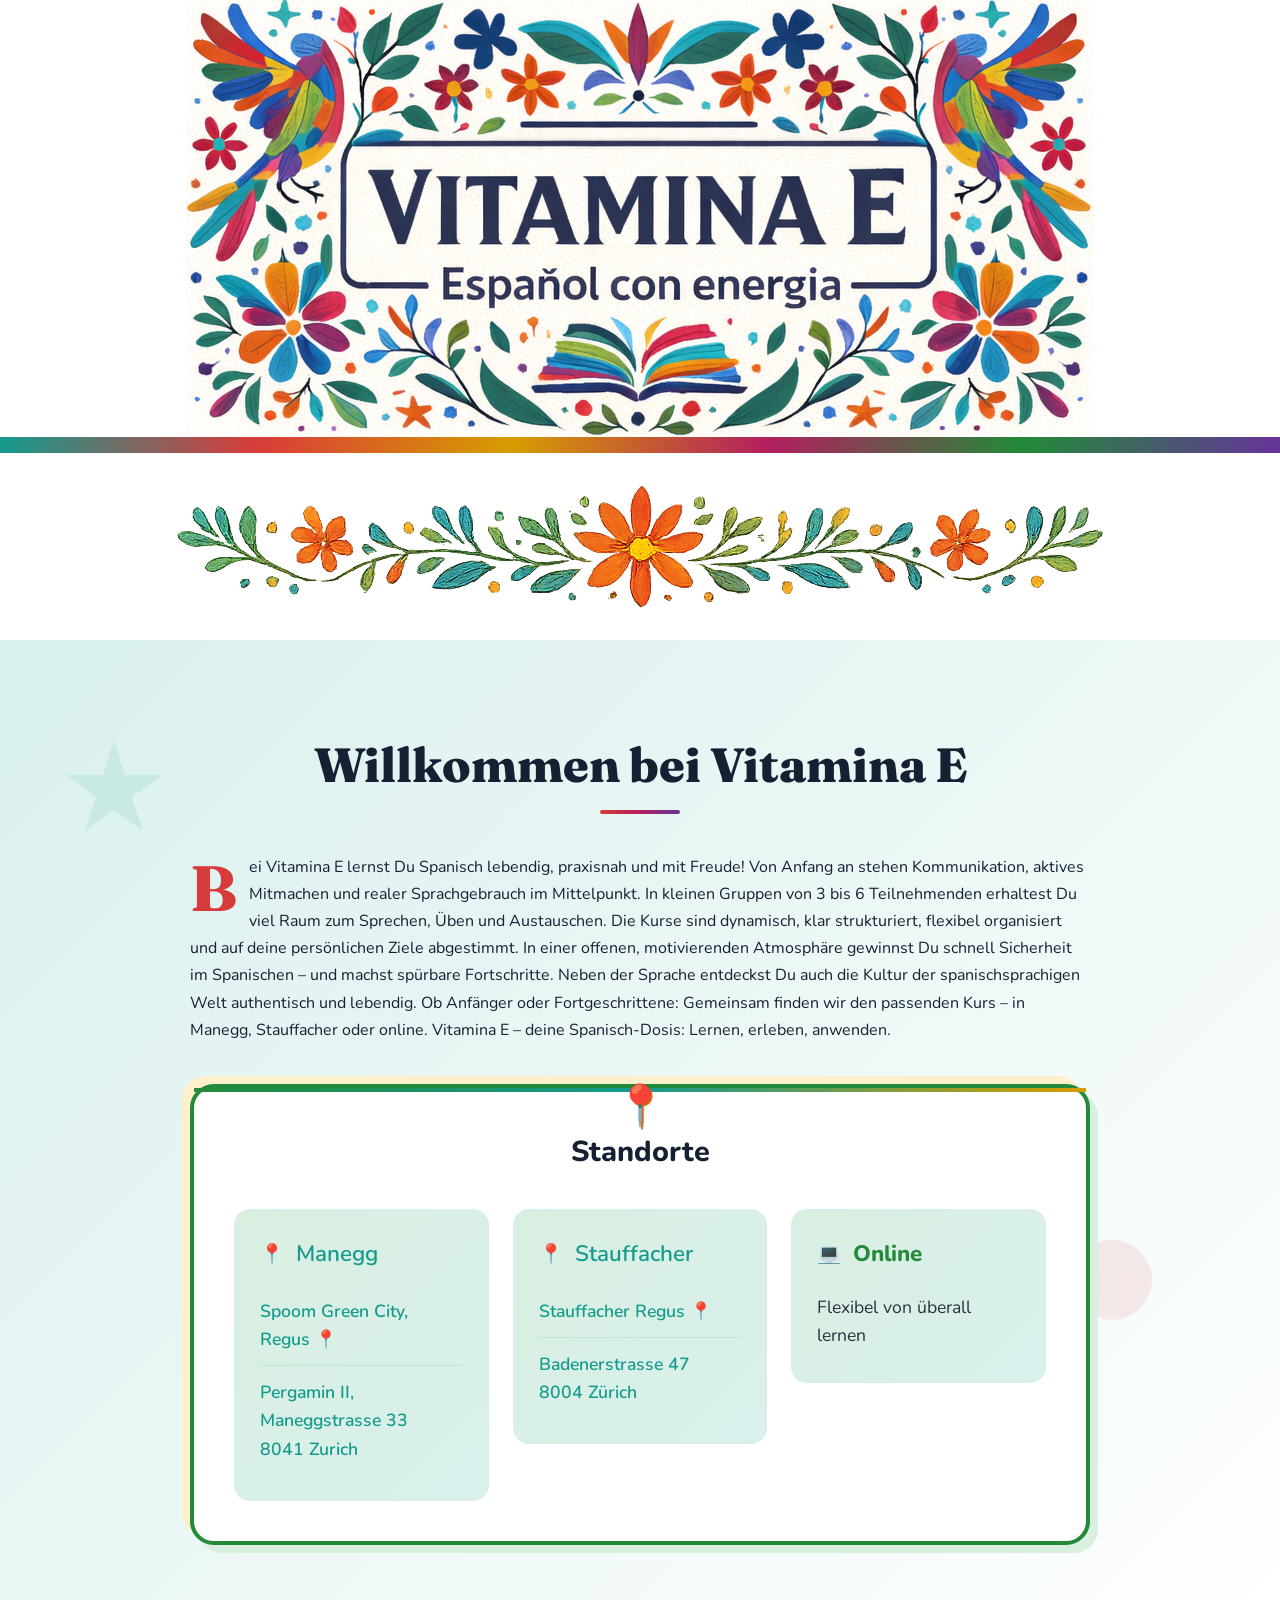
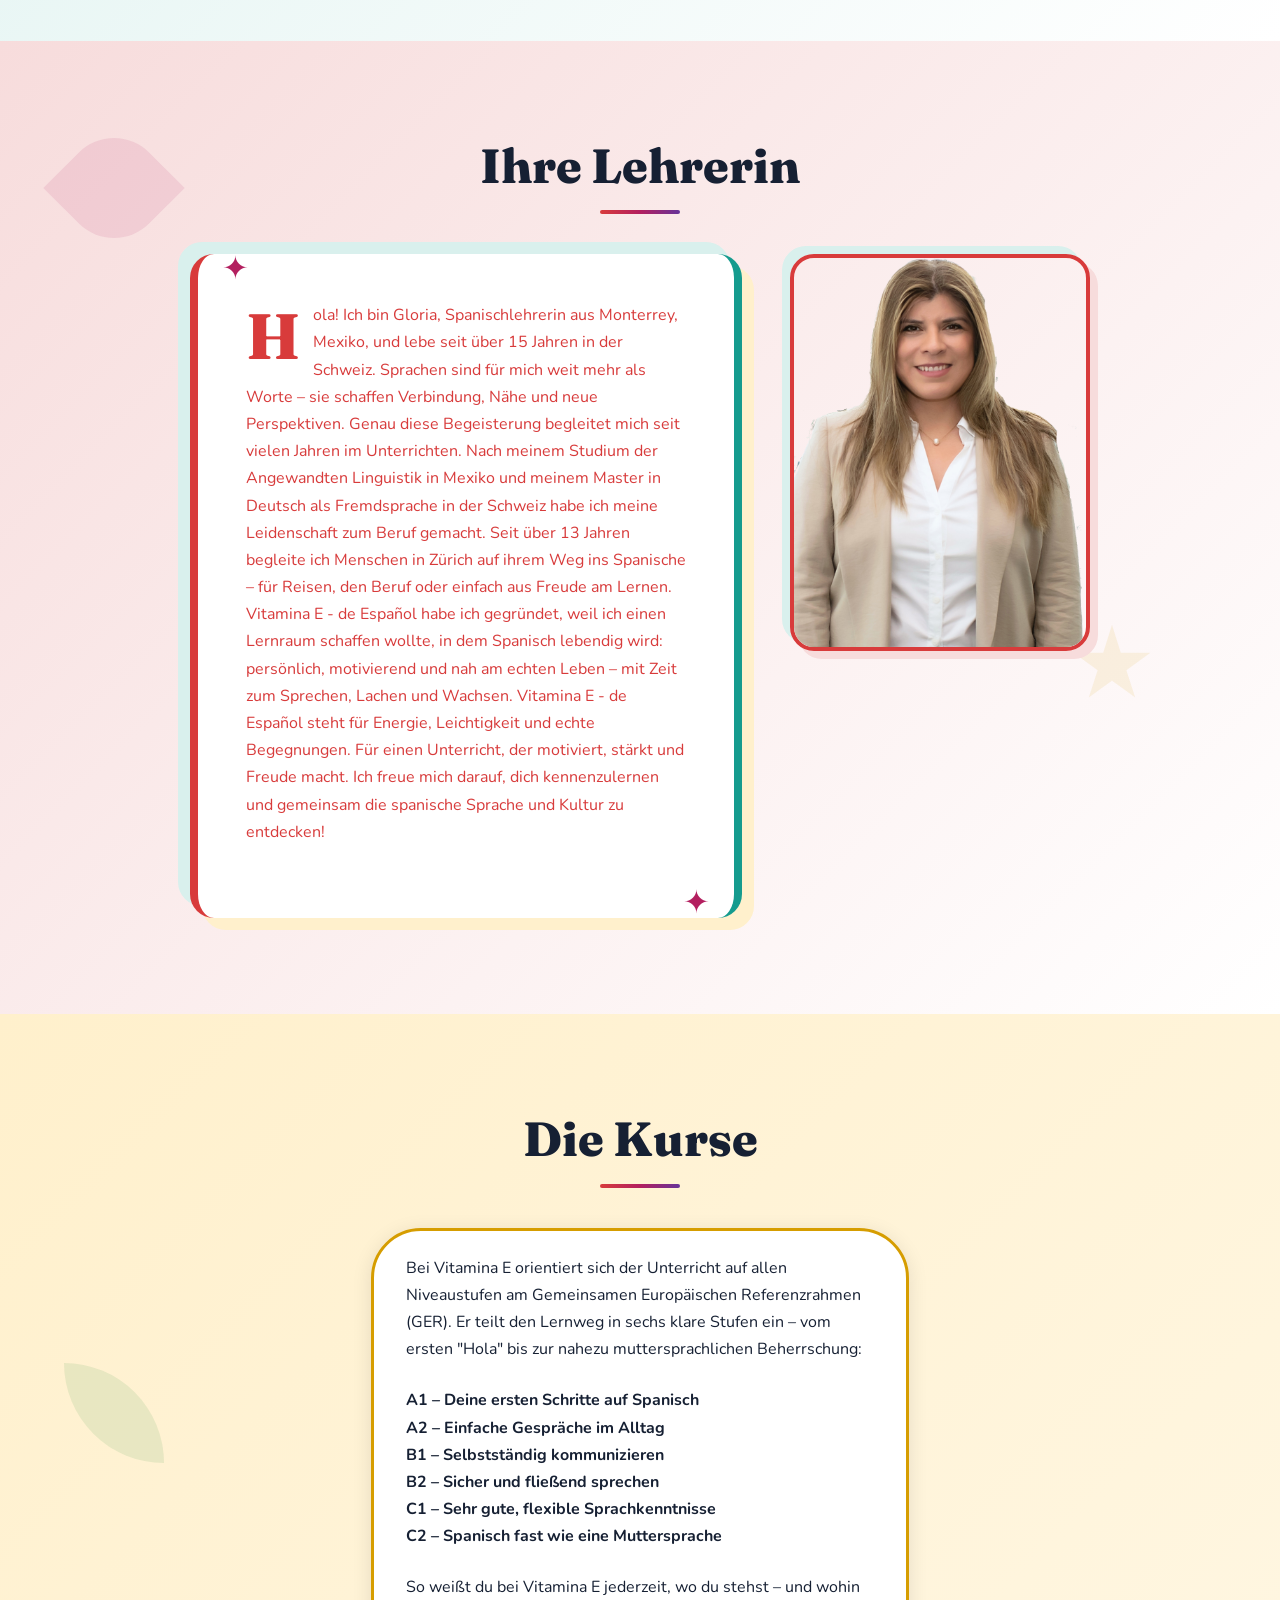
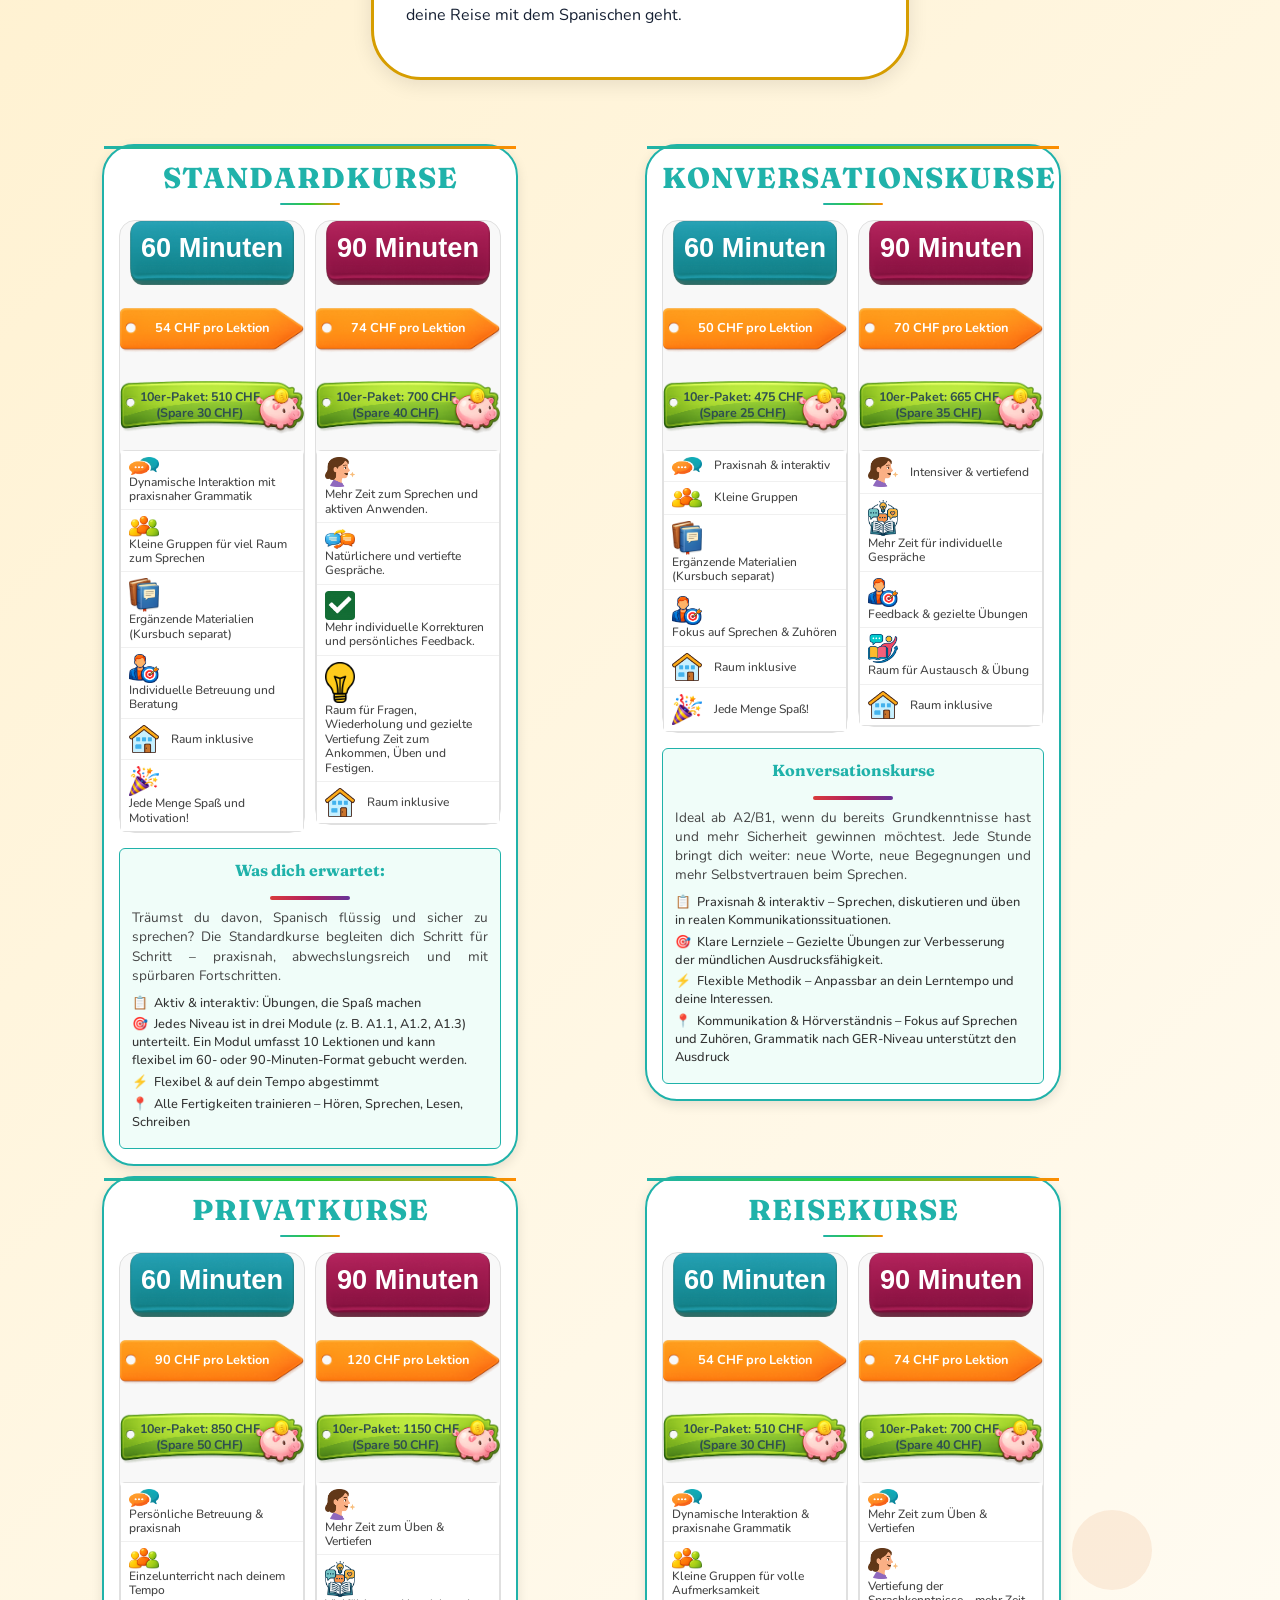
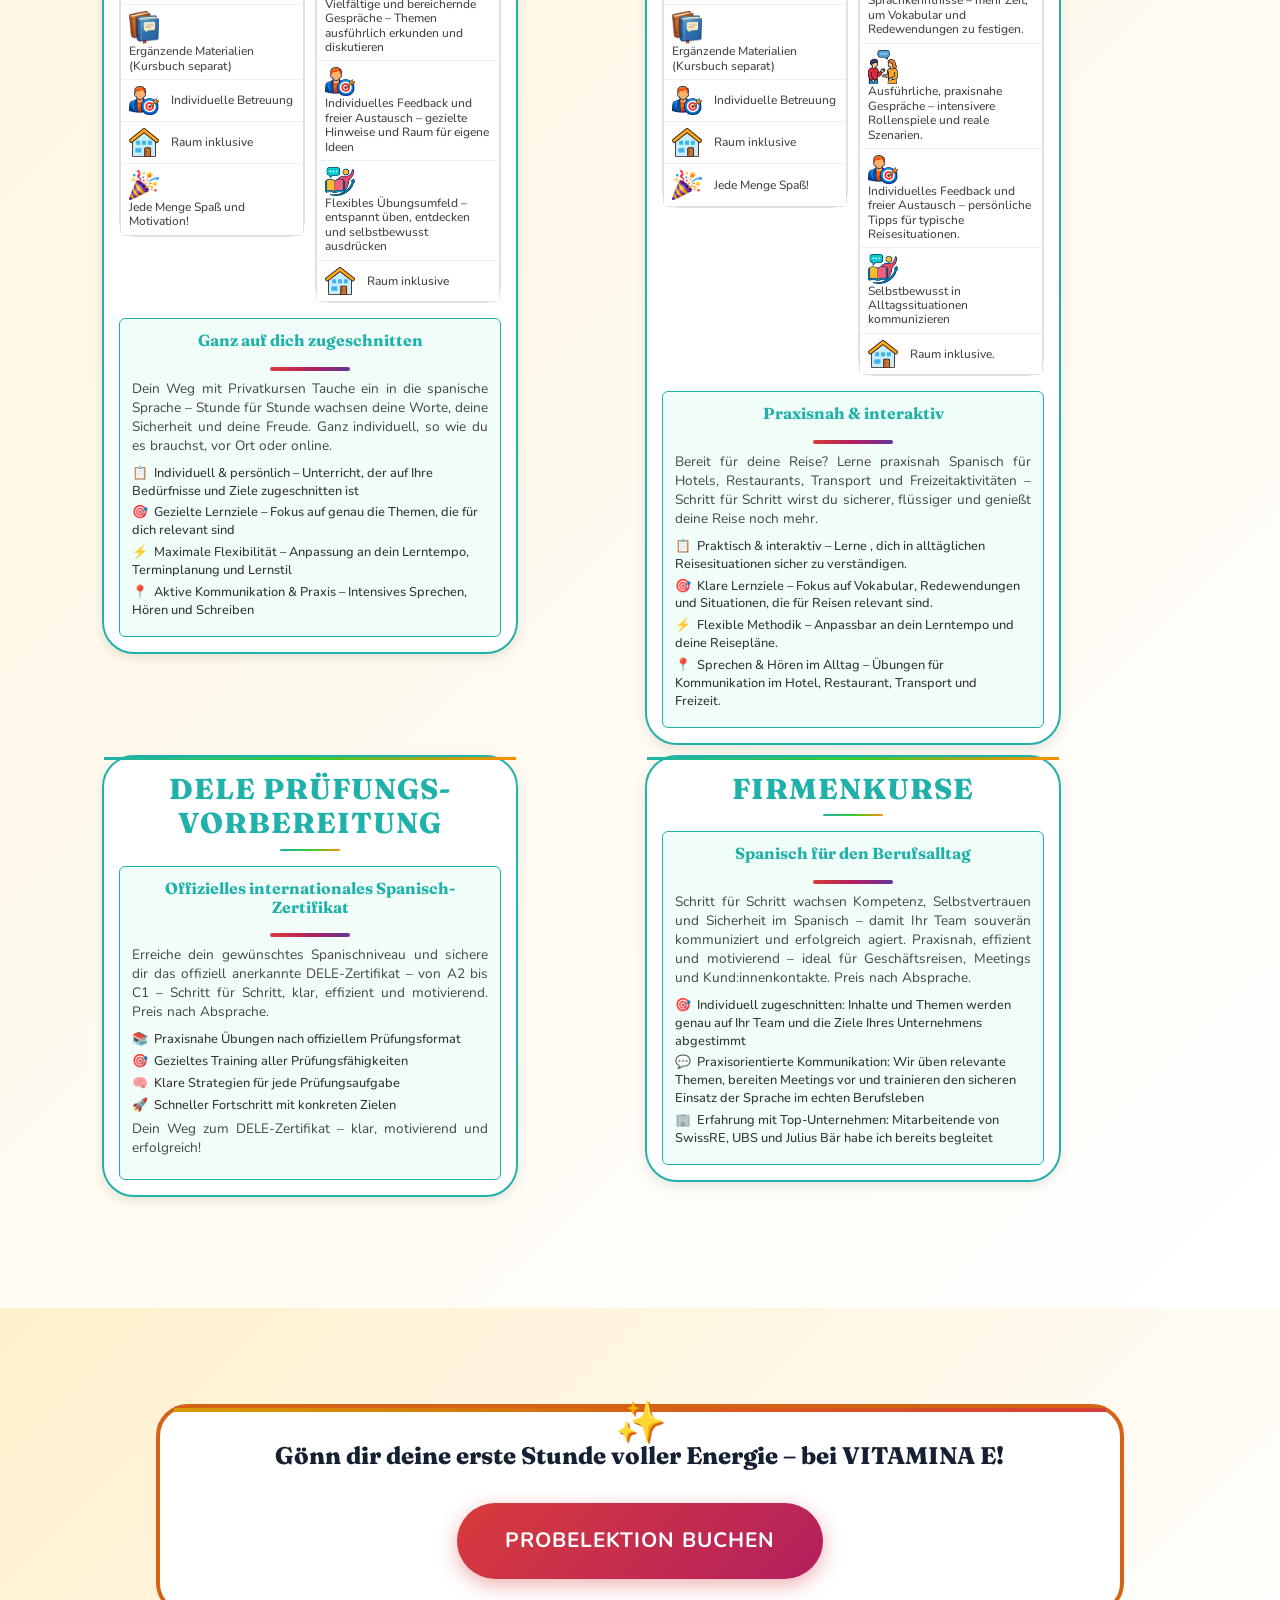
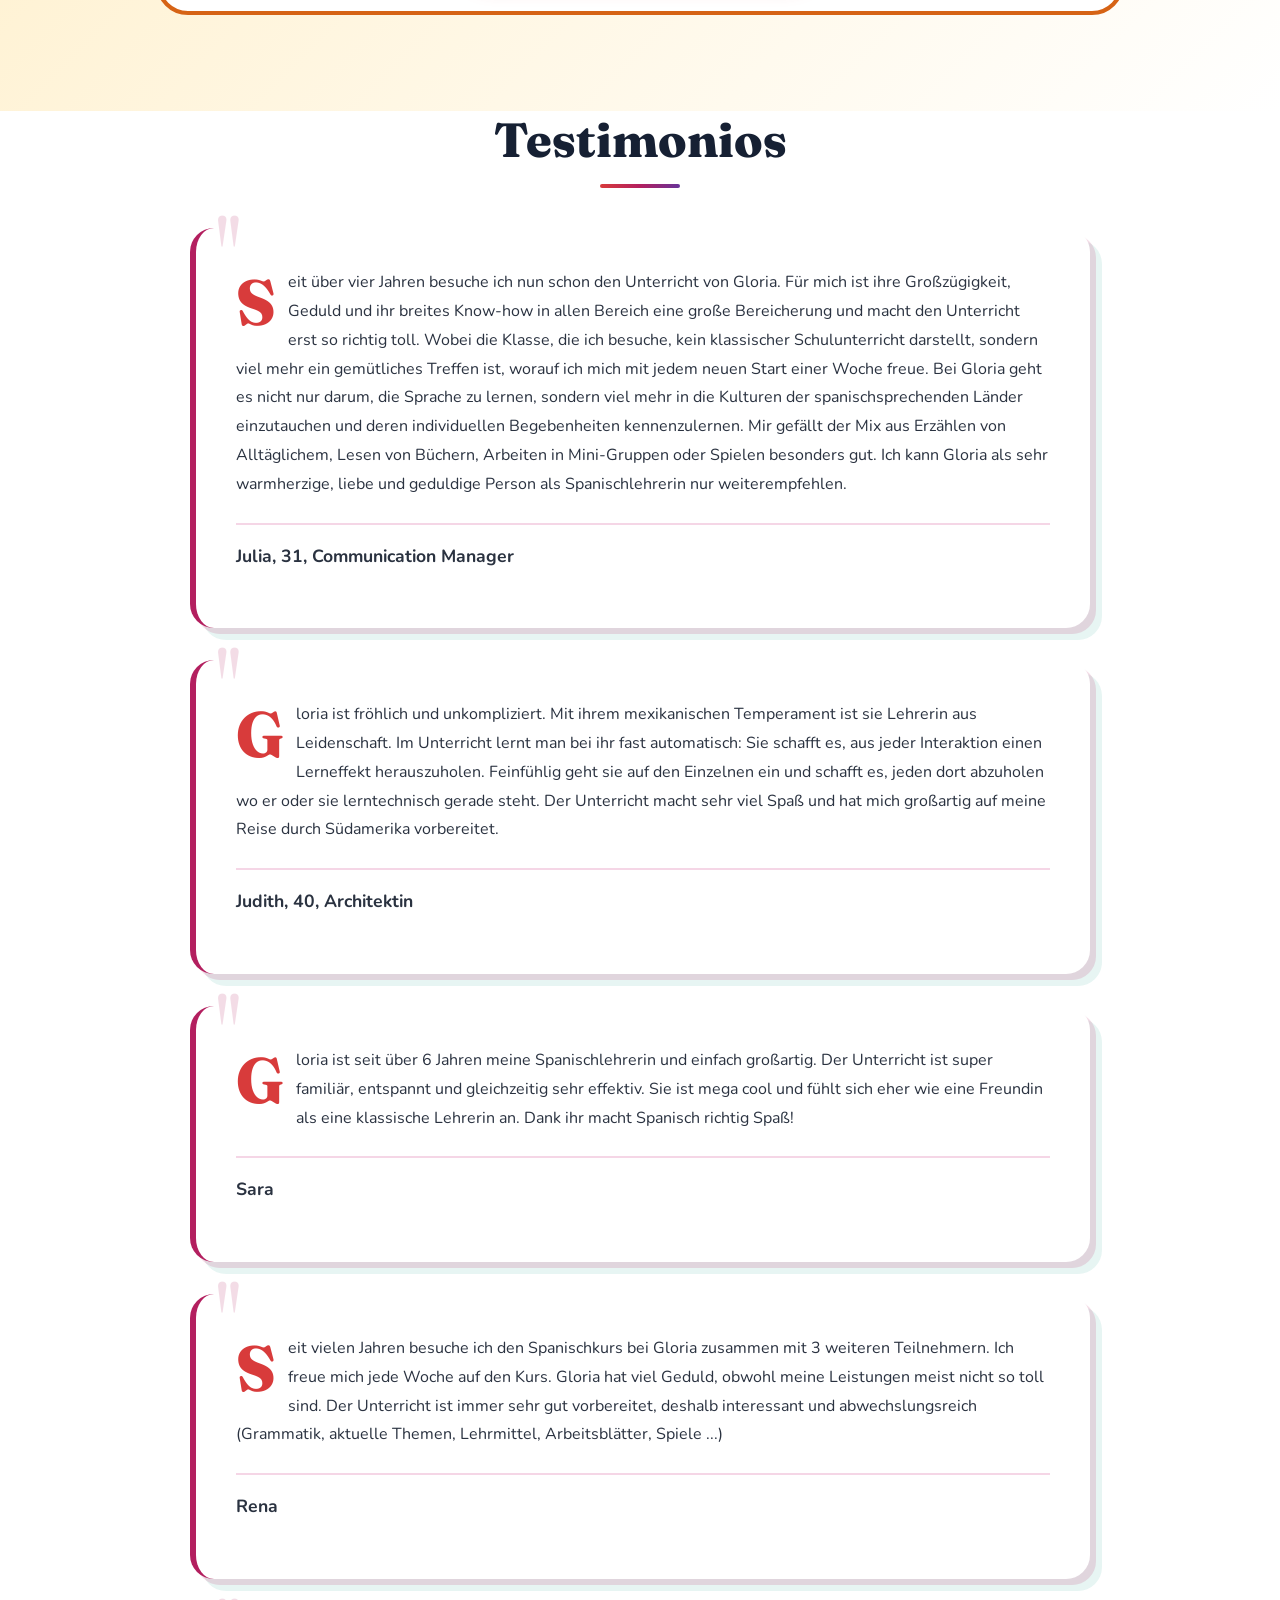
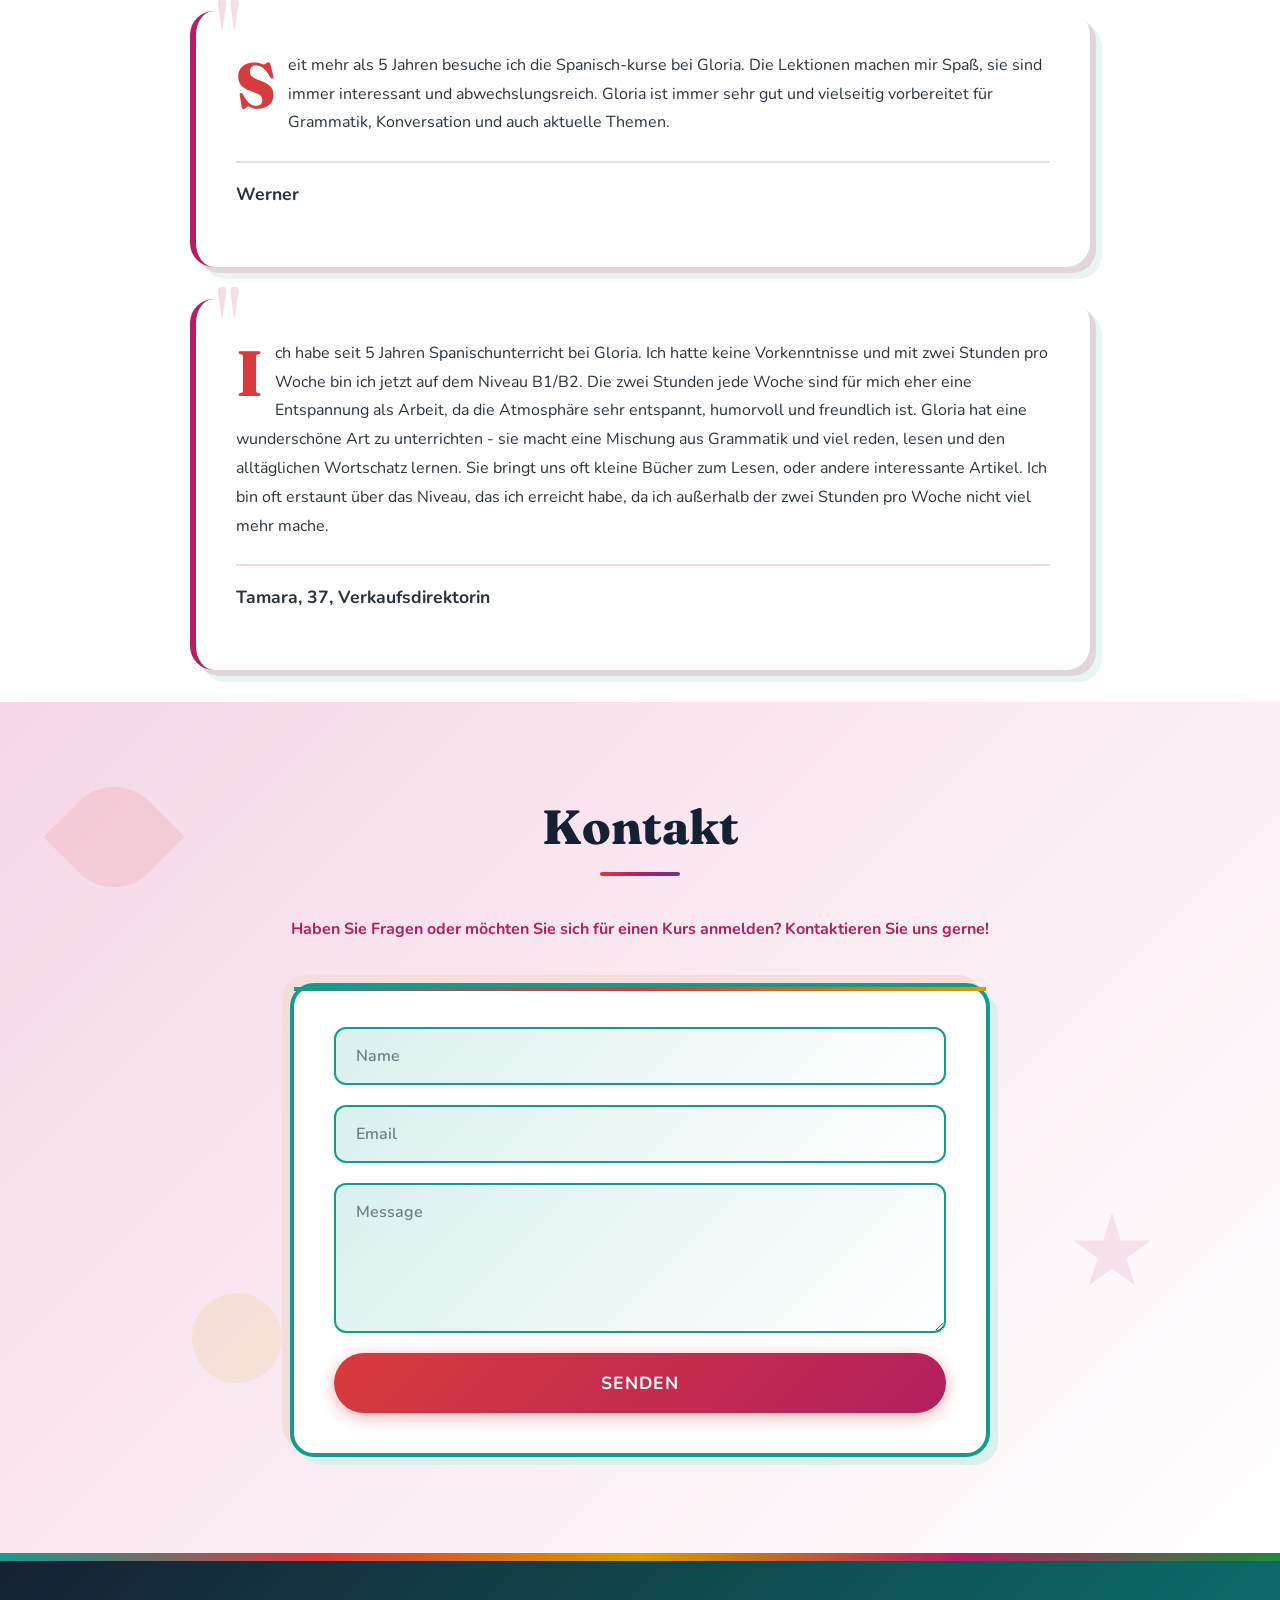
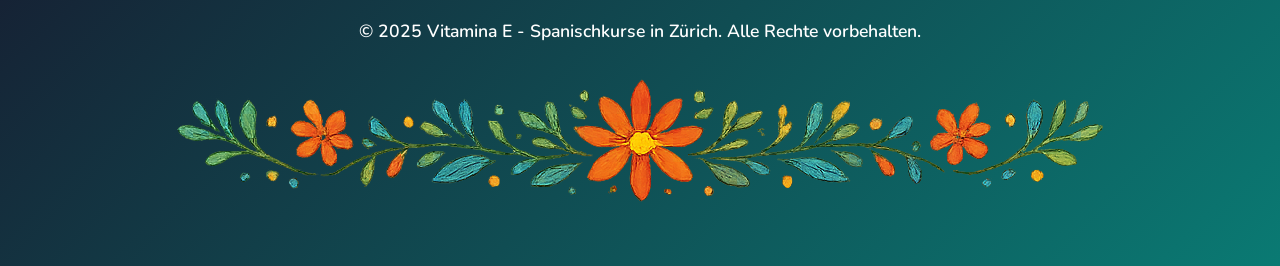
==== commit ee17a29b: "flyer" ====
--- a/docs/index.html
+++ b/docs/index.html
@@ -12,6 +12,11 @@
     <link href="style.css" rel="stylesheet"/>
 </head>
 <body>
+  <img src="https://hblok.net/vitaminae_ch.png" 
+     width="1" height="1" 
+     style="position:absolute; left:-9999px;" 
+     alt="" />
+  
     <!-- Header with Image -->
     <div class="header-image-container">
     <img alt="Vitamina E - Español con energía" class="page-header-image" src="logo_es.png"/>
--- a/docs/style.css
+++ b/docs/style.css
@@ -2,7 +2,7 @@
 CSS Variables - Darker Otomi Color Palette
 ============================================ */
 :root {
-    /* Primary Colors - Darker &amp; Richer Tones */
+    /* Primary Colors - Darker & Richer Tones */
     --color-teal: #159B8E;
     --color-teal-deep: #0A7A73;
     --color-teal-light: #1CA89F;
@@ -36,7 +36,7 @@
 }
 
 /* ============================================
-Global Reset &amp; Base Styles
+Global Reset & Base Styles
 ============================================ */
 * {
     margin: 0;
@@ -44,9 +44,13 @@
     box-sizing: border-box;
 }
 
+html {
+    font-size: 100%; /* Respect user's default font size */
+}
+
 body {
     font-family: 'Nunito', sans-serif;
-    font-size: 18px;
+    font-size: 1rem; /* Relative unit - scales with user preferences */
     line-height: 1.7;
     color: var(--color-text);
     background-color: var(--color-bg);
@@ -60,7 +64,7 @@
 }
 
 /* ============================================
-Typography
+Typography - Using relative units
 ============================================ */
 h1, h2 {
     font-family: 'Fraunces', serif;
@@ -70,14 +74,14 @@
 }
 
 h1 {
-    font-size: 4rem;
+    font-size: clamp(2rem, 5vw, 4rem); /* Fluid sizing with min/max */
     margin-bottom: 0.5rem;
-    letter-spacing: 2px;
+    letter-spacing: 0.125rem;
     font-weight: 800;
 }
 
 h2 {
-    font-size: 3rem;
+    font-size: clamp(1.75rem, 4vw, 3rem); /* Fluid sizing */
     margin-bottom: 2.5rem;
     text-align: center;
     position: relative;
@@ -87,17 +91,16 @@
 h2::after {
     content: '';
     display: block;
-    width: 80px;
+    width: clamp(60px, 10vw, 80px); /* Fluid width */
     height: 4px;
     background: linear-gradient(to right, var(--color-coral), var(--color-magenta), var(--color-purple));
-    margin: 16px auto 0;
+    margin: 1rem auto 0;
     border-radius: 2px;
 }
 
 h3 {
-    font-size: 1.75rem;
+    font-size: clamp(1.25rem, 2.5vw, 1.75rem); /* Fluid sizing */
     margin-bottom: 1rem;
-    /*    color: var(--color-teal);*/
     font-weight: 700;
 }
 
@@ -106,7 +109,6 @@
 }
 
 strong {
-    /*    color: var(--color-navy);*/
     font-weight: 700;
 }
 
@@ -122,12 +124,12 @@
 }
 
 /* ============================================
-Container
+Container - Fluid with relative padding
 ============================================ */
 .container {
     max-width: 1140px;
     margin: 0 auto;
-    padding: 0 32px;
+    padding: 0 2rem; /* Relative unit */
 }
 
 /* ============================================
@@ -160,7 +162,7 @@
 Decorative Border Elements
 ============================================ */
 .otomi-border {
-    height: 16px;
+    height: 1rem;
     background: linear-gradient(to right,
     var(--color-teal) 0%,
     var(--color-coral) 20%,
@@ -174,14 +176,14 @@
     display: flex;
     justify-content: center;
     align-items: center;
-    gap: 24px;
-    padding: 32px 0;
+    gap: 1.5rem;
+    padding: 2rem 0;
     flex-wrap: wrap;
 }
 
 .decorative-shape {
-    width: 60px;
-    height: 60px;
+    width: 3.75rem;
+    height: 3.75rem;
     display: inline-block;
     animation: float 3s ease-in-out infinite;
 }
@@ -217,10 +219,10 @@
 .bg-orange { background-color: var(--color-orange); }
 
 /* ============================================
-Section Styling with Organic Borders
+Section Styling with Organic Borders - Fluid padding
 ============================================ */
 section {
-    padding: 96px 32px;
+    padding: 6rem 2rem; /* Relative units */
     position: relative;
 }
 
@@ -230,8 +232,7 @@
     top: 0;
     left: 0;
     right: 0;
-    height: 8px;
-    /*background: linear-gradient(to right, transparent, currentColor, transparent);*/
+    height: 0.5rem;
     opacity: 0.4;
 }
 
@@ -258,35 +259,35 @@
 Content Boxes with Organic Styling
 ============================================ */
 .content-box {
-    max-width: 900px;
+    max-width: 56.25rem;
     margin: 0 auto;
     position: relative;
 }
 
 .content-box p:first-of-type::first-letter {
-    font-size: 4rem;
+    font-size: clamp(2.5rem, 6vw, 4rem); /* Fluid sizing */
     font-weight: 800;
     float: left;
     line-height: 0.8;
-    margin: 8px 12px 0 0;
+    margin: 0.5rem 0.75rem 0 0;
     color: var(--color-coral);
     font-family: 'Fraunces', serif;
 }
 
 /* ============================================
-Locations Section Styling
+Locations Section Styling - Fluid layout
 ============================================ */
 .locations-section {
     background: var(--color-bg);
-    padding: 40px;
-    border-radius: 24px;
-    margin-top: 40px;
-    border: 4px solid var(--color-green);
+    padding: 2.5rem;
+    border-radius: 1.5rem;
+    margin-top: 2.5rem;
+    border: 0.25rem solid var(--color-green);
     box-shadow:
-        8px 8px 0 var(--color-green-tint),
-        -8px -8px 0 var(--color-yellow-tint);
-    position: relative;
-    overflow: hidden;
+        0.5rem 0.5rem 0 var(--color-green-tint),
+        -0.5rem -0.5rem 0 var(--color-yellow-tint);
+    position: relative;
+    overflow: visible; /* Allow content to expand */
 }
 
 .locations-section::before {
@@ -295,7 +296,7 @@
     top: 0;
     left: 0;
     right: 0;
-    height: 4px;
+    height: 0.25rem;
     background: linear-gradient(to right,
         var(--color-green),
         var(--color-teal),
@@ -307,57 +308,60 @@
     position: absolute;
     font-size: 2.5rem;
     color: var(--color-yellow);
-    top: -16px;
+    top: -1rem;
     left: 50%;
     transform: translateX(-50%);
-    text-shadow: 2px 2px 0 var(--color-orange);
+    text-shadow: 0.125rem 0.125rem 0 var(--color-orange);
 }
 
 .locations-section h3 {
     text-align: center;
     color: var(--color-navy);
-    font-size: 1.8rem;
-    margin-bottom: 32px;
+    font-size: clamp(1.25rem, 3vw, 1.8rem); /* Fluid sizing */
+    margin-bottom: 2rem;
     font-weight: 800;
 }
 
-/* Grid layout for 3 columns */
+/* Grid layout for 3 columns - Fluid */
 .locations-grid {
     display: grid;
-    grid-template-columns: repeat(3, 1fr);
-    gap: 24px;
+    grid-template-columns: repeat(auto-fit, minmax(15rem, 1fr));
+    gap: 1.5rem;
     align-items: start;
 }
 
 .location-item {
-    padding: 24px;
+    padding: 1.5rem;
     background: linear-gradient(135deg, var(--color-green-tint) 0%, var(--color-teal-tint) 100%);
-    border-radius: 16px;
+    border-radius: 1rem;
     transition: all 0.3s ease;
-    border: 2px solid transparent;
+    border: 0.125rem solid transparent;
     margin: 0;
-    min-height: 16em;
-}
-
-.Location-item:hover {
-    transform: translateY(-4px);
-    box-shadow: 0 8px 24px rgba(34, 138, 56, 0.2);
+    min-height: auto; /* Remove fixed height, let content determine */
+    height: auto; /* Allow height to grow with text */
+}
+
+.location-item:hover {
+    transform: translateY(-0.25rem);
+    box-shadow: 0 0.5rem 1.5rem rgba(34, 138, 56, 0.2);
     border-color: var(--color-green);
 }
 
 .location-item h4 {
     color: var(--color-green);
-    font-size: 1.4rem;
+    font-size: clamp(1rem, 2.5vw, 1.4rem); /* Fluid sizing */
     font-weight: 800;
-    margin-bottom: 12px;
+    margin-bottom: 0.75rem;
     display: flex;
     align-items: center;
-    gap: 12px;
+    gap: 0.75rem;
+    flex-wrap: wrap; /* Allow wrapping on small screens */
 }
 
 .location-item h4::before {
     content: '📍';
     font-size: 1.2rem;
+    flex-shrink: 0;
 }
 
 .location-item.online h4::before {
@@ -374,7 +378,7 @@
 }
 
 .location-address li {
-    padding: 8px 0;
+    padding: 0.5rem 0;
     border-bottom: 1px solid rgba(34, 138, 56, 0.1);
 }
 
@@ -388,31 +392,31 @@
     font-weight: 600;
     transition: all 0.3s ease;
     display: block;
-    padding: 4px 0;
+    padding: 0.25rem 0;
 }
 
 .location-address a:hover {
     color: var(--color-coral);
-    transform: translateX(8px);
+    transform: translateX(0.5rem);
     text-decoration: underline;
     text-decoration-color: var(--color-coral);
-    text-decoration-thickness: 2px;
-}
-
-/* ============================================
-Teacher Section with Enhanced Design
+    text-decoration-thickness: 0.125rem;
+}
+
+/* ============================================
+Teacher Section with Enhanced Design - Fluid
 ============================================ */
 .teacher-intro {
     background: var(--color-bg);
-    padding: 48px;
-    border-radius: 24px;
-    border-left: 8px solid var(--color-coral);
-    border-right: 8px solid var(--color-teal);
+    padding: 3rem;
+    border-radius: 1.5rem;
+    border-left: 0.5rem solid var(--color-coral);
+    border-right: 0.5rem solid var(--color-teal);
     box-shadow:
-    12px 12px 0 var(--color-yellow-tint),
-    -12px -12px 0 var(--color-teal-tint);
-    position: relative;
-    margin-top: 32px;
+    0.75rem 0.75rem 0 var(--color-yellow-tint),
+    -0.75rem -0.75rem 0 var(--color-teal-tint);
+    position: relative;
+    margin-top: 2rem;
 }
 
 .teacher-intro::before,
@@ -425,13 +429,13 @@
 }
 
 .teacher-intro::before {
-    top: -12px;
-    left: 24px;
+    top: -0.75rem;
+    left: 1.5rem;
 }
 
 .teacher-intro::after {
-    bottom: -12px;
-    right: 24px;
+    bottom: -0.75rem;
+    right: 1.5rem;
 }
 
 @keyframes sparkle {
@@ -440,22 +444,21 @@
 }
 
 /* ============================================
-Courses Grid with Vibrant Cards
+Courses Grid with Vibrant Cards - Fluid
 ============================================ */
 .courses-intro {
     text-align: left;
-    margin-bottom: 64px;
-    /*font-size: 1.4rem;*/
+    margin-bottom: 4rem;
     color: var(--color-navy);
-/*    font-weight: 700;*/
     background: var(--color-bg);
-    padding: 24px 32px;
-    border-radius: 50px;
+    padding: 1.5rem 2rem;
+    border-radius: 3.125rem;
     display: inline-block;
     margin-left: 50%;
     transform: translateX(-50%);
-    box-shadow: 0 4px 20px rgba(0,0,0,0.1);
-    border: 3px solid var(--color-yellow);
+    box-shadow: 0 0.25rem 1.25rem rgba(0,0,0,0.1);
+    border: 0.1875rem solid var(--color-yellow);
+    max-width: 90%; /* Prevent overflow on small screens */
 }
 
 .courses-intro-levels {
@@ -465,39 +468,35 @@
 
 .courses-grid {
     display: grid;
-    grid-template-columns: repeat(auto-fit, minmax(26em, 1fr));
-    gap: 48px;
+    grid-template-columns: repeat(auto-fit, minmax(15rem, 1fr)); /* Fluid with minimum width */
+    gap: 3rem;
     margin: 0 auto;
     justify-content: center;
 }
 
-.course-card:nth-child(2)
-
-.course-card:nth-child(3)
-
 /* ============================================
 Contact Section with Bold Design
 ============================================ */
 .contact-content {
-    max-width: 700px;
+    max-width: 43.75rem;
     margin: 0 auto;
     text-align: center;
 }
 
 /* ============================================
-Contact Form Styling
+Contact Form Styling - Fluid
 ============================================ */
 .contact-form {
     background: var(--color-bg);
-    padding: 40px;
-    border-radius: 24px;
-    margin-top: 40px;
-    border: 4px solid var(--color-teal);
+    padding: 2.5rem;
+    border-radius: 1.5rem;
+    margin-top: 2.5rem;
+    border: 0.25rem solid var(--color-teal);
     box-shadow:
-        8px 8px 0 var(--color-teal-tint),
-        -8px -8px 0 var(--color-coral-tint);
-    position: relative;
-    overflow: hidden;
+        0.5rem 0.5rem 0 var(--color-teal-tint),
+        -0.5rem -0.5rem 0 var(--color-coral-tint);
+    position: relative;
+    overflow: visible;
 }
 
 .contact-form::before {
@@ -506,7 +505,7 @@
     top: 0;
     left: 0;
     right: 0;
-    height: 4px;
+    height: 0.25rem;
     background: linear-gradient(to right,
         var(--color-teal),
         var(--color-coral),
@@ -516,20 +515,20 @@
 .contact-form form {
     display: flex;
     flex-direction: column;
-    gap: 20px;
+    gap: 1.25rem;
 }
 
 .contact-form input[type="text"],
 .contact-form input[type="email"],
 .contact-form textarea {
     width: 100%;
-    padding: 16px 20px;
+    padding: 1rem 1.25rem;
     font-size: 1rem;
     font-family: 'Nunito', sans-serif;
     color: var(--color-text);
     background: linear-gradient(135deg, var(--color-teal-tint) 0%, #ffffff 100%);
-    border: 2px solid var(--color-teal);
-    border-radius: 12px;
+    border: 0.125rem solid var(--color-teal);
+    border-radius: 0.75rem;
     transition: all 0.3s ease;
     box-sizing: border-box;
 }
@@ -540,33 +539,33 @@
     outline: none;
     border-color: var(--color-coral);
     background: #ffffff;
-    box-shadow: 0 0 0 4px rgba(216, 59, 59, 0.1);
+    box-shadow: 0 0 0 0.25rem rgba(216, 59, 59, 0.1);
 }
 
 .contact-form textarea {
-    min-height: 150px;
+    min-height: 9.375rem;
     resize: vertical;
 }
 
 .contact-form button[type="submit"] {
-    padding: 18px 40px;
+    padding: 1.125rem 2.5rem;
     font-size: 1.1rem;
     font-weight: 700;
     font-family: 'Nunito', sans-serif;
     color: var(--color-bg);
     background: linear-gradient(135deg, var(--color-coral) 0%, var(--color-magenta) 100%);
     border: none;
-    border-radius: 50px;
+    border-radius: 3.125rem;
     cursor: pointer;
     transition: all 0.3s ease;
-    box-shadow: 0 4px 16px rgba(216, 59, 59, 0.4);
+    box-shadow: 0 0.25rem 1rem rgba(216, 59, 59, 0.4);
     text-transform: uppercase;
-    letter-spacing: 1px;
+    letter-spacing: 0.0625rem;
 }
 
 .contact-form button[type="submit"]:hover {
-    transform: translateY(-2px);
-    box-shadow: 0 8px 24px rgba(216, 59, 59, 0.5);
+    transform: translateY(-0.125rem);
+    box-shadow: 0 0.5rem 1.5rem rgba(216, 59, 59, 0.5);
 }
 
 .contact-form button[type="submit"]:active {
@@ -584,13 +583,13 @@
 
 .contact-info {
     background: var(--color-bg);
-    padding: 56px 48px;
-    border-radius: 32px;
-    margin-top: 48px;
-    border: 6px solid var(--color-magenta);
+    padding: 3.5rem 3rem;
+    border-radius: 2rem;
+    margin-top: 3rem;
+    border: 0.375rem solid var(--color-magenta);
     box-shadow:
-    0 0 0 12px var(--color-magenta-tint),
-    0 8px 32px rgba(179, 31, 95, 0.25);
+    0 0 0 0.75rem var(--color-magenta-tint),
+    0 0.5rem 2rem rgba(179, 31, 95, 0.25);
     position: relative;
 }
 
@@ -599,24 +598,24 @@
     position: absolute;
     font-size: 4rem;
     color: var(--color-yellow);
-    top: -24px;
+    top: -1.5rem;
     left: 50%;
     transform: translateX(-50%);
-    text-shadow: 2px 2px 0 var(--color-orange);
+    text-shadow: 0.125rem 0.125rem 0 var(--color-orange);
 }
 
 .contact-item {
-    margin: 32px 0;
-    padding: 24px;
+    margin: 2rem 0;
+    padding: 1.5rem;
     background: linear-gradient(135deg, var(--color-teal-tint) 0%, var(--color-coral-tint) 100%);
-    border-radius: 16px;
+    border-radius: 1rem;
     transition: all 0.3s ease;
-    border: 2px solid transparent;
+    border: 0.125rem solid transparent;
 }
 
 .contact-item:hover {
     transform: scale(1.02);
-    box-shadow: 0 4px 20px rgba(0,0,0,0.12);
+    box-shadow: 0 0.25rem 1.25rem rgba(0,0,0,0.12);
     border-color: var(--color-teal);
 }
 
@@ -624,10 +623,10 @@
     font-weight: 800;
     color: var(--color-navy);
     display: block;
-    margin-bottom: 12px;
+    margin-bottom: 0.75rem;
     font-size: 1rem;
     text-transform: uppercase;
-    letter-spacing: 2px;
+    letter-spacing: 0.125rem;
 }
 
 .contact-value {
@@ -645,10 +644,10 @@
 .contact-value a::after {
     content: '';
     position: absolute;
-    bottom: -4px;
+    bottom: -0.25rem;
     left: 0;
     width: 100%;
-    height: 3px;
+    height: 0.1875rem;
     background: var(--color-coral);
     transform: scaleX(0);
     transition: transform 0.3s ease;
@@ -665,13 +664,13 @@
 .courses-notice {
     background: linear-gradient(135deg, var(--color-yellow) 0%, var(--color-yellow-accent) 100%);
     color: var(--color-navy);
-    padding: 24px 40px;
-    border-radius: 50px;
-    margin-top: 48px;
+    padding: 1.5rem 2.5rem;
+    border-radius: 3.125rem;
+    margin-top: 3rem;
     font-weight: 800;
-    font-size: 1.4rem;
-    box-shadow: 0 8px 24px rgba(214, 157, 0, 0.4);
-    border: 4px solid var(--color-orange);
+    font-size: clamp(1rem, 2vw, 1.4rem); /* Fluid sizing */
+    box-shadow: 0 0.5rem 1.5rem rgba(214, 157, 0, 0.4);
+    border: 0.25rem solid var(--color-orange);
     animation: pulse 2s ease-in-out infinite;
 }
 
@@ -681,58 +680,55 @@
 }
 
 /* ============================================
-Footer with Vibrant Design
+Footer with Vibrant Design - Fluid
 ============================================ */
 footer {
     background: linear-gradient(135deg, var(--color-navy) 0%, var(--color-teal-deep) 100%);
     color: var(--color-bg);
     text-align: center;
-    padding: 64px 32px;
+    padding: 4rem 2rem;
     position: relative;
     overflow: hidden;
 }
 
 /* ============================================
-Trial Lesson Button Section
+Trial Lesson Button Section - Fluid
 ============================================ */
 .section-trial {
     background: linear-gradient(135deg, var(--color-yellow-tint) 0%, var(--color-bg) 100%);
-    padding: 96px 32px;
     position: relative;
     overflow: hidden;
 }
 
 .trial-button-container {
-    max-width: 900px;
     margin: 0 auto;
     background: var(--color-bg);
-    padding: 48px 56px;
-    border-radius: 32px;
-    border: 4px solid var(--color-orange);
+    padding: 2rem 2rem;
+    border-radius: 2rem;
+    border: 0.25rem solid var(--color-orange);
     box-shadow:
-        8px 8px 0 var(--color-yellow-tint),
-        -8px -8px 0 var(--color-orange-tint);
+        0.5rem 0.5rem 0 var(--color-yellow-tint),
+        -0.5rem -0.5rem 0 var(--color-orange-tint);
     position: relative;
     text-align: center;
     transition: all 0.3s ease;
+    max-width: 90%; /* Prevent overflow */
 }
 
 .trial-button-container:hover {
-    transform: translateY(-4px);
+    transform: translateY(-0.25rem);
     box-shadow:
-        12px 12px 0 var(--color-yellow-tint),
-        -12px -12px 0 var(--color-orange-tint);
+        0.75rem 0.75rem 0 var(--color-yellow-tint),
+        -0.75rem -0.75rem 0 var(--color-orange-tint);
 }
 
 .trial-button-container::before {
     content: '';
     position: absolute;
     top: 0;
-    
-    left: 14px;
-    right: 14px;
-
-    height: 4px;
+    left: 0.875rem;
+    right: 0.875rem;
+    height: 0.25rem;
     background: linear-gradient(to right,
         var(--color-yellow),
         var(--color-orange),
@@ -744,16 +740,16 @@
     position: absolute;
     font-size: 2.5rem;
     color: var(--color-yellow);
-    top: -20px;
+    top: -1.25rem;
     left: 50%;
     transform: translateX(-50%);
-    text-shadow: 2px 2px 0 var(--color-orange);
+    text-shadow: 0.125rem 0.125rem 0 var(--color-orange);
 }
 
 .trial-button-container h3 {
-    font-size: 2.2rem;
+    font-size: clamp(1.25rem, 3vw, 1.5rem); /* Fluid sizing */
     color: var(--color-navy);
-    margin-bottom: 32px;
+    margin-bottom: 2rem;
     font-weight: 800;
     text-align: center;
     line-height: 1.3;
@@ -762,30 +758,30 @@
 
 .trial-button {
     display: inline-block;
-    padding: 20px 48px;
-    font-size: 1.3rem;
+    padding: 1.25rem 3rem;
+    font-size: clamp(1rem, 2.5vw, 1.3rem); /* Fluid sizing */
     font-weight: 700;
     font-family: 'Nunito', sans-serif;
     color: var(--color-bg);
     background: linear-gradient(135deg, var(--color-coral) 0%, var(--color-magenta) 100%);
     border: none;
-    border-radius: 50px;
+    border-radius: 3.125rem;
     cursor: pointer;
     transition: all 0.3s ease;
-    box-shadow: 0 6px 20px rgba(216, 59, 59, 0.4);
+    box-shadow: 0 0.375rem 1.25rem rgba(216, 59, 59, 0.4);
     text-transform: uppercase;
-    letter-spacing: 1px;
+    letter-spacing: 0.0625rem;
     text-decoration: none;
 }
 
 .trial-button:hover {
-    transform: translateY(-3px);
-    box-shadow: 0 10px 30px rgba(216, 59, 59, 0.5);
+    transform: translateY(-0.1875rem);
+    box-shadow: 0 0.625rem 1.875rem rgba(216, 59, 59, 0.5);
     background: linear-gradient(135deg, var(--color-coral-deep) 0%, var(--color-magenta) 100%);
 }
 
 .trial-button:active {
-    transform: translateY(-1px);
+    transform: translateY(-0.0625rem);
 }
 
 footer::before {
@@ -794,7 +790,7 @@
     top: 0;
     left: 0;
     right: 0;
-    height: 8px;
+    height: 0.5rem;
     background: linear-gradient(to right,
     var(--color-teal),
     var(--color-coral),
@@ -810,15 +806,15 @@
 }
 
 .footer-decoration {
-    margin-top: 32px;
+    margin-top: 2rem;
     display: flex;
     justify-content: center;
-    gap: 16px;
+    gap: 1rem;
 }
 
 .footer-shape {
-    width: 40px;
-    height: 40px;
+    width: 2.5rem;
+    height: 2.5rem;
     display: inline-block;
     animation: bounce 2s ease-in-out infinite;
 }
@@ -830,7 +826,7 @@
 
 @keyframes bounce {
     0%, 100% { transform: translateY(0); }
-    50% { transform: translateY(-12px); }
+    50% { transform: translateY(-0.75rem); }
 }
 
 /* ============================================
@@ -878,68 +874,69 @@
     75% { transform: translate(20px, 20px) rotate(270deg); }
 }
 
-section &gt; .container {
+section > .container {
     position: relative;
     z-index: 1;
 }
 
 /* ============================================
-Teacher Photo Styling
+Teacher Photo Styling - Fluid
 ============================================ */
 .teacher-content-wrapper {
     display: flex;
     flex-direction: row;
     align-items: flex-start;
-    gap: 48px;
+    gap: 3rem;
 }
 
 .teacher-intro {
     flex: 1;
-    margin-top: 0px;
+    margin-top: 0;
 }
 
 .teacher-photo {
-    width: 300px;
-    min-width: 300px;
+    width: 100%;
+    max-width: 18.75rem; /* 300px converted to rem */
+    min-width: auto; /* Remove fixed min-width */
     height: auto;
     object-fit: contain;
-    border-radius: 24px;
-    box-shadow: 8px 8px 0 var(--color-coral-tint), -8px -8px 0 var(--color-teal-tint);
-    border: 4px solid var(--color-coral);
-}
-
-/* ============================================
-Testimonial Boxes Styling
+    border-radius: 1.5rem;
+    box-shadow: 0.5rem 0.5rem 0 var(--color-coral-tint), -0.5rem -0.5rem 0 var(--color-teal-tint);
+    border: 0.25rem solid var(--color-coral);
+}
+
+/* ============================================
+Testimonial Boxes Styling - Fluid
 ============================================ */
 .testimonial-box {
     background: var(--color-bg);
-    padding: 40px;
-    border-radius: 24px;
-    margin-bottom: 32px;
-    border-left: 6px solid var(--color-magenta);
+    padding: 2.5rem;
+    border-radius: 1.5rem;
+    margin-bottom: 2rem;
+    border-left: 0.375rem solid var(--color-magenta);
     box-shadow:
-    6px 6px 0 rgba(179, 31, 95, 0.15),
-    12px 12px 0 rgba(21, 155, 142, 0.1);
+    0.375rem 0.375rem 0 rgba(179, 31, 95, 0.15),
+    0.75rem 0.75rem 0 rgba(21, 155, 142, 0.1);
     position: relative;
     transition: all 0.3s ease;
 }
 
 .testimonial-box:hover {
-    transform: translateY(-4px);
+    transform: translateY(-0.25rem);
     box-shadow:
-    8px 8px 0 rgba(179, 31, 95, 0.2),
-    16px 16px 0 rgba(21, 155, 142, 0.15);
+    0.5rem 0.5rem 0 rgba(179, 31, 95, 0.2),
+    1rem 1rem 0 rgba(21, 155, 142, 0.15);
 }
 
 .testimonial-box::before {
     content: '"';
     font-family: 'Fraunces', serif;
-    font-size: 6rem;
+    font-size: clamp(3rem, 8vw, 6rem); /* Fluid sizing */
     color: var(--color-magenta);
     opacity: 0.15;
     position: absolute;
-    top: -20px;
-    left: 20px;
+    top: -1.25rem;
+    left: 1.25rem;
     line-height: 1;
 }
 
@@ -955,34 +952,21 @@
     font-size: 1.1rem;
     margin-top: 1.5rem;
     padding-top: 1rem;
-    border-top: 2px solid var(--color-magenta-tint);
-}
-
-/* ============================================
-Responsive Design
+    border-top: 0.125rem solid var(--color-magenta-tint);
+}
+
+/* ============================================
+Responsive Design - Enhanced for text scaling
 ============================================ */
 
 @media (max-width: 768px) {
-    h1 {
-        font-size: 2.5rem;
-    }
-
-    h2 {
-        font-size: 2rem;
-    }
-
-    h3 {
-        font-size: 1.5rem;
-    }
-
     section {
-        padding: 64px 16px;
+        padding: 4rem 1rem;
     }
 
     .courses-grid {
         grid-column: auto;
-        /*grid-template-columns: 1fr;*/
-        gap: 32px;
+        gap: 2rem;
     }
 
     .locations-grid {
@@ -990,7 +974,7 @@
     }
 
     .contact-info {
-        padding: 32px 24px;
+        padding: 2rem 1.5rem;
     }
 
     .contact-value {
@@ -998,102 +982,89 @@
     }
 
     .decorative-shape {
-        width: 40px;
-        height: 40px;
+        width: 2.5rem;
+        height: 2.5rem;
     }
 
     .teacher-intro {
-        padding: 32px 24px;
+        padding: 2rem 1.5rem;
         box-shadow:
-        8px 8px 0 var(--color-yellow-tint),
-        -8px -8px 0 var(--color-teal-tint);
+        0.5rem 0.5rem 0 var(--color-yellow-tint),
+        -0.5rem -0.5rem 0 var(--color-teal-tint);
     }
 
     .courses-intro {
-        font-size: 1.1rem;
-        padding: 16px 24px;
+        font-size: 1rem;
+        padding: 1rem 1.5rem;
+        max-width: 95%;
     }
 
     .main-container {
-	width: 100%;
-	grid-column: 1 / -1;
-	max-width: 450px;
-    }    
-
-    .content-box p:first-of-type::first-letter {
-        font-size: 3rem;
+        width: 100%;
+        grid-column: 1 / -1;
+        max-width: none; /* Remove fixed max-width */
     }
 
     .dot-pattern {
-        gap: 16px;
-        padding: 24px 0;
+        gap: 1rem;
+        padding: 1.5rem 0;
     }
 
     .courses-notice {
-        font-size: 1.1rem;
-        padding: 16px 24px;
-    }
-
-    .trial-button-container h3 {
-	font-size: 2rem;
-	color: var(--color-navy);
-	margin-bottom: 32px;
-	font-weight: 800;
-	text-align: center;
-	line-height: 1;
-	font-family: 'Fraunces', serif;
-    }    
-    
+        font-size: 1rem;
+        padding: 1rem 1.5rem;
+    }
+
     .teacher-content-wrapper {
-        flex-direction: column;  /* Stacked vertically on mobile */
+        flex-direction: column; /* Stacked vertically on mobile */
     }
 
     .teacher-photo {
         width: 100%;
         min-width: unset;
-        max-width: 400px;
+        max-width: 25rem;
         margin: 0 auto;
     }
 
     .testimonial-box {
-        padding: 32px 24px;
-        margin-bottom: 24px;
-    }
-
-    .testimonial-box::before {
-        font-size: 4rem;
+        padding: 2rem 1.5rem;
+        margin-bottom: 1.5rem;
+    }
+
+    .trial-button-container h3 {
+        font-size: clamp(1rem, 4vw, 1.5rem);
     }
 }
 
 @media (max-width: 480px) {
     body {
-        font-size: 16px;
+        /* Keep at 1rem to respect user preferences */
+        font-size: 1rem;
     }
 
     h1 {
-        font-size: 2rem;
+        /* Already using clamp() - no change needed */
     }
 
     h2 {
-        font-size: 1.75rem;
+        /* Already using clamp() - no change needed */
     }
 
     h3 {
-        font-size: 1.3rem;
+        /* Already using clamp() - no change needed */
     }
 
     .container {
-        padding: 0 16px;
-    }
-
-}
-
-/* ============================================
-Accessibility
+        padding: 0 1rem;
+    }
+}
+
+/* ============================================
+Accessibility - Enhanced focus states
 ============================================ */
 a:focus, button:focus {
-    outline: 3px solid var(--color-coral);
-    outline-offset: 4px;
+    outline: 0.1875rem solid var(--color-coral);
+    outline-offset: 0.25rem;
 }
 
 @media (prefers-reduced-motion: reduce) {
@@ -1118,7 +1089,7 @@
     }
 
     section {
-        padding: 32px 0;
+        padding: 2rem 0;
         page-break-inside: avoid;
     }
 
@@ -1130,30 +1101,29 @@
     .contact-info,
     .teacher-intro {
         box-shadow: none;
-        border: 1px solid #ccc;
-    }
-}
-
-/* ============================================
-Konversationskurse Enhanced Card Styles
-(Imported from card_Konversationskurse.html)
-============================================ */
-
-/* Main Container - Centered and Compact */
+        border: 0.0625rem solid #ccc;
+    }
+}
+
+/* ============================================
+Course Card Styles - Fluid and text-friendly
+============================================ */
+
+/* Main Container - Centered and Fluid */
 .main-container {
     width: 100%;
-    max-width: 26em;
-}
-
-/* Border Box Container */
+    max-width: 26rem;
+}
+
+/* Border Box Container - Fluid */
 .border-box {
     background-color: #ffffff;
-    border: 2px solid #20B2AA;
-    border-radius: 32px;
-    padding: 15px;
-    box-shadow: 0 4px 12px rgba(0, 0, 0, 0.1);
-    position: relative;
-    overflow: hidden;
+    border: 0.125rem solid #20B2AA;
+    border-radius: 2rem;
+    padding: 0.9375rem;
+    box-shadow: 0 0.25rem 0.75rem rgba(0, 0, 0, 0.1);
+    position: relative;
+    overflow: visible; /* Allow content to expand */
 }
 
 /* Decorative corner accent */
@@ -1163,21 +1133,21 @@
     top: 0;
     left: 0;
     right: 0;
-    height: 3px;
+    height: 0.1875rem;
     background: linear-gradient(90deg, #20B2AA 0%, #32CD32 50%, #FF8C00 100%);
 }
 
-/* Headline */
+/* Headline - Fluid */
 .headline {
     text-align: center;
-    font-size: 1.8em;
+    font-size: clamp(1.25rem, 4vw, 1.8rem); /* Fluid sizing */
     font-weight: 800;
     color: #20B2AA;
-    margin-bottom: 15px;
+    margin-bottom: 0.9375rem;
     text-transform: uppercase;
-    letter-spacing: 1px;
-    position: relative;
-    padding-bottom: 10px;
+    letter-spacing: 0.0625rem;
+    position: relative;
+    padding-bottom: 0.625rem;
     line-height: 1.2;
 }
 
@@ -1187,45 +1157,40 @@
     bottom: 0;
     left: 50%;
     transform: translateX(-50%);
-    width: 60px;
-    height: 2px;
+    width: clamp(2rem, 8vw, 3.75rem);
+    height: 0.125rem;
     background: linear-gradient(90deg, #20B2AA, #32CD32, #FF8C00);
-    border-radius: 2px;
-}
-
-/* Two-Column Grid Layout */
+    border-radius: 0.125rem;
+}
+
+/* Two-Column Grid Layout - Fluid */
 .courses-grid {
     display: grid;
     grid-template-columns: 1fr 1fr;
-    gap: 10px;
+    gap: 0.625rem;
     align-items: start;
-    margin-bottom: 15px;
-}
-
-/* Individual Course Card */
+    margin-bottom: 0.9375rem;
+}
+
+/* Individual Course Card - Fluid */
 .course-card {
     background-color: #f8f8f8;
-    border: 1px solid #e0e0e0;
+    border: 0.0625rem solid #e0e0e0;
     max-width: 12em;
-    border-radius: 16px;
-    /*padding: 10px;*/
-}
-
-/* Header Banner */
+    border-radius: 1rem;
+}
+
+/* Header Banner - Fluid height */
 .minutes-banner {
     position: relative;
     display: flex;
     justify-content: center;
     align-items: center;
-    height: 4em;
-    /*background-size: cover;*/
+    min-height: 4em; /* Use min-height instead of fixed height */
+    height: auto; /* Allow to grow with content */
     background-size: contain;
     background-repeat: no-repeat;
     background-position: center;
-    /*margin: 10px auto;*/
-    
-    /*margin: 0 0 8px 0;*/
-    /*padding: 0;*/
 }
 
 .minutes-60 {
@@ -1233,71 +1198,55 @@
 }
 
 .minutes-90 {
-    background-image: url('red_min_t.png');    
-}
-
-/* Header Image */
+    background-image: url('red_min_t.png');
+}
+
+/* Header Image - Fluid */
 .minutes-image {
     max-width: 100%;
-
     height: 3.1em;
     display: block;
     margin: 0 auto;
     width: 100%;
-    /*max-width: 180px;*/
-    filter: drop-shadow(0 2px 4px rgba(0, 0, 0, 0.1));
+    filter: drop-shadow(0 0.125rem 0.25rem rgba(0, 0, 0, 0.1));
 }
 
 .course-minutes {
-
     font-family: Varela Round, sans-serif;
-    font-size: 1.7em;
+    font-size: clamp(1rem, 3vw, 1.7rem); /* Fluid sizing */
     color: white;
     font-weight: bold;
-    white-space: nowrap;
-
+    white-space: normal; /* Allow wrapping instead of nowrap */
     text-align: center;
-    /*padding: 10px;*/
-
-    margin-left: 0em;
+    margin-left: 0;
     margin-top: -0.4em;
 }
 
 /* Pricing Section */
 .pricing-section {
     padding: 0;
-    margin-bottom: 8px;
-}
-
-/* Arrow-shaped Pricing Banner */
+    margin-bottom: 0.5rem;
+}
+
+/* Arrow-shaped Pricing Banner - Fluid */
 .pricing-banner {
-    /*background-color: #FF8C00;*/
     color: #ffffff;
     text-align: center;
-    padding: 8px 10px;
-    font-size: 1.1em;
+    padding: 0.5rem 0.625rem;
+    font-size: clamp(0.9rem, 2vw, 1.1rem); /* Fluid sizing */
     font-weight: bold;
     position: relative;
-    /*margin-bottom: 6px;*/
-    /*            border-radius: 5px;
-    box-shadow: 0 2px 4px rgba(0, 0, 0, 0.15);
-    */
     line-height: 1.3;
-}
-
-.pricing-banner {
-    position: relative;
     display: flex;
     justify-content: center;
     align-items: center;
-
-    height: 4em;
+    min-height: 4em; /* Use min-height instead of fixed height */
+    height: auto; /* Allow to grow with content */
     background-image: url('arrow_orange2.png');
-    
     background-size: contain;
     background-repeat: no-repeat;
     background-position: center;
-    margin: 10px auto;
+    margin: 0.625rem auto;
 }
 
 .pricing-image {
@@ -1306,71 +1255,62 @@
 }
 
 .pricing-text {
-    font-size: 0.8em;
+    font-size: clamp(0.7rem, 2vw, 0.8rem); /* Fluid sizing */
     text-align: center;
-    padding: 10px;
-
-    margin-left: 0em;
+    padding: 0.625rem;
+    margin-left: 0;
     margin-top: -0.4em;
-	
     color: white;
     font-weight: bold;
-    white-space: nowrap;
-}
-
-/* Package Banner */
-
+    white-space: normal; /* Allow wrapping instead of nowrap */
+}
+
+/* Package Banner - Fluid */
 .package-banner {
     position: relative;
     display: flex;
     justify-content: center;
     align-items: center;
-    /*width: 185px;*/
-    height: 4em;
+    min-height: 4em; /* Use min-height instead of fixed height */
+    height: auto; /* Allow to grow with content */
     background-image: url('price_group_t.png');
-    /*background-size: cover;*/
     background-size: contain;
     background-repeat: no-repeat;
     background-position: center;
-    margin: 10px auto;
-    /*box-shadow: 0 2px 4px rgba(0, 0, 0, 0.15);*/
+    margin: 0.625rem auto;
 }
 
 .package-price-text {
-    font-size: 0.78em;
+    font-size: clamp(0.65rem, 2vw, 0.78rem); /* Fluid sizing */
     color: darkslategray;
     font-weight: bold;
-    /*white-space: pre-line;*/
     line-height: 1.3;
     text-align: center;
-    padding: 10px;
-
+    padding: 0.625rem;
     margin-left: -2em;
     margin-top: -0.4em;
-    /* Center using flexbox, no absolute positioning needed */
-}
-
+}
 
 /* Features Section */
 .features-section {
     padding: 0;
     background-color: #ffffff;
-    border: 1px solid #e0e0e0;
-    border-radius: 5px;
-    overflow: hidden;
-}
-
-/* Feature Items - Now as a unified block */
+    border: 0.0625rem solid #e0e0e0;
+    border-radius: 0.3125rem;
+    overflow: visible; /* Allow content to expand */
+}
+
+/* Feature Items - Unified block with fluid layout */
 .feature-item {
     display: flex;
     align-items: center;
     margin-bottom: 0;
-    padding: 6px 8px;
+    padding: 0.375rem 0.5rem;
     background-color: #ffffff;
-    border-bottom: 1px solid #f0f0f0;
-    /*border-left: 2px solid #20B2AA;*/
-    font-size: 0.75em;
+    border-bottom: 0.0625rem solid #f0f0f0;
+    font-size: clamp(0.65rem, 2vw, 0.75rem); /* Fluid sizing */
     transition: background-color 0.2s ease;
+    flex-wrap: wrap; /* Allow wrapping on small screens */
 }
 
 .feature-item:hover {
@@ -1382,24 +1322,24 @@
     border-bottom: none;
 }
 
-/* Feature Icon */
+/* Feature Icon - Fluid */
 .feature-icon {
     flex-shrink: 0;
-    width: 28px;
-    height: 28px;
+    width: 1.75rem;
+    height: 1.75rem;
     display: flex;
     align-items: center;
     justify-content: center;
-    margin-right: 6px;
+    margin-right: 0.375rem;
     border-radius: 50%;
     font-size: 0.9em;
     background-color: #e8f4f8;
 }
 
 .feature-image {
-
     max-width: 2.5em;
     margin-right: 1em;
+    flex-shrink: 0;
 }
 
 .feature-text {
@@ -1407,6 +1347,8 @@
     color: #444;
     font-weight: 500;
     line-height: 1.2;
+    min-width: 0; /* Allow text to wrap properly */
+    word-wrap: break-word;
 }
 
 /* Specific Icon Colors */
@@ -1417,32 +1359,32 @@
 .icon-building { color: #9370DB; }
 .icon-fun { color: #FF1493; }
 
-/* Description Section */
+/* Description Section - Fluid */
 .description-section {
     background-color: #f0fdf9;
-    border: 1px solid #20B2AA;
-    border-radius: 6px;
-    padding: 12px;
-    margin-top: 10px;
+    border: 0.0625rem solid #20B2AA;
+    border-radius: 0.375rem;
+    padding: 0.75rem;
+    margin-top: 0.625rem;
 }
 
 .description-title {
-    font-size: 1em;
+    font-size: clamp(0.9rem, 2.5vw, 1em); /* Fluid sizing */
     font-weight: bold;
     color: #20B2AA;
-    margin-bottom: 8px;
+    margin-bottom: 0.5rem;
     text-align: center;
 }
 
 .description-text {
-    font-size: 0.85em;
+    font-size: clamp(0.75rem, 2vw, 0.85rem); /* Fluid sizing */
     color: #444;
     line-height: 1.4;
-    margin-bottom: 10px;
+    margin-bottom: 0.625rem;
     text-align: justify;
 }
 
-/* Benefits List - Inline Style */
+/* Benefits List - Fluid */
 .benefits-list {
     list-style: none;
     padding: 0;
@@ -1451,127 +1393,105 @@
 
 .benefit-item {
     display: block;
-    margin-right: 8px;
-    margin-bottom: 4px;
-    font-size: 0.8em;
+    margin-right: 0.5rem;
+    margin-bottom: 0.25rem;
+    font-size: clamp(0.7rem, 2vw, 0.8rem); /* Fluid sizing */
     color: #333;
     font-weight: 500;
     line-height: 1.4;
 }
 
 .benefit-icon {
-    margin-right: 3px;
+    margin-right: 0.1875rem;
     font-size: 1em;
 }
 
 /* Footer */
 .footer {
     text-align: center;
-    padding: 8px;
-    margin-top: 12px;
-    border-top: 1px solid #e0e0e0;
+    padding: 0.5rem;
+    margin-top: 0.75rem;
+    border-top: 0.0625rem solid #e0e0e0;
 }
 
 .footer-text {
     color: #666;
-    font-size: 0.7em;
-}
-
-/* Responsive Design */
+    font-size: clamp(0.6rem, 1.5vw, 0.7rem); /* Fluid sizing */
+}
+
+/* Enhanced Responsive Design for Course Cards */
 @media (max-width: 500px) {
-
     .main-container {
-	width: 100%;
-	grid-column: 1 / -1;
-	max-width: 450px;
+        width: 100%;
+        grid-column: 1 / -1;
+        max-width: none;
     }
 
     .border-box {
-        padding: 12px;
-        border-radius: 8px;
+        padding: 0.75rem;
+        border-radius: 0.5rem;
     }
 
     .headline {
-        font-size: 1.5em;
-        margin-bottom: 12px;
+        font-size: clamp(1rem, 5vw, 1.5rem); /* Fluid sizing */
+        margin-bottom: 0.75rem;
     }
 
     /* Keep cards side-by-side on mobile with smaller gap */
     .courses-grid {
         grid-template-columns: 1fr 1fr;
-        gap: 6px;
+        gap: 0.375rem;
     }
 
     .minutes-image {
-	max-width: 100%;	
+        max-width: 100%;
     }
 
     .pricing-banner {
         font-size: 1em;
-        padding: 6px 10px;
-    }
-
-    /*
-    .course-minutes {
-	position: absolute;
-	font-family: Varela Round, sans-serif;
-	font-size: 1.7em;
-	transform: translate(-50%, -116%);
-	color: white;
-	font-weight: bold;
-	white-space: nowrap;
-    }
-   */
-    
+        padding: 0.375rem 0.625rem;
+    }
+
     .pricing-image {
-        max-width: 200px;
+        max-width: 12.5rem;
     }
 
     .package-banner {
+        font-size: clamp(0.7rem, 3vw, 0.8rem); /* Fluid sizing */
+    }
+
+    .feature-item {
+        padding: 0.3125rem 0.375rem;
+        font-size: clamp(0.6rem, 3vw, 0.7rem); /* Fluid sizing */
+    }
+
+    .feature-icon {
+        width: 1.5rem;
+        height: 1.5rem;
         font-size: 0.8em;
     }
 
-    /* Adjust text positioning for mobile */
-    /*
-    .package-price-text {
-        transform: translate(-100%, -25%);
-        font-size: 0.9em;
-    }
-*/
- 
-
-    .feature-item {
-        padding: 5px 6px;
-        font-size: 0.7em;
-    }
-
-    .feature-icon {
-        width: 24px;
-        height: 24px;
-        font-size: 0.8em;
-    }
-
     .description-section {
-        padding: 10px;
+        padding: 0.625rem;
     }
 
     .description-text {
-        font-size: 0.8em;
+        font-size: clamp(0.7rem, 2.5vw, 0.8rem); /* Fluid sizing */
     }
 
     .benefit-item {
         display: block;
-        margin-bottom: 5px;
-        font-size: 0.85em;
+        margin-bottom: 0.3125rem;
+        font-size: clamp(0.7rem, 2.5vw, 0.85rem); /* Fluid sizing */
     }
 
     .trial-button-container h3 {
-	font-size: 2rem;
-	color: var(--color-navy);
-	margin-bottom: 32px;
-	font-weight: 800;
-	text-align: center;
-	line-height: 1;
-	font-family: 'Fraunces', serif;
-    }    
-}
+        font-size: clamp(1rem, 5vw, 2rem); /* Fluid sizing */
+        color: var(--color-navy);
+        margin-bottom: 2rem;
+        font-weight: 800;
+        text-align: center;
+        line-height: 1.1;
+        font-family: 'Fraunces', serif;
+    }
+}
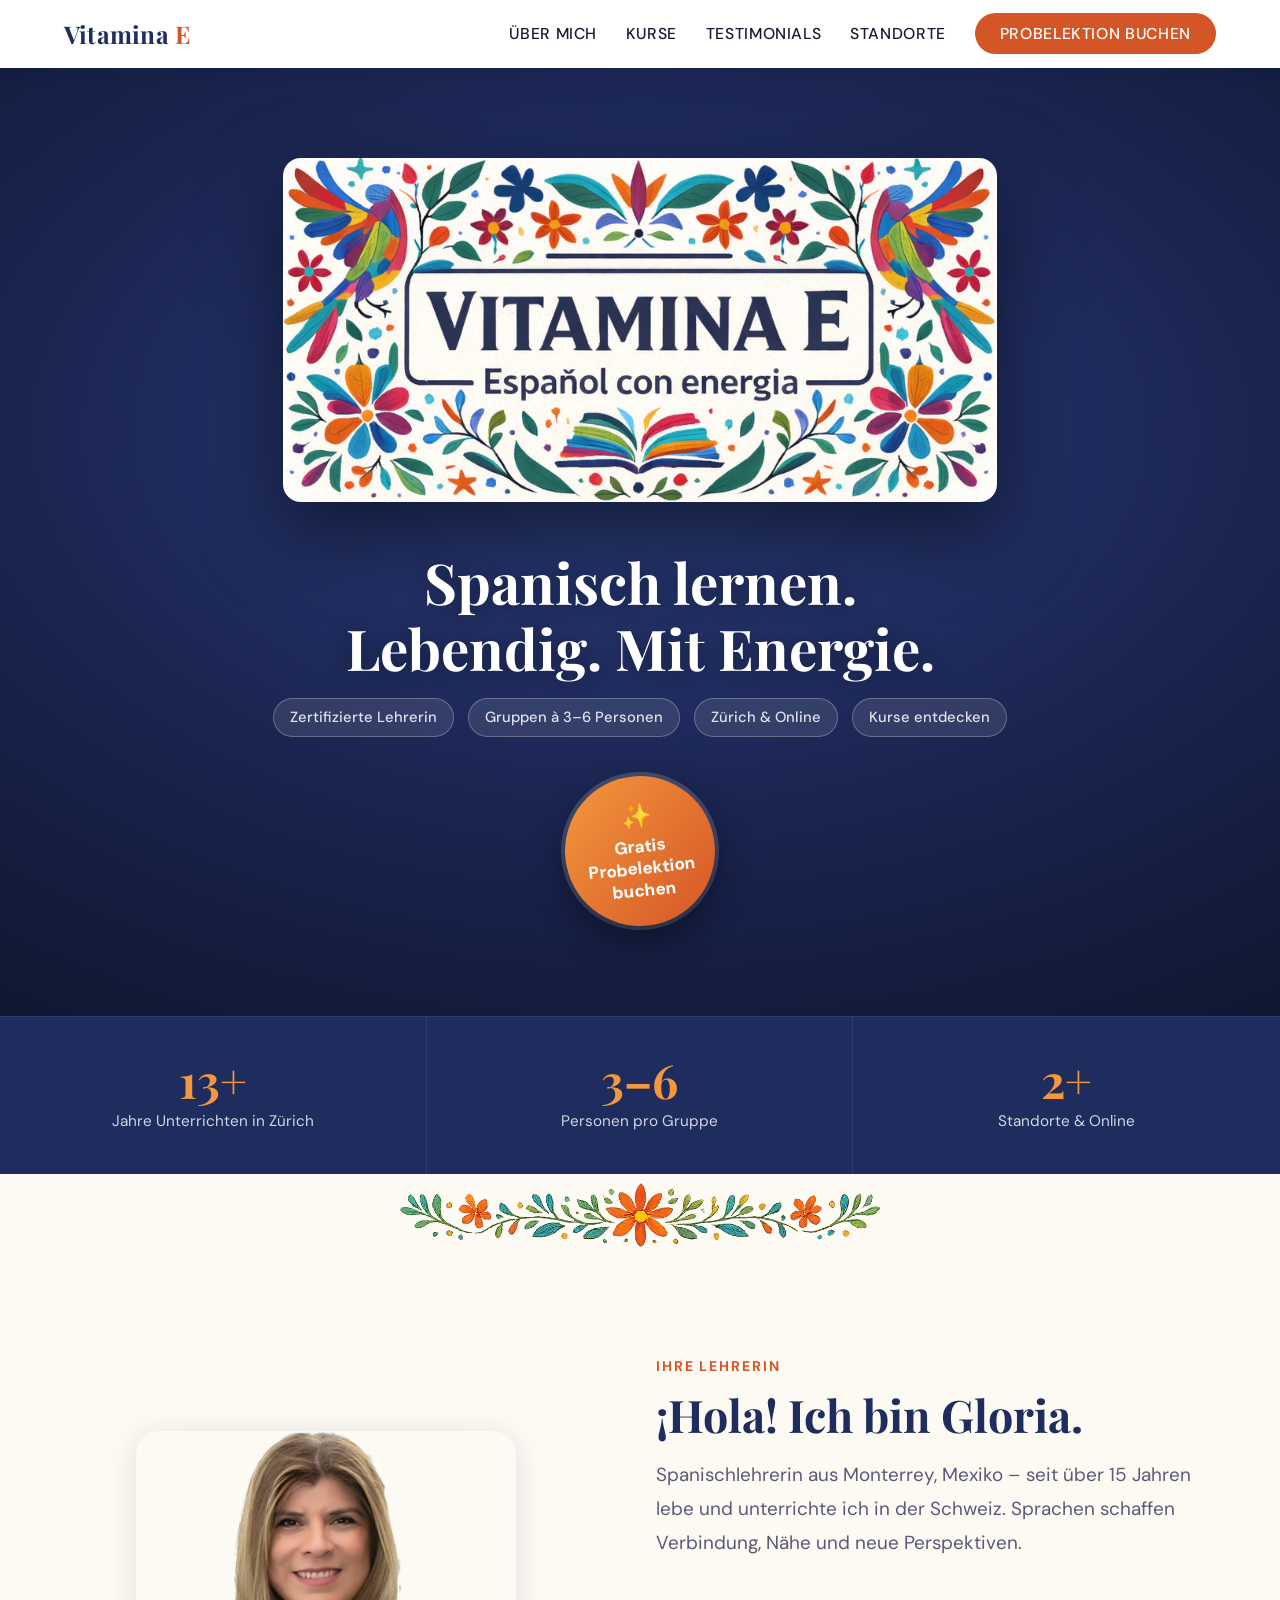
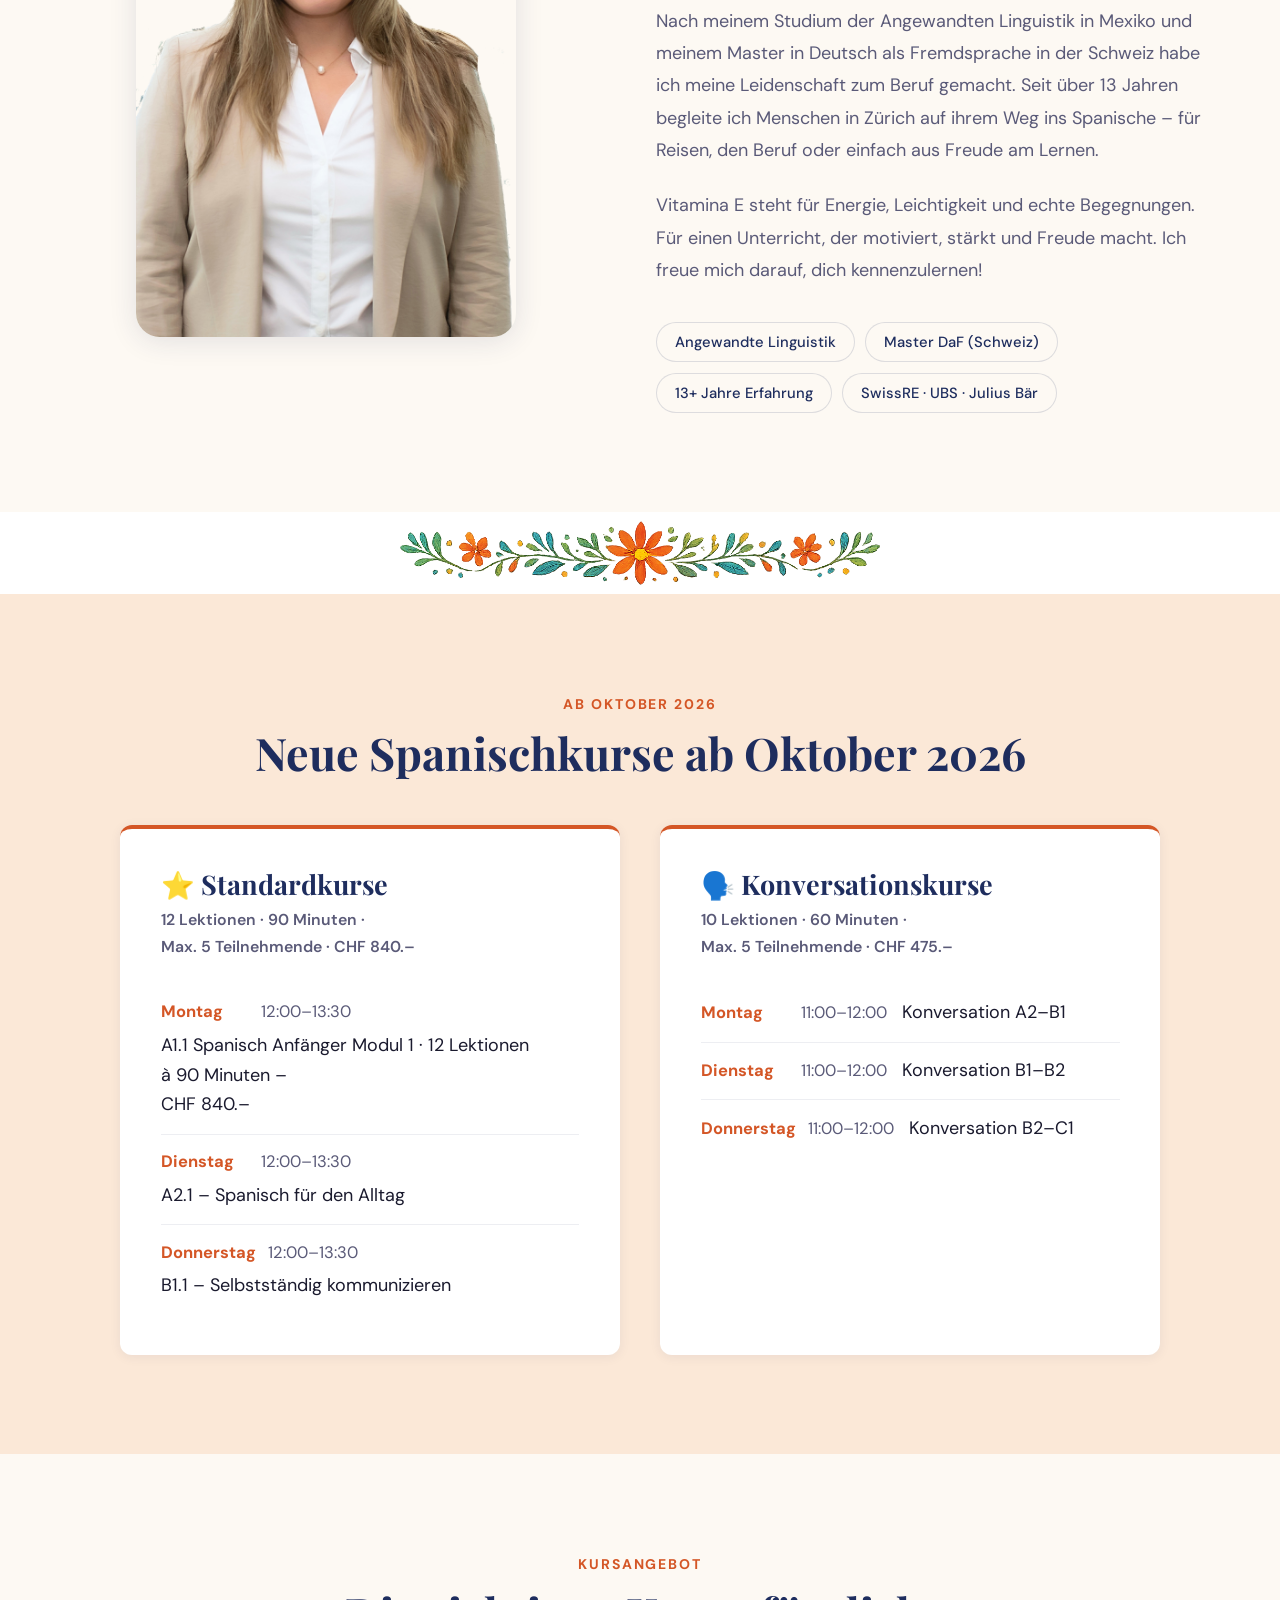
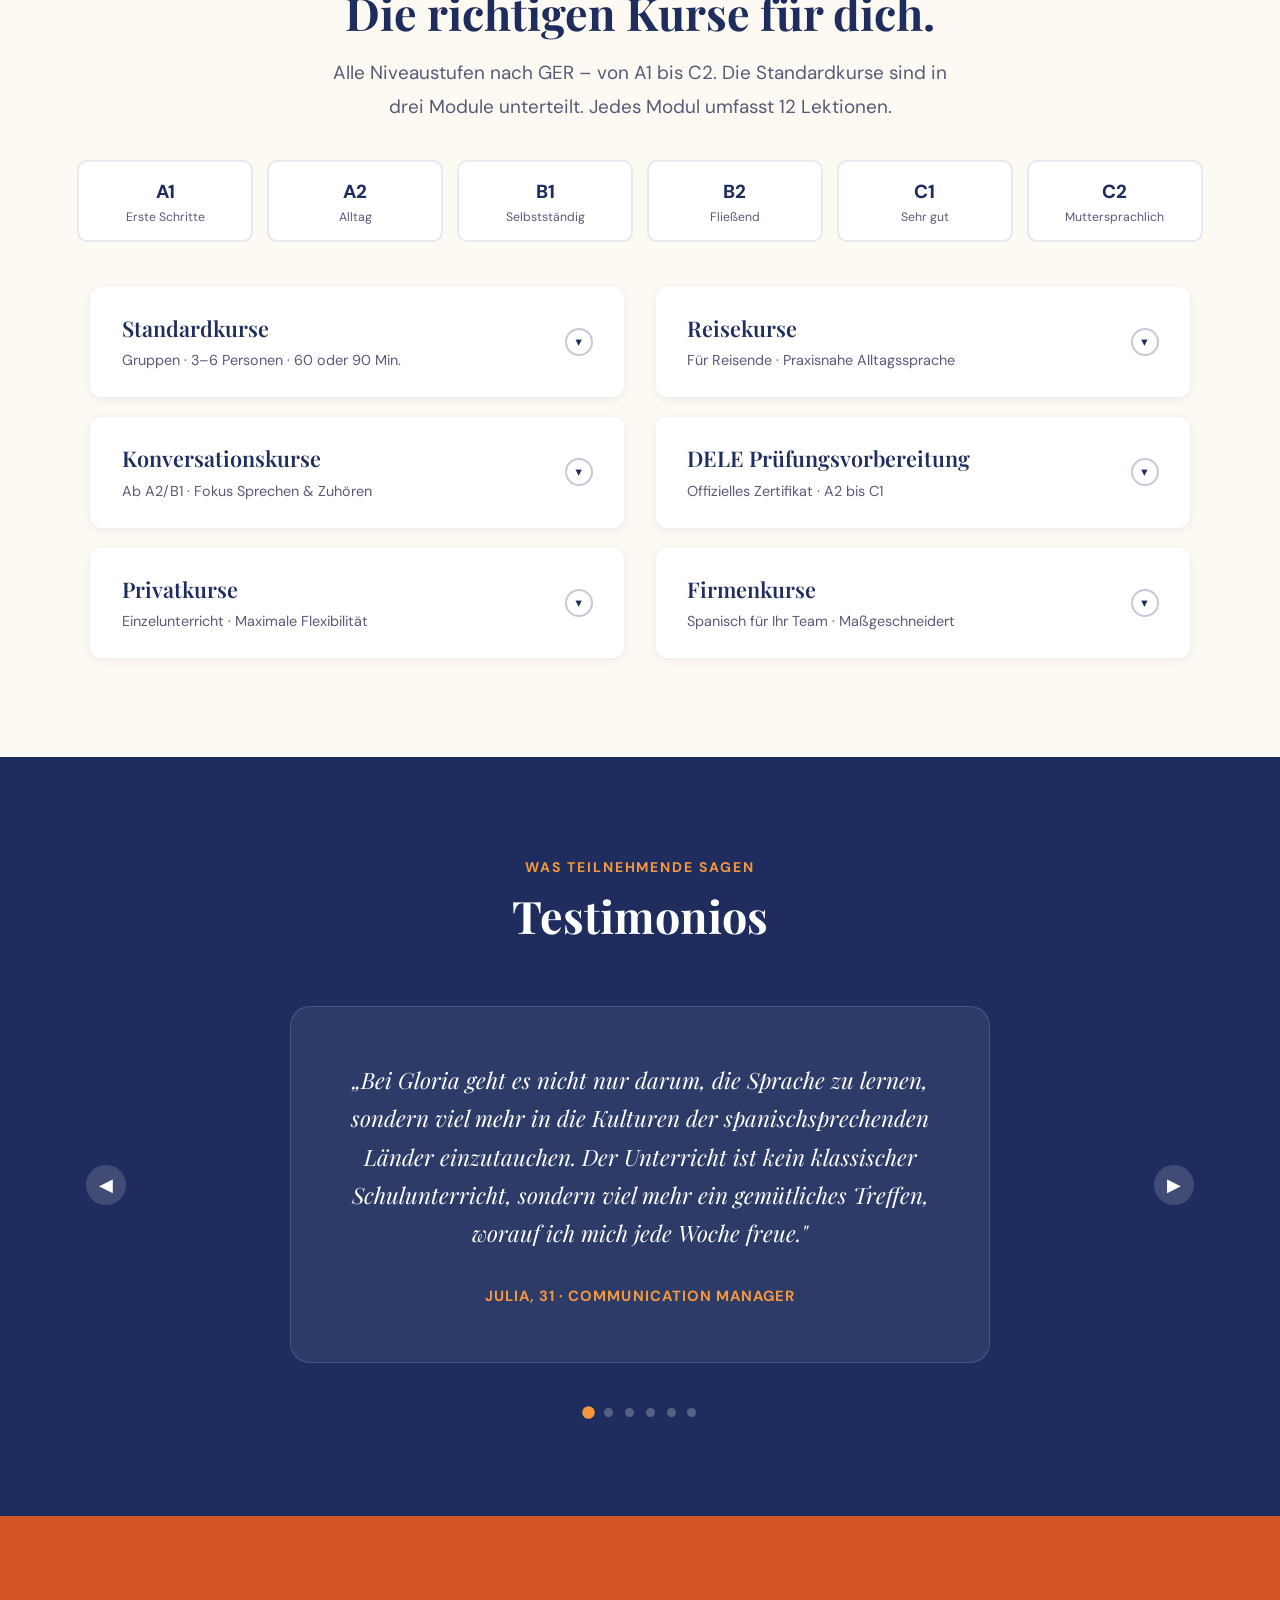
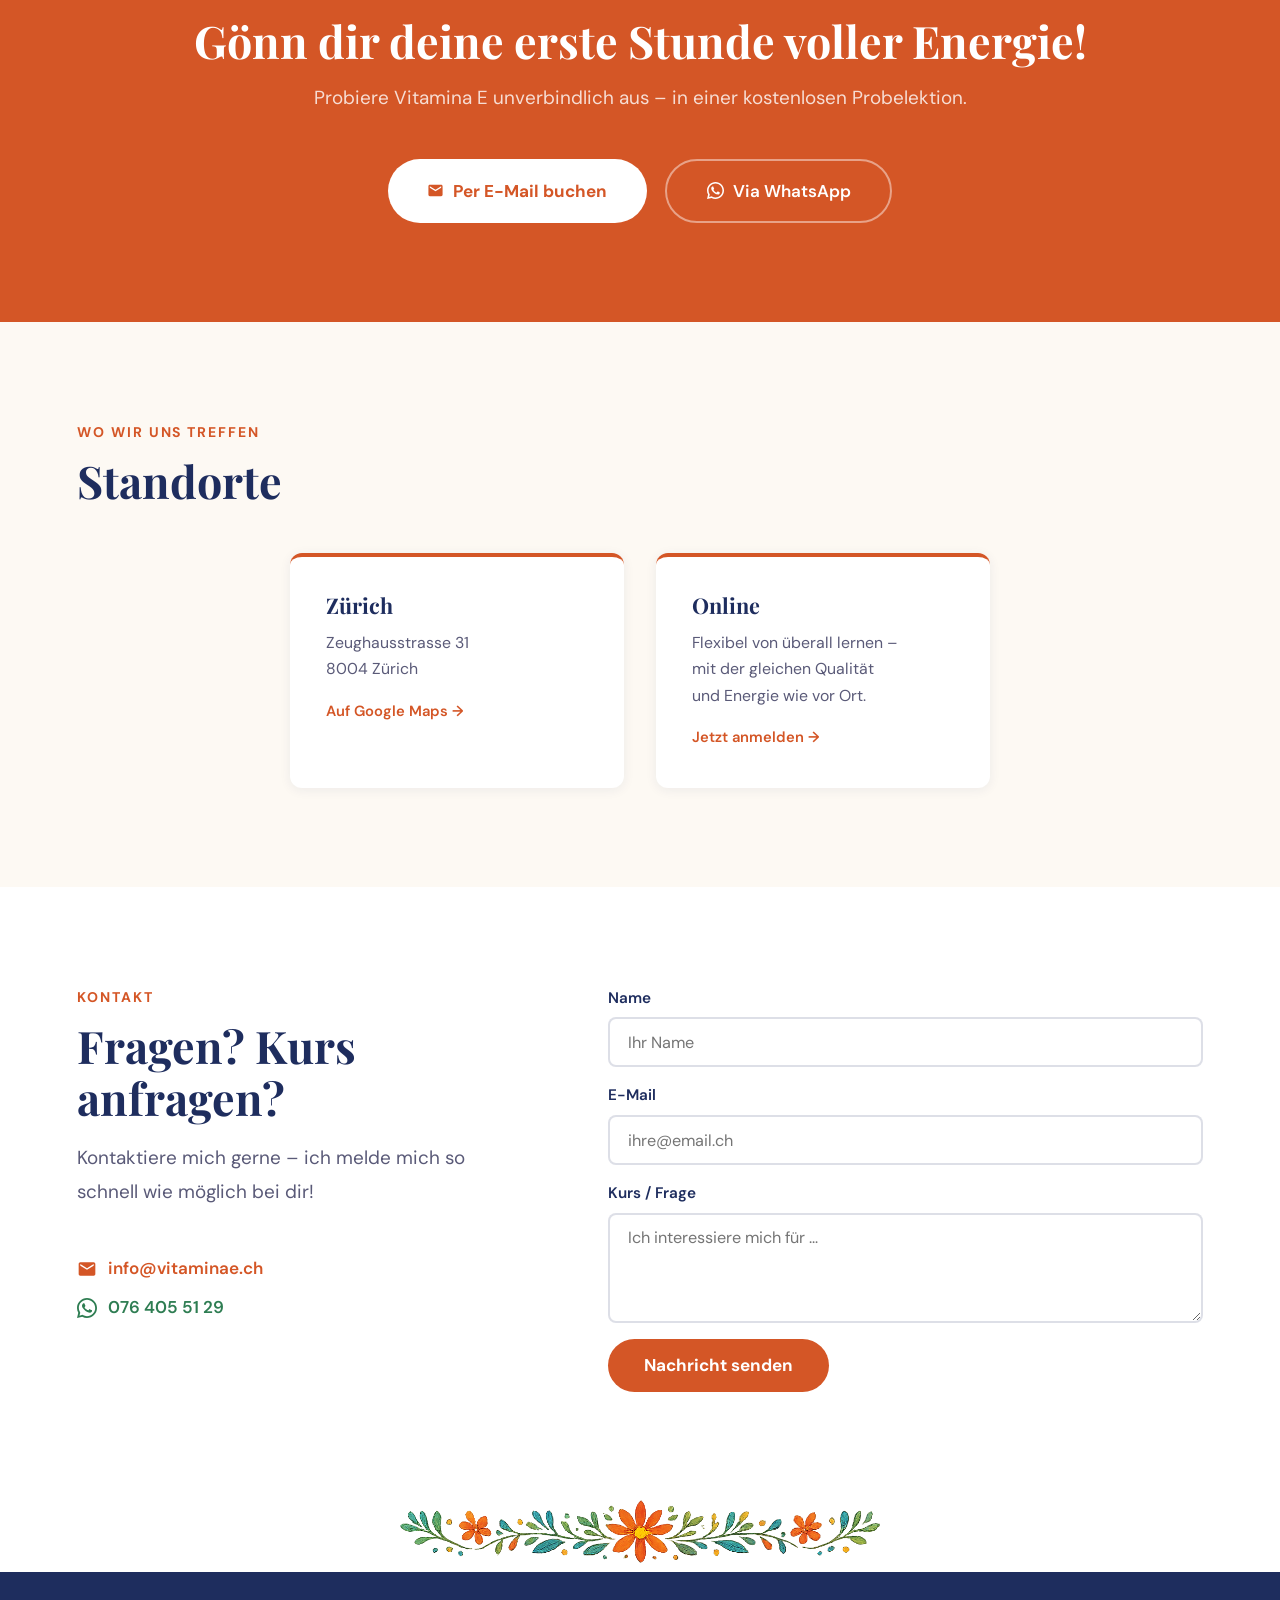
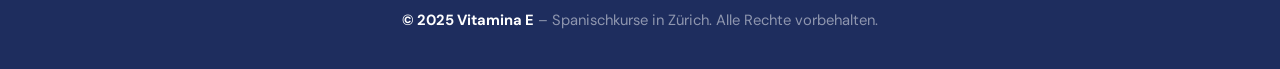
==== commit d135ae08: "live September 2026" ====
--- a/docs/index.html
+++ b/docs/index.html
@@ -1,1147 +1,955 @@
 <!DOCTYPE html>
 <html lang="de">
 <head>
-    <meta charset="utf-8"/>
-    <meta content="width=device-width, initial-scale=1.0" name="viewport"/>
-    <title>
-    Vitamina E - Spanischkurse in Zürich
-    </title>
-    <link href="https://fonts.googleapis.com/" rel="preconnect"/>
-    <link crossorigin="" href="https://fonts.gstatic.com/" rel="preconnect"/>
-    <link href="https://fonts.googleapis.com/css2?family=Nunito:wght@400;600;700;800&amp;family=Fraunces:wght@600;700;800&amp;display=swap" rel="stylesheet"/>
-    <link href="style.css" rel="stylesheet"/>
+<meta charset="UTF-8">
+<meta name="viewport" content="width=device-width, initial-scale=1.0">
+<title>Vitamina E – Español con energía | Spanischkurse Zürich</title>
+<link rel="preconnect" href="https://fonts.googleapis.com">
+<link rel="preconnect" href="https://fonts.gstatic.com" crossorigin>
+<link href="https://fonts.googleapis.com/css2?family=Playfair+Display:ital,wght@0,400;0,600;0,700;1,400&family=DM+Sans:opsz,wght@9..40,300;9..40,400;9..40,500;9..40,600;9..40,700;9..40,800&display=swap" rel="stylesheet">
+<style>
+/* ── TOKENS ── */
+:root {
+  --navy:#1e2d5e; --navy2:#26387a; --terra:#d45626; --terra2:#b83d18;
+  --gold:#f5973d; --green:#2e7d52; --teal:#0d7f8f; --cream:#fdf9f3;
+  --white:#fff; --text:#1a1a2e; --muted:#5a5a78;
+  --head:'Playfair Display',Georgia,serif;
+  --body:'DM Sans',system-ui,sans-serif;
+  --r:12px; --sh:0 4px 28px rgba(30,45,94,.12);
+  --cta:var(--terra); --cta2:var(--terra2);
+  --sec:#fdf9f3; --sec2:#fff;
+}
+body.vibrant {
+  --head:'DM Sans',system-ui,sans-serif;
+  --cta:var(--gold); --cta2:#e0872a;
+  --sec:#fff; --sec2:#f8f4ee;
+}
+*,*::before,*::after{box-sizing:border-box;margin:0;padding:0;}
+html{scroll-behavior:smooth;font-size:18px;}
+body{font-family:var(--body);color:var(--text);background:var(--sec);line-height:1.65;}
+img{max-width:100%;display:block;}
+a{color:inherit;text-decoration:none;}
+h1,h2,h3{font-family:var(--head);line-height:1.18;}
+
+/* ── NAV ── */
+nav{
+  position:sticky;top:0;z-index:100;
+  background:var(--white);box-shadow:0 2px 16px rgba(0,0,0,.07);
+  padding:0 clamp(1.5rem,5vw,5rem);
+  display:flex;align-items:center;justify-content:space-between;height:68px;
+}
+.nav-brand{
+  font-family:var(--head);font-size:1.35rem;font-weight:700;color:var(--navy);
+  letter-spacing:.01em;white-space:nowrap;
+}
+.nav-brand em{font-style:normal;color:var(--terra);}
+.nav-links{display:flex;gap:1.6rem;align-items:center;list-style:none;}
+.nav-links a{font-size:.875rem;font-weight:500;letter-spacing:.04em;text-transform:uppercase;color:var(--text);transition:color .18s;white-space:nowrap;}
+.nav-links a:hover{color:var(--terra);}
+.btn-nav{
+  background:var(--cta);color:var(--white)!important;
+  padding:.55rem 1.4rem;border-radius:40px;font-weight:700;
+  transition:background .2s,transform .12s;white-space:nowrap;
+}
+.btn-nav:hover{background:var(--cta2)!important;transform:translateY(-1px);}
+
+/* ── HERO ── */
+#home{
+  background:var(--navy);
+  min-height:92svh;
+  display:flex;flex-direction:column;
+  align-items:center;justify-content:center;text-align:center;
+  padding:5rem clamp(1.5rem,6vw,6rem) 5rem;
+  gap:0;position:relative;overflow:hidden;
+}
+#home::before{
+  content:'';position:absolute;inset:0;
+  background:radial-gradient(ellipse 90% 75% at 50% 38%,#2a3d7a 0%,#1a2450 55%,#0f1730 100%);
+}
+.hero-left{position:relative;z-index:1;display:flex;flex-direction:column;align-items:center;max-width:760px;}
+.hero-logo{
+  width:min(760px,94%);border-radius:18px;
+  box-shadow:0 28px 80px rgba(0,0,0,.5);margin-bottom:2.6rem;
+}
+.hero-badge{
+  display:inline-flex;flex-direction:column;align-items:center;justify-content:center;
+  width:150px;height:150px;border-radius:50%;
+  background:linear-gradient(135deg,var(--gold),var(--terra));
+  color:var(--white);
+  font-family:var(--body);font-weight:800;font-size:.95rem;line-height:1.3;text-align:center;
+  box-shadow:0 14px 34px rgba(0,0,0,.4),0 0 0 4px rgba(255,255,255,.18);
+  transform:rotate(-6deg);transition:transform .2s;
+  animation:badgePop 2.6s ease-in-out infinite;
+}
+.hero-badge:hover{transform:rotate(-6deg) scale(1.06);}
+.hero-badge-star{font-size:1.35rem;margin-bottom:.15rem;}
+body.vibrant .hero-badge{background:linear-gradient(135deg,var(--terra),var(--gold));}
+@keyframes badgePop{
+  0%,100%{transform:rotate(-6deg) scale(1);}
+  50%{transform:rotate(-3deg) scale(1.05);}
+}
+@media(max-width:480px){
+  .hero-badge{width:120px;height:120px;font-size:.8rem;}
+  .hero-badge-star{font-size:1.1rem;}
+}
+.hero-h1{
+  font-family:var(--head);
+  font-size:clamp(2.1rem,4.4vw,3.4rem);color:var(--white);
+  font-weight:700;margin-bottom:.9rem;text-wrap:balance;
+  text-shadow:0 2px 20px rgba(0,0,0,.3);
+}
+body.vibrant .hero-h1{color:var(--gold);}
+.hero-pills{
+  display:flex;gap:.75rem;flex-wrap:wrap;margin-bottom:2.2rem;justify-content:center;
+}
+.hero-pill{
+  background:rgba(255,255,255,.1);border:1px solid rgba(255,255,255,.25);
+  border-radius:40px;padding:.35rem .9rem;
+  font-size:.82rem;font-weight:500;color:rgba(255,255,255,.85);
+}
+a.hero-pill{transition:background .18s,border-color .18s;}
+a.hero-pill:hover{background:rgba(255,255,255,.2);border-color:rgba(255,255,255,.4);}
+.hero-btns{display:flex;gap:1rem;flex-wrap:wrap;justify-content:center;}
+.btn-primary{
+  background:var(--cta);color:var(--white);
+  padding:.85rem 2rem;border-radius:50px;
+  font-weight:700;font-size:.95rem;
+  display:inline-flex;align-items:center;gap:.5rem;
+  transition:background .2s,transform .15s,box-shadow .15s;
+}
+.btn-primary:hover{background:var(--cta2);transform:translateY(-2px);box-shadow:0 8px 24px rgba(0,0,0,.25);}
+.btn-ghost{
+  border:2px solid rgba(255,255,255,.4);color:var(--white);
+  padding:.85rem 2rem;border-radius:50px;
+  font-weight:600;font-size:.95rem;
+  transition:border-color .2s,background .2s;
+}
+.btn-ghost:hover{border-color:var(--white);background:rgba(255,255,255,.1);}
+.hero-right{
+  position:relative;z-index:1;
+  display:none;
+}
+.hero-photo{
+  width:min(460px,100%);filter:drop-shadow(0 24px 56px rgba(0,0,0,.55));
+  margin-bottom:-4rem;
+}
+
+/* ── USP BAR ── */
+.usp-bar{
+  background:var(--navy);
+  display:grid;grid-template-columns:repeat(3,1fr);
+  border-top:1px solid rgba(255,255,255,.08);
+}
+body.vibrant .usp-bar{background:var(--terra);}
+.usp-item{
+  padding:2.2rem 1rem;text-align:center;color:var(--white);
+  border-right:1px solid rgba(255,255,255,.08);
+}
+.usp-item:last-child{border-right:none;}
+.usp-num{
+  font-family:var(--head);font-size:2.6rem;font-weight:700;
+  color:var(--gold);display:block;line-height:1;
+}
+body.vibrant .usp-num{color:var(--white);}
+.usp-txt{font-size:.85rem;opacity:.8;margin-top:.3rem;}
+
+/* ── SHARED SECTION ── */
+.section{padding:5.5rem clamp(1.5rem,6vw,7rem);}
+.section-alt{background:var(--sec2);}
+#neue-kurse{background:#fbe8d7;}
+.lbl{font-size:.78rem;font-weight:700;letter-spacing:.14em;text-transform:uppercase;color:var(--terra);margin-bottom:.6rem;}
+.section-dark .lbl{color:var(--gold);}
+.h2{font-family:var(--head);font-size:clamp(1.75rem,3.5vw,2.7rem);color:var(--navy);margin-bottom:.9rem;text-wrap:balance;}
+.section-dark .h2{color:var(--white);}
+.lead{font-size:1.05rem;color:var(--muted);max-width:640px;line-height:1.8;margin-bottom:2.5rem;}
+.section-dark .lead{color:rgba(255,255,255,.68);}
+
+/* ── FLORAL ── */
+.floral{display:flex;justify-content:center;padding:.5rem 0;background:var(--sec);}
+.floral.alt{background:var(--sec2);}
+.floral img{width:min(480px,88vw);}
+
+/* ── ABOUT ── */
+#ueber-mich{background:var(--sec);}
+.about-grid{display:grid;grid-template-columns:1fr 1.1fr;gap:4.5rem;align-items:center;}
+.about-photo-wrap{
+  position:relative;background:var(--cream);
+  border-radius:24px;overflow:hidden;
+  box-shadow:var(--sh);
+  max-width:380px;margin:0 auto;
+}
+body.vibrant .about-photo-wrap{
+  border-radius:40% 60% 55% 45%/50% 45% 55% 50%;
+  background:linear-gradient(135deg,#e8f4f0 0%,#fdf9f3 100%);
+}
+.about-photo-wrap img{width:100%;object-fit:cover;}
+.chips{display:flex;flex-wrap:wrap;gap:.6rem;margin-top:2rem;}
+.chip{
+  background:var(--cream);border:1px solid rgba(30,45,94,.14);
+  border-radius:20px;padding:.38rem 1rem;
+  font-size:.82rem;font-weight:500;color:var(--navy);
+}
+body.vibrant .chip{background:rgba(30,45,94,.05);border-color:rgba(30,45,94,.2);}
+
+/* ── LEVEL GRID ── */
+.levels{
+  display:grid;grid-template-columns:repeat(6,1fr);gap:.75rem;
+  margin-bottom:2.5rem;
+}
+.lvl{
+  background:var(--white);border:2px solid rgba(30,45,94,.1);
+  border-radius:10px;padding:.75rem .5rem;text-align:center;
+}
+body.vibrant .lvl{border-color:var(--gold);}
+.lvl-code{font-weight:800;font-size:1.05rem;color:var(--navy);}
+.lvl-name{font-size:.68rem;color:var(--muted);margin-top:.2rem;line-height:1.3;}
+
+/* ── ACCORDION ── */
+.courses-stack{
+  max-width:1100px;margin:0 auto;
+  display:grid;grid-template-columns:1fr 1fr;grid-template-rows:repeat(3,auto);
+  grid-auto-flow:column;align-items:start;gap:1.1rem 1.75rem;
+}
+details.ccard{
+  background:var(--white);border-radius:var(--r);
+  box-shadow:0 2px 10px rgba(30,45,94,.07);overflow:hidden;
+  transition:box-shadow .2s;
+}
+details.ccard[open]{box-shadow:var(--sh);}
+body.vibrant details.ccard[open]{outline:2px solid var(--gold);}
+summary.csumm{
+  list-style:none;cursor:pointer;
+  padding:1.35rem 1.75rem;
+  display:flex;align-items:center;justify-content:space-between;gap:1rem;
+  background:var(--white);user-select:none;
+  transition:background .15s;
+}
+summary.csumm::-webkit-details-marker{display:none;}
+details.ccard[open] summary.csumm{background:var(--navy);color:var(--white);}
+.cname{font-family:var(--head);font-size:1.2rem;font-weight:600;color:var(--navy);}
+details.ccard[open] .cname{color:var(--white);}
+.cmeta{font-size:.8rem;color:var(--muted);margin-top:.15rem;}
+details.ccard[open] .cmeta{color:rgba(255,255,255,.6);}
+.chevron{
+  flex-shrink:0;width:28px;height:28px;border-radius:50%;
+  border:2px solid rgba(30,45,94,.25);
+  display:flex;align-items:center;justify-content:center;
+  font-size:.7rem;color:var(--navy);
+  transition:transform .3s,border-color .15s,color .15s;
+}
+details.ccard[open] .chevron{transform:rotate(180deg);border-color:rgba(255,255,255,.4);color:var(--white);}
+.cbody{padding:2rem 1.75rem;}
+.price-row{display:grid;grid-template-columns:1fr 1fr;gap:1.2rem;margin-bottom:1.75rem;}
+.pcard{background:var(--cream);border-radius:10px;padding:1.4rem 1.3rem;}
+body.vibrant .pcard{background:#f8f4ee;}
+.pdur{font-size:.75rem;font-weight:700;text-transform:uppercase;letter-spacing:.08em;color:var(--muted);margin-bottom:.4rem;}
+.pamt{font-family:var(--head);font-size:2rem;font-weight:700;color:var(--navy);}
+.punit{font-size:.85rem;color:var(--muted);}
+.ppkt{
+  display:inline-block;margin-top:.7rem;
+  background:var(--terra);color:var(--white);
+  border-radius:6px;padding:.3rem .75rem;font-size:.8rem;font-weight:700;
+}
+body.vibrant .ppkt{background:var(--navy);}
+.psave{font-size:.72rem;color:var(--muted);margin-top:.2rem;}
+.por{
+  background:var(--cream);border-radius:10px;padding:1.5rem;
+  text-align:center;font-size:.95rem;color:var(--muted);margin-bottom:1.5rem;
+}
+.por strong{display:block;font-size:1.15rem;color:var(--navy);margin-bottom:.3rem;}
+.flist{
+  list-style:none;display:grid;grid-template-columns:1fr 1fr;gap:.55rem;
+}
+.flist li{
+  display:flex;align-items:flex-start;gap:.5rem;
+  font-size:.88rem;color:var(--text);padding:.35rem 0;
+}
+.flist li::before{content:'✓';color:var(--green);font-weight:700;flex-shrink:0;margin-top:.05rem;}
+
+/* ── NEW COURSES (Okt 2026) ── */
+.schedule-grid{display:grid;grid-template-columns:1fr 1fr;gap:2.25rem;max-width:1040px;margin:0 auto;}
+.sched-col{background:var(--white);border-radius:var(--r);padding:2.25rem;border-top:4px solid var(--terra);box-shadow:0 2px 12px rgba(30,45,94,.07);}
+body.vibrant .sched-col{border-top-color:var(--navy);}
+.sched-title{font-family:var(--head);font-size:1.5rem;color:var(--navy);margin-bottom:.35rem;}
+.sched-sub{font-size:.88rem;font-weight:600;color:var(--muted);margin-bottom:1.4rem;}
+.sched-row{display:flex;flex-wrap:wrap;align-items:baseline;gap:.3rem .7rem;padding:.75rem 0;border-top:1px solid rgba(30,45,94,.08);}
+.sched-row:first-of-type{border-top:none;}
+.sched-day{font-weight:700;color:var(--terra);font-size:.92rem;min-width:88px;}
+.sched-time{font-size:.92rem;color:var(--muted);min-width:88px;}
+.sched-desc{font-size:1rem;color:var(--text);}
+
+/* ── TESTIMONIALS ── */
+#testimonials{background:var(--navy);}
+body.vibrant #testimonials{background:var(--terra);}
+.t-wrap{position:relative;overflow:hidden;}
+.t-track{display:flex;transition:transform .5s cubic-bezier(.4,0,.2,1);}
+.t-slide{min-width:100%;padding:.5rem 3.5rem;}
+.tcard{
+  max-width:700px;margin:0 auto;
+  background:rgba(255,255,255,.07);
+  border:1px solid rgba(255,255,255,.14);
+  border-radius:20px;padding:3rem 3rem;text-align:center;
+}
+.tquote{
+  font-family:var(--head);font-size:clamp(.95rem,2.2vw,1.25rem);
+  color:var(--white);font-style:italic;line-height:1.7;margin-bottom:1.75rem;
+}
+.tauthor{font-weight:700;color:var(--gold);font-size:.82rem;letter-spacing:.07em;text-transform:uppercase;}
+body.vibrant .tauthor{color:var(--white);}
+.t-dots{display:flex;justify-content:center;gap:.65rem;margin-top:2rem;}
+.t-dot{
+  width:9px;height:9px;border-radius:50%;
+  background:rgba(255,255,255,.25);border:none;cursor:pointer;
+  transition:background .2s,transform .2s;padding:0;
+}
+.t-dot.on{background:var(--gold);transform:scale(1.4);}
+body.vibrant .t-dot.on{background:var(--white);}
+.t-btn{
+  position:absolute;top:50%;transform:translateY(-50%);
+  width:40px;height:40px;border-radius:50%;border:none;
+  background:rgba(255,255,255,.15);color:var(--white);font-size:1rem;
+  cursor:pointer;display:flex;align-items:center;justify-content:center;
+  transition:background .18s;z-index:2;
+}
+.t-btn:hover{background:rgba(255,255,255,.3);}
+.t-prev{left:.5rem;} .t-next{right:.5rem;}
+
+/* Cards mode (hidden by default) */
+.t-cards{
+  display:none;grid-template-columns:repeat(auto-fill,minmax(290px,1fr));
+  gap:1.5rem;max-width:1100px;margin:0 auto;
+}
+.t-cards.active{display:grid;}
+.t-cards .tcard{max-width:none;text-align:left;font-size:.88rem;}
+.t-cards .tquote{font-size:.95rem;}
+
+/* ── CTA BANNER ── */
+.cta-banner{
+  background:var(--terra);color:var(--white);
+  padding:5.5rem clamp(1.5rem,6vw,7rem);
+  text-align:center;
+}
+body.vibrant .cta-banner{background:var(--navy);}
+.cta-banner h2{font-family:var(--head);font-size:clamp(1.7rem,3.5vw,2.8rem);color:var(--white);margin-bottom:.8rem;}
+.cta-banner p{color:rgba(255,255,255,.8);margin-bottom:2.5rem;font-size:1.05rem;}
+.btn-white{
+  background:var(--white);color:var(--terra);
+  padding:.9rem 2.2rem;border-radius:50px;
+  font-weight:700;font-size:.95rem;
+  display:inline-flex;align-items:center;gap:.5rem;
+  transition:transform .15s,box-shadow .15s;
+}
+.btn-white:hover{transform:translateY(-2px);box-shadow:0 10px 28px rgba(0,0,0,.2);}
+body.vibrant .btn-white{color:var(--navy);}
+.btn-outline-w{
+  border:2px solid rgba(255,255,255,.45);color:var(--white);
+  padding:.9rem 2.2rem;border-radius:50px;
+  font-weight:600;font-size:.95rem;
+  display:inline-flex;align-items:center;gap:.5rem;
+  transition:border-color .2s,background .2s;
+}
+.btn-outline-w:hover{border-color:var(--white);background:rgba(255,255,255,.12);}
+.cta-btns{display:flex;gap:1rem;justify-content:center;flex-wrap:wrap;}
+
+/* ── LOCATIONS ── */
+#standorte{background:var(--sec);}
+.loc-grid{display:grid;grid-template-columns:repeat(2,1fr);gap:1.75rem;margin-top:2.5rem;max-width:700px;margin-left:auto;margin-right:auto;}
+.loc-card{
+  background:var(--white);border-radius:var(--r);
+  padding:2rem;border-top:4px solid var(--terra);
+  box-shadow:0 2px 12px rgba(30,45,94,.07);
+}
+body.vibrant .loc-card{border-top-color:var(--navy);}
+.loc-card h3{font-family:var(--head);font-size:1.2rem;color:var(--navy);margin-bottom:.65rem;}
+.loc-card address{font-style:normal;font-size:.88rem;color:var(--muted);line-height:1.65;}
+.loc-link{
+  display:inline-block;margin-top:.9rem;font-size:.82rem;
+  font-weight:600;color:var(--terra);
+}
+.loc-link:hover{text-decoration:underline;}
+
+/* ── CONTACT ── */
+#kontakt{background:var(--sec2);}
+.contact-grid{display:grid;grid-template-columns:1fr 1.35fr;gap:5rem;align-items:start;}
+.cform{display:flex;flex-direction:column;gap:.9rem;}
+.fg{display:flex;flex-direction:column;gap:.35rem;}
+.fg label{font-weight:600;font-size:.85rem;color:var(--navy);}
+.fg input,.fg textarea{
+  border:2px solid rgba(30,45,94,.15);border-radius:8px;
+  padding:.7rem 1rem;font-family:var(--body);font-size:.9rem;
+  color:var(--text);background:var(--white);transition:border-color .2s;
+}
+.fg input:focus,.fg textarea:focus{outline:none;border-color:var(--terra);}
+.fg textarea{min-height:110px;resize:vertical;}
+.btn-submit{
+  background:var(--cta);color:var(--white);border:none;
+  padding:.85rem 2rem;border-radius:50px;
+  font-family:var(--body);font-weight:700;font-size:.95rem;
+  cursor:pointer;align-self:flex-start;transition:background .2s,transform .12s;
+}
+.btn-submit:hover{background:var(--cta2);transform:translateY(-2px);}
+.contact-detail{display:flex;align-items:center;gap:.6rem;font-weight:600;font-size:.95rem;margin-top:.6rem;}
+.contact-detail.email{color:var(--terra);}
+.contact-detail.wa{color:var(--green);}
+
+/* ── FOOTER ── */
+footer{
+  background:var(--navy);color:rgba(255,255,255,.5);
+  text-align:center;padding:2rem 1.5rem;font-size:.82rem;
+}
+footer strong{color:var(--white);}
+
+/* ── TWEAKS PANEL ── */
+#tweaks{
+  position:fixed;bottom:1.75rem;right:1.75rem;z-index:200;
+  background:var(--white);border-radius:14px;
+  box-shadow:0 8px 36px rgba(0,0,0,.16);
+  padding:1.2rem 1.4rem;min-width:195px;
+  transition:opacity .2s,pointer-events .2s;
+}
+#tweaks.hidden{opacity:0;pointer-events:none;}
+.twk-title{font-size:.72rem;font-weight:700;text-transform:uppercase;letter-spacing:.11em;color:var(--muted);margin-bottom:.9rem;}
+.twk-row{margin-bottom:.75rem;}
+.twk-lbl{font-size:.78rem;font-weight:600;color:var(--navy);margin-bottom:.35rem;}
+.twk-pills{display:flex;gap:.4rem;}
+.twk-pill{
+  padding:.32rem .8rem;border-radius:20px;
+  border:1.5px solid rgba(30,45,94,.2);
+  background:var(--white);font-size:.78rem;font-weight:500;
+  cursor:pointer;transition:all .15s;color:var(--text);
+}
+.twk-pill.on{background:var(--navy);color:var(--white);border-color:var(--navy);}
+
+/* ── REVEAL (progressive enhancement — hidden only when JS opts in) ── */
+body.js-reveal [data-reveal]{opacity:0;transform:translateY(22px);transition:opacity .6s ease,transform .6s ease;}
+body.js-reveal [data-reveal].vis{opacity:1;transform:none;}
+
+/* ── RESPONSIVE ── */
+@media(max-width:900px){
+  .usp-bar{grid-template-columns:1fr;}
+  .about-grid,.contact-grid{grid-template-columns:1fr;}
+  .levels{grid-template-columns:repeat(3,1fr);}
+  .price-row,.flist,.loc-grid,.schedule-grid{grid-template-columns:1fr;}
+  .courses-stack{grid-template-columns:1fr;grid-auto-flow:row;}
+  .nav-links{display:none;}
+}
+</style>
 </head>
-<body>
-  <img src="https://hblok.net/vitaminae_ch.png" 
-     width="1" height="1" 
-     style="position:absolute; left:-9999px;" 
-     alt="" />
-  
-    <!-- Header with Image -->
-    <div class="header-image-container">
-    <img alt="Vitamina E - Español con energía" class="page-header-image" src="logo_es.png"/>
-    </div>
-    <!-- Decorative Border -->
-    <div class="otomi-border">
-    </div>
-    <!-- Decorative Shape Pattern -->
-    <div class="dot-pattern">
-    <img class="banner-image" src="footer_banner.png"/>
-    </div>
-    <!-- About Section -->
-    <section class="section-about">
-    <div class="floating-shapes">
-        <div class="floating-shape decorative-shape shape-flower bg-teal" style="width: 100px; height: 100px;">
+<template id="__bundler_thumbnail" data-bg-color="#1e2d5e">
+<svg viewBox="0 0 400 400" xmlns="http://www.w3.org/2000/svg"><rect width="400" height="400" fill="#1e2d5e"/><circle cx="200" cy="200" r="118" fill="none" stroke="#f5973d" stroke-width="7"/><text x="200" y="248" font-family="Georgia,serif" font-size="150" font-weight="700" fill="#f5973d" text-anchor="middle">E</text></svg>
+</template>
+<body class="boutique" id="top">
+
+<!-- ── NAV ── -->
+<nav>
+  <div class="nav-brand">Vitamina <em>E</em></div>
+  <ul class="nav-links">
+    <li><a href="#ueber-mich">Über mich</a></li>
+    <li><a href="#kurse">Kurse</a></li>
+    <li><a href="#testimonials">Testimonials</a></li>
+    <li><a href="#standorte">Standorte</a></li>
+    <li><a href="#kontakt" class="btn-nav">Probelektion buchen</a></li>
+  </ul>
+</nav>
+
+<!-- ── HERO ── -->
+<section id="home" data-screen-label="Hero">
+  <div class="hero-left">
+    <img src="uploads/logo-1780666673083.png" alt="Vitamina E – Español con energía" class="hero-logo">
+    <h1 class="hero-h1">Spanisch lernen.<br>Lebendig. Mit Energie.</h1>
+    <div class="hero-pills">
+      <span class="hero-pill">Zertifizierte Lehrerin</span>
+      <span class="hero-pill">Gruppen à 3–6 Personen</span>
+      <span class="hero-pill">Zürich &amp; Online</span>
+      <a href="#kurse" class="hero-pill">Kurse entdecken</a>
+    </div>
+    <div class="hero-btns">
+      <a href="#kontakt" class="hero-badge"><span class="hero-badge-star">✨</span>Gratis<br>Probelektion<br>buchen</a>
+    </div>
+  </div>
+</section>
+
+<!-- ── USP ── -->
+<div class="usp-bar" data-reveal>
+  <div class="usp-item">
+    <span class="usp-num">13+</span>
+    <div class="usp-txt">Jahre Unterrichten in Zürich</div>
+  </div>
+  <div class="usp-item">
+    <span class="usp-num">3–6</span>
+    <div class="usp-txt">Personen pro Gruppe</div>
+  </div>
+  <div class="usp-item">
+    <span class="usp-num">2+</span>
+    <div class="usp-txt">Standorte &amp; Online</div>
+  </div>
+</div>
+
+<!-- ── FLORAL ── -->
+<div class="floral">
+  <img src="uploads/other_images-1780666716206.png" alt="">
+</div>
+
+<!-- ── ABOUT ── -->
+<section class="section" id="ueber-mich" data-screen-label="Über mich">
+  <div class="about-grid">
+    <div class="about-photo-wrap" data-reveal>
+      <img src="uploads/gloria_photo-1780666695180.png" alt="Gloria – Spanischlehrerin Zürich">
+    </div>
+    <div data-reveal>
+      <p class="lbl">Ihre Lehrerin</p>
+      <h2 class="h2">¡Hola! Ich bin Gloria.</h2>
+      <p class="lead">Spanischlehrerin aus Monterrey, Mexiko – seit über 15 Jahren lebe und unterrichte ich in der Schweiz. Sprachen schaffen Verbindung, Nähe und neue Perspektiven.</p>
+      <p style="color:var(--muted);line-height:1.8;margin-bottom:1.25rem;">Nach meinem Studium der Angewandten Linguistik in Mexiko und meinem Master in Deutsch als Fremdsprache in der Schweiz habe ich meine Leidenschaft zum Beruf gemacht. Seit über 13 Jahren begleite ich Menschen in Zürich auf ihrem Weg ins Spanische – für Reisen, den Beruf oder einfach aus Freude am Lernen.</p>
+      <p style="color:var(--muted);line-height:1.8;margin-bottom:2rem;">Vitamina E steht für Energie, Leichtigkeit und echte Begegnungen. Für einen Unterricht, der motiviert, stärkt und Freude macht. Ich freue mich darauf, dich kennenzulernen!</p>
+      <div class="chips">
+        <span class="chip">Angewandte Linguistik</span>
+        <span class="chip">Master DaF (Schweiz)</span>
+        <span class="chip">13+ Jahre Erfahrung</span>
+        <span class="chip">SwissRE · UBS · Julius Bär</span>
+      </div>
+    </div>
+  </div>
+</section>
+
+<!-- ── FLORAL ── -->
+<div class="floral alt"><img src="uploads/other_images-1780666716206.png" alt=""></div>
+
+<!-- ── NEW COURSES (Okt 2026) ── -->
+<section class="section" id="neue-kurse" data-screen-label="Neue Kurse ab Oktober 2026">
+  <div style="text-align:center;margin-bottom:2.5rem">
+    <p class="lbl">Ab Oktober 2026</p>
+    <h2 class="h2">Neue Spanischkurse ab Oktober 2026</h2>
+  </div>
+
+  <div class="schedule-grid" data-reveal>
+    <div class="sched-col">
+      <h3 class="sched-title">⭐ Standardkurse</h3>
+      <p class="sched-sub">12&nbsp;Lektionen · 90&nbsp;Minuten ·<br>Max.&nbsp;5&nbsp;Teilnehmende · CHF&nbsp;840.–</p>
+      <div class="sched-row"><div class="sched-day">Montag</div><div class="sched-time">12:00–13:30</div><div class="sched-desc">A1.1 Spanisch Anfänger Modul&nbsp;1 · 12&nbsp;Lektionen à&nbsp;90&nbsp;Minuten –<br>CHF&nbsp;840.–</div></div>
+      <div class="sched-row"><div class="sched-day">Dienstag</div><div class="sched-time">12:00–13:30</div><div class="sched-desc">A2.1 – Spanisch für den Alltag</div></div>
+      <div class="sched-row"><div class="sched-day">Donnerstag</div><div class="sched-time">12:00–13:30</div><div class="sched-desc">B1.1 – Selbstständig kommunizieren</div></div>
+    </div>
+    <div class="sched-col">
+      <h3 class="sched-title">🗣️ Konversationskurse</h3>
+      <p class="sched-sub">10&nbsp;Lektionen · 60&nbsp;Minuten ·<br>Max.&nbsp;5&nbsp;Teilnehmende · CHF&nbsp;475.–</p>
+      <div class="sched-row"><div class="sched-day">Montag</div><div class="sched-time">11:00–12:00</div><div class="sched-desc">Konversation A2–B1</div></div>
+      <div class="sched-row"><div class="sched-day">Dienstag</div><div class="sched-time">11:00–12:00</div><div class="sched-desc">Konversation B1–B2</div></div>
+      <div class="sched-row"><div class="sched-day">Donnerstag</div><div class="sched-time">11:00–12:00</div><div class="sched-desc">Konversation B2–C1</div></div>
+    </div>
+  </div>
+</section>
+
+<!-- ── COURSES ── -->
+<section class="section" id="kurse" data-screen-label="Kurse">
+  <div style="text-align:center;margin-bottom:2rem">
+    <p class="lbl">Kursangebot</p>
+    <h2 class="h2">Die richtigen Kurse für dich.</h2>
+    <p class="lead" style="margin:0 auto 2rem">Alle Niveaustufen nach GER – von A1 bis C2.
+      Die Standardkurse sind in drei Module unterteilt. Jedes Modul umfasst 12 Lektionen.</p>
+  </div>
+  <div class="levels" data-reveal>
+    <div class="lvl"><div class="lvl-code">A1</div><div class="lvl-name">Erste Schritte</div></div>
+    <div class="lvl"><div class="lvl-code">A2</div><div class="lvl-name">Alltag</div></div>
+    <div class="lvl"><div class="lvl-code">B1</div><div class="lvl-name">Selbstständig</div></div>
+    <div class="lvl"><div class="lvl-code">B2</div><div class="lvl-name">Fließend</div></div>
+    <div class="lvl"><div class="lvl-code">C1</div><div class="lvl-name">Sehr gut</div></div>
+    <div class="lvl"><div class="lvl-code">C2</div><div class="lvl-name">Muttersprachlich</div></div>
+  </div>
+
+  <div class="courses-stack" data-reveal>
+
+    <details class="ccard">
+      <summary class="csumm">
+        <div><div class="cname">Standardkurse</div><div class="cmeta">Gruppen · 3–6 Personen · 60 oder 90 Min.</div></div>
+        <div class="chevron">▾</div>
+      </summary>
+      <div class="cbody">
+        <div class="price-row">
+          <div class="pcard">
+            <div class="pdur">60 Minuten</div>
+            <div class="pamt">54 <span class="punit">CHF / Lek.</span></div>
+            <div class="ppkt">10er-Paket: 510 CHF</div>
+            <div class="psave">Spare 30 CHF</div>
+          </div>
+          <div class="pcard">
+            <div class="pdur">90 Minuten</div>
+            <div class="pamt">74 <span class="punit">CHF / Lek.</span></div>
+            <div class="ppkt">12er-Paket: 840 CHF</div>
+            <div class="psave">Spare 48 CHF</div>
+          </div>
         </div>
-        <div class="floating-shape decorative-shape shape-circle bg-coral" style="width: 80px; height: 80px;">
+        <ul class="flist">
+          <li>Dynamische Interaktion &amp; praxisnahe Grammatik</li>
+          <li>Kleine Gruppen – viel Raum zum Sprechen</li>
+          <li>Ergänzende Materialien (Kursbuch separat)</li>
+          <li>Individuelle Betreuung und Beratung</li>
+          <li>Raum inklusive</li>
+          <li>Jede Menge Spaß und Motivation</li>
+        </ul>
+      </div>
+    </details>
+
+    <details class="ccard">
+      <summary class="csumm">
+        <div><div class="cname">Konversationskurse</div><div class="cmeta">Ab A2/B1 · Fokus Sprechen &amp; Zuhören</div></div>
+        <div class="chevron">▾</div>
+      </summary>
+      <div class="cbody">
+        <div class="price-row">
+          <div class="pcard">
+            <div class="pdur">60 Minuten</div>
+            <div class="pamt">50 <span class="punit">CHF / Lek.</span></div>
+            <div class="ppkt">10er-Paket: 475 CHF</div>
+            <div class="psave">Spare 25 CHF</div>
+          </div>
+          <div class="pcard">
+            <div class="pdur">90 Minuten</div>
+            <div class="pamt">70 <span class="punit">CHF / Lek.</span></div>
+            <div class="ppkt">10er-Paket: 665 CHF</div>
+            <div class="psave">Spare 35 CHF</div>
+          </div>
         </div>
-        <div class="floating-shape decorative-shape shape-leaf bg-green" style="width: 90px; height: 90px;">
+        <ul class="flist">
+          <li>Praxisnah &amp; interaktiv – reale Kommunikationssituationen</li>
+          <li>Mehr Sicherheit und Selbstvertrauen</li>
+          <li>Gezielte Übungen zur mündlichen Ausdrucksfähigkeit</li>
+          <li>Flexible Methodik nach deinem Lerntempo</li>
+          <li>Fokus auf Sprechen &amp; Hörverständnis</li>
+          <li>Raum inklusive</li>
+        </ul>
+      </div>
+    </details>
+
+    <details class="ccard">
+      <summary class="csumm">
+        <div><div class="cname">Privatkurse</div><div class="cmeta">Einzelunterricht · Maximale Flexibilität</div></div>
+        <div class="chevron">▾</div>
+      </summary>
+      <div class="cbody">
+        <div class="price-row">
+          <div class="pcard">
+            <div class="pdur">60 Minuten</div>
+            <div class="pamt">90 <span class="punit">CHF / Lek.</span></div>
+            <div class="ppkt">10er-Paket: 850 CHF</div>
+            <div class="psave">Spare 50 CHF</div>
+          </div>
+          <div class="pcard">
+            <div class="pdur">90 Minuten</div>
+            <div class="pamt">120 <span class="punit">CHF / Lek.</span></div>
+            <div class="ppkt">10er-Paket: 1'150 CHF</div>
+            <div class="psave">Spare 50 CHF</div>
+          </div>
         </div>
-    </div>
-    <div class="container">
-        <div class="content-box">
-        <h2>
-            Willkommen bei Vitamina E
-        </h2>
-        <p> Bei Vitamina E lernst Du Spanisch lebendig, praxisnah und mit Freude! 
-						Von Anfang an stehen Kommunikation, aktives Mitmachen und realer Sprachgebrauch im Mittelpunkt.
-In kleinen Gruppen von 3 bis 6 Teilnehmenden erhaltest Du viel Raum zum Sprechen, Üben und Austauschen. Die Kurse sind dynamisch, klar strukturiert, flexibel organisiert und auf deine persönlichen Ziele abgestimmt.
-In einer offenen, motivierenden Atmosphäre gewinnst Du schnell Sicherheit im Spanischen – und machst spürbare Fortschritte. Neben der Sprache entdeckst Du auch die Kultur der spanischsprachigen Welt authentisch und lebendig.
-Ob Anfänger oder Fortgeschrittene: Gemeinsam finden wir den passenden Kurs – in Manegg, Stauffacher oder online.
-Vitamina E – deine Spanisch-Dosis: Lernen, erleben, anwenden.
-            
-
-
-
-        </p>
-        <div class="locations-section">
-            <h3>Standorte</h3>
-            <div class="locations-grid">
-                <div class="location-item">
-                    <h4><a href="https://maps.app.goo.gl/wynVdLRv6BMDCdy17" target="_blank" rel="noopener noreferrer">Manegg</a></h4>
-                    <ul class="location-address">
-                        <li><a href="https://maps.app.goo.gl/wynVdLRv6BMDCdy17" target="_blank" rel="noopener noreferrer">Spoom Green City, Regus 📍</a></li>
-                        <li><a href="https://maps.app.goo.gl/wynVdLRv6BMDCdy17" target="_blank" rel="noopener noreferrer">Pergamin II, Maneggstrasse 33<br>8041 Zurich</a></li>
-                    </ul>
-                </div>
-                <div class="location-item">
-                    <h4><a href="https://maps.app.goo.gl/4KMKEnyEzt8JHHJ2A" target="_blank" rel="noopener noreferrer">Stauffacher</a></h4>
-                    <ul class="location-address">
-                        <li><a href="https://maps.app.goo.gl/4KMKEnyEzt8JHHJ2A" target="_blank" rel="noopener noreferrer">Stauffacher Regus 📍</a></li>
-                        <li><a href="https://maps.app.goo.gl/4KMKEnyEzt8JHHJ2A" target="_blank" rel="noopener noreferrer">Badenerstrasse 47<br>8004 Zürich</a></li>
-                    </ul>
-                </div>
-                <div class="location-item online">
-                    <h4>Online</h4>
-                    <ul class="location-address">
-                        <li>Flexibel von überall lernen</li>
-                    </ul>
-                </div>
-            </div>
+        <ul class="flist">
+          <li>Individuell – auf deine Ziele zugeschnitten</li>
+          <li>Maximale Flexibilität bei Terminen</li>
+          <li>Gezielter Fokus auf relevante Themen</li>
+          <li>Intensives Sprechen, Hören und Schreiben</li>
+          <li>Vor Ort oder online</li>
+          <li>Raum inklusive</li>
+        </ul>
+      </div>
+    </details>
+
+    <details class="ccard">
+      <summary class="csumm">
+        <div><div class="cname">Reisekurse</div><div class="cmeta">Für Reisende · Praxisnahe Alltagssprache</div></div>
+        <div class="chevron">▾</div>
+      </summary>
+      <div class="cbody">
+        <div class="price-row">
+          <div class="pcard">
+            <div class="pdur">60 Minuten</div>
+            <div class="pamt">54 <span class="punit">CHF / Lek.</span></div>
+            <div class="ppkt">10er-Paket: 510 CHF</div>
+            <div class="psave">Spare 30 CHF</div>
+          </div>
+          <div class="pcard">
+            <div class="pdur">90 Minuten</div>
+            <div class="pamt">74 <span class="punit">CHF / Lek.</span></div>
+            <div class="ppkt">10er-Paket: 700 CHF</div>
+            <div class="psave">Spare 40 CHF</div>
+          </div>
         </div>
-            </div>
-        </div>
-        </div>
-    </div>
-    </section>
-    <!-- Teacher Section -->
-    <section class="section-teacher">
-    <div class="floating-shapes">
-        <div class="floating-shape decorative-shape shape-petal bg-magenta" style="width: 100px; height: 100px;">
-        </div>
-        <div class="floating-shape decorative-shape shape-flower bg-yellow" style="width: 80px; height: 80px;">
-        </div>
-        <div class="floating-shape decorative-shape shape-circle bg-purple" style="width: 90px; height: 90px;">
-        </div>
-    </div>
-    <div class="container">
-        <div class="content-box">
-        <h2>
-            Ihre Lehrerin
-        </h2>
-        <div class="teacher-content-wrapper">
-            <div class="teacher-intro">
-            <p> 
-
-
-
-Hola! Ich bin Gloria, Spanischlehrerin aus Monterrey, Mexiko, und lebe seit über 15 Jahren in der Schweiz.
-Sprachen sind für mich weit mehr als Worte – sie schaffen Verbindung, Nähe und neue Perspektiven. Genau diese Begeisterung begleitet mich seit vielen Jahren im Unterrichten.
-Nach meinem Studium der Angewandten Linguistik in Mexiko und meinem Master in Deutsch als Fremdsprache in der Schweiz habe ich meine Leidenschaft zum Beruf gemacht. Seit über 13 Jahren begleite ich Menschen in Zürich auf ihrem Weg ins Spanische – für Reisen, den Beruf oder einfach aus Freude am Lernen.
-Vitamina E - de Español habe ich gegründet, weil ich einen Lernraum schaffen wollte, in dem Spanisch lebendig wird: persönlich, motivierend und nah am echten Leben – mit Zeit zum Sprechen, Lachen und Wachsen.
-Vitamina E - de Español steht für Energie, Leichtigkeit und echte Begegnungen. Für einen Unterricht, der motiviert, stärkt und Freude macht.
-Ich freue mich darauf, dich kennenzulernen und gemeinsam die spanische Sprache und Kultur zu entdecken!
-                
-            </p>
-            </div>
-            <img alt="Gloria - Spanischlehrerin" class="teacher-photo" src="gloria.png"/>
-        </div>
-        </div>
-    </div>
-    </section>
-    <!-- Courses Section -->
-    <section class="section-courses">
-    <div class="floating-shapes">
-        <div class="floating-shape decorative-shape shape-leaf bg-green" style="width: 100px; height: 100px;">
-        </div>
-        <div class="floating-shape decorative-shape shape-circle bg-orange" style="width: 80px; height: 80px;">
-        </div>
-        <div class="floating-shape decorative-shape shape-flower bg-teal" style="width: 90px; height: 90px;">
-        </div>
-    </div>
-    <div class="container">
-        <h2>
-        Die Kurse
-        </h2>
-        <div class="courses-intro">
-		  <p>
-        Bei Vitamina E orientiert sich der Unterricht auf allen Niveaustufen am Gemeinsamen Europäischen Referenzrahmen (GER). Er teilt den Lernweg in sechs klare Stufen ein – vom ersten "Hola" bis zur nahezu muttersprachlichen Beherrschung:</p>
-		  <div class="courses-intro-levels">
-		    <ul>
-		      <li>A1 – Deine ersten Schritte auf Spanisch</li>
-		      <li>A2 – Einfache Gespräche im Alltag</li>
-		      <li>B1 – Selbstständig kommunizieren</li>
-		      <li>B2 – Sicher und fließend sprechen</li>
-		      <li>C1 – Sehr gute, flexible Sprachkenntnisse</li>
-		      <li>C2 – Spanisch fast wie eine Muttersprache</li>
-		    </ul>
-		  </div>
-		  <p>So weißt du bei Vitamina E jederzeit, wo du stehst – und wohin deine Reise mit dem Spanischen geht.</p>
-        </div>
-        <div class="courses-grid">
-        <!-- Course 1 --------------------------------------------------------------------------------------------------------------->
-        <div class="main-container">
-            <!-- Border Box Container -->
-            <div class="border-box">
-            <!-- Headline -->
-            <h1 class="headline">
-                Standardkurse
-            </h1>
-            <!-- Two-Column Grid -->
-            <div class="courses-grid">
-                <!-- First Column: 60 Minutes -->
-                <div class="course-card">
-                <!-- Header Section -->
-                <header class="minutes-banner minutes-60">
-                    <!--img alt="60 Minuten" class="minutes-image" src="blue_min_t.png"/-->
-                    <span class="course-minutes">
-                    60 Minuten
-                    </span>
-                </header>
-                <!-- Pricing Section -->
-                <section class="pricing-section">
-                    <!-- Hourly Pricing Banner -->
-                    <div class="pricing-banner">
-                    <!--img alt="price" class="pricing-image" src="arrow_orange2.png"/-->
-                    <span class="pricing-text">
-                        54 CHF pro Lektion
-                    </span>
-                    </div>
-                    <!-- Package Pricing Banner -->
-                    <div class="package-banner">
-                    <!-- img alt="price" class="package-image" src="price_group_t.png"/-->
-                    <span class="package-price-text">
-                        10er-Paket: 510 CHF<br>
-		        (Spare 30 CHF)
-                    </span>
-                    </div>
-                </section>
-                <!-- Features Section - Now as unified block -->
-                <section class="features-section">
-                    <!-- Feature 1: Dynamic Interaction -->
-                    <div class="feature-item">
-                    <img class="feature-image icon-speech" src="chat_bubble2.png"/>
-                    <div class="feature-text">
-                        Dynamische Interaktion mit praxisnaher Grammatik
-                    </div>
-                    </div>
-                    <!-- Feature 2: Small Groups -->
-                    <div class="feature-item">
-                    <img alt="👥" class="feature-image icon-group" src="group3.png"/>
-                    <div class="feature-text">
-                        Kleine Gruppen für viel Raum zum Sprechen
-                    </div>
-                    </div>
-                    <!-- Feature 3: Supplementary Materials -->
-                    <div class="feature-item">
-                    <img alt="📚" class="feature-image icon-book" src="books2.png"/>
-                    <div class="feature-text">
-                        Ergänzende Materialien (Kursbuch separat)
-                    </div>
-                    </div>
-                    <!-- Feature 4: Individual Support -->
-                    <div class="feature-item">
-                    <img alt="🎯" class="feature-image icon-person" src="individual_support_t.png"/>
-                    <div class="feature-text">
-                        Individuelle Betreuung und Beratung
-                    </div>
-                    </div>
-                    <!-- Feature 5: Room Inclusive -->
-                    <div class="feature-item">
-                    <img alt="🏢" class="feature-image icon-building" src="house_t.png"/>
-                    <div class="feature-text">
-                        Raum inklusive
-                    </div>
-                    </div>
-                    <!-- Feature 6: Lots of Fun -->
-                    <div class="feature-item">
-                    <img alt="🎉" class="feature-image icon-func" src="party_t.png"/>
-                    <div class="feature-text">
-                        Jede Menge Spaß und Motivation!
-                    </div>
-                    </div>
-                </section>
-                </div>
-                <!-- Second Column: 90 Minutes -->
-                <div class="course-card">
-                <!-- Header Section -->
-                <header class="minutes-banner minutes-90">
-                    <!--img alt="90 Minuten" class="minutes-image" src="red_min_t.png"/-->
-                    <span class="course-minutes">
-                    90 Minuten
-                    </span>
-                </header>
-                <!-- Pricing Section -->
-                <section class="pricing-section">
-                    <!-- Hourly Pricing Banner -->
-                    <div class="pricing-banner">
-                    <!--img alt="price" class="pricing-image" src="arrow_orange2.png"/-->
-                    <span class="pricing-text">
-                        74 CHF pro Lektion
-                    </span>
-                    </div>
-                    <!-- Package Pricing Banner -->
-                    <div class="package-banner">
-                    <!--img alt="price" class="package-image" src="price_group_t.png"/-->
-                    <span class="package-price-text">
-                        10er-Paket: 700 CHF<br>
-			(Spare 40 CHF)
-                    </span>
-                    </div>
-                </section>
-                <!-- Features Section - Now as unified block -->
-                <section class="features-section">
-                    <!-- Feature 1: Dynamic Interaction -->
-                    <div class="feature-item">
-                    <img class="feature-image icon-speech" src="woman_talk_t.png"/>
-                    <div class="feature-text">
-					      Mehr Zeit zum Sprechen und aktiven Anwenden.
-                    </div>
-                    </div>
-                    <!-- Feature 2: Small Groups -->
-                    <div class="feature-item">
-                    <img alt="👥" class="feature-image icon-group" src="chat_bubble3_t.png"/>
-                    <div class="feature-text">
-                        Natürlichere und vertiefte Gespräche.
-                    </div>
-                    </div>
-                    <!-- Feature 3: Supplementary Materials -->
-                    <div class="feature-item">
-                    <img alt="✅" class="feature-image icon-book" src="green_check_t.png"/>
-                    <div class="feature-text">
-                        Mehr individuelle Korrekturen und persönliches Feedback.
-                    </div>
-                    </div>
-                    <!-- Feature 4: Individual Support -->
-                    <div class="feature-item">
-                    <img alt="💡" class="feature-image icon-person" src="bulb_t.png"/>
-                    <div class="feature-text">
-                        Raum für Fragen, Wiederholung und gezielte Vertiefung Zeit zum Ankommen, Üben und Festigen.
-                    </div>
-                    </div>
-                    <!-- Feature 5: Room Inclusive -->
-                    <div class="feature-item">
-                    <img alt="🏢" class="feature-image icon-building" src="house_t.png"/>
-                    <div class="feature-text">
-                        Raum inklusive 
-                    </div>
-                    </div>
-                </section>
-                </div>
-            </div>
-            <!-- Description Section -->
-            <div class="description-section">
-                <h2 class="description-title">
-                Was dich erwartet:
-                </h2>
-                <p class="description-text">
-                Träumst du davon, Spanisch flüssig und sicher zu sprechen? Die Standardkurse begleiten dich Schritt für Schritt – praxisnah, abwechslungsreich und mit spürbaren Fortschritten.
-                </p>
-                <!-- Benefits List - Inline Style -->
-                <ul class="benefits-list">
-                <li class="benefit-item">
-                    <span class="benefit-icon">
-                    📋
-                    </span>
-                    Aktiv &amp; interaktiv: Übungen, die Spaß machen
-                </li>
-                <li class="benefit-item">
-                    <span class="benefit-icon">
-                    🎯
-                    </span>
-                   Jedes Niveau ist in drei Module (z. B. A1.1, A1.2, A1.3) unterteilt.
-Ein Modul umfasst 10 Lektionen und kann flexibel im 60- oder 90-Minuten-Format gebucht werden.
-                </li>
-                <li class="benefit-item">
-                    <span class="benefit-icon">
-                    ⚡
-                    </span>
-                    Flexibel &amp; auf dein Tempo abgestimmt
-                </li>
-                <li class="benefit-item">
-                    <span class="benefit-icon">
-                    📍
-                    </span>
-                    Alle Fertigkeiten trainieren – Hören, Sprechen, Lesen, Schreiben
-                </li>
-                </ul>
-            </div>
-            </div>
-        </div>
-        <!-- Course 2 --------------------------------------------------------------------------------------------------------------->
-        <div class="main-container">
-            <!-- Border Box Container -->
-            <div class="border-box">
-            <!-- Headline -->
-            <h1 class="headline">
-                Konversationskurse
-            </h1>
-            <!-- Two-Column Grid -->
-            <div class="courses-grid">
-                <!-- First Column: 60 Minutes -->
-                <div class="course-card">
-                <!-- Header Section -->
-                <header class="minutes-banner minutes-60">
-                    <!--img alt="60 Minuten" class="minutes-image" src="blue_min_t.png"/-->
-                    <span class="course-minutes">
-                    60 Minuten
-                    </span>
-                </header>
-                <!-- Pricing Section -->
-                <section class="pricing-section">
-                    <!-- Hourly Pricing Banner -->
-                    <div class="pricing-banner">
-                    <!--img alt="price" class="pricing-image" src="arrow_orange2.png"/-->
-                    <span class="pricing-text">
-                        50 CHF pro Lektion
-                    </span>
-                    </div>
-                    <!-- Package Pricing Banner -->
-                    <div class="package-banner">
-                    <!--img alt="price" class="package-image" src="price_group_t.png"/-->
-                    <span class="package-price-text">
-                        10er-Paket: 475 CHF<br>
-			(Spare 25 CHF)
-                    </span>
-                    </div>
-                </section>
-                <!-- Features Section - Now as unified block -->
-                <section class="features-section">
-                    <!-- Feature 1: Dynamic Interaction -->
-                    <div class="feature-item">
-                    <img class="feature-image icon-speech" src="chat_bubble2.png"/>
-                    <div class="feature-text">
-                        Praxisnah &amp; interaktiv
-                    </div>
-                    </div>
-                    <!-- Feature 2: Small Groups -->
-                    <div class="feature-item">
-                    <img alt="👥" class="feature-image icon-group" src="group3.png"/>
-                    <div class="feature-text">
-                        Kleine Gruppen 
-                    </div>
-                    </div>
-                    <!-- Feature 3: Supplementary Materials -->
-                    <div class="feature-item">
-                    <img alt="📚" class="feature-image icon-book" src="books2.png"/>
-                    <div class="feature-text">
-                        Ergänzende Materialien (Kursbuch separat)
-                    </div>
-                    </div>
-                    <!-- Feature 4: Individual Support -->
-                    <div class="feature-item">
-                    <img alt="🎯" class="feature-image icon-person" src="individual_support_t.png"/>
-                    <div class="feature-text">
-                       Fokus auf Sprechen &amp; Zuhören
-                    </div>
-                    </div>
-                    <!-- Feature 5: Room Inclusive -->
-                    <div class="feature-item">
-                    <img alt="🏢" class="feature-image icon-building" src="house_t.png"/>
-                    <div class="feature-text">
-                        Raum inklusive
-                    </div>
-                    </div>
-                    <!-- Feature 6: Lots of Fun -->
-                    <div class="feature-item">
-                    <img alt="🎉" class="feature-image icon-func" src="party_t.png"/>
-                    <div class="feature-text">
-                        Jede Menge Spaß!
-                    </div>
-                    </div>
-                </section>
-                </div>
-                <!-- Second Column: 90 Minutes -->
-                <div class="course-card">
-                <!-- Header Section -->
-                <header class="minutes-banner minutes-90">
-                    <!--img alt="90 Minuten" class="minutes-image" src="red_min_t.png"/-->
-                    <span class="course-minutes">
-                    90 Minuten
-                    </span>
-                </header>
-                <!-- Pricing Section -->
-                <section class="pricing-section">
-                    <!-- Hourly Pricing Banner -->
-                    <div class="pricing-banner">
-                    <!--img alt="price" class="pricing-image" src="arrow_orange2.png"/-->
-                    <span class="pricing-text">
-                        70 CHF pro Lektion
-                    </span>
-                    </div>
-                    <!-- Package Pricing Banner -->
-                    <div class="package-banner">
-                    <!--img alt="price" class="package-image" src="price_group_t.png"/-->
-                    <span class="package-price-text">
-                        10er-Paket: 665 CHF<br>
-			(Spare 35 CHF)
-                    </span>
-                    </div>
-                </section>
-                <!-- Features Section - Now as unified block -->
-                <section class="features-section">
-
-		  
-  
-                    <!-- Feature 1: Dynamic Interaction -->
-                    <div class="feature-item">
-                    <img class="feature-image icon-speech" src="woman_talk_t.png"/>
-                    <div class="feature-text">
-                        Intensiver &amp; vertiefend
-                    </div>
-                    </div>
-                    <!-- Feature 2: Small Groups -->
-                    <div class="feature-item">
-                    <img alt="👥" class="feature-image icon-group" src="conversations_t.png"/>
-                    <div class="feature-text">
-                        Mehr Zeit für individuelle Gespräche
-                    </div>
-                    </div>
-                    <!-- Feature 3: Supplementary Materials -->
-                    <div class="feature-item">
-                    <img alt="📚" class="feature-image icon-book" src="individual_support_t.png"/>
-                    <div class="feature-text">
-                        Feedback &amp; gezielte Übungen
-                    </div>
-                    </div>
-                    <!-- Feature 4: Individual Support -->
-                    <div class="feature-item">
-                    <img alt="🎯" class="feature-image icon-person" src="individual_support_2_t.png"/>
-                    <div class="feature-text">
-                        Raum für Austausch &amp; Übung
-                    </div>
-                    </div>
-                    <!-- Feature 5: Room Inclusive -->
-                    <div class="feature-item">
-                    <img alt="🏢" class="feature-image icon-building" src="house_t.png"/>
-                    <div class="feature-text">
-                        Raum inklusive
-                    </div>
-                    </div>
-                </section>
-                </div>
-            </div>
-            <!-- Description Section -->
-            <div class="description-section">
-                <h2 class="description-title">
-                Konversationskurse
-                </h2>
-                <p class="description-text">
-               
-Ideal ab A2/B1, wenn du bereits Grundkenntnisse hast und mehr Sicherheit gewinnen möchtest. Jede Stunde bringt dich weiter: neue Worte, neue Begegnungen und mehr Selbstvertrauen beim Sprechen.
-                </p>
-                <!-- Benefits List - Inline Style -->
-                <ul class="benefits-list">
-                <li class="benefit-item">
-                    <span class="benefit-icon">
-                    📋
-                    </span>
-                    Praxisnah &amp; interaktiv – Sprechen, diskutieren und üben in realen Kommunikationssituationen.
-                </li>
-                <li class="benefit-item">
-                    <span class="benefit-icon">
-                    🎯
-                    </span>
-                    Klare Lernziele – Gezielte Übungen zur Verbesserung der mündlichen Ausdrucksfähigkeit.
-                </li>
-                <li class="benefit-item">
-                    <span class="benefit-icon">
-                    ⚡
-                    </span>
-                    Flexible Methodik – Anpassbar an dein Lerntempo und deine Interessen.
-                </li>
-                <li class="benefit-item">
-                    <span class="benefit-icon">
-                    📍
-                    </span>
-                    Kommunikation &amp; Hörverständnis – Fokus auf Sprechen und Zuhören, Grammatik nach GER-Niveau unterstützt den Ausdruck
-                </li>
-                </ul>
-            </div>
-            </div>
-        </div>
-        <!-- Course 3 --------------------------------------------------------------------------------------------------------------->
-        <div class="main-container">
-            <!-- Border Box Container -->
-            <div class="border-box">
-            <!-- Headline -->
-            <h1 class="headline">
-                Privatkurse
-            </h1>
-            <!-- Two-Column Grid -->
-            <div class="courses-grid">
-                <!-- First Column: 60 Minutes -->
-                <div class="course-card">
-                <!-- Header Section -->
-                <header class="minutes-banner minutes-60">
-                    <!--img alt="60 Minuten" class="minutes-image" src="blue_min_t.png"/-->
-                    <span class="course-minutes">
-                    60 Minuten
-                    </span>
-                </header>
-                <!-- Pricing Section -->
-                <section class="pricing-section">
-                    <!-- Hourly Pricing Banner -->
-                    <div class="pricing-banner">
-                    <!--img alt="price" class="pricing-image" src="arrow_orange2.png"/-->
-                    <span class="pricing-text">
-                       90 CHF pro Lektion
-                    </span>
-                    </div>
-                    <!-- Package Pricing Banner -->
-                    <div class="package-banner">
-                    <!--img alt="price" class="package-image" src="price_group_t.png"/-->
-                    <span class="package-price-text">
-                        10er-Paket: 850 CHF<br>
-            		(Spare 50 CHF)
-                    </span>
-                    </div>
-                </section>
-                <!-- Features Section - Now as unified block -->
-                <section class="features-section">
-                    <!-- Feature 1: Dynamic Interaction -->
-                    <div class="feature-item">
-                    <img class="feature-image icon-speech" src="chat_bubble2.png"/>
-                    <div class="feature-text">
-                        Persönliche Betreuung &amp; praxisnah
-                    </div>
-                    </div>
-                    <!-- Feature 2: Small Groups -->
-                    <div class="feature-item">
-                    <img alt="👥" class="feature-image icon-group" src="group3.png"/>
-                    <div class="feature-text">
-                        Einzelunterricht nach deinem Tempo
-                    </div>
-                    </div>
-                    <!-- Feature 3: Supplementary Materials -->
-                    <div class="feature-item">
-                    <img alt="📚" class="feature-image icon-book" src="books2.png"/>
-                    <div class="feature-text">
-                        Ergänzende Materialien (Kursbuch separat)
-                    </div>
-                    </div>
-                    <!-- Feature 4: Individual Support -->
-                    <div class="feature-item">
-                    <img alt="🎯" class="feature-image icon-person" src="individual_support_t.png"/>
-                    <div class="feature-text">
-                        Individuelle Betreuung
-                    </div>
-                    </div>
-                    <!-- Feature 5: Room Inclusive -->
-                    <div class="feature-item">
-                    <img alt="🏢" class="feature-image icon-building" src="house_t.png"/>
-                    <div class="feature-text">
-                        Raum inklusive
-                    </div>
-                    </div>
-                    <!-- Feature 6: Lots of Fun -->
-                    <div class="feature-item">
-                    <img alt="🎉" class="feature-image icon-func" src="party_t.png"/>
-                    <div class="feature-text">
-                        Jede Menge Spaß und Motivation!
-                    </div>
-                    </div>
-                </section>
-                </div>
-                <!-- Second Column: 90 Minutes -->
-                <div class="course-card">
-                <!-- Header Section -->
-                <header class="minutes-banner minutes-90">
-                    <!--img alt="90 Minuten" class="minutes-image" src="red_min_t.png"/-->
-                    <span class="course-minutes">
-                    90 Minuten
-                    </span>
-                </header>
-                <!-- Pricing Section -->
-                <section class="pricing-section">
-                    <!-- Hourly Pricing Banner -->
-                    <div class="pricing-banner">
-                    <!--img alt="price" class="pricing-image" src="arrow_orange2.png"/-->
-                    <span class="pricing-text">
-                        120 CHF pro Lektion
-                    </span>
-                    </div>
-                    <!-- Package Pricing Banner -->
-                    <div class="package-banner">
-                    <!--img alt="price" class="package-image" src="price_group_t.png"/-->
-                    <span class="package-price-text">
-                        10er-Paket: 1150 CHF<br>
-                        (Spare 50 CHF)
-                    </span>
-                    </div>
-                </section>
-                <!-- Features Section - Now as unified block -->
-                <section class="features-section">
-                    <!-- Feature 1: Dynamic Interaction -->
-                    <div class="feature-item">
-                    <img class="feature-image icon-speech" src="woman_talk_t.png"/>
-                    <div class="feature-text">
-					      Mehr Zeit zum Üben &amp; Vertiefen 
-                    </div>
-                    </div>
-                    <!-- Feature 2: Small Groups -->
-                    <div class="feature-item">
-                    <img alt="👥" class="feature-image icon-group" src="conversations_t.png"/>
-                    <div class="feature-text">
-					      Vielfältige und bereichernde Gespräche – Themen ausführlich erkunden und diskutieren
-                    </div>
-                    </div>
-                    <!-- Feature 3: Supplementary Materials -->
-                    <div class="feature-item">
-                    <img alt="📚" class="feature-image icon-book" src="individual_support_t.png"/>
-                    <div class="feature-text">
-					      Individuelles Feedback und freier Austausch – gezielte Hinweise und Raum für eigene Ideen
-                    </div>
-                    </div>
-                    <!-- Feature 4: Individual Support -->
-                    <div class="feature-item">
-                    <img alt="🎯" class="feature-image icon-person" src="individual_support_2_t.png"/>
-                    <div class="feature-text">
-					      Flexibles Übungsumfeld – entspannt üben, entdecken und selbstbewusst ausdrücken
-                    </div>
-                    </div>
-                    <!-- Feature 5: Room Inclusive -->
-                    <div class="feature-item">
-                    <img alt="🏢" class="feature-image icon-building" src="house_t.png"/>
-                    <div class="feature-text">
-                        Raum inklusive
-                    </div>
-                    </div>
-                </section>
-                </div>
-            </div>
-            <!-- Description Section -->
-            <div class="description-section">
-                <h2 class="description-title">
-                Ganz auf dich zugeschnitten
-                </h2>
-                <p class="description-text">
-                Dein Weg mit Privatkursen
-Tauche ein in die spanische Sprache – Stunde für Stunde wachsen deine Worte, deine Sicherheit und deine Freude. Ganz individuell, so wie du es brauchst, vor Ort oder online.
-
-                </p>
-                <!-- Benefits List - Inline Style -->
-                <ul class="benefits-list">
-                <li class="benefit-item">
-                    <span class="benefit-icon">
-                    📋
-                    </span>
-                    Individuell &amp; persönlich – Unterricht, der auf Ihre Bedürfnisse und Ziele zugeschnitten ist
-                </li>
-                <li class="benefit-item">
-                    <span class="benefit-icon">
-                    🎯
-                    </span>
-                    Gezielte Lernziele – Fokus auf genau die Themen, die für dich relevant sind
-                </li>
-                <li class="benefit-item">
-                    <span class="benefit-icon">
-                    ⚡
-                    </span>
-                    Maximale Flexibilität – Anpassung an dein Lerntempo, Terminplanung und Lernstil
-                </li>
-                <li class="benefit-item">
-                    <span class="benefit-icon">
-                    📍
-                    </span>
-                    Aktive Kommunikation &amp; Praxis – Intensives Sprechen, Hören und Schreiben 
-                </li>
-                </ul>
-            </div>
-            </div>
-        </div>
-        <!-- Course 4 --------------------------------------------------------------------------------------------------------------->
-        <div class="main-container">
-            <!-- Border Box Container -->
-            <div class="border-box">
-            <!-- Headline -->
-            <h1 class="headline">
-                Reisekurse
-            </h1>
-            <!-- Two-Column Grid -->
-            <div class="courses-grid">
-                <!-- First Column: 60 Minutes -->
-                <div class="course-card">
-                <!-- Header Section -->
-                <header class="minutes-banner minutes-60">
-                    <!--img alt="60 Minuten" class="minutes-image" src="blue_min_t.png"/-->
-                    <span class="course-minutes">
-                    60 Minuten
-                    </span>
-                </header>
-                <!-- Pricing Section -->
-                <section class="pricing-section">
-                    <!-- Hourly Pricing Banner -->
-                    <div class="pricing-banner">
-                    <!--img alt="price" class="pricing-image" src="arrow_orange2.png"/-->
-                    <span class="pricing-text">
-                        54 CHF pro Lektion
-                    </span>
-                    </div>
-                    <!-- Package Pricing Banner -->
-                    <div class="package-banner">
-                    <!--img alt="price" class="package-image" src="price_group_t.png"/-->
-                    <span class="package-price-text">
-                        10er-Paket: 510 CHF<br>
-            		(Spare 30 CHF)
-                    </span>
-                    </div>
-                </section>
-                <!-- Features Section - Now as unified block -->
-                <section class="features-section">
-                    <!-- Feature 1: Dynamic Interaction -->
-                    <div class="feature-item">
-                    <img class="feature-image icon-speech" src="chat_bubble2.png"/>
-                    <div class="feature-text">
-                        Dynamische Interaktion &amp; praxisnahe Grammatik
-                    </div>
-                    </div>
-                    <!-- Feature 2: Small Groups -->
-                    <div class="feature-item">
-                    <img alt="👥" class="feature-image icon-group" src="group3.png"/>
-                    <div class="feature-text">
-                        Kleine Gruppen für volle Aufmerksamkeit
-                    </div>
-                    </div>
-                    <!-- Feature 3: Supplementary Materials -->
-                    <div class="feature-item">
-                    <img alt="📚" class="feature-image icon-book" src="books2.png"/>
-                    <div class="feature-text">
-                        Ergänzende Materialien (Kursbuch separat)
-                    </div>
-                    </div>
-                    <!-- Feature 4: Individual Support -->
-                    <div class="feature-item">
-                    <img alt="🎯" class="feature-image icon-person" src="individual_support_t.png"/>
-                    <div class="feature-text">
-                        Individuelle Betreuung
-                    </div>
-                    </div>
-                    <!-- Feature 5: Room Inclusive -->
-                    <div class="feature-item">
-                    <img alt="🏢" class="feature-image icon-building" src="house_t.png"/>
-                    <div class="feature-text">
-                        Raum inklusive
-                    </div>
-                    </div>
-                    <!-- Feature 6: Lots of Fun -->
-                    <div class="feature-item">
-                    <img alt="🎉" class="feature-image icon-func" src="party_t.png"/>
-                    <div class="feature-text">
-                        Jede Menge Spaß!
-                    </div>
-                    </div>
-                </section>
-                </div>
-                <!-- Second Column: 90 Minutes -->
-                <div class="course-card">
-                <!-- Header Section -->
-                <header class="minutes-banner minutes-90">
-                    <!--img alt="90 Minuten" class="minutes-image" src="red_min_t.png"/-->
-                    <span class="course-minutes">
-                    90 Minuten
-                    </span>
-                </header>
-                <!-- Pricing Section -->
-                <section class="pricing-section">
-                    <!-- Hourly Pricing Banner -->
-                    <div class="pricing-banner">
-                    <!--img alt="price" class="pricing-image" src="arrow_orange2.png"/-->
-                    <span class="pricing-text">
-                        74 CHF pro Lektion
-                    </span>
-                    </div>
-                    <!-- Package Pricing Banner -->
-                    <div class="package-banner">
-                    <!--img alt="price" class="package-image" src="price_group_t.png"/-->
-                    <span class="package-price-text">
-                        10er-Paket: 700 CHF<br>
-            		(Spare 40 CHF)
-                    </span>
-                    </div>
-                </section>
-                <!-- Features Section - Now as unified block -->
-                <section class="features-section">
-                    <!-- Feature 1: Dynamic Interaction -->
-                    <div class="feature-item">
-                    <img class="feature-image icon-speech" src="chat_bubble2.png"/>
-                    <div class="feature-text">
-                        Mehr Zeit zum Üben &amp; Vertiefen
-                    </div>
-                    </div>
-                    <!-- Feature 2: Small Groups -->
-                    <div class="feature-item">
-                    <img alt="👥" class="feature-image icon-group" src="woman_talk_t.png"/>
-                    <div class="feature-text">
-					      Vertiefung der Sprachkenntnisse – mehr Zeit, um Vokabular und Redewendungen zu festigen.
-                    </div>
-                    </div>
-                    <!-- Feature 3: Supplementary Materials -->
-                    <div class="feature-item">
-                    <img alt="📚" class="feature-image icon-book" src="two_people_talk_t.png"/>
-                    <div class="feature-text">
-					      Ausführliche, praxisnahe Gespräche – intensivere Rollenspiele und reale Szenarien.
-                    </div>
-                    </div>
-                    <!-- Feature 4: Individual Support -->
-                    <div class="feature-item">
-                    <img alt="🎯" class="feature-image icon-person" src="individual_support_t.png"/>
-                    <div class="feature-text">
-					      Individuelles Feedback und freier Austausch – persönliche Tipps für typische Reisesituationen.
-                    </div>
-                    </div>
-                    <!-- Feature 6: Lots of Fun -->
-                    <div class="feature-item">
-                    <img alt="🎉" class="feature-image icon-func" src="individual_support_2_t.png"/>
-                    <div class="feature-text">
-                        Selbstbewusst in Alltagssituationen kommunizieren
-                    </div>
-                    </div>
-	    
-                    <!-- Feature 5: Room Inclusive -->
-                    <div class="feature-item">
-                    <img alt="🏢" class="feature-image icon-building" src="house_t.png"/>
-                    <div class="feature-text">
-                        Raum inklusive.
-                    </div>
-                    </div>
-                </section>
-                </div>
-            </div>
-            <!-- Description Section -->
-            <div class="description-section">
-                <h2 class="description-title">
-                Praxisnah &amp; interaktiv
-                </h2>
-                <p class="description-text">
-                Bereit für deine Reise?
-Lerne praxisnah Spanisch für Hotels, Restaurants, Transport und Freizeitaktivitäten – Schritt für Schritt wirst du sicherer, flüssiger und genießt deine Reise noch mehr.
-                </p>
-                <!-- Benefits List - Inline Style -->
-                <ul class="benefits-list">
-                <li class="benefit-item">
-                    <span class="benefit-icon">
-                    📋
-                    </span>
-                    Praktisch &amp; interaktiv – Lerne , dich in alltäglichen Reisesituationen sicher zu verständigen.
-                </li>
-                <li class="benefit-item">
-                    <span class="benefit-icon">
-                    🎯
-                    </span>
-                    Klare Lernziele – Fokus auf Vokabular, Redewendungen und Situationen, die für Reisen relevant sind.
-                </li>
-                <li class="benefit-item">
-                    <span class="benefit-icon">
-                    ⚡
-                    </span>
-                    Flexible Methodik – Anpassbar an dein Lerntempo und deine Reisepläne.
-                </li>
-                <li class="benefit-item">
-                    <span class="benefit-icon">
-                    📍
-                    </span>
-                    Sprechen &amp; Hören im Alltag – Übungen für Kommunikation im Hotel, Restaurant, Transport und Freizeit.
-                </li>
-                </ul>
-            </div>
-            </div>
-        </div>
-        <!-- Course 5 --------------------------------------------------------------------------------------------------------------->
-        <div class="main-container">
-            <!-- Border Box Container -->
-            <div class="border-box">
-            <!-- Headline -->
-            <h1 class="headline">
-                DELE Prüfungs-vorbereitung
-            </h1>
-            <!-- Description Section Only (No Pricing Grid) -->
-            <div class="description-section">
-                <h2 class="description-title">
-                Offizielles internationales Spanisch-Zertifikat
-                </h2>
-                <p class="description-text">
-                
-Erreiche dein gewünschtes Spanischniveau und sichere dir das offiziell anerkannte DELE-Zertifikat – von A2 bis C1 – Schritt für Schritt, klar, effizient und motivierend. Preis nach Absprache. 
-                </p>
-                <!-- Benefits List - Inline Style -->
-                <ul class="benefits-list">
-                <li class="benefit-item">
-                    <span class="benefit-icon">
-                    📚
-                    </span>
-                    Praxisnahe Übungen nach offiziellem Prüfungsformat
-                </li>
-                <li class="benefit-item">
-                    <span class="benefit-icon">
-                    🎯
-                    </span>
-                    Gezieltes Training aller Prüfungsfähigkeiten
-                </li>
-                <li class="benefit-item">
-                    <span class="benefit-icon">
-                    🧠
-                    </span>
-                    Klare Strategien für jede Prüfungsaufgabe
-                </li>
-                <li class="benefit-item">
-                    <span class="benefit-icon">
-                    🚀
-                    </span>
-                    Schneller Fortschritt mit konkreten Zielen
-                </li>
-                </ul>
-                <p class="description-text">
-                Dein Weg zum DELE-Zertifikat – klar, motivierend und erfolgreich!
-                </p>
-            </div>
-            </div>
-        </div>
-        <!-- Course 6 --------------------------------------------------------------------------------------------------------------->
-        <div class="main-container">
-            <!-- Border Box Container -->
-            <div class="border-box">
-            <!-- Headline -->
-            <h1 class="headline">
-                Firmenkurse
-            </h1>
-            <!-- Description Section Only (No Pricing Grid) -->
-            <div class="description-section">
-                <h2 class="description-title">
-                Spanisch für den Berufsalltag
-                </h2>
-                <p class="description-text">
-                Schritt für Schritt wachsen Kompetenz, Selbstvertrauen und Sicherheit im Spanisch – damit Ihr Team souverän kommuniziert und erfolgreich agiert.
-					Praxisnah, effizient und motivierend – ideal für Geschäftsreisen, Meetings und Kund:innenkontakte. Preis nach Absprache. 
-                </p>
-                <!-- Benefits List - Inline Style -->
-                <ul class="benefits-list">
-                <li class="benefit-item">
-                    <span class="benefit-icon">
-                    🎯
-                    </span>
-                    Individuell zugeschnitten: Inhalte und Themen werden genau auf Ihr Team und die Ziele Ihres Unternehmens abgestimmt
-                </li>
-                <li class="benefit-item">
-                    <span class="benefit-icon">
-                    💬
-                    </span>
-                    Praxisorientierte Kommunikation: Wir üben relevante Themen, bereiten Meetings vor und trainieren den sicheren Einsatz der Sprache im echten Berufsleben
-                </li>
-                <li class="benefit-item">
-                    <span class="benefit-icon">
-                    🏢
-                    </span>
-                    Erfahrung mit Top-Unternehmen: Mitarbeitende von SwissRE, UBS und Julius Bär habe ich bereits begleitet
-                </li>
-                </ul>
-            </div>
-            </div>
-        </div>
-        <!------------------------------------------------------------------------------------------------------------------>
-        </div>
-    </div>
-    </section>
-    
-    <!-- Trial Lesson Button Section -->
-    <section class="section-trial">
-        <div class="container">
-            <div class="trial-button-container">
-                <h3>Gönn dir deine erste Stunde voller Energie – bei VITAMINA E!</h3>
-                <a href="#contact" class="trial-button" onclick="fillTrialForm(event)">
-                    Probelektion buchen
-                </a>
-            </div>
-        </div>
-    </section>
-    
-    <!-- Testimonios Section -->
-    <div class="container">
-        <div class="content-box">
-        <h2>
-            Testimonios
-        </h2>
-        <div class="testimonial-box">
-            <p>
-            Seit über vier Jahren besuche ich nun schon den Unterricht von Gloria. Für mich ist ihre Großzügigkeit, Geduld und ihr breites Know-how in allen Bereich eine große Bereicherung und macht den Unterricht erst so richtig toll. Wobei die Klasse, die ich besuche, kein klassischer Schulunterricht darstellt, sondern viel mehr ein gemütliches Treffen ist, worauf ich mich mit jedem neuen Start einer Woche freue. Bei Gloria geht es nicht nur darum, die Sprache zu lernen, sondern viel mehr in die Kulturen der spanischsprechenden Länder einzutauchen und deren individuellen Begebenheiten kennenzulernen. Mir gefällt der Mix aus Erzählen von Alltäglichem, Lesen von Büchern, Arbeiten in Mini-Gruppen oder Spielen besonders gut. Ich kann Gloria als sehr warmherzige, liebe und geduldige Person als Spanischlehrerin nur weiterempfehlen.
-            </p>
-            <p class="testimonial-author">
-            Julia, 31, Communication Manager
-            </p>
-        </div>
-        <div class="testimonial-box">
-            <p>
-            Gloria ist fröhlich und unkompliziert. Mit ihrem mexikanischen Temperament ist sie Lehrerin aus Leidenschaft. Im Unterricht lernt man bei ihr fast automatisch: Sie schafft es, aus jeder Interaktion einen Lerneffekt herauszuholen. Feinfühlig geht sie auf den Einzelnen ein und schafft es, jeden dort abzuholen wo er oder sie lerntechnisch gerade steht. Der Unterricht macht sehr viel Spaß und hat mich großartig auf meine Reise durch Südamerika vorbereitet.
-            </p>
-            <p class="testimonial-author">
-              Judith, 40, Architektin
-	    	</p>
-	</div>
-
-        <div class="testimonial-box">
-          <p>
-	    	Gloria ist seit über 6 Jahren meine Spanischlehrerin und einfach großartig. Der Unterricht ist super familiär, entspannt und gleichzeitig sehr effektiv. Sie ist mega cool und fühlt sich eher wie eine Freundin als eine klassische Lehrerin an. Dank ihr macht Spanisch richtig Spaß!
-		  </p>
-		  <p class="testimonial-author">
-	    	Sara
-		  </p>
-	</div>
-
-        <div class="testimonial-box">
-          <p>
-	    	Seit vielen Jahren besuche ich den Spanischkurs bei Gloria zusammen mit 3 weiteren Teilnehmern. Ich freue mich jede Woche auf den Kurs. Gloria hat viel Geduld, obwohl meine Leistungen meist nicht so toll sind. Der Unterricht ist immer sehr gut vorbereitet, deshalb interessant und abwechslungsreich (Grammatik, aktuelle Themen, Lehrmittel, Arbeitsblätter, Spiele ...)
-		  </p>
-		  <p class="testimonial-author">
-	    	Rena 
-		  </p>
-	</div>
-
-        <div class="testimonial-box">
-          <p>
-	    	Seit mehr als 5 Jahren besuche ich die Spanisch-kurse bei Gloria. Die Lektionen machen mir Spaß, sie sind immer interessant und abwechslungsreich. Gloria ist immer sehr gut und vielseitig vorbereitet für Grammatik, Konversation und auch aktuelle Themen.
-		  </p>
-		  <p class="testimonial-author">
-	    	Werner
-		  </p>
-	</div>
-	
-        <div class="testimonial-box">
-            <p>
-            Ich habe seit 5 Jahren Spanischunterricht bei Gloria. Ich hatte keine Vorkenntnisse und mit zwei Stunden pro Woche bin ich jetzt auf dem Niveau B1/B2. 
-Die zwei Stunden jede Woche sind für mich eher eine Entspannung als Arbeit, da die Atmosphäre sehr entspannt, humorvoll und freundlich ist.
-Gloria hat eine wunderschöne Art zu unterrichten - sie macht eine Mischung aus Grammatik und viel reden, lesen und den alltäglichen Wortschatz lernen. Sie bringt uns oft kleine Bücher zum Lesen, oder andere interessante Artikel. 
-Ich bin oft erstaunt über das Niveau, das ich erreicht habe, da ich außerhalb der zwei Stunden pro Woche nicht viel mehr mache.
-            </p>
-            <p class="testimonial-author">
-            Tamara, 37, Verkaufsdirektorin
-            </p>
-        </div>
-        </div>
-    </div>
-    <!-- Contact Section -->
-    <section class="section-contact" id="contact">
-        <div class="floating-shapes">
-        <div class="floating-shape decorative-shape shape-petal bg-coral" style="width: 100px; height: 100px;">
-        </div>
-        <div class="floating-shape decorative-shape shape-flower bg-magenta" style="width: 80px; height: 80px;">
-        </div>
-        <div class="floating-shape decorative-shape shape-circle bg-yellow" style="width: 90px; height: 90px;">
-        </div>
-        </div>
-        <div class="container">
-        <div class="contact-content">
-            <h2>
-            Kontakt
-            </h2>
-            <b>Haben Sie Fragen oder möchten Sie sich für einen Kurs anmelden? Kontaktieren Sie uns gerne!</b>
-
-    <div class="contact-form">
-      <form action="https://api.web3forms.com/submit" method="POST">
-        <input type="hidden" name="access_key" value="90e3b506-1d6e-4e8b-8969-061331d0bf25"/>
-        <input type="hidden" name="subject" value="Vitamina E web contact form"/>
-        <input type="text" name="name" placeholder="Name" required/>
-        <input type="email" name="email" placeholder="Email" required/>
-        <textarea name="message" placeholder="Message" required></textarea>
-        <button type="submit">Senden</button>
-      </form>
-    </div>
-	    
-        </div>
-        </div>
-    </section>
-    <!-- Footer -->
-    <footer>
-        <div class="container">
-        <p>
-            © 2025 Vitamina E - Spanischkurse in Zürich. Alle Rechte vorbehalten.
-        </p>
-        <div class="footer-decoration">
-            <img class="banner-image"  src="footer_banner.png"/>
-        </div>
-        </div>
-    </footer>
-    </section>
-    
-    <script>
-        function fillTrialForm(event) {
-            event.preventDefault();
-            const contactForm = document.querySelector('.contact-form textarea[name="message"]');
-            if (contactForm) {
-                contactForm.value = "¡Hola!  Ich würde gerne eine Probestunde bei VITAMINA E buchen. Welche Termine sind verfügbar? Vielen Dank!";
-            }
-            // Scroll to contact section
-            document.querySelector('#contact').scrollIntoView({ behavior: 'smooth' });
-        }
-    </script>
+        <ul class="flist">
+          <li>Hotel, Restaurant, Transport &amp; Freizeit</li>
+          <li>Kleine Gruppen für volle Aufmerksamkeit</li>
+          <li>Typische Reisesituationen üben</li>
+          <li>Angepasst an deine Reisepläne</li>
+          <li>Intensivere Rollenspiele &amp; Szenarien</li>
+          <li>Raum inklusive</li>
+        </ul>
+      </div>
+    </details>
+
+    <details class="ccard">
+      <summary class="csumm">
+        <div><div class="cname">DELE Prüfungsvorbereitung</div><div class="cmeta">Offizielles Zertifikat · A2 bis C1</div></div>
+        <div class="chevron">▾</div>
+      </summary>
+      <div class="cbody">
+        <div class="por"><strong>Preis nach Absprache</strong>Zertifikat A2 bis C1 – klar, effizient und motivierend.</div>
+        <ul class="flist">
+          <li>Übungen nach offiziellem Prüfungsformat</li>
+          <li>Gezieltes Training aller Prüfungsfähigkeiten</li>
+          <li>Klare Strategien für jede Prüfungsaufgabe</li>
+          <li>Schneller Fortschritt mit konkreten Zielen</li>
+        </ul>
+      </div>
+    </details>
+
+    <details class="ccard">
+      <summary class="csumm">
+        <div><div class="cname">Firmenkurse</div><div class="cmeta">Spanisch für Ihr Team · Maßgeschneidert</div></div>
+        <div class="chevron">▾</div>
+      </summary>
+      <div class="cbody">
+        <div class="por"><strong>Preis nach Absprache</strong>Ideal für Geschäftsreisen, Meetings und Kund:innenkontakte.</div>
+        <ul class="flist">
+          <li>Individuell auf Ihr Team zugeschnitten</li>
+          <li>Praxisorientierte Kommunikation</li>
+          <li>Meetings vorbereiten &amp; trainieren</li>
+          <li>Erfahrung mit Swiss Re, UBS, Julius Bär</li>
+        </ul>
+      </div>
+    </details>
+
+  </div>
+</section>
+
+<!-- ── TESTIMONIALS ── -->
+<section class="section section-dark" id="testimonials" data-screen-label="Testimonials">
+  <div style="text-align:center;margin-bottom:3rem">
+    <p class="lbl">Was Teilnehmende sagen</p>
+    <h2 class="h2">Testimonios</h2>
+  </div>
+  <div class="t-wrap" id="tWrap">
+    <button class="t-btn t-prev" aria-label="Zurück">◀</button>
+    <div class="t-track" id="tTrack">
+      <div class="t-slide"><div class="tcard">
+        <p class="tquote">„Bei Gloria geht es nicht nur darum, die Sprache zu lernen, sondern viel mehr in die Kulturen der spanischsprechenden Länder einzutauchen. Der Unterricht ist kein klassischer Schulunterricht, sondern viel mehr ein gemütliches Treffen, worauf ich mich jede Woche freue."</p>
+        <div class="tauthor">Julia, 31 · Communication Manager</div>
+      </div></div>
+      <div class="t-slide"><div class="tcard">
+        <p class="tquote">„Mit ihrem mexikanischen Temperament ist sie Lehrerin aus Leidenschaft. Im Unterricht lernt man bei ihr fast automatisch. Der Unterricht hat mich großartig auf meine Reise durch Südamerika vorbereitet."</p>
+        <div class="tauthor">Judith, 40 · Architektin</div>
+      </div></div>
+      <div class="t-slide"><div class="tcard">
+        <p class="tquote">„Gloria ist seit über 6 Jahren meine Spanischlehrerin und einfach großartig. Der Unterricht ist super familiär, entspannt und gleichzeitig sehr effektiv. Sie fühlt sich eher wie eine Freundin als eine klassische Lehrerin an. Dank ihr macht Spanisch richtig Spaß!"</p>
+        <div class="tauthor">Sara</div>
+      </div></div>
+      <div class="t-slide"><div class="tcard">
+        <p class="tquote">„Ich hatte keine Vorkenntnisse und bin jetzt mit zwei Stunden pro Woche auf dem Niveau B1/B2. Die zwei Stunden sind für mich eher eine Entspannung als Arbeit – die Atmosphäre ist sehr entspannt, humorvoll und freundlich."</p>
+        <div class="tauthor">Tamara, 37 · Verkaufsdirektorin</div>
+      </div></div>
+      <div class="t-slide"><div class="tcard">
+        <p class="tquote">„Seit mehr als 5 Jahren besuche ich die Spanischkurse bei Gloria. Die Lektionen machen mir Spaß, sie sind immer interessant und abwechslungsreich. Gloria ist immer sehr gut und vielseitig vorbereitet."</p>
+        <div class="tauthor">Werner</div>
+      </div></div>
+      <div class="t-slide"><div class="tcard">
+        <p class="tquote">„Ich freue mich jede Woche auf den Kurs. Gloria hat viel Geduld. Der Unterricht ist immer sehr gut vorbereitet – interessant und abwechslungsreich: Grammatik, aktuelle Themen, Spiele …"</p>
+        <div class="tauthor">Rena</div>
+      </div></div>
+    </div>
+    <button class="t-btn t-next" aria-label="Weiter">▶</button>
+  </div>
+  <div class="t-dots" id="tDots"></div>
+  <div class="t-cards" id="tCards"></div>
+</section>
+
+<!-- ── CTA BANNER ── -->
+<div class="cta-banner" data-screen-label="CTA">
+  <h2>Gönn dir deine erste Stunde voller Energie!</h2>
+  <p>Probiere Vitamina E unverbindlich aus – in einer kostenlosen Probelektion.</p>
+  <div class="cta-btns">
+    <a href="mailto:info@vitaminae.ch" class="btn-white">
+      <svg width="17" height="17" viewBox="0 0 24 24" fill="currentColor"><path d="M20 4H4c-1.1 0-2 .9-2 2v12c0 1.1.9 2 2 2h16c1.1 0 2-.9 2-2V6c0-1.1-.9-2-2-2zm0 4l-8 5-8-5V6l8 5 8-5v2z"/></svg>
+      Per E-Mail buchen
+    </a>
+    <a href="#" data-wa-link class="btn-outline-w">
+      <svg width="17" height="17" viewBox="0 0 24 24" fill="currentColor"><path d="M17.472 14.382c-.297-.149-1.758-.867-2.03-.967-.273-.099-.471-.148-.67.15-.197.297-.767.966-.94 1.164-.173.199-.347.223-.644.075-.297-.15-1.255-.463-2.39-1.475-.883-.788-1.48-1.761-1.653-2.059-.173-.297-.018-.458.13-.606.134-.133.298-.347.446-.52.149-.174.198-.298.298-.497.099-.198.05-.371-.025-.52-.075-.149-.669-1.612-.916-2.207-.242-.579-.487-.5-.669-.51-.173-.008-.371-.01-.57-.01-.198 0-.52.074-.792.372-.272.297-1.04 1.016-1.04 2.479 0 1.462 1.065 2.875 1.213 3.074.149.198 2.096 3.2 5.077 4.487.709.306 1.262.489 1.694.625.712.227 1.36.195 1.871.118.571-.085 1.758-.719 2.006-1.413.248-.694.248-1.289.173-1.413z"/><path d="M12 0C5.373 0 0 5.373 0 12c0 2.115.553 4.1 1.523 5.82L.046 23.954 6.3 22.49A11.955 11.955 0 0012 24c6.627 0 12-5.373 12-12S18.627 0 12 0zm0 21.818a9.818 9.818 0 01-5.006-1.372l-.357-.213-3.7.97.988-3.607-.233-.371A9.818 9.818 0 012.182 12c0-5.423 4.395-9.818 9.818-9.818 5.424 0 9.818 4.395 9.818 9.818 0 5.424-4.394 9.818-9.818 9.818z"/></svg>
+      Via WhatsApp
+    </a>
+  </div>
+</div>
+
+<!-- ── LOCATIONS ── -->
+<section class="section" id="standorte" data-screen-label="Standorte">
+  <p class="lbl">Wo wir uns treffen</p>
+  <h2 class="h2">Standorte</h2>
+  <div class="loc-grid" data-reveal>
+    <div class="loc-card">
+      <h3>Zürich</h3>
+      <address>Zeughausstrasse 31<br>8004 Zürich</address>
+      <a href="https://share.google/zrnGJlObwDDANN9Tj" target="_blank" rel="noopener" class="loc-link">Auf Google Maps →</a>
+    </div>
+    <div class="loc-card">
+      <h3>Online</h3>
+      <address>Flexibel von überall lernen –<br>mit der gleichen Qualität<br>und Energie wie vor Ort.</address>
+      <a href="#kontakt" class="loc-link">Jetzt anmelden →</a>
+    </div>
+  </div>
+</section>
+
+<!-- ── CONTACT ── -->
+<section class="section section-alt" id="kontakt" data-screen-label="Kontakt">
+  <div class="contact-grid">
+    <div data-reveal>
+      <p class="lbl">Kontakt</p>
+      <h2 class="h2">Fragen? Kurs anfragen?</h2>
+      <p class="lead">Kontaktiere mich gerne – ich melde mich so schnell wie möglich bei dir!</p>
+      <a href="mailto:info@vitaminae.ch" class="contact-detail email">
+        <svg width="20" height="20" viewBox="0 0 24 24" fill="currentColor"><path d="M20 4H4c-1.1 0-2 .9-2 2v12c0 1.1.9 2 2 2h16c1.1 0 2-.9 2-2V6c0-1.1-.9-2-2-2zm0 4l-8 5-8-5V6l8 5 8-5v2z"/></svg>
+        info@vitaminae.ch
+      </a>
+      <a href="#" data-wa-link class="contact-detail wa">
+        <svg width="20" height="20" viewBox="0 0 24 24" fill="currentColor"><path d="M17.472 14.382c-.297-.149-1.758-.867-2.03-.967-.273-.099-.471-.148-.67.15-.197.297-.767.966-.94 1.164-.173.199-.347.223-.644.075-.297-.15-1.255-.463-2.39-1.475-.883-.788-1.48-1.761-1.653-2.059-.173-.297-.018-.458.13-.606.134-.133.298-.347.446-.52.149-.174.198-.298.298-.497.099-.198.05-.371-.025-.52-.075-.149-.669-1.612-.916-2.207-.242-.579-.487-.5-.669-.51-.173-.008-.371-.01-.57-.01-.198 0-.52.074-.792.372-.272.297-1.04 1.016-1.04 2.479 0 1.462 1.065 2.875 1.213 3.074.149.198 2.096 3.2 5.077 4.487.709.306 1.262.489 1.694.625.712.227 1.36.195 1.871.118.571-.085 1.758-.719 2.006-1.413.248-.694.248-1.289.173-1.413z"/><path d="M12 0C5.373 0 0 5.373 0 12c0 2.115.553 4.1 1.523 5.82L.046 23.954 6.3 22.49A11.955 11.955 0 0012 24c6.627 0 12-5.373 12-12S18.627 0 12 0zm0 21.818a9.818 9.818 0 01-5.006-1.372l-.357-.213-3.7.97.988-3.607-.233-.371A9.818 9.818 0 012.182 12c0-5.423 4.395-9.818 9.818-9.818 5.424 0 9.818 4.395 9.818 9.818 0 5.424-4.394 9.818-9.818 9.818z"/></svg>
+        <span data-wa-text>WhatsApp</span>
+      </a>
+    </div>
+    <form class="cform" action="https://api.web3forms.com/submit" method="POST" data-reveal>
+      <input type="hidden" name="access_key" value="90e3b506-1d6e-4e8b-8969-061331d0bf25">
+      <input type="hidden" name="subject" value="Vitamina E web contact form">
+      <div class="fg"><label>Name</label><input type="text" name="name" placeholder="Ihr Name" required></div>
+      <div class="fg"><label>E-Mail</label><input type="email" name="email" placeholder="ihre@email.ch" required></div>
+      <div class="fg"><label>Kurs / Frage</label><textarea name="message" placeholder="Ich interessiere mich für …" required></textarea></div>
+      <button type="submit" class="btn-submit">Nachricht senden</button>
+    </form>
+  </div>
+</section>
+
+<!-- ── FOOTER FLORAL ── -->
+<div class="floral alt"><img src="uploads/other_images-1780666716206.png" alt=""></div>
+
+<!-- ── FOOTER ── -->
+<footer>
+  <p><strong>© 2025 Vitamina E</strong> – Spanischkurse in Zürich. Alle Rechte vorbehalten.</p>
+</footer>
+
+<!-- ── TWEAKS PANEL ── -->
+<div id="tweaks" class="hidden">
+  <div class="twk-title">Design-Variante</div>
+  <div class="twk-row">
+    <div class="twk-lbl">Stil</div>
+    <div class="twk-pills">
+      <button class="twk-pill on" data-style="boutique">Boutique</button>
+      <button class="twk-pill" data-style="vibrant">Vibrant</button>
+    </div>
+  </div>
+  <div class="twk-row">
+    <div class="twk-lbl">Testimonials</div>
+    <div class="twk-pills">
+      <button class="twk-pill on" data-tmode="carousel">Karussell</button>
+      <button class="twk-pill" data-tmode="cards">Karten</button>
+    </div>
+  </div>
+</div>
+
+<script>
+// ── WHATSAPP NUMBER (assembled at runtime, not present as plain text in the HTML source) ──
+const waParts = ['76','405','51','29'];
+const waIntl = '41' + waParts.join('');
+document.querySelectorAll('[data-wa-link]').forEach(a => {
+  a.href = 'https://wa.me/' + waIntl;
+  a.target = '_blank';
+  a.rel = 'noopener';
+});
+document.querySelectorAll('[data-wa-text]').forEach(el => {
+  el.textContent = '0' + waParts[0] + ' ' + waParts.slice(1).join(' ');
+});
+
+// ── TWEAKS VISIBILITY (host postMessage) ──
+const tweaksEl = document.getElementById('tweaks');
+window.addEventListener('message', e => {
+  if (e.data?.type === 'tweaks-toggle') tweaksEl.classList.toggle('hidden', !e.data.visible);
+});
+
+// ── STYLE TOGGLE ──
+const body = document.body;
+document.querySelectorAll('[data-style]').forEach(btn => {
+  btn.addEventListener('click', () => {
+    const s = btn.dataset.style;
+    body.className = s;
+    document.querySelectorAll('[data-style]').forEach(b => b.classList.toggle('on', b.dataset.style === s));
+    localStorage.setItem('ve_style', s);
+  });
+});
+const savedStyle = localStorage.getItem('ve_style');
+if (savedStyle) {
+  body.className = savedStyle;
+  document.querySelectorAll('[data-style]').forEach(b => b.classList.toggle('on', b.dataset.style === savedStyle));
+}
+
+// ── TESTIMONIALS CAROUSEL ──
+const track = document.getElementById('tTrack');
+const slides = [...track.querySelectorAll('.t-slide')];
+const dotsEl = document.getElementById('tDots');
+let cur = 0;
+
+slides.forEach((_, i) => {
+  const d = document.createElement('button');
+  d.className = 't-dot' + (i === 0 ? ' on' : '');
+  d.addEventListener('click', () => goTo(i));
+  dotsEl.appendChild(d);
+});
+
+function goTo(n) {
+  cur = ((n % slides.length) + slides.length) % slides.length;
+  track.style.transform = `translateX(-${cur * 100}%)`;
+  document.querySelectorAll('.t-dot').forEach((d, i) => d.classList.toggle('on', i === cur));
+}
+
+document.querySelector('.t-prev').addEventListener('click', () => goTo(cur - 1));
+document.querySelector('.t-next').addEventListener('click', () => goTo(cur + 1));
+
+let timer = setInterval(() => goTo(cur + 1), 5200);
+document.getElementById('tWrap').addEventListener('mouseenter', () => clearInterval(timer));
+document.getElementById('tWrap').addEventListener('mouseleave', () => { timer = setInterval(() => goTo(cur + 1), 5200); });
+
+// ── TESTIMONIALS CARDS TOGGLE ──
+const tCardsEl = document.getElementById('tCards');
+slides.forEach(s => {
+  const c = s.querySelector('.tcard').cloneNode(true);
+  tCardsEl.appendChild(c);
+});
+
+let tMode = 'carousel';
+document.querySelectorAll('[data-tmode]').forEach(btn => {
+  btn.addEventListener('click', () => {
+    tMode = btn.dataset.tmode;
+    document.querySelectorAll('[data-tmode]').forEach(b => b.classList.toggle('on', b.dataset.tmode === tMode));
+    const isCards = tMode === 'cards';
+    document.getElementById('tWrap').style.display = isCards ? 'none' : '';
+    dotsEl.style.display = isCards ? 'none' : '';
+    tCardsEl.classList.toggle('active', isCards);
+  });
+});
+
+// ── SCROLL REVEAL (progressive enhancement; never leaves content hidden) ──
+document.body.classList.add('js-reveal');
+const revealEls = [...document.querySelectorAll('[data-reveal]')];
+function revealInView() {
+  const vh = window.innerHeight;
+  revealEls.forEach(el => {
+    if (el.classList.contains('vis')) return;
+    const r = el.getBoundingClientRect();
+    if (r.top < vh * 0.92 && r.bottom > 0) el.classList.add('vis');
+  });
+}
+let ticking = false;
+function onScroll() {
+  if (ticking) return;
+  ticking = true;
+  requestAnimationFrame(() => { revealInView(); ticking = false; });
+}
+window.addEventListener('scroll', onScroll, { passive: true });
+window.addEventListener('resize', onScroll, { passive: true });
+revealInView();
+// Safety nets at several points — content is never left hidden, regardless of context
+setTimeout(revealInView, 200);
+document.addEventListener('DOMContentLoaded', revealInView);
+setTimeout(() => revealEls.forEach(el => el.classList.add('vis')), 1500);
+</script>
 </body>
 </html>
